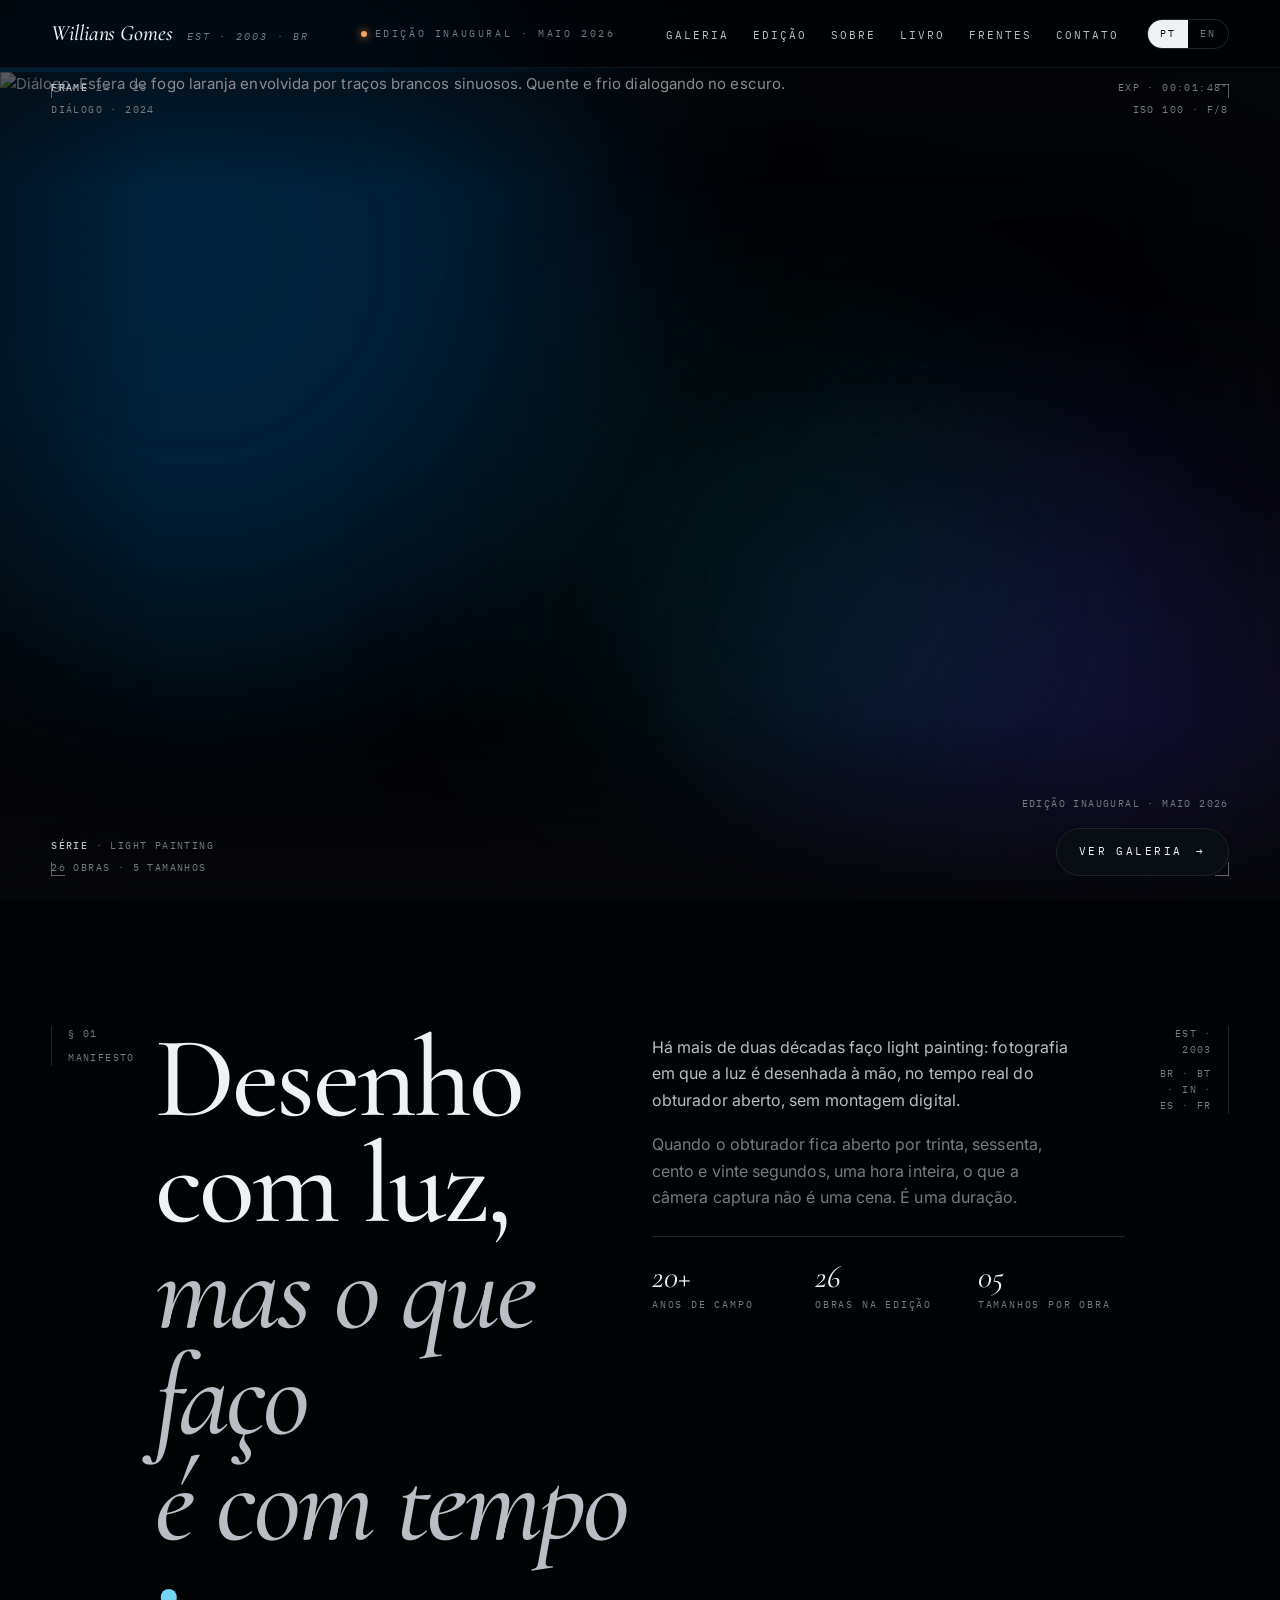
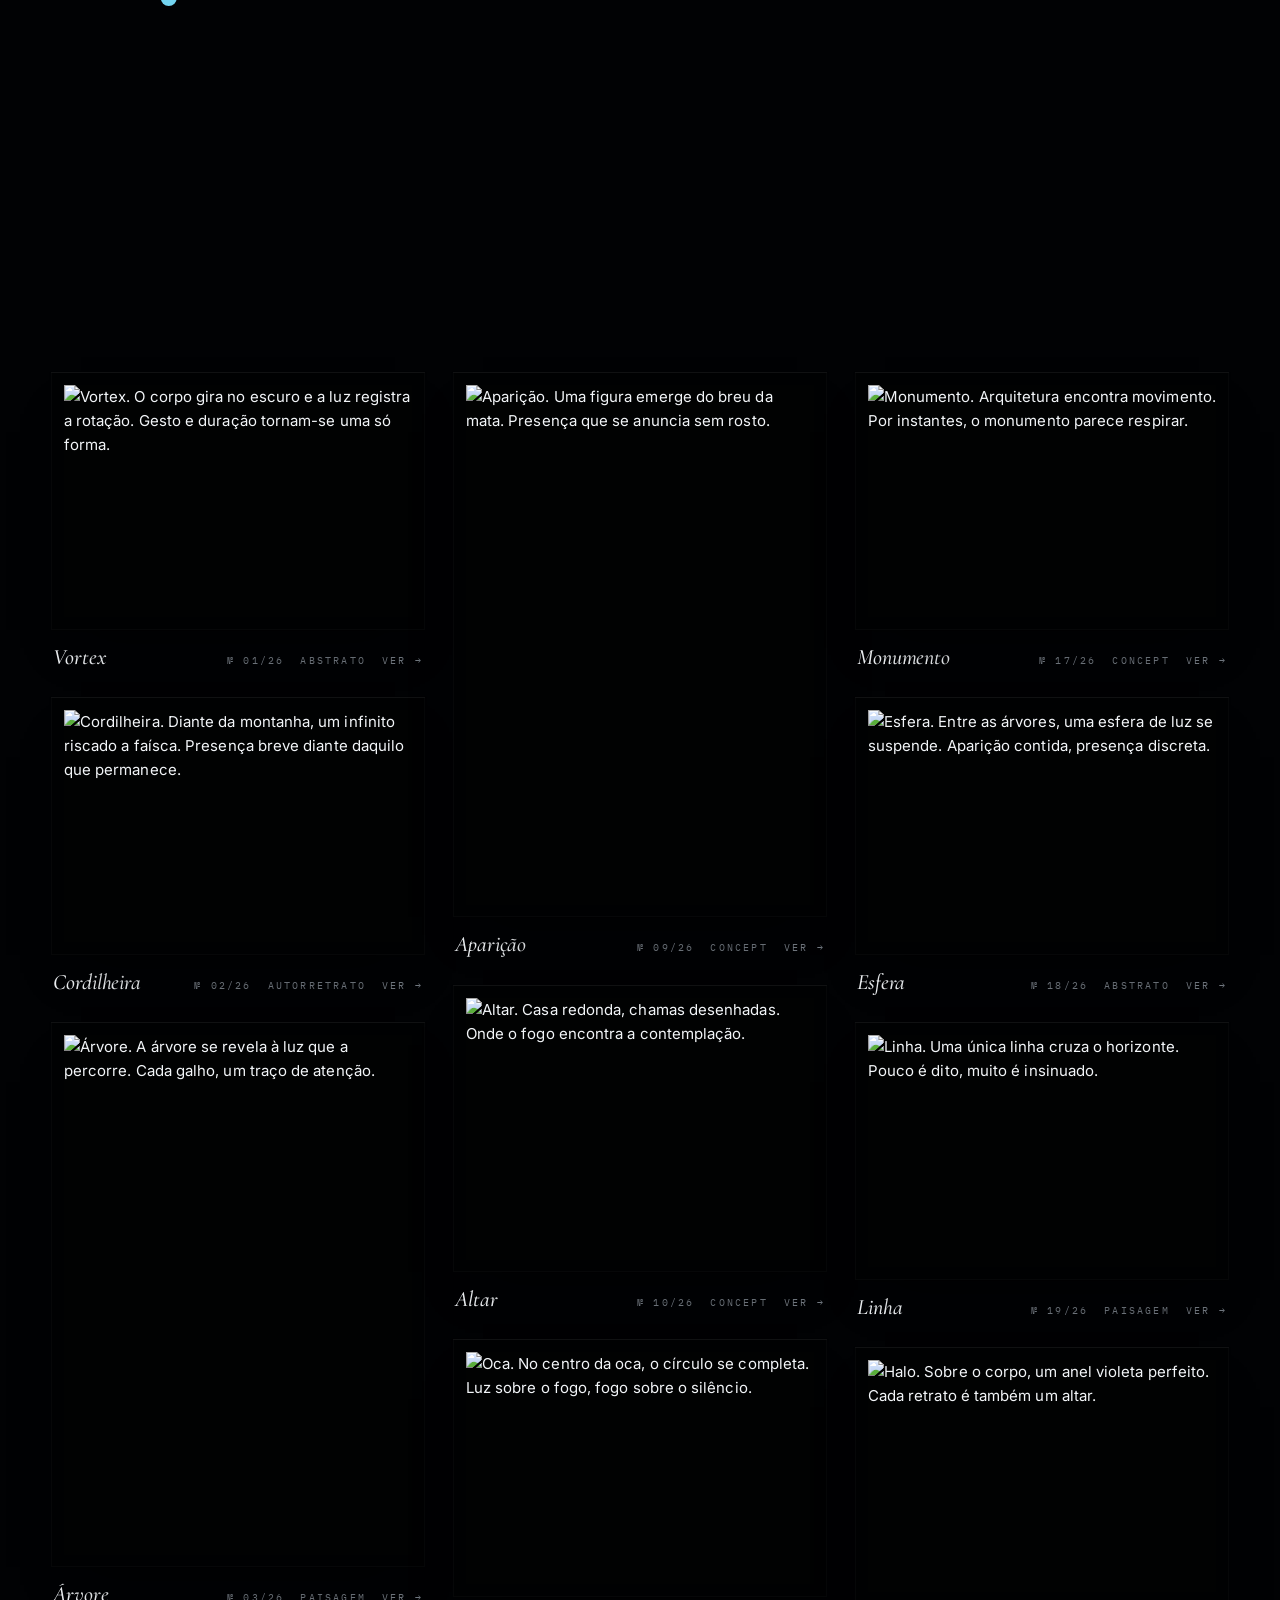
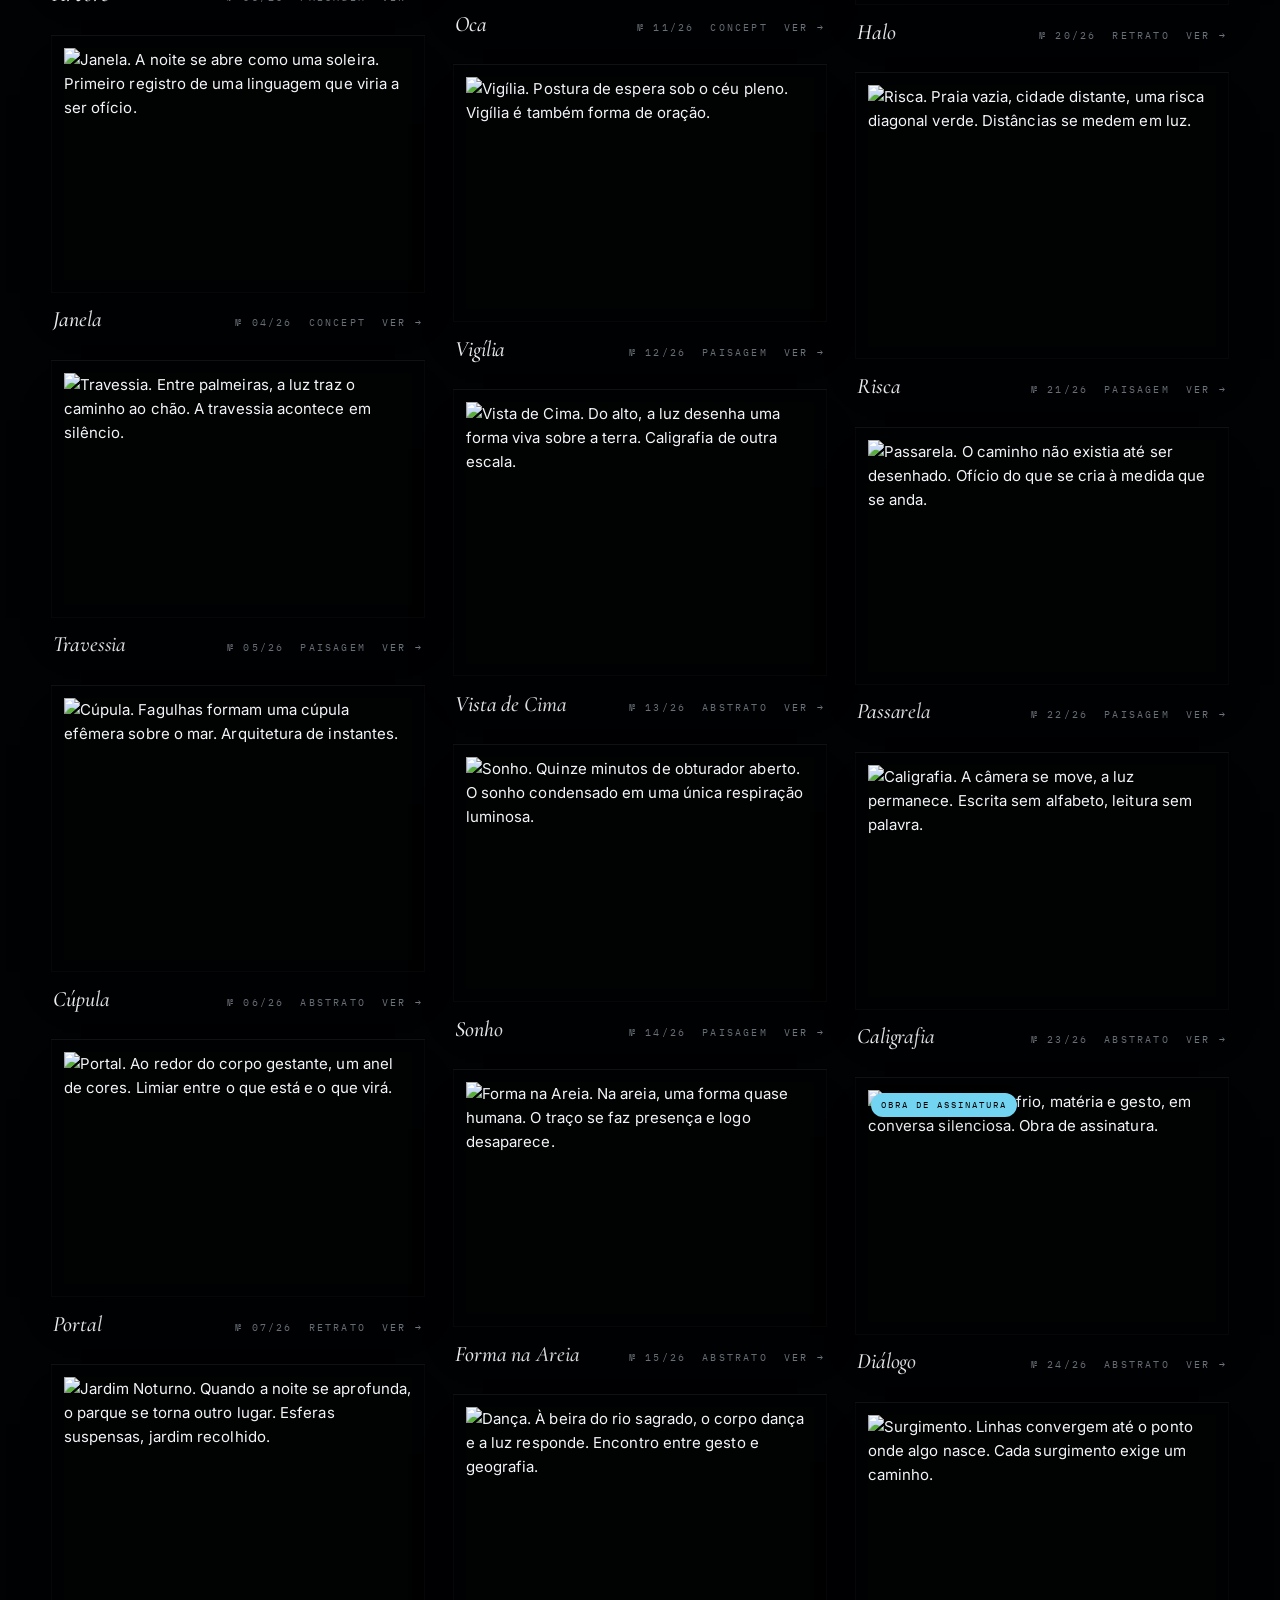
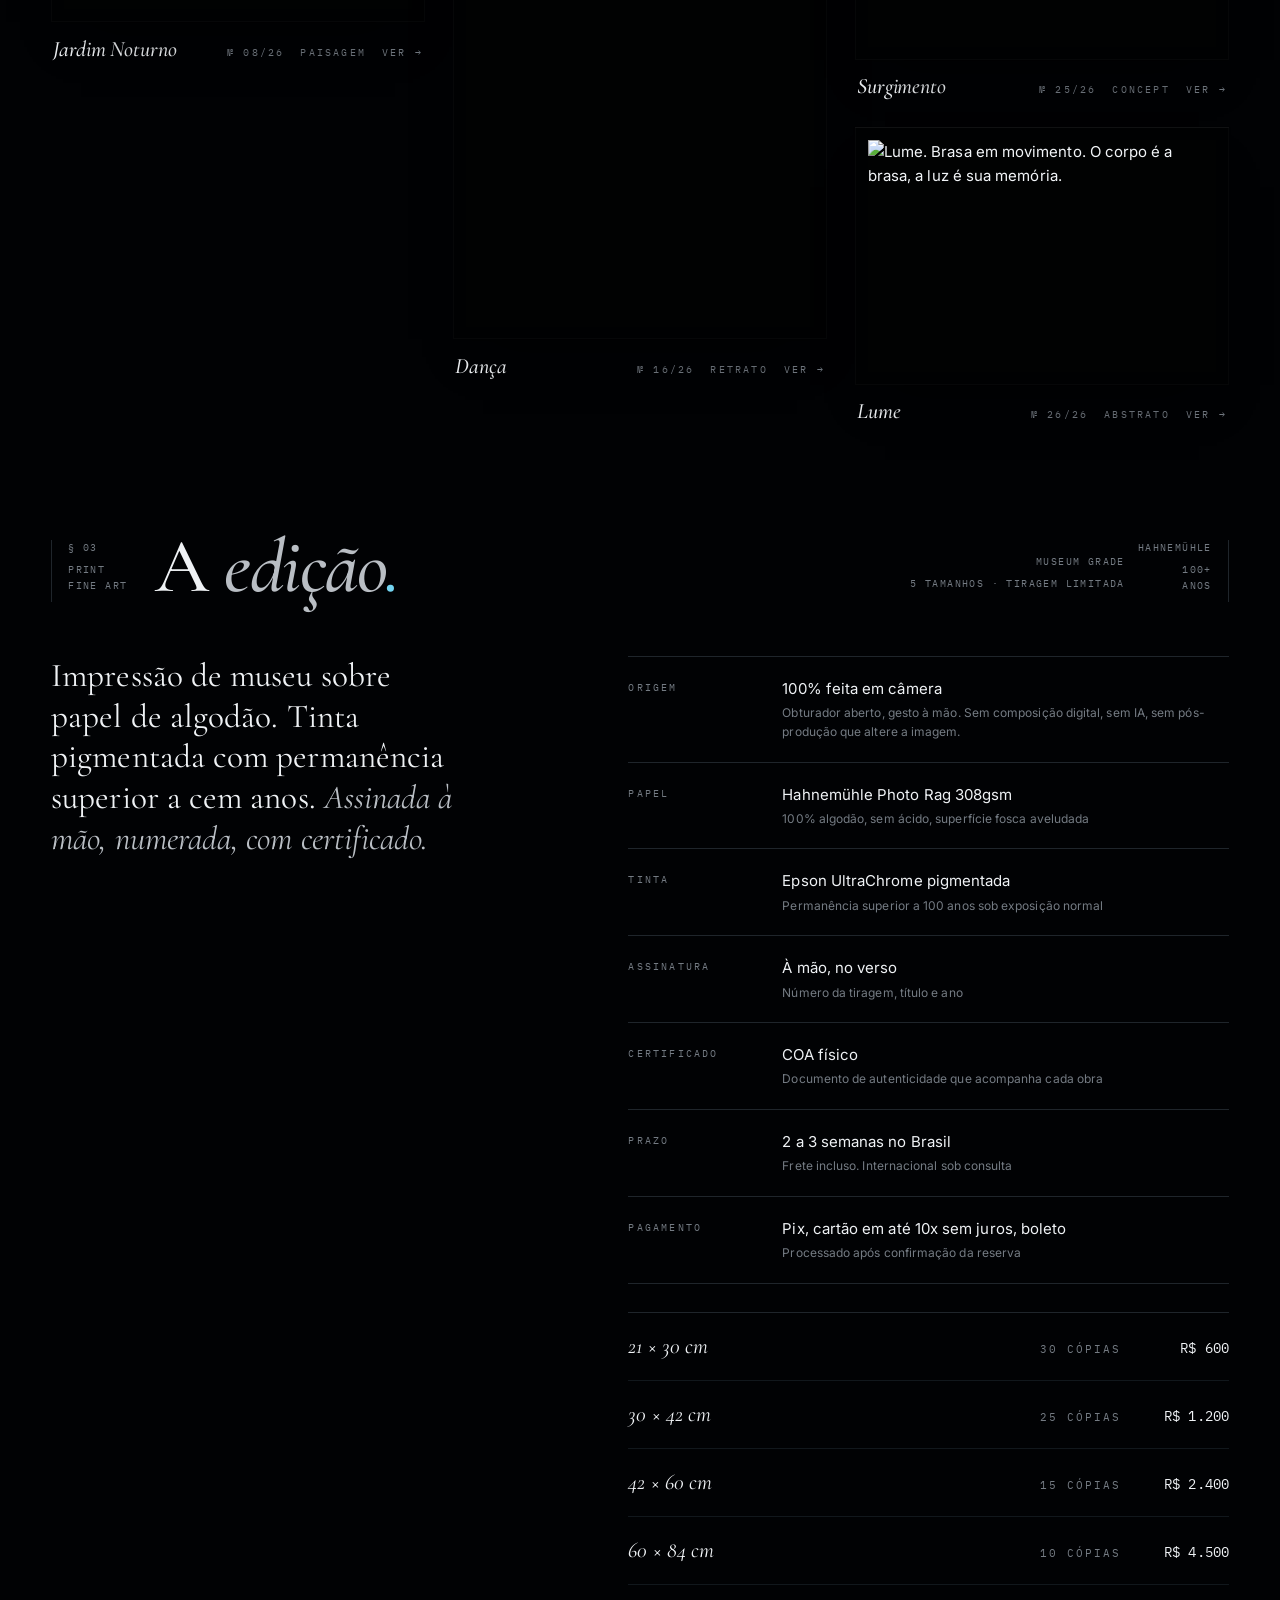
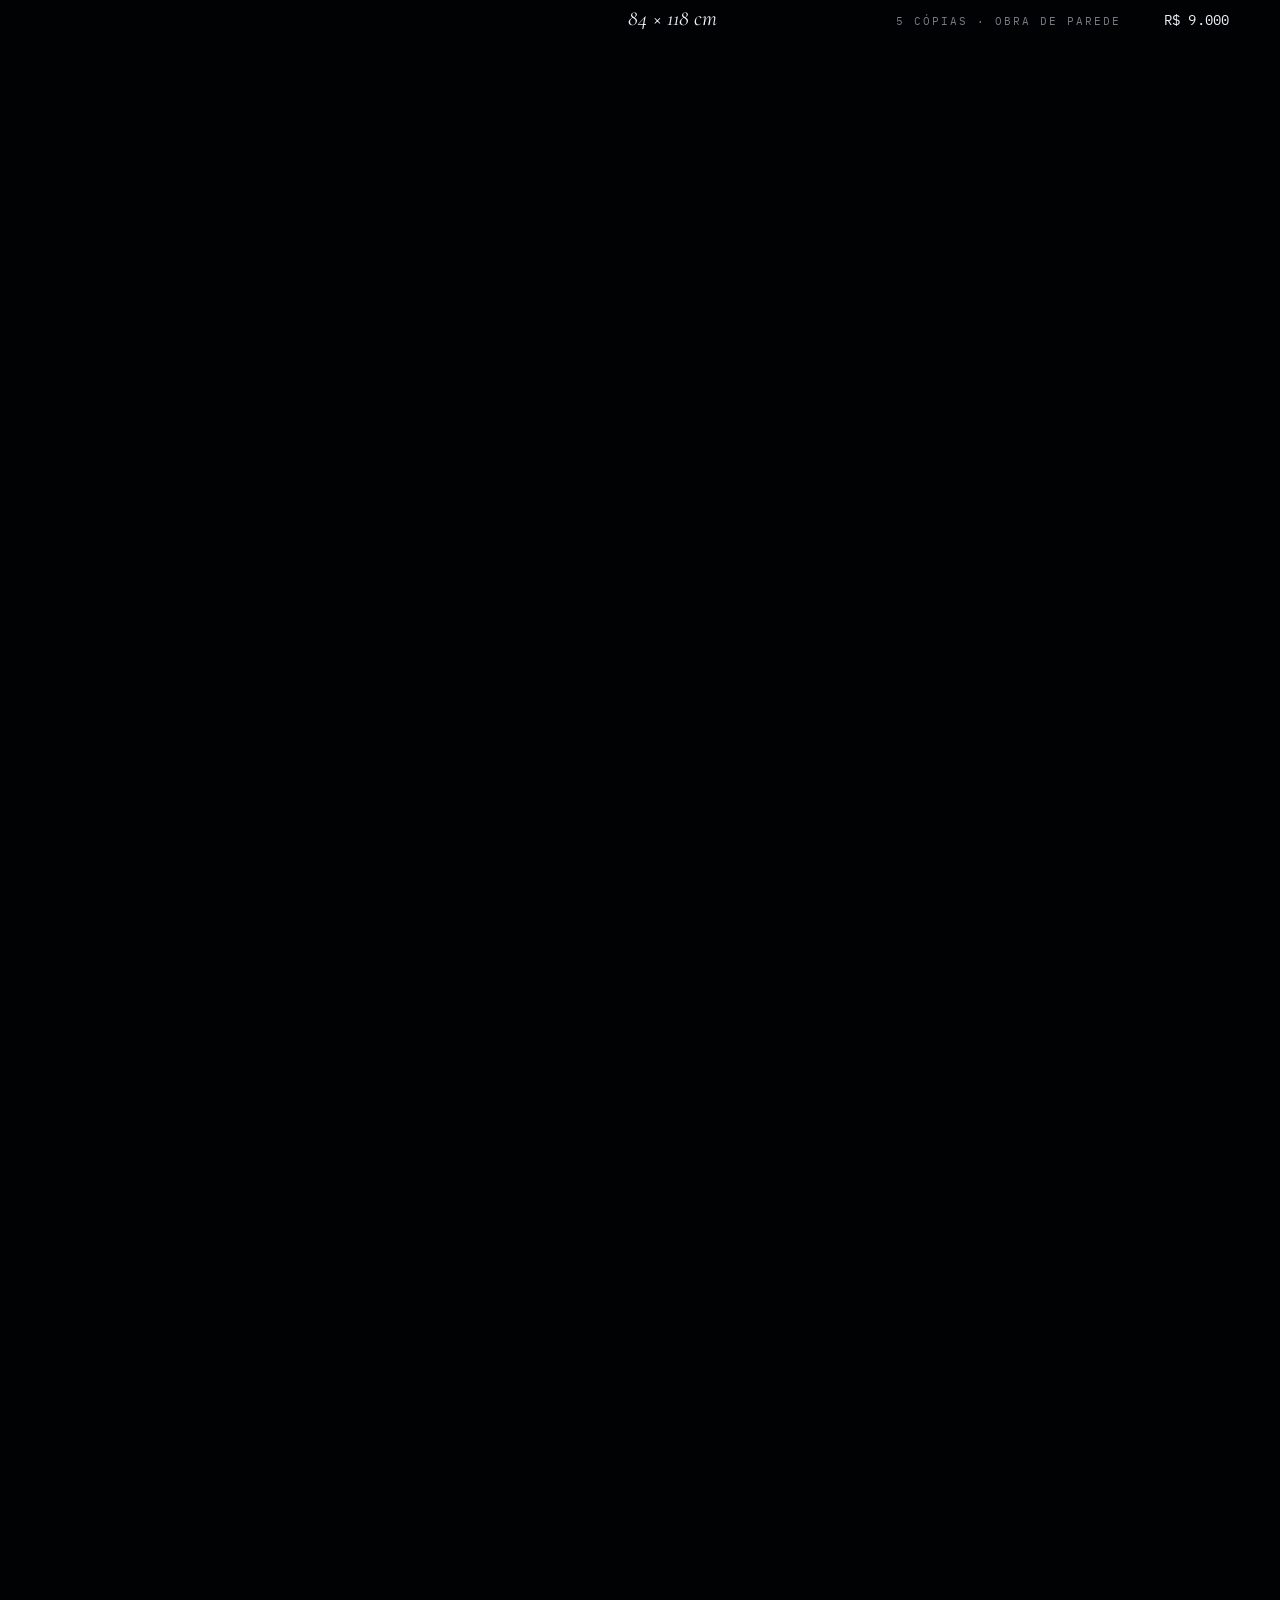
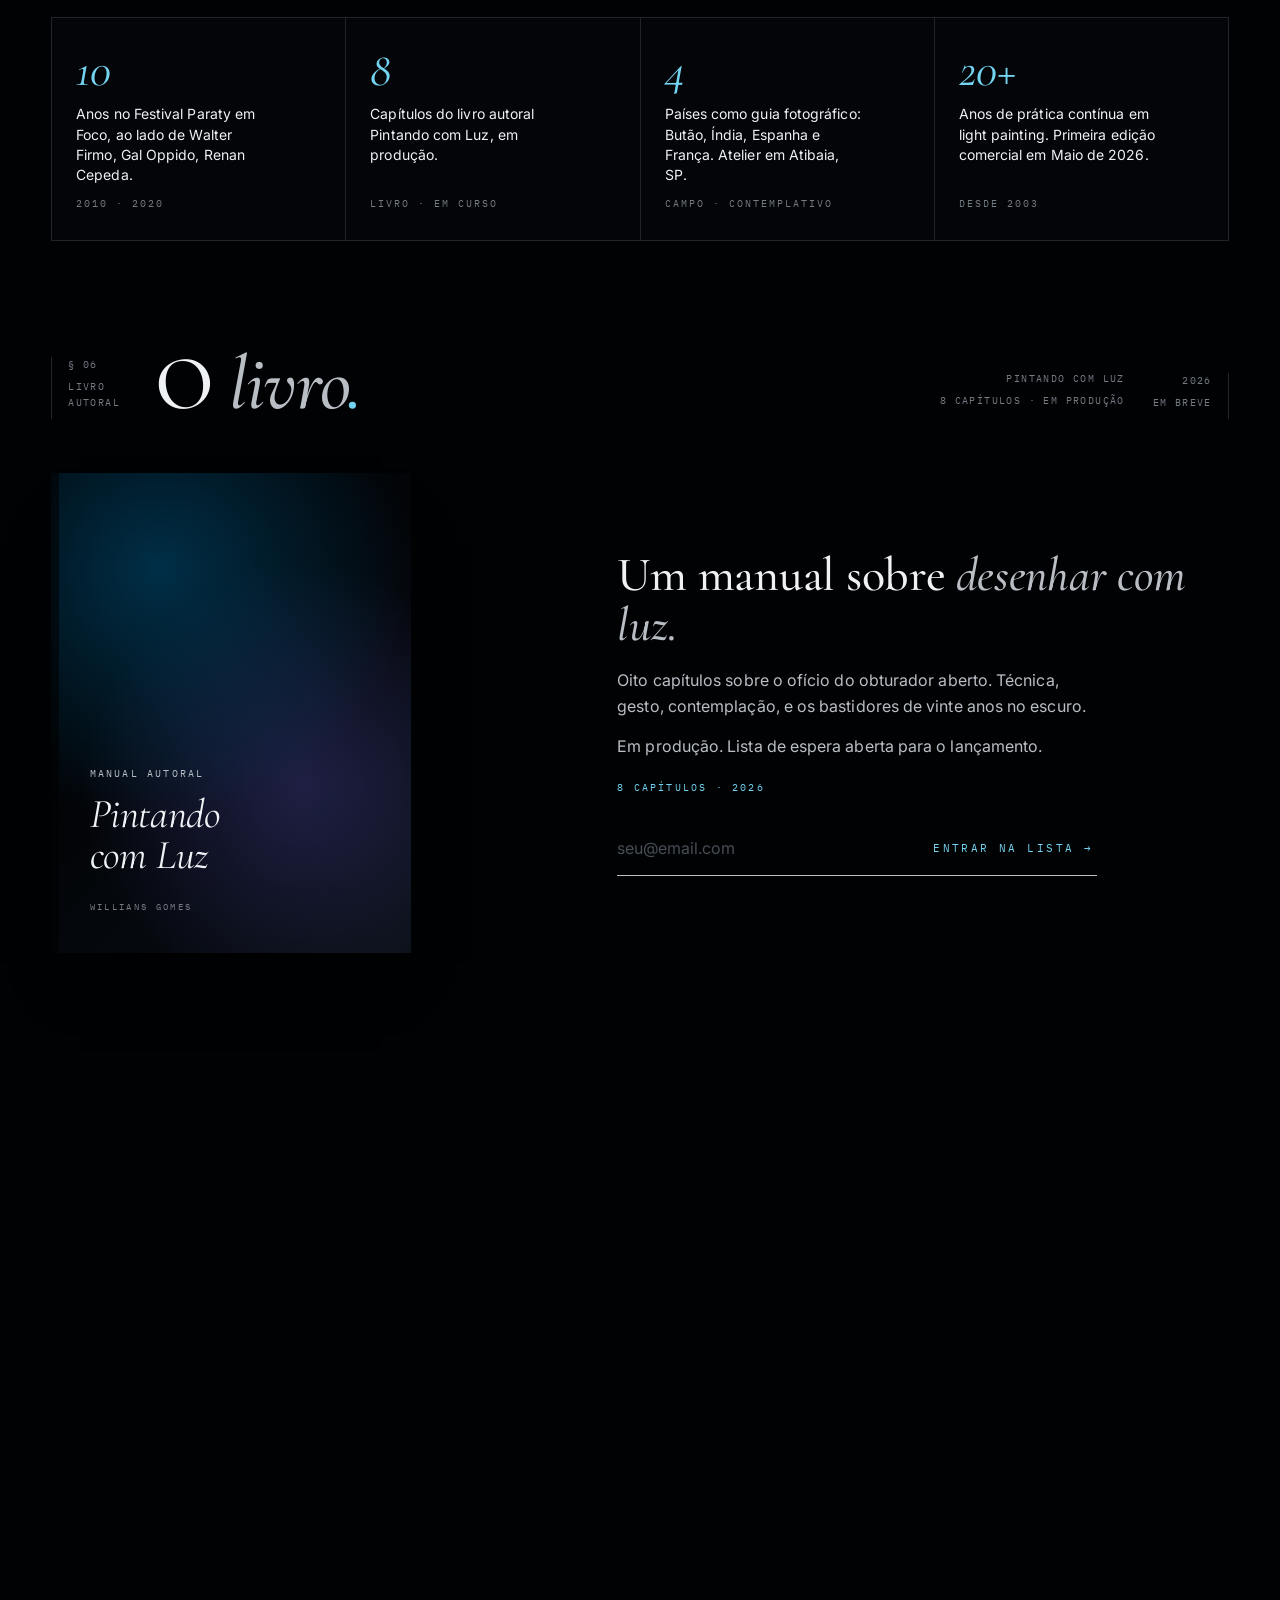
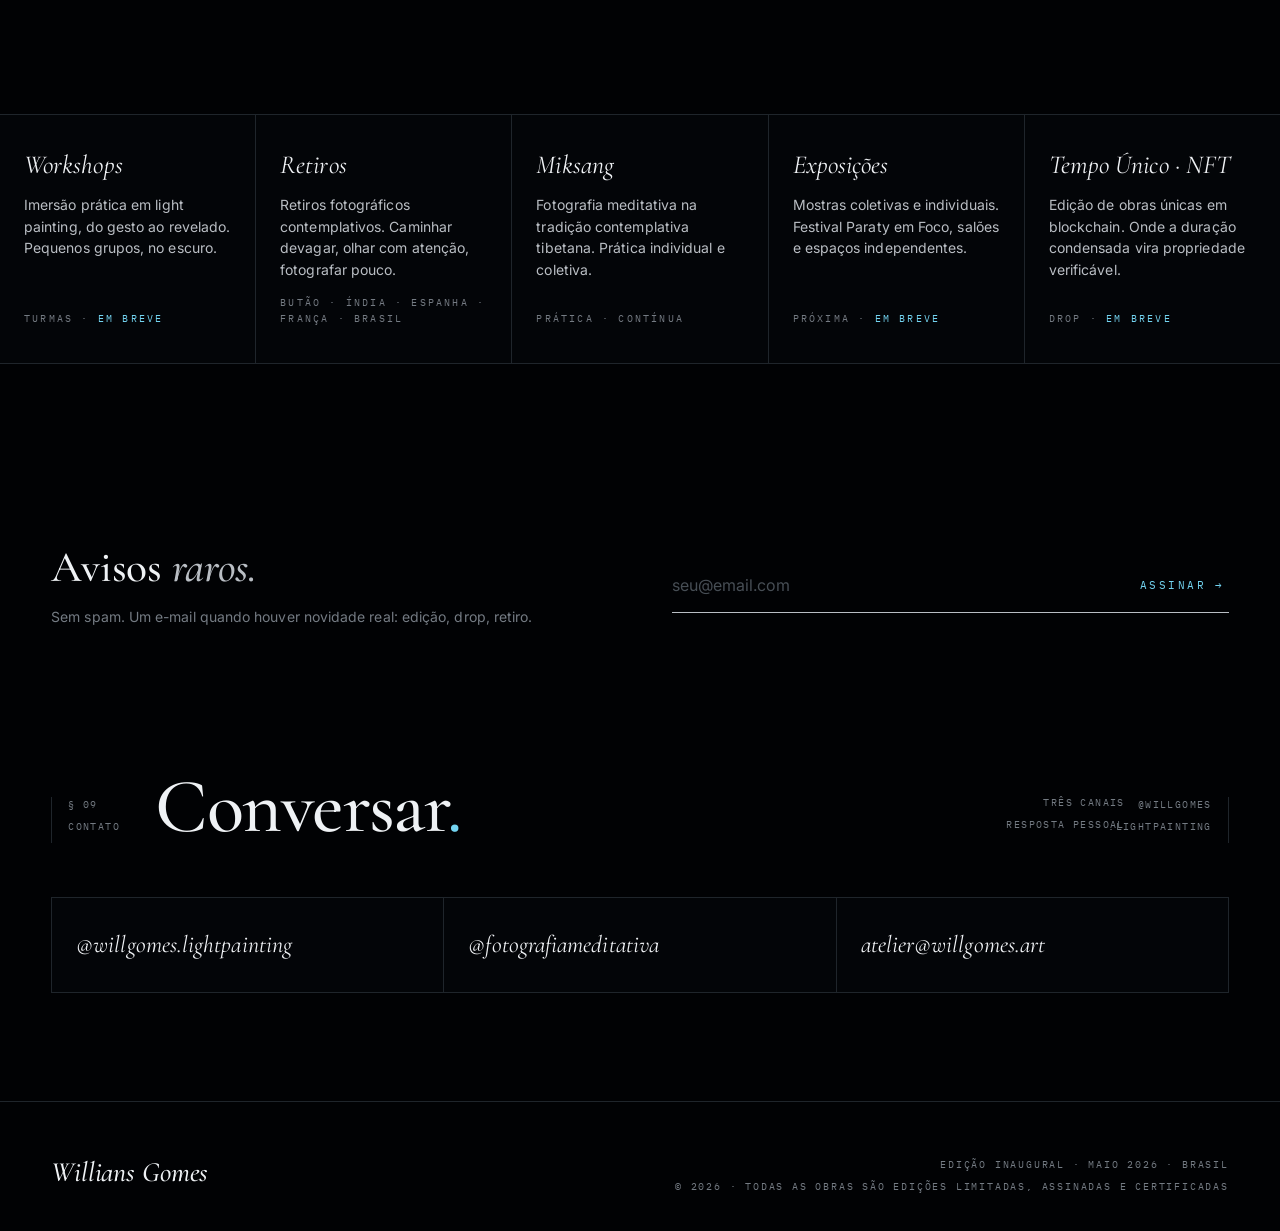
==== index.html @ 860ec1fd "seo · Schema.org Product markup + sitemap robusto - JSON-LD inline no <head> (~45kb minificado):   -" ====
<!doctype html>
<html lang="pt-BR">
<head>
<meta charset="utf-8">
<meta name="viewport" content="width=device-width, initial-scale=1, viewport-fit=cover">
<title>Willians Gomes · Light Painting · Edição Inaugural</title>
<meta name="description" content="Light painting fine art em edição limitada. 26 obras, 5 tamanhos, impressão Hahnemühle. Edição inaugural, Maio 2026.">
<meta name="author" content="Willians Gomes">
<meta name="theme-color" content="#06070a">

<meta property="og:type" content="website">
<meta property="og:title" content="Willians Gomes · Light Painting">
<meta property="og:description" content="Vinte anos de obturador aberto. 26 obras em edição limitada. Maio 2026.">
<meta property="og:image" content="https://raw.githubusercontent.com/williansdesign-bot/willgomes-portfolio-public/main/apostila/PORT_WAG_8599.jpg">
<meta property="og:locale" content="pt_BR">
<meta property="og:url" content="https://willgomes.art/">
<meta property="og:site_name" content="willgomes.art">
<meta name="twitter:card" content="summary_large_image">
<meta name="twitter:title" content="Willians Gomes · Light Painting">
<meta name="twitter:description" content="Vinte anos de obturador aberto. 26 obras em edição limitada.">
<meta name="twitter:image" content="https://raw.githubusercontent.com/williansdesign-bot/willgomes-portfolio-public/main/apostila/PORT_WAG_8599.jpg">
<link rel="canonical" href="https://willgomes.art/">

<script type="application/ld+json">
{
  "@context": "https://schema.org",
  "@type": "VisualArtist",
  "name": "Willians Gomes",
  "alternateName": "willgomes",
  "url": "https://willgomes.art",
  "email": "atelier@willgomes.art",
  "description": "Artista brasileiro. Light painting, fotografia contemplativa, retiros e workshops. 20 anos de carreira.",
  "nationality": "BR",
  "sameAs": [
    "https://instagram.com/willgomes.lightpainting",
    "https://instagram.com/fotografiameditativa"
  ]
}
</script>

<!-- Analytics: Plausible (privacy-friendly). Activate by uncommenting after you set up the domain on plausible.io
<script defer data-domain="willgomes.art" src="https://plausible.io/js/script.js"></script>
-->

<link rel="preconnect" href="https://fonts.googleapis.com">
<link rel="preconnect" href="https://fonts.gstatic.com" crossorigin>
<link href="https://fonts.googleapis.com/css2?family=Cormorant+Garamond:ital,wght@0,400;0,500;1,400;1,500&family=IBM+Plex+Mono:wght@300;400;500&family=Inter:wght@300;400;500;600&display=swap" rel="stylesheet">

<style>
/* ============================================================
   TOKENS — cool deep-field night, instrument-panel aesthetic
   ============================================================ */
:root{
  --bg:        oklch(0.13 0.012 250);
  --bg-deep:   oklch(0.08 0.014 250);
  --bg-darker: oklch(0.06 0.012 250);
  --surface:   oklch(0.17 0.014 250);
  --surface-2: oklch(0.20 0.014 250);
  --fg:        oklch(0.96 0.005 250);
  --fg-soft:   oklch(0.80 0.010 250);
  --muted:     oklch(0.58 0.014 250);
  --muted-2:   oklch(0.42 0.014 250);
  --line:      oklch(0.26 0.014 250);
  --line-2:    oklch(0.20 0.014 250);
  --accent:    oklch(0.82 0.10 220);   /* cool cyan-ish, restrained */
  --hot:       oklch(0.78 0.13 60);    /* warm signal */

  --serif: "Cormorant Garamond", "Times New Roman", serif;
  --sans:  "Inter", system-ui, sans-serif;
  --mono:  "IBM Plex Mono", ui-monospace, "SF Mono", Menlo, monospace;

  --max: 1480px;
  --gutter: clamp(20px, 4vw, 64px);

  --ease: cubic-bezier(.2,.7,.2,1);
}

*,*::before,*::after{ box-sizing: border-box; }
html,body{ margin:0; padding:0; }
html{ background: var(--bg-deep); color: var(--fg); -webkit-font-smoothing: antialiased; text-rendering: optimizeLegibility; }
body{
  font-family: var(--sans);
  font-weight: 400;
  font-size: 15px;
  line-height: 1.6;
  background: var(--bg-deep);
  color: var(--fg);
  overflow-x: hidden;
  min-height: 100vh;
  letter-spacing: 0.005em;
}

img{ display:block; max-width:100%; height:auto; }
button{ font: inherit; color: inherit; background: none; border: 0; cursor: pointer; }
a{ color: inherit; text-decoration: none; }
:focus-visible{ outline: 2px solid var(--accent); outline-offset: 3px; }
h1,h2,h3,h4{ margin:0; font-weight: 500; }
p{ margin: 0; }

/* ============================================================
   DEEP FIELD BACKGROUND — sense of depth via blurred orbs
   ============================================================ */
.deep-field{
  position: fixed; inset: 0;
  z-index: 0;
  pointer-events: none;
  overflow: hidden;
  background: var(--bg-deep);
}
.deep-field .orb{
  position: absolute;
  border-radius: 50%;
  filter: blur(120px);
  opacity: .55;
  will-change: transform;
}
.deep-field .o1{ width: 60vmax; height: 60vmax; background: oklch(0.34 0.10 240); top: -10vmax; left: -15vmax; }
.deep-field .o2{ width: 50vmax; height: 50vmax; background: oklch(0.30 0.12 280); bottom: -15vmax; right: -10vmax; opacity: .45; }
.deep-field .o3{ width: 35vmax; height: 35vmax; background: oklch(0.32 0.10 200); top: 40vh; right: 20vw; opacity: .35; }

/* Grain + scanline subtle */
.deep-field::after{
  content:""; position: absolute; inset:0;
  opacity: .045;
  mix-blend-mode: overlay;
  background-image: url("data:image/svg+xml;utf8,<svg xmlns='http://www.w3.org/2000/svg' width='180' height='180'><filter id='n'><feTurbulence type='fractalNoise' baseFrequency='0.9' numOctaves='2' stitchTiles='stitch'/><feColorMatrix values='0 0 0 0 1  0 0 0 0 1  0 0 0 0 1  0 0 0 .9 0'/></filter><rect width='100%25' height='100%25' filter='url(%23n)'/></svg>");
}
.deep-field::before{
  content:""; position: absolute; inset:0;
  background: radial-gradient(140% 90% at 50% 30%, transparent 35%, rgba(0,0,0,.55) 90%, rgba(0,0,0,.85) 100%);
}

/* Cursor spotlight */
.spotlight{
  position: fixed;
  width: 600px; height: 600px;
  border-radius: 50%;
  pointer-events: none;
  background: radial-gradient(circle, oklch(0.6 0.08 220 / 0.10) 0%, transparent 70%);
  transform: translate3d(-50%, -50%, 0);
  z-index: 1;
  mix-blend-mode: screen;
  transition: opacity .4s;
  opacity: 0;
}

.layer{ position: relative; z-index: 3; }

@media (prefers-reduced-motion: reduce){
  *,*::before,*::after{ animation-duration: .001ms !important; animation-iteration-count: 1 !important; transition-duration: .001ms !important; }
  .deep-field .orb{ animation: none !important; }
}

/* ============================================================
   TYPE HELPERS
   ============================================================ */
.mono{ font-family: var(--mono); }
.serif{ font-family: var(--serif); font-weight: 500; letter-spacing: -0.005em; }
.italic{ font-style: italic; }

.hud{
  font-family: var(--mono);
  font-size: 10px;
  letter-spacing: .14em;
  text-transform: uppercase;
  color: var(--muted);
  font-weight: 400;
}
.hud b{ color: var(--fg-soft); font-weight: 500; }
.hud .live::before{
  content:""; display: inline-block;
  width: 6px; height: 6px; border-radius: 999px;
  background: var(--hot);
  margin-right: 8px;
  animation: pulse 2.4s ease-in-out infinite;
  box-shadow: 0 0 8px var(--hot);
  vertical-align: middle;
}
@keyframes pulse{ 0%,100%{ opacity:.4 } 50%{ opacity:1 } }

.eyebrow{
  font-family: var(--mono);
  font-size: 10px;
  letter-spacing: .24em;
  text-transform: uppercase;
  color: var(--muted);
}

.wrap{ width: 100%; max-width: var(--max); margin: 0 auto; padding: 0 var(--gutter); }

/* ============================================================
   NAV
   ============================================================ */
.nav{
  position: fixed; top: 0; left: 0; right: 0;
  z-index: 50;
  padding: 16px var(--gutter);
  display: grid;
  grid-template-columns: auto 1fr auto auto;
  align-items: center;
  gap: 24px;
  backdrop-filter: blur(20px) saturate(1.2);
  -webkit-backdrop-filter: blur(20px) saturate(1.2);
  background: color-mix(in oklab, var(--bg-deep) 70%, transparent);
  border-bottom: 1px solid color-mix(in oklab, var(--line) 50%, transparent);
}
.nav .brand{
  display: flex; align-items: baseline; gap: 14px;
  font-family: var(--serif);
  font-style: italic;
  font-size: 22px;
}
.nav .brand .id{
  font-family: var(--mono); font-size: 10px; letter-spacing: .22em; text-transform: uppercase;
  color: var(--muted);
}
.nav .center{
  text-align: center;
  font-family: var(--mono); font-size: 10px; letter-spacing: .26em; text-transform: uppercase; color: var(--muted);
}
.nav .center .live::before{
  content:""; display: inline-block;
  width: 6px; height: 6px; border-radius: 999px;
  background: var(--hot);
  margin-right: 8px;
  animation: pulse 2.4s ease-in-out infinite;
  box-shadow: 0 0 8px var(--hot);
  vertical-align: middle;
}
.nav ul{ display:flex; gap: 24px; padding:0; margin:0; list-style:none; }
.nav ul a{
  font-family: var(--mono);
  font-size: 11px;
  letter-spacing: .18em;
  text-transform: uppercase;
  color: var(--fg-soft);
  padding: 6px 0;
  position: relative;
}
.nav ul a::after{
  content:""; position:absolute; left:0; right:0; bottom: 2px;
  height:1px; background: var(--accent); transform: scaleX(0); transform-origin: left;
  transition: transform .4s var(--ease);
}
.nav ul a:hover::after{ transform: scaleX(1); }
@media (max-width: 960px){
  .nav{ grid-template-columns: auto 1fr auto; }
  .nav ul, .nav .center{ display: none; }
}

/* ============================================================
   HERO — clean photo, HUD lives only at extreme edges
   ============================================================ */
.hero{
  position: relative;
  min-height: 100svh;
  padding-top: 72px;
  overflow: hidden;
  display: grid;
  grid-template-rows: 1fr;
}
.hero-stage{
  position: absolute;
  inset: 72px 0 0 0;
  z-index: 1;
  overflow: hidden;
}
.hero-img{
  width: 100%; height: 100%;
  object-fit: cover; object-position: center 45%;
  filter: saturate(.95) contrast(1.04);
  animation: kenburns 36s var(--ease) infinite alternate;
  will-change: transform;
}
@keyframes kenburns{
  from{ transform: scale(1.02) translate3d(0,0,0); }
  to  { transform: scale(1.12) translate3d(-1.2%, -1%, 0); }
}
/* very subtle edge vignette only — no overlay over the center */
.hero-stage::after{
  content:""; position:absolute; inset:0; pointer-events: none;
  background:
    linear-gradient(180deg, rgba(6,7,10,.50) 0%, transparent 14%, transparent 78%, rgba(6,7,10,.95) 100%),
    linear-gradient(90deg,  rgba(6,7,10,.35) 0%, transparent 12%, transparent 88%, rgba(6,7,10,.35) 100%);
}

/* HUD frame — corners only, monospace, never crosses the photo */
.hero-hud{
  position: absolute; inset: 80px var(--gutter) 24px var(--gutter);
  z-index: 4;
  pointer-events: none;
  display: grid;
  grid-template-columns: 1fr 1fr;
  grid-template-rows: auto 1fr auto;
}
.hero-hud > *{ pointer-events: auto; }
.hud-tl{ grid-column: 1; grid-row: 1; }
.hud-tr{ grid-column: 2; grid-row: 1; text-align: right; }
.hud-bl{ grid-column: 1; grid-row: 3; align-self: end; }
.hud-br{ grid-column: 2; grid-row: 3; align-self: end; text-align: right; }
.hud-tl, .hud-tr, .hud-bl, .hud-br{
  display: flex; flex-direction: column; gap: 6px;
}
.hud-tr{ align-items: flex-end; }
.hud-br{ align-items: flex-end; }

.hud-cta{
  display: inline-flex; align-items: center; gap: 14px;
  padding: 14px 22px;
  background: color-mix(in oklab, var(--surface) 90%, transparent);
  border: 1px solid var(--line);
  backdrop-filter: blur(10px);
  -webkit-backdrop-filter: blur(10px);
  border-radius: 999px;
  font-family: var(--mono);
  font-size: 11px;
  letter-spacing: .22em;
  text-transform: uppercase;
  color: var(--fg);
  transition: background .3s, border-color .3s, transform .3s;
  margin-top: 10px;
}
.hud-cta:hover{ background: var(--accent); color: var(--bg-deep); border-color: var(--accent); transform: translateY(-2px); }
.hud-cta .arr{ display: inline-block; transition: transform .3s; }
.hud-cta:hover .arr{ transform: translateX(4px); }

/* Corner tick marks */
.tick{ position: absolute; width: 14px; height: 14px; z-index: 4; pointer-events: none; }
.tick::before, .tick::after{ content:""; position: absolute; background: var(--fg-soft); opacity: .5; }
.tick::before{ width: 14px; height: 1px; top: 0; }
.tick::after{ width: 1px; height: 14px; left: 0; }
.tick.t-tl{ top: 84px; left: var(--gutter); }
.tick.t-tr{ top: 84px; right: var(--gutter); }
.tick.t-tr::before{ right: 0; left: auto; }
.tick.t-tr::after{ left: auto; right: 0; }
.tick.t-bl{ bottom: 24px; left: var(--gutter); }
.tick.t-bl::before{ bottom: 0; top: auto; }
.tick.t-br{ bottom: 24px; right: var(--gutter); }
.tick.t-br::before{ bottom: 0; top: auto; right: 0; left: auto; }
.tick.t-br::after{ left: auto; right: 0; }

@media (max-width: 720px){
  .hero-hud{ inset: 80px 16px 16px 16px; grid-template-columns: 1fr; grid-template-rows: auto 1fr auto auto; }
  .hud-tr, .hud-br{ grid-column: 1; text-align: left; align-items: flex-start; }
  .hud-tl{ grid-row: 1; }
  .hud-tr{ grid-row: 2; align-self: start; }
  .hud-bl{ grid-row: 3; }
  .hud-br{ grid-row: 4; }
}

/* ============================================================
   MANIFESTO — first block below hero. Big editorial title.
   ============================================================ */
.manifesto{
  padding: clamp(80px, 14vh, 160px) 0 clamp(80px, 12vh, 140px);
  position: relative;
}
.manifesto .grid{
  display: grid;
  grid-template-columns: 80px 1fr 1fr 80px;
  gap: 24px;
  align-items: start;
}
@media (max-width: 880px){ .manifesto .grid{ grid-template-columns: 1fr; gap: 16px; } }

.manifesto .gutter-l, .manifesto .gutter-r{
  display: flex; flex-direction: column; gap: 8px;
}
.manifesto .gutter-l{ border-left: 1px solid var(--line); padding-left: 16px; }
.manifesto .gutter-r{ border-right: 1px solid var(--line); padding-right: 16px; text-align: right; align-items: flex-end; }
@media (max-width: 880px){
  .manifesto .gutter-l, .manifesto .gutter-r{ border: 0; padding: 0; text-align: left; align-items: flex-start; }
}

.manifesto h1{
  font-family: var(--serif);
  font-size: clamp(54px, 9vw, 148px);
  line-height: .92;
  letter-spacing: -0.025em;
  font-weight: 500;
  max-width: 16ch;
}
.manifesto h1 em{ font-style: italic; color: var(--fg-soft); }
.manifesto h1 .dot{
  display: inline-block; width: .14em; height: .14em; border-radius: 999px;
  background: var(--accent);
  vertical-align: super; transform: translate(.05em, 0);
}
.manifesto .col-r{ padding-top: 8px; }
.manifesto .col-r p{
  color: var(--fg-soft);
  font-size: 16px;
  line-height: 1.65;
  max-width: 42ch;
  margin-bottom: 18px;
}
.manifesto .col-r .stats{
  display: grid; grid-template-columns: repeat(3, 1fr); gap: 16px;
  margin-top: 26px;
  border-top: 1px solid var(--line);
  padding-top: 24px;
}
.manifesto .col-r .stats div{ display: flex; flex-direction: column; gap: 4px; }
.manifesto .col-r .stats .v{ font-family: var(--serif); font-style: italic; font-size: 32px; color: var(--fg); line-height: 1; }
.manifesto .col-r .stats .k{ font-family: var(--mono); font-size: 10px; letter-spacing: .18em; text-transform: uppercase; color: var(--muted); }

/* ============================================================
   SECTION HEADERS
   ============================================================ */
.section{ padding: clamp(80px, 12vh, 140px) 0; position: relative; }
.section-head{
  display: grid; grid-template-columns: 80px 1fr auto 80px; gap: 24px;
  align-items: end;
  margin-bottom: clamp(40px, 6vh, 64px);
}
.section-head .gl, .section-head .gr{
  display: flex; flex-direction: column; gap: 6px;
  border-left: 1px solid var(--line);
  padding-left: 16px;
  padding-bottom: 8px;
}
.section-head .gr{ border-left: 0; border-right: 1px solid var(--line); padding-left: 0; padding-right: 16px; text-align: right; align-items: flex-end; }
.section-title{
  font-family: var(--serif);
  font-size: clamp(42px, 6vw, 88px);
  line-height: .92;
  letter-spacing: -0.02em;
  font-weight: 500;
}
.section-title em{ font-style: italic; color: var(--fg-soft); }
.section-head .meta{
  display: flex; flex-direction: column; gap: 6px;
  align-items: flex-end;
  padding-bottom: 10px;
}
@media (max-width: 880px){
  .section-head{ grid-template-columns: 1fr; }
  .section-head .gl, .section-head .gr{ display: none; }
  .section-head .meta{ align-items: flex-start; padding-bottom: 0; }
}

/* ============================================================
   LANG TOGGLE
   ============================================================ */
.lang-toggle{
  display: inline-flex; gap: 0; margin-left: 4px;
  border: 1px solid var(--line); border-radius: 999px; overflow: hidden;
}
.lang-toggle button{
  font-family: var(--mono); font-size: 10px; letter-spacing: .2em; text-transform: uppercase;
  padding: 6px 12px;
  color: var(--muted);
  background: transparent;
  border: 0;
  transition: background .25s, color .25s;
  cursor: pointer;
}
.lang-toggle button:hover{ color: var(--fg); }
.lang-toggle button[aria-pressed="true"]{ background: var(--fg); color: var(--bg-deep); }

/* ============================================================
   SOBRE — process + portrait placeholders
   ============================================================ */
.sobre-extras{
  margin-top: clamp(60px, 8vh, 100px);
  display: grid; grid-template-columns: 1fr 1fr; gap: clamp(24px, 3vw, 48px);
}
@media (max-width: 720px){ .sobre-extras{ grid-template-columns: 1fr; } }
.sobre-extras figure{ margin: 0; }
.sobre-extras .placeholder{
  position: relative;
  background: var(--bg-darker);
  padding: 14px;
  aspect-ratio: 4 / 5;
  overflow: hidden;
  display: flex; align-items: center; justify-content: center;
  box-shadow: 0 1px 0 rgba(255,255,255,.04) inset, 0 30px 50px -30px rgba(0,0,0,.7);
}
.sobre-extras .placeholder.video{ aspect-ratio: 16 / 11; }
.sobre-extras .placeholder .inner{
  position: absolute; inset: 14px;
  background-image: repeating-linear-gradient(135deg, transparent 0 14px, oklch(0.20 0.014 250) 14px 15px);
  display: flex; align-items: center; justify-content: center;
}
.sobre-extras .placeholder .lbl{
  font-family: var(--mono); font-size: 10px; letter-spacing: .22em; text-transform: uppercase;
  color: var(--muted);
  padding: 8px 14px;
  background: var(--bg-deep);
  position: relative; z-index: 2;
}
.sobre-extras .play-btn{
  position: absolute; z-index: 3;
  top: 50%; left: 50%; transform: translate(-50%, -50%);
  width: 76px; height: 76px;
  border-radius: 999px;
  background: color-mix(in oklab, var(--fg) 92%, transparent);
  color: var(--bg-deep);
  display: flex; align-items: center; justify-content: center;
  font-family: var(--mono); font-size: 11px; letter-spacing: .2em; text-transform: uppercase; font-weight: 500;
}
.sobre-extras figcaption{
  font-family: var(--mono); font-size: 10px; letter-spacing: .2em; text-transform: uppercase;
  color: var(--muted); margin-top: 14px;
}

/* ============================================================
   IMPRENSA / COMPANHIA
   ============================================================ */
.imprensa{
  display: grid; grid-template-columns: repeat(2, 1fr); gap: 1px;
  background: var(--line); border: 1px solid var(--line);
}
@media (max-width: 720px){ .imprensa{ grid-template-columns: 1fr; } }
.imprensa .item{
  background: color-mix(in oklab, var(--bg-deep) 88%, transparent);
  padding: 40px 32px;
  display: flex; flex-direction: column; gap: 18px;
  min-height: 240px;
  backdrop-filter: blur(8px);
}
.imprensa .label-tag{
  font-family: var(--mono); font-size: 10px; letter-spacing: .22em; text-transform: uppercase; color: var(--accent);
}
.imprensa .quote{
  font-family: var(--serif); font-style: italic;
  font-size: clamp(22px, 2.2vw, 30px);
  line-height: 1.3; color: var(--fg);
}
.imprensa .src{ margin-top: auto; }
.imprensa .src .name{ font-family: var(--serif); font-style: italic; font-size: 18px; color: var(--fg-soft); }
.imprensa .src .info{ font-family: var(--mono); font-size: 10px; letter-spacing: .22em; text-transform: uppercase; color: var(--muted); margin-top: 4px; }
.imprensa .pending .quote{ color: var(--muted); }

/* ============================================================
   LIVRO
   ============================================================ */
.livro{
  display: grid; grid-template-columns: 0.8fr 1fr; gap: clamp(40px, 6vw, 80px);
  align-items: center;
}
@media (max-width: 720px){ .livro{ grid-template-columns: 1fr; } }
.livro .cover-wrap{
  position: relative;
  aspect-ratio: 3 / 4;
  background: linear-gradient(135deg, var(--bg-darker) 0%, var(--surface) 100%);
  display: flex; align-items: flex-end; justify-content: flex-start;
  padding: clamp(24px, 3vw, 40px);
  box-shadow: 0 40px 60px -30px rgba(0,0,0,.85), 0 2px 4px rgba(0,0,0,.5);
  overflow: hidden;
  max-width: 360px;
  width: 100%;
}
.livro .cover-wrap::before{
  content:""; position: absolute; inset: 0;
  background:
    radial-gradient(circle at 30% 20%, oklch(0.42 0.10 240 / 0.55) 0%, transparent 55%),
    radial-gradient(circle at 70% 65%, oklch(0.40 0.12 280 / 0.45) 0%, transparent 55%);
}
.livro .cover-wrap::after{
  content:""; position: absolute; left: 0; top: 0; bottom: 0; width: 8px;
  background: rgba(0,0,0,.6);
}
.livro .cover-text{ position: relative; z-index: 2; display: flex; flex-direction: column; gap: 12px; }
.livro .cover-text .small{ font-family: var(--mono); font-size: 10px; letter-spacing: .22em; text-transform: uppercase; color: var(--fg-soft); }
.livro .cover-text .big{
  font-family: var(--serif); font-style: italic;
  font-size: clamp(28px, 3.2vw, 42px);
  line-height: 1; letter-spacing: -0.01em;
  color: var(--fg);
}
.livro .cover-text .author{ font-family: var(--mono); font-size: 9px; letter-spacing: .26em; text-transform: uppercase; color: var(--muted); margin-top: 12px; }
.livro .info h3{ font-family: var(--serif); font-size: clamp(32px, 4vw, 48px); line-height: 1.05; font-weight: 500; margin-bottom: 16px; }
.livro .info h3 em{ font-style: italic; color: var(--fg-soft); }
.livro .info p{ color: var(--fg-soft); font-size: 16px; line-height: 1.65; margin-bottom: 14px; max-width: 48ch; }
.livro .info .badge{ font-family: var(--mono); font-size: 10px; letter-spacing: .22em; text-transform: uppercase; color: var(--accent); padding: 4px 0; display: inline-block; }
.livro .waitlist-form{ display: flex; gap: 0; margin-top: 22px; border-bottom: 1px solid var(--fg-soft); max-width: 480px; }
.livro .waitlist-form input{ flex: 1; background: transparent; border: 0; color: var(--fg); padding: 14px 0; font: inherit; font-size: 16px; outline: none; }
.livro .waitlist-form input::placeholder{ color: var(--muted-2); }
.livro .waitlist-form button{ padding: 14px 4px; color: var(--accent); font-family: var(--mono); font-size: 11px; letter-spacing: .22em; text-transform: uppercase; }
.livro .waitlist-form button:hover{ color: var(--fg); }

/* GALLERY — masonry via CSS columns, photos uncropped
   ============================================================ */
.gallery-filter{
  display: flex; flex-wrap: wrap; gap: 8px;
  margin-bottom: clamp(28px, 4vh, 44px);
  align-items: center;
}
.gallery-filter .lbl{
  font-family: var(--mono); font-size: 10px; letter-spacing: .22em; text-transform: uppercase;
  color: var(--muted);
  margin-right: 8px;
}
.gallery-filter button{
  font-family: var(--mono);
  font-size: 10px;
  letter-spacing: .18em;
  text-transform: uppercase;
  color: var(--fg-soft);
  padding: 8px 14px;
  border: 1px solid var(--line);
  border-radius: 999px;
  background: transparent;
  transition: background .25s, border-color .25s, color .25s, transform .25s;
  display: inline-flex; align-items: center; gap: 8px;
}
.gallery-filter button:hover{ border-color: var(--muted-2); color: var(--fg); }
.gallery-filter button[aria-pressed="true"]{
  background: color-mix(in oklab, var(--accent) 14%, transparent);
  border-color: var(--accent);
  color: var(--accent);
}
.gallery-filter button .count{
  font-feature-settings: "tnum";
  opacity: .7;
}
.gallery-filter .spacer{ flex: 1; min-width: 0; }
.gallery-filter .mode-toggle{
  border: 1px solid var(--line);
  background: transparent;
  color: var(--muted);
  font-family: var(--mono); font-size: 10px; letter-spacing: .2em; text-transform: uppercase;
  padding: 8px 14px; border-radius: 999px;
  display: inline-flex; align-items: center; gap: 8px;
  transition: background .25s, border-color .25s, color .25s;
  cursor: pointer;
}
.gallery-filter .mode-toggle:hover{ color: var(--fg); border-color: var(--muted-2); }
.gallery-filter .mode-toggle[aria-pressed="true"]{ background: var(--fg); color: var(--bg-deep); border-color: var(--fg); }

.gallery{
  column-count: 3;
  column-gap: clamp(20px, 2.2vw, 36px);
}
.gallery.immersive{
  column-count: 1;
  max-width: 1100px;
  margin: 0 auto;
}
.gallery.immersive .card{ margin-bottom: clamp(64px, 12vh, 140px); }
.gallery.immersive .card .label{ padding-top: 22px; }
@media (max-width: 1100px){ .gallery{ column-count: 2; } }
@media (max-width: 620px){ .gallery{ column-count: 1; } }

.card{
  break-inside: avoid;
  display: block;
  margin: 0 0 clamp(28px, 3vh, 44px) 0;
  cursor: pointer;
  perspective: 1500px;
  position: relative;
}
.card.hidden{ display: none; }
.card .sig-mark{
  position: absolute;
  top: 16px; left: 16px;
  z-index: 4;
  font-family: var(--mono);
  font-size: 9px;
  letter-spacing: .22em;
  text-transform: uppercase;
  color: var(--bg-deep);
  background: var(--accent);
  padding: 5px 10px;
  border-radius: 999px;
  pointer-events: none;
  box-shadow: 0 4px 14px -4px rgba(0,0,0,.6);
}
@media (pointer: fine){
  .gallery .card{ cursor: none; }
  .cursor-plus{
    position: fixed;
    z-index: 199;
    width: 56px; height: 56px;
    border-radius: 999px;
    pointer-events: none;
    transform: translate3d(-50%, -50%, 0) scale(.6);
    opacity: 0;
    display: flex; align-items: center; justify-content: center;
    background: color-mix(in oklab, var(--fg) 92%, transparent);
    color: var(--bg-deep);
    font-family: var(--mono);
    font-size: 10px;
    letter-spacing: .22em;
    text-transform: uppercase;
    font-weight: 500;
    transition: opacity .3s var(--ease), transform .3s var(--ease);
    mix-blend-mode: difference;
  }
  .cursor-plus.on{ opacity: 1; transform: translate3d(-50%, -50%, 0) scale(1); }
}
.card .frame{
  position: relative;
  background: var(--bg-darker);
  padding: clamp(10px, 1vw, 16px);
  overflow: hidden;
  transition: transform .8s var(--ease), box-shadow .8s var(--ease);
  transform-style: preserve-3d;
  will-change: transform;
  box-shadow:
    0 1px 0 rgba(255,255,255,.04) inset,
    0 30px 50px -30px rgba(0,0,0,.85),
    0 1px 2px rgba(0,0,0,.4);
}
.card .frame::before{
  content:""; position: absolute; inset: 0; pointer-events: none;
  border: 1px solid rgba(255,255,255,.025);
}
.card .frame img{
  width: 100%; height: auto;
  display: block;
  filter: saturate(.95) contrast(1.03);
  transition: filter .6s, transform .8s var(--ease);
  background: #050606;
  /* Reserve aspect ratio via attribute width/height to avoid CLS */
}
.card:hover .frame{
  box-shadow:
    0 1px 0 rgba(255,255,255,.06) inset,
    0 50px 100px -30px rgba(0,0,0,.95),
    0 2px 4px rgba(0,0,0,.6),
    0 0 0 1px color-mix(in oklab, var(--accent) 30%, transparent);
}
.card:hover .frame img{ filter: saturate(1.05) contrast(1.06); }

.card .label{
  display: grid;
  grid-template-columns: 1fr auto;
  align-items: baseline;
  gap: 16px;
  padding: 14px 2px 0;
  border-top: 1px solid transparent;
  transition: border-color .4s;
}
.card:hover .label{ border-top-color: color-mix(in oklab, var(--accent) 50%, transparent); }
.card .label .l-num{ font-family: var(--mono); font-size: 10px; letter-spacing: .22em; color: var(--muted); text-transform: uppercase; }
.card .label .l-title{ font-family: var(--serif); font-style: italic; font-size: 22px; color: var(--fg); font-weight: 500; line-height: 1.1; }
.card .label .l-cat{ font-family: var(--mono); font-size: 10px; letter-spacing: .22em; color: var(--muted); text-transform: uppercase; }
.card .label .row1{ display: flex; justify-content: space-between; align-items: baseline; gap: 16px; }
.card .label .row2{ display: flex; justify-content: space-between; align-items: baseline; gap: 16px; margin-top: 4px; }

/* ============================================================
   EDIÇÃO / SPECS
   ============================================================ */
.edicao{
  display: grid;
  grid-template-columns: 1fr 1.2fr;
  gap: clamp(40px, 6vw, 96px);
  align-items: start;
}
@media (max-width: 880px){ .edicao{ grid-template-columns: 1fr; } }
.edicao .lede{
  font-family: var(--serif);
  font-size: clamp(24px, 2.6vw, 36px);
  line-height: 1.22;
  color: var(--fg);
  font-weight: 400;
  max-width: 26ch;
}
.edicao .lede em{ font-style: italic; color: var(--fg-soft); }

.specs{
  display: grid; gap: 0;
  border-top: 1px solid var(--line);
}
.spec{
  display: grid; grid-template-columns: 130px 1fr;
  gap: 24px;
  padding: 20px 0;
  border-bottom: 1px solid var(--line);
  align-items: start;
}
.spec .k{ font-family: var(--mono); color: var(--muted); font-size: 10px; letter-spacing: .22em; text-transform: uppercase; padding-top: 3px; }
.spec .v{ color: var(--fg); font-size: 15px; line-height: 1.55; }
.spec .v small{ display: block; color: var(--muted); font-size: 12px; margin-top: 4px; }

.sizes-strip{ margin-top: 28px; display: grid; gap: 0; border-top: 1px solid var(--line); }
.size-row{
  display: grid;
  grid-template-columns: 1fr auto auto;
  gap: 18px;
  align-items: baseline;
  padding: 16px 0;
  border-bottom: 1px solid var(--line-2);
  font-size: 14px;
}
.size-row .sz{ font-family: var(--serif); font-style: italic; font-size: 22px; color: var(--fg); }
.size-row .ed{ font-family: var(--mono); color: var(--muted); font-size: 11px; letter-spacing: .18em; text-transform: uppercase; }
.size-row .pr{ font-family: var(--mono); text-align: right; color: var(--fg); font-feature-settings: "tnum"; font-size: 14px; min-width: 90px; }

/* ============================================================
   SOBRE
   ============================================================ */
.sobre{
  display: grid; grid-template-columns: 1.1fr 1fr; gap: clamp(40px, 6vw, 96px);
  align-items: start;
}
@media (max-width: 880px){ .sobre{ grid-template-columns: 1fr; } }
.sobre .pull{
  font-family: var(--serif); font-style: italic;
  font-size: clamp(30px, 3.6vw, 52px);
  line-height: 1.12;
  color: var(--fg); font-weight: 400;
  text-wrap: pretty;
}
.sobre .pull span{ color: var(--accent); }
.sobre .body p{ color: var(--fg-soft); font-size: 16px; line-height: 1.7; margin-bottom: 1em; max-width: 48ch; }
.sobre .body p:last-child{ margin-bottom: 0; }

/* ============================================================
   CREDS
   ============================================================ */
.creds{
  display: grid;
  grid-template-columns: repeat(4, 1fr);
  gap: 1px;
  background: var(--line);
  border: 1px solid var(--line);
}
@media (max-width: 880px){ .creds{ grid-template-columns: repeat(2, 1fr); } }
@media (max-width: 480px){ .creds{ grid-template-columns: 1fr; } }
.creds .cred{
  background: color-mix(in oklab, var(--bg-deep) 88%, transparent);
  padding: 28px 24px;
  display: flex; flex-direction: column; gap: 10px;
  min-height: 180px;
  backdrop-filter: blur(8px);
}
.creds .num{ font-family: var(--serif); font-style: italic; font-size: 48px; color: var(--accent); line-height: 1; }
.creds .lbl{ color: var(--fg); font-size: 14px; line-height: 1.45; max-width: 22ch; }
.creds .sub{ font-family: var(--mono); color: var(--muted); font-size: 10px; letter-spacing: .2em; text-transform: uppercase; margin-top: auto; }

/* ============================================================
   FRENTES
   ============================================================ */
.frentes{
  display: grid;
  grid-template-columns: repeat(5, 1fr);
  gap: 1px;
  background: var(--line);
  border-top: 1px solid var(--line);
  border-bottom: 1px solid var(--line);
}
@media (max-width: 880px){ .frentes{ grid-template-columns: repeat(2,1fr); } }
@media (max-width: 480px){ .frentes{ grid-template-columns: 1fr; } }
.frente{
  background: color-mix(in oklab, var(--bg-deep) 88%, transparent);
  padding: 36px 24px;
  display: flex; flex-direction: column; gap: 14px;
  min-height: 220px;
  transition: background .4s;
  backdrop-filter: blur(8px);
}
.frente:hover{ background: var(--surface); }
.frente .tt{ font-family: var(--serif); font-style: italic; font-size: 26px; color: var(--fg); line-height: 1.1; }
.frente .dc{ color: var(--fg-soft); font-size: 14px; line-height: 1.55; }
.frente .st{ margin-top: auto; font-family: var(--mono); color: var(--muted); font-size: 10px; letter-spacing: .22em; text-transform: uppercase; }
.frente .st b{ color: var(--accent); font-weight: 400; }

/* ============================================================
   NEWSLETTER
   ============================================================ */
.news{
  display: grid; grid-template-columns: 1fr 1fr; gap: clamp(30px, 5vw, 72px);
  align-items: center;
  padding: clamp(50px, 8vh, 96px) 0;
}
@media (max-width: 720px){ .news{ grid-template-columns: 1fr; } }
.news h3{ font-family: var(--serif); font-size: clamp(28px, 3.4vw, 44px); line-height: 1.1; font-weight: 500; }
.news h3 em{ font-style: italic; color: var(--fg-soft); }
.news p{ color: var(--muted); margin-top: 14px; font-size: 14px; }
.news form{ display: flex; gap: 0; border-bottom: 1px solid var(--fg-soft); }
.news input{
  flex: 1; background: transparent; border: 0; color: var(--fg);
  padding: 14px 0; font: inherit; font-size: 16px; outline: none;
}
.news input::placeholder{ color: var(--muted-2); }
.news button{
  padding: 14px 4px; color: var(--accent);
  font-family: var(--mono); font-size: 11px; letter-spacing: .22em; text-transform: uppercase;
}
.news button:hover{ color: var(--fg); }

/* ============================================================
   CONTATO + FOOTER
   ============================================================ */
.contato{
  display: grid; grid-template-columns: 1fr 1fr 1fr; gap: 1px;
  background: var(--line); border: 1px solid var(--line);
}
@media (max-width: 720px){ .contato{ grid-template-columns: 1fr; } }
.contato a{
  background: color-mix(in oklab, var(--bg-deep) 88%, transparent);
  padding: 28px 24px;
  display: flex; flex-direction: column; gap: 8px;
  transition: background .3s;
  backdrop-filter: blur(8px);
}
.contato a:hover{ background: var(--surface); }
.contato .ch{ font-family: var(--serif); font-style: italic; font-size: 24px; }
.contato .lb{ font-family: var(--mono); color: var(--muted); font-size: 10px; letter-spacing: .22em; text-transform: uppercase; }

footer{
  padding: 48px var(--gutter) 36px;
  border-top: 1px solid var(--line);
  display: grid; grid-template-columns: 1fr auto; gap: 24px;
  align-items: end;
}
footer .sig{ font-family: var(--serif); font-style: italic; font-size: 28px; color: var(--fg); }
footer .right{ display: flex; flex-direction: column; gap: 6px; text-align: right; font-family: var(--mono); color: var(--muted); font-size: 10px; letter-spacing: .18em; text-transform: uppercase; }
@media (max-width: 560px){ footer{ grid-template-columns: 1fr; } footer .right{ text-align: left; } }

/* ============================================================
   LIGHTBOX
   ============================================================ */
.lb{
  position: fixed; inset: 0;
  background: rgba(4,6,10,.94);
  backdrop-filter: blur(24px);
  -webkit-backdrop-filter: blur(24px);
  z-index: 200;
  display: none;
  opacity: 0;
  transition: opacity .35s var(--ease);
  overflow-y: auto;
}
.lb[data-open="true"]{ display: block; }
.lb.visible{ opacity: 1; }
.lb-inner{
  display: grid;
  grid-template-columns: 1.6fr 1fr;
  min-height: 100vh;
  max-width: 1700px;
  margin: 0 auto;
  gap: 0;
}
@media (max-width: 980px){ .lb-inner{ grid-template-columns: 1fr; min-height: auto; } }
.lb-stage{
  position: relative;
  display: flex; align-items: center; justify-content: center;
  padding: clamp(64px, 8vh, 96px) clamp(20px, 4vw, 48px);
  min-height: 100vh;
}
@media (max-width: 980px){ .lb-stage{ min-height: 60vh; padding: 70px 16px 24px; } }
.lb-frame{
  position: relative;
  background: var(--bg-darker);
  padding: clamp(12px, 1.4vw, 20px);
  max-width: 100%;
  display: flex;
  box-shadow: 0 1px 0 rgba(255,255,255,.04) inset, 0 50px 100px -20px rgba(0,0,0,.9);
}
.lb-frame img{
  max-width: 100%;
  max-height: calc(88vh - 40px);
  width: auto; height: auto;
  object-fit: contain;
}

.lb-info{
  background: color-mix(in oklab, var(--bg-deep) 92%, transparent);
  backdrop-filter: blur(14px);
  padding: clamp(48px, 6vh, 80px) clamp(28px, 3vw, 56px);
  display: flex; flex-direction: column; gap: 22px;
  border-left: 1px solid var(--line);
}
@media (max-width: 980px){ .lb-info{ border-left: 0; border-top: 1px solid var(--line); } }

.lb-cat{ font-family: var(--mono); color: var(--muted); font-size: 10px; letter-spacing: .24em; text-transform: uppercase; }
.lb-title{ font-family: var(--serif); font-style: italic; font-weight: 500; font-size: clamp(40px, 4.4vw, 64px); line-height: 1.0; letter-spacing: -0.015em; }
.lb-num{ font-family: var(--mono); font-size: 11px; letter-spacing: .22em; color: var(--muted); text-transform: uppercase; }
.lb-desc{ color: var(--fg-soft); font-size: 16px; line-height: 1.6; max-width: 44ch; }
.lb-pills{ display: flex; flex-wrap: wrap; gap: 8px; }
.pill{
  font-family: var(--mono);
  font-size: 10px; letter-spacing: .14em; text-transform: uppercase;
  padding: 6px 12px; border: 1px solid var(--line);
  border-radius: 999px; color: var(--muted);
}

.lb-edition{ margin-top: 8px; padding-top: 24px; border-top: 1px solid var(--line); }
.lb-edition h4{
  font-family: var(--mono); font-size: 10px; letter-spacing: .22em; text-transform: uppercase;
  color: var(--muted); margin-bottom: 16px; font-weight: 400;
}
.size-opts{ display: grid; gap: 6px; }
.size-opt{
  display: grid; grid-template-columns: 1fr auto auto; align-items: baseline; gap: 18px;
  padding: 14px 16px;
  background: transparent;
  border: 1px solid var(--line);
  border-radius: 2px;
  text-align: left;
  width: 100%;
  transition: background .25s, border-color .25s, transform .25s;
}
.size-opt:hover{ background: color-mix(in oklab, var(--surface) 70%, transparent); border-color: var(--muted-2); }
.size-opt[aria-pressed="true"]{
  background: color-mix(in oklab, var(--accent) 12%, transparent);
  border-color: var(--accent);
}
.size-opt .so-sz{ font-family: var(--serif); font-style: italic; font-size: 20px; color: var(--fg); }
.size-opt .so-ed{ font-family: var(--mono); font-size: 10px; letter-spacing: .14em; text-transform: uppercase; color: var(--muted); }
.size-opt .so-pr{ font-family: var(--mono); font-feature-settings: "tnum"; font-size: 14px; color: var(--fg); }
.size-opt .so-stock{
  grid-column: 1 / -1;
  font-family: var(--mono); font-size: 9px; letter-spacing: .18em; text-transform: uppercase;
  color: var(--muted); margin-top: 4px;
}
.size-opt .so-stock b{ color: var(--accent); font-weight: 400; }
.size-opt[aria-pressed="true"] .so-stock{ color: var(--fg-soft); }

.lb-buy{
  margin-top: 18px;
  display: inline-flex; align-items: center; justify-content: space-between;
  gap: 16px; padding: 18px 24px;
  background: var(--fg); color: var(--bg-deep);
  border-radius: 999px;
  font-family: var(--mono);
  font-weight: 500; font-size: 11px; letter-spacing: .18em; text-transform: uppercase;
  transition: background .25s, transform .25s, opacity .25s;
  width: 100%;
}
.lb-buy:hover:not(:disabled){ background: var(--accent); transform: translateY(-2px); }
.lb-buy:disabled{ opacity: .4; cursor: not-allowed; background: color-mix(in oklab, var(--fg) 35%, var(--bg-deep)); color: var(--fg); }
.lb-buy .arr{ transition: transform .3s; }
.lb-buy:hover:not(:disabled) .arr{ transform: translateX(4px); }

.lb-buy-btc{
  margin-top: 10px;
  display: inline-flex; align-items: center; justify-content: center;
  gap: 6px; padding: 10px 14px;
  background: transparent; color: var(--fg-soft);
  border: 1px solid color-mix(in oklab, var(--fg) 18%, var(--bg-deep));
  border-radius: 999px;
  font-family: var(--mono);
  font-weight: 400; font-size: 10px; letter-spacing: .18em; text-transform: uppercase;
  transition: color .25s, border-color .25s, background .25s, opacity .25s;
  width: 100%;
  cursor: pointer;
}
.lb-buy-btc:hover:not(:disabled){
  color: #f7931a;
  border-color: color-mix(in oklab, #f7931a 50%, transparent);
  background: color-mix(in oklab, #f7931a 4%, transparent);
}
.lb-buy-btc:disabled{ opacity: .35; cursor: not-allowed; }
.lb-buy-btc.loading{ opacity: .6; cursor: wait; }

.lb-fineprint{ font-size: 12px; color: var(--muted); line-height: 1.6; border-top: 1px solid var(--line); padding-top: 18px; margin-top: 10px; }
.lb-fineprint b{ color: var(--fg-soft); font-weight: 500; }

.lb-next-preview{
  margin-top: 22px;
  padding-top: 22px;
  border-top: 1px solid var(--line);
  display: grid; grid-template-columns: 96px 1fr auto; gap: 18px; align-items: center;
  cursor: pointer;
  background: transparent;
  border-radius: 0;
  text-align: left;
  width: 100%;
  transition: opacity .25s;
}
.lb-next-preview .nx-img{
  width: 96px; aspect-ratio: 4/3;
  background: var(--bg-darker);
  padding: 4px;
  flex: none;
}
.lb-next-preview .nx-img img{ width: 100%; height: 100%; object-fit: cover; display: block; }
.lb-next-preview .nx-info{ display: flex; flex-direction: column; gap: 4px; }
.lb-next-preview .nx-lbl{ font-family: var(--mono); font-size: 10px; letter-spacing: .22em; text-transform: uppercase; color: var(--muted); }
.lb-next-preview .nx-tt{ font-family: var(--serif); font-style: italic; font-size: 22px; color: var(--fg); line-height: 1.1; }
.lb-next-preview .nx-arr{ font-size: 24px; color: var(--muted); transition: color .3s, transform .3s; }
.lb-next-preview:hover .nx-arr{ color: var(--accent); transform: translateX(4px); }

.lb-close{
  position: fixed; top: 20px; right: 20px;
  width: 44px; height: 44px; border-radius: 999px;
  background: color-mix(in oklab, var(--surface) 70%, transparent);
  border: 1px solid color-mix(in oklab, var(--line) 70%, transparent);
  color: var(--fg-soft);
  display: flex; align-items: center; justify-content: center;
  font-size: 14px; z-index: 220;
  backdrop-filter: blur(10px);
  transition: background .3s, color .3s, border-color .3s, transform .3s;
}
.lb-close:hover{ background: var(--accent); color: var(--bg-deep); border-color: var(--accent); transform: scale(1.05); }

.lb-prev, .lb-next{
  position: absolute;
  top: 50%;
  transform: translateY(-50%);
  width: 40px; height: 40px;
  border-radius: 999px;
  background: color-mix(in oklab, var(--bg-deep) 55%, transparent);
  border: 1px solid color-mix(in oklab, var(--fg-soft) 22%, transparent);
  color: var(--fg-soft);
  display: flex; align-items: center; justify-content: center;
  font-size: 18px; z-index: 215;
  backdrop-filter: blur(10px);
  opacity: .5;
  transition: opacity .35s var(--ease), background .3s, color .3s, border-color .3s, transform .3s;
}
.lb-prev{ left: clamp(14px, 1.6vw, 26px); }
.lb-next{ right: clamp(14px, 1.6vw, 26px); }
.lb-stage:hover .lb-prev,
.lb-stage:hover .lb-next{ opacity: 1; }
.lb-prev:hover, .lb-next:hover{
  background: var(--accent); color: var(--bg-deep); border-color: var(--accent); opacity: 1;
}
.lb-prev:hover{ transform: translateY(-50%) translateX(-2px); }
.lb-next:hover{ transform: translateY(-50%) translateX(2px); }
@media (max-width: 980px){
  .lb-prev, .lb-next{ opacity: 1; }
}
@media (max-width: 720px){
  .lb-prev, .lb-next{ width: 38px; height: 38px; }
  .lb-prev:hover, .lb-next:hover{ transform: translateY(-50%); }
}

body.locked{ overflow: hidden; }

/* ============================================================
   REVEAL ON SCROLL
   ============================================================ */
.reveal{ opacity: 0; transform: translateY(24px); transition: opacity 1s var(--ease), transform 1s var(--ease); }
.reveal.in{ opacity: 1; transform: none; }
.reveal-stagger > *{ opacity: 0; transform: translateY(16px); transition: opacity .8s var(--ease), transform .8s var(--ease); }
.reveal-stagger.in > *{ opacity: 1; transform: none; }
</style>
<script type="application/ld+json" id="WillGomesArtSchema">[{"@context":"https://schema.org","@type":"ItemList","name":"Edição Inaugural · Willians Gomes Light Painting","description":"26 obras de light painting em edição limitada · prints fine art numerados, assinados, com certificado de autenticidade.","url":"https://willgomes.art","numberOfItems":26,"itemListElement":[{"@type":"ListItem","position":1,"item":{"@type":"Product","name":"Vortex","image":"https://raw.githubusercontent.com/williansdesign-bot/willgomes-portfolio-public/main/apostila/PORT_WAG_5373.jpg","description":"O corpo gira no escuro e a luz registra a rotação. Gesto e duração tornam-se uma só forma.","category":"abstrato","brand":{"@type":"Brand","name":"Willians Gomes"},"manufacturer":{"@type":"Person","name":"Willians Gomes"},"offers":{"@type":"AggregateOffer","priceCurrency":"BRL","lowPrice":"600","highPrice":"9000","offerCount":5,"offers":[{"@type":"Offer","name":"21x30 cm","price":"600","priceCurrency":"BRL","availability":"https://schema.org/InStock","itemCondition":"https://schema.org/NewCondition","inventoryLevel":{"@type":"QuantitativeValue","value":30}},{"@type":"Offer","name":"30x42 cm","price":"1200","priceCurrency":"BRL","availability":"https://schema.org/InStock","itemCondition":"https://schema.org/NewCondition","inventoryLevel":{"@type":"QuantitativeValue","value":25}},{"@type":"Offer","name":"42x60 cm","price":"2400","priceCurrency":"BRL","availability":"https://schema.org/InStock","itemCondition":"https://schema.org/NewCondition","inventoryLevel":{"@type":"QuantitativeValue","value":15}},{"@type":"Offer","name":"60x84 cm","price":"4500","priceCurrency":"BRL","availability":"https://schema.org/InStock","itemCondition":"https://schema.org/NewCondition","inventoryLevel":{"@type":"QuantitativeValue","value":10}},{"@type":"Offer","name":"84x118 cm","price":"9000","priceCurrency":"BRL","availability":"https://schema.org/InStock","itemCondition":"https://schema.org/NewCondition","inventoryLevel":{"@type":"QuantitativeValue","value":5}}]},"url":"https://willgomes.art/#obra-01"}},{"@type":"ListItem","position":2,"item":{"@type":"Product","name":"Cordilheira","image":"https://raw.githubusercontent.com/williansdesign-bot/willgomes-portfolio-public/main/apostila/PORT_IMG_4684.jpg","description":"Diante da montanha, um infinito riscado a faísca. Presença breve diante daquilo que permanece.","category":"autorretrato","brand":{"@type":"Brand","name":"Willians Gomes"},"manufacturer":{"@type":"Person","name":"Willians Gomes"},"offers":{"@type":"AggregateOffer","priceCurrency":"BRL","lowPrice":"600","highPrice":"9000","offerCount":5,"offers":[{"@type":"Offer","name":"21x30 cm","price":"600","priceCurrency":"BRL","availability":"https://schema.org/InStock","itemCondition":"https://schema.org/NewCondition","inventoryLevel":{"@type":"QuantitativeValue","value":30}},{"@type":"Offer","name":"30x42 cm","price":"1200","priceCurrency":"BRL","availability":"https://schema.org/InStock","itemCondition":"https://schema.org/NewCondition","inventoryLevel":{"@type":"QuantitativeValue","value":25}},{"@type":"Offer","name":"42x60 cm","price":"2400","priceCurrency":"BRL","availability":"https://schema.org/InStock","itemCondition":"https://schema.org/NewCondition","inventoryLevel":{"@type":"QuantitativeValue","value":15}},{"@type":"Offer","name":"60x84 cm","price":"4500","priceCurrency":"BRL","availability":"https://schema.org/InStock","itemCondition":"https://schema.org/NewCondition","inventoryLevel":{"@type":"QuantitativeValue","value":10}},{"@type":"Offer","name":"84x118 cm","price":"9000","priceCurrency":"BRL","availability":"https://schema.org/InStock","itemCondition":"https://schema.org/NewCondition","inventoryLevel":{"@type":"QuantitativeValue","value":5}}]},"url":"https://willgomes.art/#obra-02"}},{"@type":"ListItem","position":3,"item":{"@type":"Product","name":"Árvore","image":"https://raw.githubusercontent.com/williansdesign-bot/willgomes-portfolio-public/main/apostila/PORT_DSC_4239.jpg","description":"A árvore se revela à luz que a percorre. Cada galho, um traço de atenção.","category":"paisagem","brand":{"@type":"Brand","name":"Willians Gomes"},"manufacturer":{"@type":"Person","name":"Willians Gomes"},"offers":{"@type":"AggregateOffer","priceCurrency":"BRL","lowPrice":"600","highPrice":"9000","offerCount":5,"offers":[{"@type":"Offer","name":"21x30 cm","price":"600","priceCurrency":"BRL","availability":"https://schema.org/InStock","itemCondition":"https://schema.org/NewCondition","inventoryLevel":{"@type":"QuantitativeValue","value":30}},{"@type":"Offer","name":"30x42 cm","price":"1200","priceCurrency":"BRL","availability":"https://schema.org/InStock","itemCondition":"https://schema.org/NewCondition","inventoryLevel":{"@type":"QuantitativeValue","value":25}},{"@type":"Offer","name":"42x60 cm","price":"2400","priceCurrency":"BRL","availability":"https://schema.org/InStock","itemCondition":"https://schema.org/NewCondition","inventoryLevel":{"@type":"QuantitativeValue","value":15}},{"@type":"Offer","name":"60x84 cm","price":"4500","priceCurrency":"BRL","availability":"https://schema.org/InStock","itemCondition":"https://schema.org/NewCondition","inventoryLevel":{"@type":"QuantitativeValue","value":10}},{"@type":"Offer","name":"84x118 cm","price":"9000","priceCurrency":"BRL","availability":"https://schema.org/InStock","itemCondition":"https://schema.org/NewCondition","inventoryLevel":{"@type":"QuantitativeValue","value":5}}]},"url":"https://willgomes.art/#obra-03"}},{"@type":"ListItem","position":4,"item":{"@type":"Product","name":"Janela","image":"https://raw.githubusercontent.com/williansdesign-bot/willgomes-portfolio-public/main/apostila/PORT_WAG_2335.jpg","description":"A noite se abre como uma soleira. Primeiro registro de uma linguagem que viria a ser ofício.","category":"concept","brand":{"@type":"Brand","name":"Willians Gomes"},"manufacturer":{"@type":"Person","name":"Willians Gomes"},"offers":{"@type":"AggregateOffer","priceCurrency":"BRL","lowPrice":"600","highPrice":"9000","offerCount":5,"offers":[{"@type":"Offer","name":"21x30 cm","price":"600","priceCurrency":"BRL","availability":"https://schema.org/InStock","itemCondition":"https://schema.org/NewCondition","inventoryLevel":{"@type":"QuantitativeValue","value":30}},{"@type":"Offer","name":"30x42 cm","price":"1200","priceCurrency":"BRL","availability":"https://schema.org/InStock","itemCondition":"https://schema.org/NewCondition","inventoryLevel":{"@type":"QuantitativeValue","value":25}},{"@type":"Offer","name":"42x60 cm","price":"2400","priceCurrency":"BRL","availability":"https://schema.org/InStock","itemCondition":"https://schema.org/NewCondition","inventoryLevel":{"@type":"QuantitativeValue","value":15}},{"@type":"Offer","name":"60x84 cm","price":"4500","priceCurrency":"BRL","availability":"https://schema.org/InStock","itemCondition":"https://schema.org/NewCondition","inventoryLevel":{"@type":"QuantitativeValue","value":10}},{"@type":"Offer","name":"84x118 cm","price":"9000","priceCurrency":"BRL","availability":"https://schema.org/InStock","itemCondition":"https://schema.org/NewCondition","inventoryLevel":{"@type":"QuantitativeValue","value":5}}]},"url":"https://willgomes.art/#obra-04"}},{"@type":"ListItem","position":5,"item":{"@type":"Product","name":"Travessia","image":"https://raw.githubusercontent.com/williansdesign-bot/willgomes-portfolio-public/main/apostila/PORT_PHE_7476.jpg","description":"Entre palmeiras, a luz traz o caminho ao chão. A travessia acontece em silêncio.","category":"paisagem","brand":{"@type":"Brand","name":"Willians Gomes"},"manufacturer":{"@type":"Person","name":"Willians Gomes"},"offers":{"@type":"AggregateOffer","priceCurrency":"BRL","lowPrice":"600","highPrice":"9000","offerCount":5,"offers":[{"@type":"Offer","name":"21x30 cm","price":"600","priceCurrency":"BRL","availability":"https://schema.org/InStock","itemCondition":"https://schema.org/NewCondition","inventoryLevel":{"@type":"QuantitativeValue","value":30}},{"@type":"Offer","name":"30x42 cm","price":"1200","priceCurrency":"BRL","availability":"https://schema.org/InStock","itemCondition":"https://schema.org/NewCondition","inventoryLevel":{"@type":"QuantitativeValue","value":25}},{"@type":"Offer","name":"42x60 cm","price":"2400","priceCurrency":"BRL","availability":"https://schema.org/InStock","itemCondition":"https://schema.org/NewCondition","inventoryLevel":{"@type":"QuantitativeValue","value":15}},{"@type":"Offer","name":"60x84 cm","price":"4500","priceCurrency":"BRL","availability":"https://schema.org/InStock","itemCondition":"https://schema.org/NewCondition","inventoryLevel":{"@type":"QuantitativeValue","value":10}},{"@type":"Offer","name":"84x118 cm","price":"9000","priceCurrency":"BRL","availability":"https://schema.org/InStock","itemCondition":"https://schema.org/NewCondition","inventoryLevel":{"@type":"QuantitativeValue","value":5}}]},"url":"https://willgomes.art/#obra-05"}},{"@type":"ListItem","position":6,"item":{"@type":"Product","name":"Cúpula","image":"https://raw.githubusercontent.com/williansdesign-bot/willgomes-portfolio-public/main/apostila/PORT_GOPR5643.jpg","description":"Fagulhas formam uma cúpula efêmera sobre o mar. Arquitetura de instantes.","category":"abstrato","brand":{"@type":"Brand","name":"Willians Gomes"},"manufacturer":{"@type":"Person","name":"Willians Gomes"},"offers":{"@type":"AggregateOffer","priceCurrency":"BRL","lowPrice":"600","highPrice":"9000","offerCount":5,"offers":[{"@type":"Offer","name":"21x30 cm","price":"600","priceCurrency":"BRL","availability":"https://schema.org/InStock","itemCondition":"https://schema.org/NewCondition","inventoryLevel":{"@type":"QuantitativeValue","value":30}},{"@type":"Offer","name":"30x42 cm","price":"1200","priceCurrency":"BRL","availability":"https://schema.org/InStock","itemCondition":"https://schema.org/NewCondition","inventoryLevel":{"@type":"QuantitativeValue","value":25}},{"@type":"Offer","name":"42x60 cm","price":"2400","priceCurrency":"BRL","availability":"https://schema.org/InStock","itemCondition":"https://schema.org/NewCondition","inventoryLevel":{"@type":"QuantitativeValue","value":15}},{"@type":"Offer","name":"60x84 cm","price":"4500","priceCurrency":"BRL","availability":"https://schema.org/InStock","itemCondition":"https://schema.org/NewCondition","inventoryLevel":{"@type":"QuantitativeValue","value":10}},{"@type":"Offer","name":"84x118 cm","price":"9000","priceCurrency":"BRL","availability":"https://schema.org/InStock","itemCondition":"https://schema.org/NewCondition","inventoryLevel":{"@type":"QuantitativeValue","value":5}}]},"url":"https://willgomes.art/#obra-06"}},{"@type":"ListItem","position":7,"item":{"@type":"Product","name":"Portal","image":"https://raw.githubusercontent.com/williansdesign-bot/willgomes-portfolio-public/main/apostila/PORT_WAG_8672.jpg","description":"Ao redor do corpo gestante, um anel de cores. Limiar entre o que está e o que virá.","category":"retrato","brand":{"@type":"Brand","name":"Willians Gomes"},"manufacturer":{"@type":"Person","name":"Willians Gomes"},"offers":{"@type":"AggregateOffer","priceCurrency":"BRL","lowPrice":"600","highPrice":"9000","offerCount":5,"offers":[{"@type":"Offer","name":"21x30 cm","price":"600","priceCurrency":"BRL","availability":"https://schema.org/InStock","itemCondition":"https://schema.org/NewCondition","inventoryLevel":{"@type":"QuantitativeValue","value":30}},{"@type":"Offer","name":"30x42 cm","price":"1200","priceCurrency":"BRL","availability":"https://schema.org/InStock","itemCondition":"https://schema.org/NewCondition","inventoryLevel":{"@type":"QuantitativeValue","value":25}},{"@type":"Offer","name":"42x60 cm","price":"2400","priceCurrency":"BRL","availability":"https://schema.org/InStock","itemCondition":"https://schema.org/NewCondition","inventoryLevel":{"@type":"QuantitativeValue","value":15}},{"@type":"Offer","name":"60x84 cm","price":"4500","priceCurrency":"BRL","availability":"https://schema.org/InStock","itemCondition":"https://schema.org/NewCondition","inventoryLevel":{"@type":"QuantitativeValue","value":10}},{"@type":"Offer","name":"84x118 cm","price":"9000","priceCurrency":"BRL","availability":"https://schema.org/InStock","itemCondition":"https://schema.org/NewCondition","inventoryLevel":{"@type":"QuantitativeValue","value":5}}]},"url":"https://willgomes.art/#obra-07"}},{"@type":"ListItem","position":8,"item":{"@type":"Product","name":"Jardim Noturno","image":"https://raw.githubusercontent.com/williansdesign-bot/willgomes-portfolio-public/main/apostila/PORT_DSC_1218.jpg","description":"Quando a noite se aprofunda, o parque se torna outro lugar. Esferas suspensas, jardim recolhido.","category":"paisagem","brand":{"@type":"Brand","name":"Willians Gomes"},"manufacturer":{"@type":"Person","name":"Willians Gomes"},"offers":{"@type":"AggregateOffer","priceCurrency":"BRL","lowPrice":"600","highPrice":"9000","offerCount":5,"offers":[{"@type":"Offer","name":"21x30 cm","price":"600","priceCurrency":"BRL","availability":"https://schema.org/InStock","itemCondition":"https://schema.org/NewCondition","inventoryLevel":{"@type":"QuantitativeValue","value":30}},{"@type":"Offer","name":"30x42 cm","price":"1200","priceCurrency":"BRL","availability":"https://schema.org/InStock","itemCondition":"https://schema.org/NewCondition","inventoryLevel":{"@type":"QuantitativeValue","value":25}},{"@type":"Offer","name":"42x60 cm","price":"2400","priceCurrency":"BRL","availability":"https://schema.org/InStock","itemCondition":"https://schema.org/NewCondition","inventoryLevel":{"@type":"QuantitativeValue","value":15}},{"@type":"Offer","name":"60x84 cm","price":"4500","priceCurrency":"BRL","availability":"https://schema.org/InStock","itemCondition":"https://schema.org/NewCondition","inventoryLevel":{"@type":"QuantitativeValue","value":10}},{"@type":"Offer","name":"84x118 cm","price":"9000","priceCurrency":"BRL","availability":"https://schema.org/InStock","itemCondition":"https://schema.org/NewCondition","inventoryLevel":{"@type":"QuantitativeValue","value":5}}]},"url":"https://willgomes.art/#obra-08"}},{"@type":"ListItem","position":9,"item":{"@type":"Product","name":"Aparição","image":"https://raw.githubusercontent.com/williansdesign-bot/willgomes-portfolio-public/main/apostila/PORT_DSC_4184.jpg","description":"Uma figura emerge do breu da mata. Presença que se anuncia sem rosto.","category":"concept","brand":{"@type":"Brand","name":"Willians Gomes"},"manufacturer":{"@type":"Person","name":"Willians Gomes"},"offers":{"@type":"AggregateOffer","priceCurrency":"BRL","lowPrice":"600","highPrice":"9000","offerCount":5,"offers":[{"@type":"Offer","name":"21x30 cm","price":"600","priceCurrency":"BRL","availability":"https://schema.org/InStock","itemCondition":"https://schema.org/NewCondition","inventoryLevel":{"@type":"QuantitativeValue","value":30}},{"@type":"Offer","name":"30x42 cm","price":"1200","priceCurrency":"BRL","availability":"https://schema.org/InStock","itemCondition":"https://schema.org/NewCondition","inventoryLevel":{"@type":"QuantitativeValue","value":25}},{"@type":"Offer","name":"42x60 cm","price":"2400","priceCurrency":"BRL","availability":"https://schema.org/InStock","itemCondition":"https://schema.org/NewCondition","inventoryLevel":{"@type":"QuantitativeValue","value":15}},{"@type":"Offer","name":"60x84 cm","price":"4500","priceCurrency":"BRL","availability":"https://schema.org/InStock","itemCondition":"https://schema.org/NewCondition","inventoryLevel":{"@type":"QuantitativeValue","value":10}},{"@type":"Offer","name":"84x118 cm","price":"9000","priceCurrency":"BRL","availability":"https://schema.org/InStock","itemCondition":"https://schema.org/NewCondition","inventoryLevel":{"@type":"QuantitativeValue","value":5}}]},"url":"https://willgomes.art/#obra-09"}},{"@type":"ListItem","position":10,"item":{"@type":"Product","name":"Altar","image":"https://raw.githubusercontent.com/williansdesign-bot/willgomes-portfolio-public/main/apostila/PORT_GOPR5836.jpg","description":"Casa redonda, chamas desenhadas. Onde o fogo encontra a contemplação.","category":"concept","brand":{"@type":"Brand","name":"Willians Gomes"},"manufacturer":{"@type":"Person","name":"Willians Gomes"},"offers":{"@type":"AggregateOffer","priceCurrency":"BRL","lowPrice":"600","highPrice":"9000","offerCount":5,"offers":[{"@type":"Offer","name":"21x30 cm","price":"600","priceCurrency":"BRL","availability":"https://schema.org/InStock","itemCondition":"https://schema.org/NewCondition","inventoryLevel":{"@type":"QuantitativeValue","value":30}},{"@type":"Offer","name":"30x42 cm","price":"1200","priceCurrency":"BRL","availability":"https://schema.org/InStock","itemCondition":"https://schema.org/NewCondition","inventoryLevel":{"@type":"QuantitativeValue","value":25}},{"@type":"Offer","name":"42x60 cm","price":"2400","priceCurrency":"BRL","availability":"https://schema.org/InStock","itemCondition":"https://schema.org/NewCondition","inventoryLevel":{"@type":"QuantitativeValue","value":15}},{"@type":"Offer","name":"60x84 cm","price":"4500","priceCurrency":"BRL","availability":"https://schema.org/InStock","itemCondition":"https://schema.org/NewCondition","inventoryLevel":{"@type":"QuantitativeValue","value":10}},{"@type":"Offer","name":"84x118 cm","price":"9000","priceCurrency":"BRL","availability":"https://schema.org/InStock","itemCondition":"https://schema.org/NewCondition","inventoryLevel":{"@type":"QuantitativeValue","value":5}}]},"url":"https://willgomes.art/#obra-10"}},{"@type":"ListItem","position":11,"item":{"@type":"Product","name":"Oca","image":"https://raw.githubusercontent.com/williansdesign-bot/willgomes-portfolio-public/main/apostila/PORT_WAG_5229.jpg","description":"No centro da oca, o círculo se completa. Luz sobre o fogo, fogo sobre o silêncio.","category":"concept","brand":{"@type":"Brand","name":"Willians Gomes"},"manufacturer":{"@type":"Person","name":"Willians Gomes"},"offers":{"@type":"AggregateOffer","priceCurrency":"BRL","lowPrice":"600","highPrice":"9000","offerCount":5,"offers":[{"@type":"Offer","name":"21x30 cm","price":"600","priceCurrency":"BRL","availability":"https://schema.org/InStock","itemCondition":"https://schema.org/NewCondition","inventoryLevel":{"@type":"QuantitativeValue","value":30}},{"@type":"Offer","name":"30x42 cm","price":"1200","priceCurrency":"BRL","availability":"https://schema.org/InStock","itemCondition":"https://schema.org/NewCondition","inventoryLevel":{"@type":"QuantitativeValue","value":25}},{"@type":"Offer","name":"42x60 cm","price":"2400","priceCurrency":"BRL","availability":"https://schema.org/InStock","itemCondition":"https://schema.org/NewCondition","inventoryLevel":{"@type":"QuantitativeValue","value":15}},{"@type":"Offer","name":"60x84 cm","price":"4500","priceCurrency":"BRL","availability":"https://schema.org/InStock","itemCondition":"https://schema.org/NewCondition","inventoryLevel":{"@type":"QuantitativeValue","value":10}},{"@type":"Offer","name":"84x118 cm","price":"9000","priceCurrency":"BRL","availability":"https://schema.org/InStock","itemCondition":"https://schema.org/NewCondition","inventoryLevel":{"@type":"QuantitativeValue","value":5}}]},"url":"https://willgomes.art/#obra-11"}},{"@type":"ListItem","position":12,"item":{"@type":"Product","name":"Vigília","image":"https://raw.githubusercontent.com/williansdesign-bot/willgomes-portfolio-public/main/apostila/PORT__WAG0466.jpg","description":"Postura de espera sob o céu pleno. Vigília é também forma de oração.","category":"paisagem","brand":{"@type":"Brand","name":"Willians Gomes"},"manufacturer":{"@type":"Person","name":"Willians Gomes"},"offers":{"@type":"AggregateOffer","priceCurrency":"BRL","lowPrice":"600","highPrice":"9000","offerCount":5,"offers":[{"@type":"Offer","name":"21x30 cm","price":"600","priceCurrency":"BRL","availability":"https://schema.org/InStock","itemCondition":"https://schema.org/NewCondition","inventoryLevel":{"@type":"QuantitativeValue","value":30}},{"@type":"Offer","name":"30x42 cm","price":"1200","priceCurrency":"BRL","availability":"https://schema.org/InStock","itemCondition":"https://schema.org/NewCondition","inventoryLevel":{"@type":"QuantitativeValue","value":25}},{"@type":"Offer","name":"42x60 cm","price":"2400","priceCurrency":"BRL","availability":"https://schema.org/InStock","itemCondition":"https://schema.org/NewCondition","inventoryLevel":{"@type":"QuantitativeValue","value":15}},{"@type":"Offer","name":"60x84 cm","price":"4500","priceCurrency":"BRL","availability":"https://schema.org/InStock","itemCondition":"https://schema.org/NewCondition","inventoryLevel":{"@type":"QuantitativeValue","value":10}},{"@type":"Offer","name":"84x118 cm","price":"9000","priceCurrency":"BRL","availability":"https://schema.org/InStock","itemCondition":"https://schema.org/NewCondition","inventoryLevel":{"@type":"QuantitativeValue","value":5}}]},"url":"https://willgomes.art/#obra-12"}},{"@type":"ListItem","position":13,"item":{"@type":"Product","name":"Vista de Cima","image":"https://raw.githubusercontent.com/williansdesign-bot/willgomes-portfolio-public/main/apostila/PORT_DJI_0144.jpg","description":"Do alto, a luz desenha uma forma viva sobre a terra. Caligrafia de outra escala.","category":"abstrato","brand":{"@type":"Brand","name":"Willians Gomes"},"manufacturer":{"@type":"Person","name":"Willians Gomes"},"offers":{"@type":"AggregateOffer","priceCurrency":"BRL","lowPrice":"600","highPrice":"9000","offerCount":5,"offers":[{"@type":"Offer","name":"21x30 cm","price":"600","priceCurrency":"BRL","availability":"https://schema.org/InStock","itemCondition":"https://schema.org/NewCondition","inventoryLevel":{"@type":"QuantitativeValue","value":30}},{"@type":"Offer","name":"30x42 cm","price":"1200","priceCurrency":"BRL","availability":"https://schema.org/InStock","itemCondition":"https://schema.org/NewCondition","inventoryLevel":{"@type":"QuantitativeValue","value":25}},{"@type":"Offer","name":"42x60 cm","price":"2400","priceCurrency":"BRL","availability":"https://schema.org/InStock","itemCondition":"https://schema.org/NewCondition","inventoryLevel":{"@type":"QuantitativeValue","value":15}},{"@type":"Offer","name":"60x84 cm","price":"4500","priceCurrency":"BRL","availability":"https://schema.org/InStock","itemCondition":"https://schema.org/NewCondition","inventoryLevel":{"@type":"QuantitativeValue","value":10}},{"@type":"Offer","name":"84x118 cm","price":"9000","priceCurrency":"BRL","availability":"https://schema.org/InStock","itemCondition":"https://schema.org/NewCondition","inventoryLevel":{"@type":"QuantitativeValue","value":5}}]},"url":"https://willgomes.art/#obra-13"}},{"@type":"ListItem","position":14,"item":{"@type":"Product","name":"Sonho","image":"https://raw.githubusercontent.com/williansdesign-bot/willgomes-portfolio-public/main/apostila/PORT__WAG0931.jpg","description":"Quinze minutos de obturador aberto. O sonho condensado em uma única respiração luminosa.","category":"paisagem","brand":{"@type":"Brand","name":"Willians Gomes"},"manufacturer":{"@type":"Person","name":"Willians Gomes"},"offers":{"@type":"AggregateOffer","priceCurrency":"BRL","lowPrice":"600","highPrice":"9000","offerCount":5,"offers":[{"@type":"Offer","name":"21x30 cm","price":"600","priceCurrency":"BRL","availability":"https://schema.org/InStock","itemCondition":"https://schema.org/NewCondition","inventoryLevel":{"@type":"QuantitativeValue","value":30}},{"@type":"Offer","name":"30x42 cm","price":"1200","priceCurrency":"BRL","availability":"https://schema.org/InStock","itemCondition":"https://schema.org/NewCondition","inventoryLevel":{"@type":"QuantitativeValue","value":25}},{"@type":"Offer","name":"42x60 cm","price":"2400","priceCurrency":"BRL","availability":"https://schema.org/InStock","itemCondition":"https://schema.org/NewCondition","inventoryLevel":{"@type":"QuantitativeValue","value":15}},{"@type":"Offer","name":"60x84 cm","price":"4500","priceCurrency":"BRL","availability":"https://schema.org/InStock","itemCondition":"https://schema.org/NewCondition","inventoryLevel":{"@type":"QuantitativeValue","value":10}},{"@type":"Offer","name":"84x118 cm","price":"9000","priceCurrency":"BRL","availability":"https://schema.org/InStock","itemCondition":"https://schema.org/NewCondition","inventoryLevel":{"@type":"QuantitativeValue","value":5}}]},"url":"https://willgomes.art/#obra-14"}},{"@type":"ListItem","position":15,"item":{"@type":"Product","name":"Forma na Areia","image":"https://raw.githubusercontent.com/williansdesign-bot/willgomes-portfolio-public/main/apostila/PORT__WAG0495.jpg","description":"Na areia, uma forma quase humana. O traço se faz presença e logo desaparece.","category":"abstrato","brand":{"@type":"Brand","name":"Willians Gomes"},"manufacturer":{"@type":"Person","name":"Willians Gomes"},"offers":{"@type":"AggregateOffer","priceCurrency":"BRL","lowPrice":"600","highPrice":"9000","offerCount":5,"offers":[{"@type":"Offer","name":"21x30 cm","price":"600","priceCurrency":"BRL","availability":"https://schema.org/InStock","itemCondition":"https://schema.org/NewCondition","inventoryLevel":{"@type":"QuantitativeValue","value":30}},{"@type":"Offer","name":"30x42 cm","price":"1200","priceCurrency":"BRL","availability":"https://schema.org/InStock","itemCondition":"https://schema.org/NewCondition","inventoryLevel":{"@type":"QuantitativeValue","value":25}},{"@type":"Offer","name":"42x60 cm","price":"2400","priceCurrency":"BRL","availability":"https://schema.org/InStock","itemCondition":"https://schema.org/NewCondition","inventoryLevel":{"@type":"QuantitativeValue","value":15}},{"@type":"Offer","name":"60x84 cm","price":"4500","priceCurrency":"BRL","availability":"https://schema.org/InStock","itemCondition":"https://schema.org/NewCondition","inventoryLevel":{"@type":"QuantitativeValue","value":10}},{"@type":"Offer","name":"84x118 cm","price":"9000","priceCurrency":"BRL","availability":"https://schema.org/InStock","itemCondition":"https://schema.org/NewCondition","inventoryLevel":{"@type":"QuantitativeValue","value":5}}]},"url":"https://willgomes.art/#obra-15"}},{"@type":"ListItem","position":16,"item":{"@type":"Product","name":"Dança","image":"https://raw.githubusercontent.com/williansdesign-bot/willgomes-portfolio-public/main/apostila/PORT_DSC_5460.jpg","description":"À beira do rio sagrado, o corpo dança e a luz responde. Encontro entre gesto e geografia.","category":"retrato","brand":{"@type":"Brand","name":"Willians Gomes"},"manufacturer":{"@type":"Person","name":"Willians Gomes"},"offers":{"@type":"AggregateOffer","priceCurrency":"BRL","lowPrice":"600","highPrice":"9000","offerCount":5,"offers":[{"@type":"Offer","name":"21x30 cm","price":"600","priceCurrency":"BRL","availability":"https://schema.org/InStock","itemCondition":"https://schema.org/NewCondition","inventoryLevel":{"@type":"QuantitativeValue","value":30}},{"@type":"Offer","name":"30x42 cm","price":"1200","priceCurrency":"BRL","availability":"https://schema.org/InStock","itemCondition":"https://schema.org/NewCondition","inventoryLevel":{"@type":"QuantitativeValue","value":25}},{"@type":"Offer","name":"42x60 cm","price":"2400","priceCurrency":"BRL","availability":"https://schema.org/InStock","itemCondition":"https://schema.org/NewCondition","inventoryLevel":{"@type":"QuantitativeValue","value":15}},{"@type":"Offer","name":"60x84 cm","price":"4500","priceCurrency":"BRL","availability":"https://schema.org/InStock","itemCondition":"https://schema.org/NewCondition","inventoryLevel":{"@type":"QuantitativeValue","value":10}},{"@type":"Offer","name":"84x118 cm","price":"9000","priceCurrency":"BRL","availability":"https://schema.org/InStock","itemCondition":"https://schema.org/NewCondition","inventoryLevel":{"@type":"QuantitativeValue","value":5}}]},"url":"https://willgomes.art/#obra-16"}},{"@type":"ListItem","position":17,"item":{"@type":"Product","name":"Monumento","image":"https://raw.githubusercontent.com/williansdesign-bot/willgomes-portfolio-public/main/apostila/PORT_DSC_1229.jpg","description":"Arquitetura encontra movimento. Por instantes, o monumento parece respirar.","category":"concept","brand":{"@type":"Brand","name":"Willians Gomes"},"manufacturer":{"@type":"Person","name":"Willians Gomes"},"offers":{"@type":"AggregateOffer","priceCurrency":"BRL","lowPrice":"600","highPrice":"9000","offerCount":5,"offers":[{"@type":"Offer","name":"21x30 cm","price":"600","priceCurrency":"BRL","availability":"https://schema.org/InStock","itemCondition":"https://schema.org/NewCondition","inventoryLevel":{"@type":"QuantitativeValue","value":30}},{"@type":"Offer","name":"30x42 cm","price":"1200","priceCurrency":"BRL","availability":"https://schema.org/InStock","itemCondition":"https://schema.org/NewCondition","inventoryLevel":{"@type":"QuantitativeValue","value":25}},{"@type":"Offer","name":"42x60 cm","price":"2400","priceCurrency":"BRL","availability":"https://schema.org/InStock","itemCondition":"https://schema.org/NewCondition","inventoryLevel":{"@type":"QuantitativeValue","value":15}},{"@type":"Offer","name":"60x84 cm","price":"4500","priceCurrency":"BRL","availability":"https://schema.org/InStock","itemCondition":"https://schema.org/NewCondition","inventoryLevel":{"@type":"QuantitativeValue","value":10}},{"@type":"Offer","name":"84x118 cm","price":"9000","priceCurrency":"BRL","availability":"https://schema.org/InStock","itemCondition":"https://schema.org/NewCondition","inventoryLevel":{"@type":"QuantitativeValue","value":5}}]},"url":"https://willgomes.art/#obra-17"}},{"@type":"ListItem","position":18,"item":{"@type":"Product","name":"Esfera","image":"https://raw.githubusercontent.com/williansdesign-bot/willgomes-portfolio-public/main/apostila/PORT_DSC_3077.jpg","description":"Entre as árvores, uma esfera de luz se suspende. Aparição contida, presença discreta.","category":"abstrato","brand":{"@type":"Brand","name":"Willians Gomes"},"manufacturer":{"@type":"Person","name":"Willians Gomes"},"offers":{"@type":"AggregateOffer","priceCurrency":"BRL","lowPrice":"600","highPrice":"9000","offerCount":5,"offers":[{"@type":"Offer","name":"21x30 cm","price":"600","priceCurrency":"BRL","availability":"https://schema.org/InStock","itemCondition":"https://schema.org/NewCondition","inventoryLevel":{"@type":"QuantitativeValue","value":30}},{"@type":"Offer","name":"30x42 cm","price":"1200","priceCurrency":"BRL","availability":"https://schema.org/InStock","itemCondition":"https://schema.org/NewCondition","inventoryLevel":{"@type":"QuantitativeValue","value":25}},{"@type":"Offer","name":"42x60 cm","price":"2400","priceCurrency":"BRL","availability":"https://schema.org/InStock","itemCondition":"https://schema.org/NewCondition","inventoryLevel":{"@type":"QuantitativeValue","value":15}},{"@type":"Offer","name":"60x84 cm","price":"4500","priceCurrency":"BRL","availability":"https://schema.org/InStock","itemCondition":"https://schema.org/NewCondition","inventoryLevel":{"@type":"QuantitativeValue","value":10}},{"@type":"Offer","name":"84x118 cm","price":"9000","priceCurrency":"BRL","availability":"https://schema.org/InStock","itemCondition":"https://schema.org/NewCondition","inventoryLevel":{"@type":"QuantitativeValue","value":5}}]},"url":"https://willgomes.art/#obra-18"}},{"@type":"ListItem","position":19,"item":{"@type":"Product","name":"Linha","image":"https://raw.githubusercontent.com/williansdesign-bot/willgomes-portfolio-public/main/apostila/PORT_WAG_9237.jpg","description":"Uma única linha cruza o horizonte. Pouco é dito, muito é insinuado.","category":"paisagem","brand":{"@type":"Brand","name":"Willians Gomes"},"manufacturer":{"@type":"Person","name":"Willians Gomes"},"offers":{"@type":"AggregateOffer","priceCurrency":"BRL","lowPrice":"600","highPrice":"9000","offerCount":5,"offers":[{"@type":"Offer","name":"21x30 cm","price":"600","priceCurrency":"BRL","availability":"https://schema.org/InStock","itemCondition":"https://schema.org/NewCondition","inventoryLevel":{"@type":"QuantitativeValue","value":30}},{"@type":"Offer","name":"30x42 cm","price":"1200","priceCurrency":"BRL","availability":"https://schema.org/InStock","itemCondition":"https://schema.org/NewCondition","inventoryLevel":{"@type":"QuantitativeValue","value":25}},{"@type":"Offer","name":"42x60 cm","price":"2400","priceCurrency":"BRL","availability":"https://schema.org/InStock","itemCondition":"https://schema.org/NewCondition","inventoryLevel":{"@type":"QuantitativeValue","value":15}},{"@type":"Offer","name":"60x84 cm","price":"4500","priceCurrency":"BRL","availability":"https://schema.org/InStock","itemCondition":"https://schema.org/NewCondition","inventoryLevel":{"@type":"QuantitativeValue","value":10}},{"@type":"Offer","name":"84x118 cm","price":"9000","priceCurrency":"BRL","availability":"https://schema.org/InStock","itemCondition":"https://schema.org/NewCondition","inventoryLevel":{"@type":"QuantitativeValue","value":5}}]},"url":"https://willgomes.art/#obra-19"}},{"@type":"ListItem","position":20,"item":{"@type":"Product","name":"Halo","image":"https://raw.githubusercontent.com/williansdesign-bot/willgomes-portfolio-public/main/apostila/PORT_WAG_8657.jpg","description":"Sobre o corpo, um anel violeta perfeito. Cada retrato é também um altar.","category":"retrato","brand":{"@type":"Brand","name":"Willians Gomes"},"manufacturer":{"@type":"Person","name":"Willians Gomes"},"offers":{"@type":"AggregateOffer","priceCurrency":"BRL","lowPrice":"600","highPrice":"9000","offerCount":5,"offers":[{"@type":"Offer","name":"21x30 cm","price":"600","priceCurrency":"BRL","availability":"https://schema.org/InStock","itemCondition":"https://schema.org/NewCondition","inventoryLevel":{"@type":"QuantitativeValue","value":30}},{"@type":"Offer","name":"30x42 cm","price":"1200","priceCurrency":"BRL","availability":"https://schema.org/InStock","itemCondition":"https://schema.org/NewCondition","inventoryLevel":{"@type":"QuantitativeValue","value":25}},{"@type":"Offer","name":"42x60 cm","price":"2400","priceCurrency":"BRL","availability":"https://schema.org/InStock","itemCondition":"https://schema.org/NewCondition","inventoryLevel":{"@type":"QuantitativeValue","value":15}},{"@type":"Offer","name":"60x84 cm","price":"4500","priceCurrency":"BRL","availability":"https://schema.org/InStock","itemCondition":"https://schema.org/NewCondition","inventoryLevel":{"@type":"QuantitativeValue","value":10}},{"@type":"Offer","name":"84x118 cm","price":"9000","priceCurrency":"BRL","availability":"https://schema.org/InStock","itemCondition":"https://schema.org/NewCondition","inventoryLevel":{"@type":"QuantitativeValue","value":5}}]},"url":"https://willgomes.art/#obra-20"}},{"@type":"ListItem","position":21,"item":{"@type":"Product","name":"Risca","image":"https://raw.githubusercontent.com/williansdesign-bot/willgomes-portfolio-public/main/apostila/PORT_GOPR8420.jpg","description":"Praia vazia, cidade distante, uma risca diagonal verde. Distâncias se medem em luz.","category":"paisagem","brand":{"@type":"Brand","name":"Willians Gomes"},"manufacturer":{"@type":"Person","name":"Willians Gomes"},"offers":{"@type":"AggregateOffer","priceCurrency":"BRL","lowPrice":"600","highPrice":"9000","offerCount":5,"offers":[{"@type":"Offer","name":"21x30 cm","price":"600","priceCurrency":"BRL","availability":"https://schema.org/InStock","itemCondition":"https://schema.org/NewCondition","inventoryLevel":{"@type":"QuantitativeValue","value":30}},{"@type":"Offer","name":"30x42 cm","price":"1200","priceCurrency":"BRL","availability":"https://schema.org/InStock","itemCondition":"https://schema.org/NewCondition","inventoryLevel":{"@type":"QuantitativeValue","value":25}},{"@type":"Offer","name":"42x60 cm","price":"2400","priceCurrency":"BRL","availability":"https://schema.org/InStock","itemCondition":"https://schema.org/NewCondition","inventoryLevel":{"@type":"QuantitativeValue","value":15}},{"@type":"Offer","name":"60x84 cm","price":"4500","priceCurrency":"BRL","availability":"https://schema.org/InStock","itemCondition":"https://schema.org/NewCondition","inventoryLevel":{"@type":"QuantitativeValue","value":10}},{"@type":"Offer","name":"84x118 cm","price":"9000","priceCurrency":"BRL","availability":"https://schema.org/InStock","itemCondition":"https://schema.org/NewCondition","inventoryLevel":{"@type":"QuantitativeValue","value":5}}]},"url":"https://willgomes.art/#obra-21"}},{"@type":"ListItem","position":22,"item":{"@type":"Product","name":"Passarela","image":"https://raw.githubusercontent.com/williansdesign-bot/willgomes-portfolio-public/main/apostila/PORT_WAG_2448.jpg","description":"O caminho não existia até ser desenhado. Ofício do que se cria à medida que se anda.","category":"paisagem","brand":{"@type":"Brand","name":"Willians Gomes"},"manufacturer":{"@type":"Person","name":"Willians Gomes"},"offers":{"@type":"AggregateOffer","priceCurrency":"BRL","lowPrice":"600","highPrice":"9000","offerCount":5,"offers":[{"@type":"Offer","name":"21x30 cm","price":"600","priceCurrency":"BRL","availability":"https://schema.org/InStock","itemCondition":"https://schema.org/NewCondition","inventoryLevel":{"@type":"QuantitativeValue","value":30}},{"@type":"Offer","name":"30x42 cm","price":"1200","priceCurrency":"BRL","availability":"https://schema.org/InStock","itemCondition":"https://schema.org/NewCondition","inventoryLevel":{"@type":"QuantitativeValue","value":25}},{"@type":"Offer","name":"42x60 cm","price":"2400","priceCurrency":"BRL","availability":"https://schema.org/InStock","itemCondition":"https://schema.org/NewCondition","inventoryLevel":{"@type":"QuantitativeValue","value":15}},{"@type":"Offer","name":"60x84 cm","price":"4500","priceCurrency":"BRL","availability":"https://schema.org/InStock","itemCondition":"https://schema.org/NewCondition","inventoryLevel":{"@type":"QuantitativeValue","value":10}},{"@type":"Offer","name":"84x118 cm","price":"9000","priceCurrency":"BRL","availability":"https://schema.org/InStock","itemCondition":"https://schema.org/NewCondition","inventoryLevel":{"@type":"QuantitativeValue","value":5}}]},"url":"https://willgomes.art/#obra-22"}},{"@type":"ListItem","position":23,"item":{"@type":"Product","name":"Caligrafia","image":"https://raw.githubusercontent.com/williansdesign-bot/willgomes-portfolio-public/main/apostila/PORT_WAG_5255.jpg","description":"A câmera se move, a luz permanece. Escrita sem alfabeto, leitura sem palavra.","category":"abstrato","brand":{"@type":"Brand","name":"Willians Gomes"},"manufacturer":{"@type":"Person","name":"Willians Gomes"},"offers":{"@type":"AggregateOffer","priceCurrency":"BRL","lowPrice":"600","highPrice":"9000","offerCount":5,"offers":[{"@type":"Offer","name":"21x30 cm","price":"600","priceCurrency":"BRL","availability":"https://schema.org/InStock","itemCondition":"https://schema.org/NewCondition","inventoryLevel":{"@type":"QuantitativeValue","value":30}},{"@type":"Offer","name":"30x42 cm","price":"1200","priceCurrency":"BRL","availability":"https://schema.org/InStock","itemCondition":"https://schema.org/NewCondition","inventoryLevel":{"@type":"QuantitativeValue","value":25}},{"@type":"Offer","name":"42x60 cm","price":"2400","priceCurrency":"BRL","availability":"https://schema.org/InStock","itemCondition":"https://schema.org/NewCondition","inventoryLevel":{"@type":"QuantitativeValue","value":15}},{"@type":"Offer","name":"60x84 cm","price":"4500","priceCurrency":"BRL","availability":"https://schema.org/InStock","itemCondition":"https://schema.org/NewCondition","inventoryLevel":{"@type":"QuantitativeValue","value":10}},{"@type":"Offer","name":"84x118 cm","price":"9000","priceCurrency":"BRL","availability":"https://schema.org/InStock","itemCondition":"https://schema.org/NewCondition","inventoryLevel":{"@type":"QuantitativeValue","value":5}}]},"url":"https://willgomes.art/#obra-23"}},{"@type":"ListItem","position":24,"item":{"@type":"Product","name":"Diálogo","image":"https://raw.githubusercontent.com/williansdesign-bot/willgomes-portfolio-public/main/apostila/PORT_WAG_8599.jpg","description":"Quente e frio, matéria e gesto, em conversa silenciosa. Obra de assinatura.","category":"abstrato","brand":{"@type":"Brand","name":"Willians Gomes"},"manufacturer":{"@type":"Person","name":"Willians Gomes"},"offers":{"@type":"AggregateOffer","priceCurrency":"BRL","lowPrice":"600","highPrice":"9000","offerCount":5,"offers":[{"@type":"Offer","name":"21x30 cm","price":"600","priceCurrency":"BRL","availability":"https://schema.org/InStock","itemCondition":"https://schema.org/NewCondition","inventoryLevel":{"@type":"QuantitativeValue","value":30}},{"@type":"Offer","name":"30x42 cm","price":"1200","priceCurrency":"BRL","availability":"https://schema.org/InStock","itemCondition":"https://schema.org/NewCondition","inventoryLevel":{"@type":"QuantitativeValue","value":25}},{"@type":"Offer","name":"42x60 cm","price":"2400","priceCurrency":"BRL","availability":"https://schema.org/InStock","itemCondition":"https://schema.org/NewCondition","inventoryLevel":{"@type":"QuantitativeValue","value":15}},{"@type":"Offer","name":"60x84 cm","price":"4500","priceCurrency":"BRL","availability":"https://schema.org/InStock","itemCondition":"https://schema.org/NewCondition","inventoryLevel":{"@type":"QuantitativeValue","value":10}},{"@type":"Offer","name":"84x118 cm","price":"9000","priceCurrency":"BRL","availability":"https://schema.org/InStock","itemCondition":"https://schema.org/NewCondition","inventoryLevel":{"@type":"QuantitativeValue","value":5}}]},"url":"https://willgomes.art/#obra-24"}},{"@type":"ListItem","position":25,"item":{"@type":"Product","name":"Surgimento","image":"https://raw.githubusercontent.com/williansdesign-bot/willgomes-portfolio-public/main/apostila/PORT_WAG_2333-2.jpg","description":"Linhas convergem até o ponto onde algo nasce. Cada surgimento exige um caminho.","category":"concept","brand":{"@type":"Brand","name":"Willians Gomes"},"manufacturer":{"@type":"Person","name":"Willians Gomes"},"offers":{"@type":"AggregateOffer","priceCurrency":"BRL","lowPrice":"600","highPrice":"9000","offerCount":5,"offers":[{"@type":"Offer","name":"21x30 cm","price":"600","priceCurrency":"BRL","availability":"https://schema.org/InStock","itemCondition":"https://schema.org/NewCondition","inventoryLevel":{"@type":"QuantitativeValue","value":30}},{"@type":"Offer","name":"30x42 cm","price":"1200","priceCurrency":"BRL","availability":"https://schema.org/InStock","itemCondition":"https://schema.org/NewCondition","inventoryLevel":{"@type":"QuantitativeValue","value":25}},{"@type":"Offer","name":"42x60 cm","price":"2400","priceCurrency":"BRL","availability":"https://schema.org/InStock","itemCondition":"https://schema.org/NewCondition","inventoryLevel":{"@type":"QuantitativeValue","value":15}},{"@type":"Offer","name":"60x84 cm","price":"4500","priceCurrency":"BRL","availability":"https://schema.org/InStock","itemCondition":"https://schema.org/NewCondition","inventoryLevel":{"@type":"QuantitativeValue","value":10}},{"@type":"Offer","name":"84x118 cm","price":"9000","priceCurrency":"BRL","availability":"https://schema.org/InStock","itemCondition":"https://schema.org/NewCondition","inventoryLevel":{"@type":"QuantitativeValue","value":5}}]},"url":"https://willgomes.art/#obra-25"}},{"@type":"ListItem","position":26,"item":{"@type":"Product","name":"Lume","image":"https://raw.githubusercontent.com/williansdesign-bot/willgomes-portfolio-public/main/apostila/PORT_DSC_3083.jpg","description":"Brasa em movimento. O corpo é a brasa, a luz é sua memória.","category":"abstrato","brand":{"@type":"Brand","name":"Willians Gomes"},"manufacturer":{"@type":"Person","name":"Willians Gomes"},"offers":{"@type":"AggregateOffer","priceCurrency":"BRL","lowPrice":"600","highPrice":"9000","offerCount":5,"offers":[{"@type":"Offer","name":"21x30 cm","price":"600","priceCurrency":"BRL","availability":"https://schema.org/InStock","itemCondition":"https://schema.org/NewCondition","inventoryLevel":{"@type":"QuantitativeValue","value":30}},{"@type":"Offer","name":"30x42 cm","price":"1200","priceCurrency":"BRL","availability":"https://schema.org/InStock","itemCondition":"https://schema.org/NewCondition","inventoryLevel":{"@type":"QuantitativeValue","value":25}},{"@type":"Offer","name":"42x60 cm","price":"2400","priceCurrency":"BRL","availability":"https://schema.org/InStock","itemCondition":"https://schema.org/NewCondition","inventoryLevel":{"@type":"QuantitativeValue","value":15}},{"@type":"Offer","name":"60x84 cm","price":"4500","priceCurrency":"BRL","availability":"https://schema.org/InStock","itemCondition":"https://schema.org/NewCondition","inventoryLevel":{"@type":"QuantitativeValue","value":10}},{"@type":"Offer","name":"84x118 cm","price":"9000","priceCurrency":"BRL","availability":"https://schema.org/InStock","itemCondition":"https://schema.org/NewCondition","inventoryLevel":{"@type":"QuantitativeValue","value":5}}]},"url":"https://willgomes.art/#obra-26"}}]},{"@context":"https://schema.org","@type":"VisualArtwork","name":"Light Painting · 26 obras","artist":{"@type":"Person","name":"Willians Gomes","url":"https://willgomes.art","image":"https://raw.githubusercontent.com/williansdesign-bot/willgomes-portfolio-public/main/apostila/PORT_WAG_8599.jpg","sameAs":["https://instagram.com/willgomes.lightpainting","https://instagram.com/fotografiameditativa"],"jobTitle":"Light painting artist","knowsAbout":["Light painting","Long exposure photography","Fine art photography"],"address":{"@type":"PostalAddress","addressLocality":"Atibaia","addressRegion":"SP","addressCountry":"BR"}},"artMedium":"Long-exposure photography, hand-drawn light","artworkSurface":"Fine art print on Hahnemühle Photo Rag 308gsm"},{"@context":"https://schema.org","@type":"WebSite","name":"willgomes.art","url":"https://willgomes.art","potentialAction":{"@type":"SearchAction","target":"https://willgomes.art/#galeria?q={search_term_string}","query-input":"required name=search_term_string"}}]</script>
</head>
<body>

<div class="deep-field" aria-hidden="true">
  <span class="orb o1"></span>
  <span class="orb o2"></span>
  <span class="orb o3"></span>
</div>
<div class="spotlight" id="spotlight" aria-hidden="true"></div>
<div class="cursor-plus" id="cursor-plus" aria-hidden="true">Ver</div>

<!-- ============================================================
     NAV
     ============================================================ -->
<nav class="nav layer" aria-label="Navegação principal">
  <a class="brand" href="#top" aria-label="Willians Gomes, início">
    <span class="serif italic">Willians Gomes</span>
    <span class="id">EST · 2003 · BR</span>
  </a>
  <div class="center"><span class="live" data-i18n="nav.status">Edição inaugural · Maio 2026</span></div>
  <ul>
    <li><a href="#galeria" data-i18n="nav.gallery">Galeria</a></li>
    <li><a href="#edicao" data-i18n="nav.edition">Edição</a></li>
    <li><a href="#sobre" data-i18n="nav.about">Sobre</a></li>
    <li><a href="#livro" data-i18n="nav.book">Livro</a></li>
    <li><a href="#frentes" data-i18n="nav.practice">Frentes</a></li>
    <li><a href="#contato" data-i18n="nav.contact">Contato</a></li>
  </ul>
  <div class="lang-toggle" role="group" aria-label="Idioma">
    <button type="button" data-lang="pt" aria-pressed="true">PT</button>
    <button type="button" data-lang="en" aria-pressed="false">EN</button>
  </div>
</nav>

<!-- ============================================================
     HERO — clean photo, HUD only at edges
     ============================================================ -->
<header class="hero" id="top">
  <div class="hero-stage">
    <img class="hero-img"
         src="https://raw.githubusercontent.com/williansdesign-bot/willgomes-portfolio-public/main/apostila/PORT_WAG_8599.jpg"
         alt="Diálogo. Esfera de fogo laranja envolvida por traços brancos sinuosos. Quente e frio dialogando no escuro."
         width="2400" height="1600" fetchpriority="high" decoding="async">
  </div>

  <span class="tick t-tl" aria-hidden="true"></span>
  <span class="tick t-tr" aria-hidden="true"></span>
  <span class="tick t-bl" aria-hidden="true"></span>
  <span class="tick t-br" aria-hidden="true"></span>

  <div class="hero-hud layer">
    <div class="hud-tl">
      <span class="hud"><b>FRAME</b> 24 · 26</span>
      <span class="hud">DIÁLOGO · 2024</span>
    </div>
    <div class="hud-tr">
      <span class="hud">EXP · 00:01:48"</span>
      <span class="hud">ISO 100 · F/8</span>
    </div>
    <div class="hud-bl">
      <span class="hud"><b>SÉRIE</b> · Light Painting</span>
      <span class="hud">26 obras · 5 tamanhos</span>
    </div>
    <div class="hud-br">
      <span class="hud">Edição inaugural · Maio 2026</span>
      <a href="#galeria" class="hud-cta"><span data-i18n="hero.cta">Ver galeria</span> <span class="arr">→</span></a>
    </div>
  </div>
</header>

<!-- ============================================================
     MANIFESTO
     ============================================================ -->
<section class="manifesto layer">
  <div class="wrap">
    <div class="grid">
      <div class="gutter-l">
        <span class="hud">§ 01</span>
        <span class="hud" data-i18n="mfst.label">Manifesto</span>
      </div>

      <div class="col-l reveal">
        <h1 class="serif" data-i18n-html="mfst.h1">Desenho com luz, <em>mas o que faço<br>é com tempo<span class="dot"></span></em></h1>
      </div>

      <div class="col-r reveal">
        <p data-i18n="mfst.p1">Há mais de duas décadas faço light painting: fotografia em que a luz é desenhada à mão, no tempo real do obturador aberto, sem montagem digital.</p>
        <p style="color: var(--muted);" data-i18n="mfst.p2">Quando o obturador fica aberto por trinta, sessenta, cento e vinte segundos, uma hora inteira, o que a câmera captura não é uma cena. É uma duração.</p>
        <div class="stats">
          <div><span class="v">20+</span><span class="k" data-i18n="mfst.stat1">Anos de campo</span></div>
          <div><span class="v">26</span><span class="k" data-i18n="mfst.stat2">Obras na edição</span></div>
          <div><span class="v">05</span><span class="k" data-i18n="mfst.stat3">Tamanhos por obra</span></div>
        </div>
      </div>

      <div class="gutter-r">
        <span class="hud">EST · 2003</span>
        <span class="hud">BR · BT · IN · ES · FR</span>
      </div>
    </div>
  </div>
</section>

<!-- ============================================================
     GALERIA
     ============================================================ -->
<section class="section layer" id="galeria" style="padding-top: 0;">
  <div class="wrap">
    <div class="section-head reveal">
      <div class="gl"><span class="hud">§ 02</span><span class="hud" data-i18n="sec.gallery.tag">Coleção</span></div>
      <h2 class="section-title serif" data-i18n-html="sec.gallery">A coleção <em>completa<span style="color:var(--accent)">.</span></em></h2>
      <div class="meta">
        <span class="hud"><span class="live" data-i18n="gallery.meta1">26 obras disponíveis</span></span>
        <span class="hud" data-i18n="gallery.meta2">Clique para adquirir</span>
      </div>
      <div class="gr"><span class="hud">2024 · 2026</span><span class="hud">Maio · BR</span></div>
    </div>

    <div class="gallery-filter reveal" id="gallery-filter" role="group" aria-label="Filtrar por categoria">
      <span class="lbl" data-i18n="gallery.filter">Filtrar:</span>
      <span class="spacer"></span>
      <button type="button" class="mode-toggle" id="immersive-toggle" aria-pressed="false" data-i18n="gallery.immersive">Modo imersivo</button>
    </div>

    <div class="gallery" id="gallery" role="list"></div>
  </div>
</section>

<!-- ============================================================
     EDIÇÃO
     ============================================================ -->
<section class="section layer" id="edicao" style="padding-top: 0;">
  <div class="wrap">
    <div class="section-head reveal">
      <div class="gl"><span class="hud">§ 03</span><span class="hud" data-i18n="sec.edition.tag">Print Fine Art</span></div>
      <h2 class="section-title serif" data-i18n-html="sec.edition">A <em>edição<span style="color:var(--accent)">.</span></em></h2>
      <div class="meta">
        <span class="hud" data-i18n="edition.meta1">Museum grade</span>
        <span class="hud" data-i18n="edition.meta2">5 tamanhos · tiragem limitada</span>
      </div>
      <div class="gr"><span class="hud">Hahnemühle</span><span class="hud" data-i18n="edition.meta3">100+ anos</span></div>
    </div>

    <div class="edicao reveal">
      <div>
        <p class="lede" data-i18n-html="edition.lede">Impressão de museu sobre papel de algodão. Tinta pigmentada com permanência superior a cem anos. <em>Assinada à mão, numerada, com certificado.</em></p>
      </div>
      <div>
        <div class="specs">
          <div class="spec"><span class="k" data-i18n="spec.origin.k">Origem</span><span class="v" data-i18n-html="spec.origin.v">100% feita em câmera<small data-i18n="spec.origin.s">Obturador aberto, gesto à mão. Sem composição digital, sem IA, sem pós-produção que altere a imagem.</small></span></div>
          <div class="spec"><span class="k" data-i18n="spec.paper.k">Papel</span><span class="v" data-i18n-html="spec.paper.v">Hahnemühle Photo Rag 308gsm<small data-i18n="spec.paper.s">100% algodão, sem ácido, superfície fosca aveludada</small></span></div>
          <div class="spec"><span class="k" data-i18n="spec.ink.k">Tinta</span><span class="v" data-i18n-html="spec.ink.v">Epson UltraChrome pigmentada<small data-i18n="spec.ink.s">Permanência superior a 100 anos sob exposição normal</small></span></div>
          <div class="spec"><span class="k" data-i18n="spec.sig.k">Assinatura</span><span class="v" data-i18n-html="spec.sig.v">À mão, no verso<small data-i18n="spec.sig.s">Número da tiragem, título e ano</small></span></div>
          <div class="spec"><span class="k" data-i18n="spec.coa.k">Certificado</span><span class="v" data-i18n-html="spec.coa.v">COA físico<small data-i18n="spec.coa.s">Documento de autenticidade que acompanha cada obra</small></span></div>
          <div class="spec"><span class="k" data-i18n="spec.time.k">Prazo</span><span class="v" data-i18n-html="spec.time.v">2 a 3 semanas no Brasil<small data-i18n="spec.time.s">Frete incluso. Internacional sob consulta</small></span></div>
          <div class="spec"><span class="k" data-i18n="spec.pay.k">Pagamento</span><span class="v" data-i18n-html="spec.pay.v">Pix, cartão em até 10x sem juros, boleto<small data-i18n="spec.pay.s">Processado após confirmação da reserva</small></span></div>
        </div>

        <div class="sizes-strip">
          <div class="size-row"><span class="sz">21 × 30 cm</span><span class="ed">30 cópias</span><span class="pr">R$ 600</span></div>
          <div class="size-row"><span class="sz">30 × 42 cm</span><span class="ed">25 cópias</span><span class="pr">R$ 1.200</span></div>
          <div class="size-row"><span class="sz">42 × 60 cm</span><span class="ed">15 cópias</span><span class="pr">R$ 2.400</span></div>
          <div class="size-row"><span class="sz">60 × 84 cm</span><span class="ed">10 cópias</span><span class="pr">R$ 4.500</span></div>
          <div class="size-row" style="border-bottom: 0;"><span class="sz">84 × 118 cm</span><span class="ed">5 cópias · obra de parede</span><span class="pr">R$ 9.000</span></div>
        </div>
      </div>
    </div>
  </div>
</section>

<!-- ============================================================
     SOBRE
     ============================================================ -->
<section class="section layer" id="sobre" style="padding-top: 0;">
  <div class="wrap">
    <div class="section-head reveal">
      <div class="gl"><span class="hud">§ 04</span><span class="hud">Artista</span></div>
      <h2 class="section-title serif" data-i18n-html="sec.about">Sobre <em>o trabalho<span style="color:var(--accent)">.</span></em></h2>
      <div class="meta">
        <span class="hud">Willians Gomes</span>
        <span class="hud">20 anos de campo</span>
      </div>
      <div class="gr"><span class="hud">Atibaia · SP</span><span class="hud">Brasil</span></div>
    </div>

    <div class="sobre reveal">
      <p class="pull" data-i18n-html="about.pull">Cada imagem que sai da câmera nunca existiu pra mais ninguém, <span>em nenhum momento</span>, exceto pra mim no escuro.</p>
      <div class="body">
        <p data-i18n="about.p1">Há mais de duas décadas faço light painting: fotografia em que a luz é desenhada à mão, no tempo real do obturador aberto, sem montagem digital. Quando a câmera fica aberta por trinta, sessenta, cento e vinte segundos, uma hora inteira, o que ela captura não é uma cena. É uma duração.</p>
        <p data-i18n="about.p2">Por isso edição limitada não é estratégia comercial. É descrição do que essas fotos são: irrepetíveis.</p>
        <p data-i18n="about.p3" style="color: var(--accent); font-family: var(--mono); font-size: 12px; letter-spacing: .14em; text-transform: uppercase; margin-top: 18px; line-height: 1.7;">Nada disso é feito com IA. Cada imagem é desenhada na câmera, no escuro, em tempo real.</p>
      </div>
    </div>

    <div class="sobre-extras reveal">
      <figure>
        <div class="placeholder">
          <div class="inner"></div>
          <span class="lbl" data-i18n="about.photo.lbl">Retrato do artista · placeholder</span>
        </div>
        <figcaption data-i18n="about.photo.cap">Willians Gomes, Piracanga, 2024</figcaption>
      </figure>
      <figure>
        <div class="placeholder video">
          <div class="inner"></div>
          <span class="play-btn" aria-hidden="true">Play</span>
          <span class="lbl" style="position:absolute; bottom: 20px; left: 20px;" data-i18n="about.process.placeholder">Vídeo de processo · em breve</span>
        </div>
        <figcaption data-i18n="about.process.cap">O ofício no escuro, sessenta segundos de obturador aberto</figcaption>
      </figure>
    </div>
  </div>
</section>

<!-- ============================================================
     CREDS
     ============================================================ -->
<section class="section layer" style="padding-top: 0;">
  <div class="wrap">
    <div class="section-head reveal">
      <div class="gl"><span class="hud">§ 05</span><span class="hud" data-i18n="sec.career.tag">Trajetória</span></div>
      <h2 class="section-title serif" data-i18n-html="sec.career">Vinte anos <em>de campo<span style="color:var(--accent)">.</span></em></h2>
      <div class="meta">
        <span class="hud">Brasil · Butão · Índia · Espanha · França</span>
        <span class="hud">Festivais · Livro · Retiros</span>
      </div>
      <div class="gr"><span class="hud">2003 · 2026</span><span class="hud">Em curso</span></div>
    </div>
    <div class="creds reveal">
      <div class="cred">
        <span class="num">10</span>
        <p class="lbl">Anos no Festival Paraty em Foco, ao lado de Walter Firmo, Gal Oppido, Renan Cepeda.</p>
        <span class="sub">2010 · 2020</span>
      </div>
      <div class="cred">
        <span class="num">8</span>
        <p class="lbl">Capítulos do livro autoral Pintando com Luz, em produção.</p>
        <span class="sub">Livro · em curso</span>
      </div>
      <div class="cred">
        <span class="num">4</span>
        <p class="lbl">Países como guia fotográfico: Butão, Índia, Espanha e França. Atelier em Atibaia, SP.</p>
        <span class="sub">Campo · contemplativo</span>
      </div>
      <div class="cred">
        <span class="num">20+</span>
        <p class="lbl">Anos de prática contínua em light painting. Primeira edição comercial em Maio de 2026.</p>
        <span class="sub">Desde 2003</span>
      </div>
    </div>
  </div>
</section>

<!-- ============================================================
     LIVRO
     ============================================================ -->
<section class="section layer" id="livro" style="padding-top: 0;">
  <div class="wrap">
    <div class="section-head reveal">
      <div class="gl"><span class="hud">§ 06</span><span class="hud" data-i18n="sec.book.tag">Livro autoral</span></div>
      <h2 class="section-title serif" data-i18n-html="sec.book">O <em>livro<span style="color:var(--accent)">.</span></em></h2>
      <div class="meta">
        <span class="hud" data-i18n="book.meta1">Pintando com Luz</span>
        <span class="hud" data-i18n="book.meta2">8 capítulos · em produção</span>
      </div>
      <div class="gr"><span class="hud">2026</span><span class="hud">Em breve</span></div>
    </div>

    <div class="livro reveal">
      <div class="cover-wrap">
        <div class="cover-text">
          <span class="small" data-i18n="book.small">Manual autoral</span>
          <span class="big" data-i18n-html="book.title">Pintando<br>com Luz</span>
          <span class="author">Willians Gomes</span>
        </div>
      </div>
      <div class="info">
        <h3 class="serif" data-i18n-html="book.h">Um manual sobre <em>desenhar com luz.</em></h3>
        <p data-i18n="book.p1">Oito capítulos sobre o ofício do obturador aberto. Técnica, gesto, contemplação, e os bastidores de vinte anos no escuro.</p>
        <p data-i18n="book.p2">Em produção. Lista de espera aberta para o lançamento.</p>
        <span class="badge" data-i18n="book.chapters">8 capítulos · 2026</span>
        <form class="waitlist-form" data-subscribe-list="livro">
          <input type="email" required placeholder="seu@email.com" data-i18n-attr="placeholder:book.placeholder" aria-label="E-mail">
          <input type="text" name="website" tabindex="-1" autocomplete="off" style="position:absolute;left:-9999px;opacity:0;" aria-hidden="true">
          <button type="submit" data-i18n="book.cta">Entrar na lista →</button>
        </form>
      </div>
    </div>
  </div>
</section>

<!-- ============================================================
     IMPRENSA / COMPANHIA
     ============================================================ -->
<section class="section layer" id="imprensa" style="padding-top: 0;">
  <div class="wrap">
    <div class="section-head reveal">
      <div class="gl"><span class="hud">§ 07</span><span class="hud" data-i18n="sec.press.tag">Prova social</span></div>
      <h2 class="section-title serif" data-i18n-html="sec.press">Companhia <em>& imprensa<span style="color:var(--accent)">.</span></em></h2>
      <div class="meta">
        <span class="hud" data-i18n="press.meta1">Trajetória editorial</span>
        <span class="hud" data-i18n="press.meta2">Em curso de publicação</span>
      </div>
      <div class="gr"><span class="hud">2010 · 2026</span><span class="hud">BR · BT · IN · ES · FR</span></div>
    </div>

    <div class="imprensa reveal">
      <div class="item">
        <span class="label-tag" data-i18n="press.companhia.tag">Companhia</span>
        <p class="quote" data-i18n="press.companhia.txt">Festival Paraty em Foco, edições compartilhadas com Walter Firmo, Gal Oppido, Renan Cepeda e demais fotógrafos brasileiros de referência.</p>
        <div class="src">
          <span class="name">Festival Paraty em Foco</span>
          <span class="info">10 edições · 2010—2020</span>
        </div>
      </div>
      <div class="item pending">
        <span class="label-tag" data-i18n="press.pending.tag">Imprensa</span>
        <p class="quote" data-i18n="press.pending.txt">Crítica e cobertura da edição inaugural em curso de publicação. Veículos selecionados ainda serão anunciados.</p>
        <div class="src">
          <span class="name" data-i18n="press.pending.name">Em breve</span>
          <span class="info" data-i18n="press.pending.info">Maio · 2026</span>
        </div>
      </div>
    </div>
  </div>
</section>

<!-- ============================================================
     FRENTES
     ============================================================ -->
<section class="section layer" id="frentes" style="padding-top: 0;">
  <div class="wrap">
    <div class="section-head reveal">
      <div class="gl"><span class="hud">§ 08</span><span class="hud" data-i18n="sec.practice.tag">Atividades</span></div>
      <h2 class="section-title serif" data-i18n-html="sec.practice">Outras <em>frentes<span style="color:var(--accent)">.</span></em></h2>
      <div class="meta">
        <span class="hud">Workshops · Retiros · NFT</span>
        <span class="hud">Brasil · Butão · Índia · Espanha · França</span>
      </div>
      <div class="gr"><span class="hud">Em curso</span><span class="hud">Em breve</span></div>
    </div>
  </div>
  <div class="frentes reveal">
    <div class="frente">
      <span class="tt" data-i18n="practice.workshops.tt">Workshops</span>
      <p class="dc" data-i18n="practice.workshops.dc">Imersão prática em light painting, do gesto ao revelado. Pequenos grupos, no escuro.</p>
      <span class="st" data-i18n-html="practice.workshops.st">Turmas · <b>em breve</b></span>
    </div>
    <div class="frente">
      <span class="tt" data-i18n="practice.retreats.tt">Retiros</span>
      <p class="dc" data-i18n="practice.retreats.dc">Retiros fotográficos contemplativos. Caminhar devagar, olhar com atenção, fotografar pouco.</p>
      <span class="st" data-i18n="practice.retreats.st">Butão · Índia · Espanha · França · Brasil</span>
    </div>
    <div class="frente">
      <span class="tt" data-i18n="practice.miksang.tt">Miksang</span>
      <p class="dc" data-i18n="practice.miksang.dc">Fotografia meditativa na tradição contemplativa tibetana. Prática individual e coletiva.</p>
      <span class="st" data-i18n="practice.miksang.st">Prática · contínua</span>
    </div>
    <div class="frente">
      <span class="tt" data-i18n="practice.shows.tt">Exposições</span>
      <p class="dc" data-i18n="practice.shows.dc">Mostras coletivas e individuais. Festival Paraty em Foco, salões e espaços independentes.</p>
      <span class="st" data-i18n-html="practice.shows.st">Próxima · <b>em breve</b></span>
    </div>
    <div class="frente">
      <span class="tt" data-i18n="practice.nft.tt">Tempo Único · NFT</span>
      <p class="dc" data-i18n="practice.nft.dc">Edição de obras únicas em blockchain. Onde a duração condensada vira propriedade verificável.</p>
      <span class="st" data-i18n-html="practice.nft.st">Drop · <b>em breve</b></span>
    </div>
  </div>
</section>

<!-- ============================================================
     NEWSLETTER
     ============================================================ -->
<section class="section layer" style="padding-top: 0; padding-bottom: 0;">
  <div class="wrap">
    <div class="news reveal">
      <div>
        <h3 class="serif" data-i18n-html="news.h">Avisos <em>raros.</em></h3>
        <p data-i18n="news.sub">Sem spam. Um e-mail quando houver novidade real: edição, drop, retiro.</p>
      </div>
      <form data-subscribe-list="newsletter">
        <input type="email" required placeholder="seu@email.com" data-i18n-attr="placeholder:news.placeholder" aria-label="Seu e-mail">
        <input type="text" name="website" tabindex="-1" autocomplete="off" style="position:absolute;left:-9999px;opacity:0;" aria-hidden="true">
        <button type="submit" data-i18n="news.cta">Assinar →</button>
      </form>
    </div>
  </div>
</section>

<!-- ============================================================
     CONTATO
     ============================================================ -->
<section class="section layer" id="contato" style="padding-top: clamp(60px, 8vh, 100px);">
  <div class="wrap">
    <div class="section-head reveal">
      <div class="gl"><span class="hud">§ 09</span><span class="hud" data-i18n="sec.contact.tag">Contato</span></div>
      <h2 class="section-title serif" data-i18n-html="sec.contact">Conversar<span style="color:var(--accent)">.</span></h2>
      <div class="meta">
        <span class="hud">Três canais</span>
        <span class="hud">Resposta pessoal</span>
      </div>
      <div class="gr"><span class="hud">@willgomes</span><span class="hud">.lightpainting</span></div>
    </div>
    <div class="contato reveal">
      <a href="https://instagram.com/willgomes.lightpainting" target="_blank" rel="noopener">
        <span class="lb" data-i18n="contact.ig1.lb">Portfolio autoral</span>
        <span class="ch">@willgomes.lightpainting</span>
      </a>
      <a href="https://instagram.com/fotografiameditativa" target="_blank" rel="noopener">
        <span class="lb" data-i18n="contact.ig2.lb">Curadoria contemplativa</span>
        <span class="ch">@fotografiameditativa</span>
      </a>
      <a href="mailto:atelier@willgomes.art">
        <span class="lb" data-i18n="contact.email.lb">E-mail do ateliê</span>
        <span class="ch">atelier@willgomes.art</span>
      </a>
    </div>
  </div>
</section>

<footer class="layer">
  <div class="sig serif italic">Willians Gomes</div>
  <div class="right">
    <span data-i18n="foot.editions">Edição inaugural · Maio 2026 · Brasil</span>
    <span data-i18n="foot.copy">© 2026 · Todas as obras são edições limitadas, assinadas e certificadas</span>
  </div>
</footer>

<!-- ============================================================
     LIGHTBOX
     ============================================================ -->
<div class="lb" id="lightbox" role="dialog" aria-modal="true" aria-labelledby="lb-title" aria-hidden="true">
  <button class="lb-close" id="lb-close" aria-label="Fechar">✕</button>

  <div class="lb-inner">
    <div class="lb-stage">
      <button class="lb-prev" id="lb-prev" aria-label="Obra anterior">‹</button>
      <button class="lb-next" id="lb-next" aria-label="Próxima obra">›</button>
      <div class="lb-frame">
        <img id="lb-img" alt="" width="2000" height="1500">
      </div>
    </div>
    <aside class="lb-info">
      <span class="lb-cat" id="lb-cat"></span>
      <h3 class="lb-title serif italic" id="lb-title"></h3>
      <span class="lb-num" id="lb-num"></span>
      <p class="lb-desc" id="lb-desc"></p>
      <div class="lb-pills" id="lb-pills"></div>

      <div class="lb-edition">
        <h4 data-i18n="lb.edition">Edição limitada · escolha o tamanho</h4>
        <div class="size-opts" id="lb-sizes"></div>
        <button class="lb-buy" id="lb-buy" disabled>
          <span id="lb-buy-text" data-i18n="lb.select">Selecione um tamanho</span>
          <span class="arr">→</span>
        </button>
        <button class="lb-buy-btc" id="lb-buy-btc" disabled type="button" aria-label="Pagar com Bitcoin">
          <svg width="14" height="14" viewBox="0 0 16 16" fill="currentColor" aria-hidden="true" style="margin-right:6px;vertical-align:-2px;"><path d="M11.768 7.116c.93-.464 1.567-1.413 1.567-2.498 0-1.422-1.107-2.617-2.575-2.79V0H9.262v1.811H8.135V0H6.772v1.811H3.5v1.444h1.097c.426 0 .773.346.773.773v6.943c0 .426-.347.773-.773.773H3.5v1.444h3.272V15h1.363v-1.812h1.127V15h1.498v-1.838c2.072-.117 3.49-1.226 3.49-3.022 0-1.327-.804-2.41-1.972-2.84zm-4.45-3.612h2.388c.93 0 1.567.566 1.567 1.366 0 .8-.637 1.366-1.567 1.366H7.318v-2.732zm2.726 7.628H7.318V8.358h2.726c1.07 0 1.81.612 1.81 1.387 0 .775-.74 1.387-1.81 1.387z"/></svg>
          <span id="lb-buy-btc-text" data-i18n="lb.btc">ou pague com Bitcoin</span>
        </button>
        <p class="lb-fineprint" data-i18n-html="lb.fineprint">
          <b>Papel</b> Hahnemühle Photo Rag 308gsm 100% algodão.
          <b>Tinta</b> Epson UltraChrome pigmentada, permanência 100+ anos.
          <b>Assinatura</b> à mão no verso, número da tiragem.
          <b>Certificado</b> de autenticidade físico (COA).
          <b>Prazo</b> 2 a 3 semanas, frete incluso no Brasil.
          <b>Pagamento</b> Pix, cartão em até 10x sem juros, ou boleto.
        </p>

        <button class="lb-next-preview" id="lb-next-preview" aria-label="Próxima obra">
          <div class="nx-img"><img id="nx-img" alt="" width="200" height="150"></div>
          <div class="nx-info">
            <span class="nx-lbl" data-i18n="lb.next">Próxima obra</span>
            <span class="nx-tt serif italic" id="nx-tt"></span>
          </div>
          <span class="nx-arr">→</span>
        </button>
      </div>
    </aside>
  </div>
</div>

<script>
(function(){
  'use strict';

  // ============================================================
  // CONFIG — Stripe Payment Links (one URL per size, all 26 works share)
  // Replace the placeholders below with the real Stripe Payment Link URLs.
  // We'll append `?client_reference_id=obra-NN_Title` so each purchase is
  // identifiable in the Stripe dashboard.
  // ============================================================
  // Stripe Payment Links · TEST MODE · acct_1TWNpePVC4Xcjrux
  // Migrar pra LIVE quando conta estiver aprovada (mesma estrutura, 5 produtos)
  const STRIPE_LINKS = {
    s1: 'https://buy.stripe.com/test_7sY4gB5KXePh1oD891abK27',
    s2: 'https://buy.stripe.com/test_dRm14pa1dfTld7lah9abK28',
    s3: 'https://buy.stripe.com/test_eVqdRbgpB22v1oD74XabK29',
    s4: 'https://buy.stripe.com/test_8x27sN8X99uX0kzexpabK2a',
    s5: 'https://buy.stripe.com/test_14A3cxgpBbD52sHgFxabK2b'
  };

  // ============================================================
  // I18N — UI strings (PT default; EN translations applied via data-i18n)
  // ============================================================
  const I18N = {
    pt: {},  // default; PT lives in the markup
    en: {
      'nav.gallery':'Gallery','nav.edition':'Edition','nav.about':'About','nav.practice':'Practice','nav.book':'Book','nav.contact':'Contact',
      'nav.status':'Inaugural edition · May 2026',
      'hero.cta':'View gallery',
      'mfst.label':'Manifesto',
      'mfst.h1':'I draw with light, <em>but what I make<br>is with time<span class="dot"></span></em>',
      'mfst.p1':'For more than two decades I have practiced light painting: photographs in which light is drawn by hand, in the real time of the open shutter, with no digital compositing.',
      'mfst.p2':'When the shutter stays open for thirty, sixty, one hundred and twenty seconds, a full hour, what the camera captures is not a scene. It is a duration.',
      'mfst.stat1':'Years in the field','mfst.stat2':'Works in the edition','mfst.stat3':'Sizes per work',
      'sec.gallery':'The complete <em>collection<span style="color:var(--accent)">.</span></em>',
      'sec.gallery.tag':'Collection',
      'gallery.meta1':'26 works available','gallery.meta2':'Click to acquire',
      'gallery.filter':'Filter:','gallery.immersive':'Immersive mode',
      'sec.edition':'The <em>edition<span style="color:var(--accent)">.</span></em>',
      'sec.edition.tag':'Fine art print',
      'edition.meta1':'Museum grade','edition.meta2':'5 sizes · limited run','edition.meta3':'100+ years',
      'edition.lede':'Museum-grade printing on cotton paper. Pigment ink with permanence exceeding one hundred years. <em>Hand-signed, numbered, certified.</em>',
      'spec.paper.k':'Paper','spec.paper.v':'Hahnemühle Photo Rag 308gsm','spec.paper.s':'100% cotton, acid-free, matte velvety surface',
      'spec.origin.k':'Origin','spec.origin.v':'100% in-camera','spec.origin.s':'Open shutter, hand gesture. No digital compositing, no AI, no post-production that alters the image.',
      'spec.ink.k':'Ink','spec.ink.v':'Epson UltraChrome pigment','spec.ink.s':'Permanence exceeding 100 years under normal display',
      'spec.sig.k':'Signature','spec.sig.v':'Hand-signed, verso','spec.sig.s':'Edition number, title and year',
      'spec.coa.k':'Certificate','spec.coa.v':'Physical COA','spec.coa.s':'Document of authenticity accompanies each work',
      'spec.time.k':'Lead time','spec.time.v':'2 to 3 weeks within Brazil','spec.time.s':'Shipping included. International on request',
      'spec.pay.k':'Payment','spec.pay.v':'Pix, credit card in up to 10x interest-free, boleto','spec.pay.s':'Processed after reservation confirmed',
      'sec.about':'About <em>the work<span style="color:var(--accent)">.</span></em>',
      'sec.about.tag':'Artist','about.meta':'20 years in the field',
      'about.pull':'Each image that comes out of the camera never existed for anyone else, <span>at any moment</span>, except for me in the dark.',
      'about.p1':'For more than two decades I have practiced light painting: photographs in which light is drawn by hand, in the real time of the open shutter, with no digital compositing. When the camera stays open for thirty, sixty, one hundred and twenty seconds, a full hour, what it captures is not a scene. It is a duration.',
      'about.p2':'That is why limited edition is not a commercial strategy here. It is a description of what these photographs are: unrepeatable.',
      'about.p3':'None of this is made with AI. Every image is drawn in-camera, in the dark, in real time.',
      'about.photo.lbl':'Artist portrait · placeholder','about.photo.cap':'Willians Gomes, Piracanga, 2024',
      'about.process.placeholder':'Process video · coming soon','about.process.cap':'The practice in the dark, sixty seconds of open shutter',
      'sec.career':'Twenty years <em>in the field<span style="color:var(--accent)">.</span></em>','sec.career.tag':'Career',
      'sec.book':'The <em>book<span style="color:var(--accent)">.</span></em>','sec.book.tag':'Author manual',
      'book.meta1':'Pintando com Luz','book.meta2':'8 chapters · in production',
      'book.small':'Author manual','book.title':'Pintando<br>com Luz',
      'book.h':'A manual on <em>drawing with light.</em>',
      'book.p1':'Eight chapters on the craft of the open shutter. Technique, gesture, contemplation, and the backstage of twenty years in the dark.',
      'book.p2':'In production. Waiting list open for the launch.',
      'book.chapters':'8 chapters · 2026','book.placeholder':'your@email.com','book.cta':'Join the list →',
      'sec.press':'Company <em>& press<span style="color:var(--accent)">.</span></em>','sec.press.tag':'Social proof',
      'press.meta1':'Editorial trajectory','press.meta2':'Coverage in publication',
      'press.companhia.tag':'Company',
      'press.companhia.txt':'Festival Paraty em Foco, editions shared with Walter Firmo, Gal Oppido, Renan Cepeda and other leading Brazilian photographers.',
      'press.pending.tag':'Press',
      'press.pending.txt':'Criticism and coverage of the inaugural edition currently in publication. Selected outlets to be announced.',
      'press.pending.name':'Coming soon','press.pending.info':'May · 2026',
      'sec.practice':'Other <em>fronts<span style="color:var(--accent)">.</span></em>','sec.practice.tag':'Activities',
      'practice.workshops.tt':'Workshops','practice.workshops.dc':'Hands-on light painting immersion, from gesture to print. Small groups, in the dark.','practice.workshops.st':'Classes · <b>coming soon</b>',
      'practice.retreats.tt':'Retreats','practice.retreats.dc':'Contemplative photographic retreats. Walk slowly, look closely, photograph little.','practice.retreats.st':'Bhutan · India · Spain · France · Brazil',
      'practice.miksang.tt':'Miksang','practice.miksang.dc':'Meditative photography in the Tibetan contemplative tradition. Individual and collective practice.','practice.miksang.st':'Practice · ongoing',
      'practice.shows.tt':'Exhibitions','practice.shows.dc':'Group and solo shows. Festival Paraty em Foco, salons and independent spaces.','practice.shows.st':'Next · <b>coming soon</b>',
      'practice.nft.tt':'Single Time · NFT','practice.nft.dc':'Unique works on blockchain. Where condensed duration becomes verifiable property.','practice.nft.st':'Drop · <b>coming soon</b>',
      'news.h':'Rare <em>news.</em>','news.sub':'No spam. One email when something real happens: edition, drop, retreat.',
      'news.placeholder':'your@email.com','news.cta':'Subscribe →',
      'sec.contact':'Talk<span style="color:var(--accent)">.</span>','sec.contact.tag':'Contact',
      'contact.ig1.lb':'Author portfolio','contact.ig2.lb':'Contemplative curation','contact.email.lb':'Atelier email',
      'foot.editions':'Inaugural edition · May 2026 · Brazil','foot.copy':'© 2026 · All works are limited editions, signed and certified',
      'lb.edition':'Limited edition · choose a size','lb.select':'Select a size','lb.next':'Next work','lb.btc':'or pay with Bitcoin',
      'lb.fineprint':'<b>Paper</b> Hahnemühle Photo Rag 308gsm 100% cotton. <b>Ink</b> Epson UltraChrome pigment, permanence 100+ years. <b>Signature</b> hand-signed verso, edition number. <b>Certificate</b> physical authenticity certificate (COA). <b>Lead time</b> 2 to 3 weeks, shipping included within Brazil. <b>Payment</b> Pix, credit card in up to 10x interest-free, or boleto.',
      'lb.buy':'Buy','lb.stock':'available','lb.signature':'Signature work'
    }
  };

  let LANG = (localStorage.getItem('wg_lang') === 'en') ? 'en' : 'pt';
  let __ptSnapshot = null;

  function snapshotPT(){
    if(__ptSnapshot) return;
    __ptSnapshot = { text: {}, html: {}, attr: {} };
    document.querySelectorAll('[data-i18n]').forEach(el => {
      __ptSnapshot.text[el.dataset.i18n] = el.textContent;
    });
    document.querySelectorAll('[data-i18n-html]').forEach(el => {
      __ptSnapshot.html[el.dataset.i18nHtml] = el.innerHTML;
    });
    document.querySelectorAll('[data-i18n-attr]').forEach(el => {
      const [attr, key] = (el.dataset.i18nAttr || '').split(':');
      if(attr) __ptSnapshot.attr[key] = el.getAttribute(attr);
    });
  }

  function applyLang(lang){
    snapshotPT();
    LANG = lang;
    localStorage.setItem('wg_lang', lang);
    document.documentElement.lang = (lang === 'en') ? 'en' : 'pt-BR';
    const dict = I18N[lang] || {};
    // text content
    document.querySelectorAll('[data-i18n]').forEach(el => {
      const key = el.dataset.i18n;
      const val = (dict[key] !== undefined) ? dict[key] : __ptSnapshot.text[key];
      if(val !== undefined) el.textContent = val;
    });
    // html content
    document.querySelectorAll('[data-i18n-html]').forEach(el => {
      const key = el.dataset.i18nHtml;
      const val = (dict[key] !== undefined) ? dict[key] : __ptSnapshot.html[key];
      if(val !== undefined) el.innerHTML = val;
    });
    // attribute translations (format: "attr:key")
    document.querySelectorAll('[data-i18n-attr]').forEach(el => {
      const [attr, key] = (el.dataset.i18nAttr || '').split(':');
      if(!attr) return;
      const val = (dict[key] !== undefined) ? dict[key] : __ptSnapshot.attr[key];
      if(val !== undefined) el.setAttribute(attr, val);
    });
    // lang toggle pressed state
    document.querySelectorAll('.lang-toggle button').forEach(b => {
      b.setAttribute('aria-pressed', b.dataset.lang === lang);
    });
    // sig mark + sizes need re-render to reflect new language
    document.querySelectorAll('.sig-mark').forEach(el => {
      el.textContent = (lang === 'en') ? 'Signature work' : 'Obra de assinatura';
    });
    // update filter "todas/all" label
    const allBtn = document.querySelector('.gallery-filter button[data-cat="todas"] .cat-label');
    if(allBtn) allBtn.textContent = (lang === 'en') ? 'all' : 'todas';
    // re-render size opts if lightbox is open
    if(typeof window.__wgRerender === 'function') window.__wgRerender();
    // update document title
    if(typeof window.__wgUpdateTitle === 'function') window.__wgUpdateTitle();
  }

  // Bind lang toggle buttons
  document.querySelectorAll('.lang-toggle button').forEach(b => {
    b.addEventListener('click', () => applyLang(b.dataset.lang));
  });

  const BASE = "https://raw.githubusercontent.com/williansdesign-bot/willgomes-portfolio-public/main/apostila/";

  // ratio = w/h. Approximations chosen for a coherent masonry; refined client-side once images load.
  const WORKS = [
    { n:"01", t:"Vortex",         c:"abstrato",     f:"PORT_WAG_5373.jpg",   r:1.50, d:"O corpo gira no escuro e a luz registra a rotação. Gesto e duração tornam-se uma só forma.", tags:["espiral","violeta","gesto"] },
    { n:"02", t:"Cordilheira",    c:"autorretrato", f:"PORT_IMG_4684.jpg",   r:1.50, d:"Diante da montanha, um infinito riscado a faísca. Presença breve diante daquilo que permanece.", tags:["montanha","autorretrato","infinito"] },
    { n:"03", t:"Árvore",         c:"paisagem",     f:"PORT_DSC_4239.jpg",   r:0.67, d:"A árvore se revela à luz que a percorre. Cada galho, um traço de atenção.", tags:["árvore","drone","dourado"] },
    { n:"04", t:"Janela",         c:"concept",      f:"PORT_WAG_2335.jpg",   r:1.50, d:"A noite se abre como uma soleira. Primeiro registro de uma linguagem que viria a ser ofício.", tags:["LED bambu","primeira","soleira"] },
    { n:"05", t:"Travessia",      c:"paisagem",     f:"PORT_PHE_7476.jpg",   r:1.50, d:"Entre palmeiras, a luz traz o caminho ao chão. A travessia acontece em silêncio.", tags:["lua","caminho","palmeiras"] },
    { n:"06", t:"Cúpula",         c:"abstrato",     f:"PORT_GOPR5643.jpg",   r:1.33, d:"Fagulhas formam uma cúpula efêmera sobre o mar. Arquitetura de instantes.", tags:["lã de aço","fagulhas","praia"] },
    { n:"07", t:"Portal",         c:"retrato",      f:"PORT_WAG_8672.jpg",   r:1.50, d:"Ao redor do corpo gestante, um anel de cores. Limiar entre o que está e o que virá.", tags:["retrato","gravidez","portal"] },
    { n:"08", t:"Jardim Noturno", c:"paisagem",     f:"PORT_DSC_1218.jpg",   r:1.50, d:"Quando a noite se aprofunda, o parque se torna outro lugar. Esferas suspensas, jardim recolhido.", tags:["Ibirapuera","orbes","palmeiras"] },
    { n:"09", t:"Aparição",       c:"concept",      f:"PORT_DSC_4184.jpg",   r:0.67, d:"Uma figura emerge do breu da mata. Presença que se anuncia sem rosto.", tags:["figura","ciano","floresta"] },
    { n:"10", t:"Altar",          c:"concept",      f:"PORT_GOPR5836.jpg",   r:1.33, d:"Casa redonda, chamas desenhadas. Onde o fogo encontra a contemplação.", tags:["oca","Bahia","cerimônia"] },
    { n:"11", t:"Oca",            c:"concept",      f:"PORT_WAG_5229.jpg",   r:1.50, d:"No centro da oca, o círculo se completa. Luz sobre o fogo, fogo sobre o silêncio.", tags:["interior","fogueira","ritual"] },
    { n:"12", t:"Vigília",        c:"paisagem",     f:"PORT__WAG0466.jpg",   r:1.50, d:"Postura de espera sob o céu pleno. Vigília é também forma de oração.", tags:["yoga","estrelas","vigília"] },
    { n:"13", t:"Vista de Cima",  c:"abstrato",     f:"PORT_DJI_0144.jpg",   r:1.33, d:"Do alto, a luz desenha uma forma viva sobre a terra. Caligrafia de outra escala.", tags:["drone","aérea","ouro"] },
    { n:"14", t:"Sonho",          c:"paisagem",     f:"PORT__WAG0931.jpg",   r:1.50, d:"Quinze minutos de obturador aberto. O sonho condensado em uma única respiração luminosa.", tags:["espirais","longa exposição","gramado"] },
    { n:"15", t:"Forma na Areia", c:"abstrato",     f:"PORT__WAG0495.jpg",   r:1.50, d:"Na areia, uma forma quase humana. O traço se faz presença e logo desaparece.", tags:["areia","escultura","branco"] },
    { n:"16", t:"Dança",          c:"retrato",      f:"PORT_DSC_5460.jpg",   r:0.67, d:"À beira do rio sagrado, o corpo dança e a luz responde. Encontro entre gesto e geografia.", tags:["Índia","Ganges","dança"] },
    { n:"17", t:"Monumento",      c:"concept",      f:"PORT_DSC_1229.jpg",   r:1.50, d:"Arquitetura encontra movimento. Por instantes, o monumento parece respirar.", tags:["Ibirapuera","monumento","ouro"] },
    { n:"18", t:"Esfera",         c:"abstrato",     f:"PORT_DSC_3077.jpg",   r:1.50, d:"Entre as árvores, uma esfera de luz se suspende. Aparição contida, presença discreta.", tags:["esfera","entardecer","orbe"] },
    { n:"19", t:"Linha",          c:"paisagem",     f:"PORT_WAG_9237.jpg",   r:1.50, d:"Uma única linha cruza o horizonte. Pouco é dito, muito é insinuado.", tags:["Atibaia","traço","horizonte"] },
    { n:"20", t:"Halo",           c:"retrato",      f:"PORT_WAG_8657.jpg",   r:1.50, d:"Sobre o corpo, um anel violeta perfeito. Cada retrato é também um altar.", tags:["retrato","auréola","roxo"] },
    { n:"21", t:"Risca",          c:"paisagem",     f:"PORT_GOPR8420.jpg",   r:1.33, d:"Praia vazia, cidade distante, uma risca diagonal verde. Distâncias se medem em luz.", tags:["praia","verde","distância"] },
    { n:"22", t:"Passarela",      c:"paisagem",     f:"PORT_WAG_2448.jpg",   r:1.50, d:"O caminho não existia até ser desenhado. Ofício do que se cria à medida que se anda.", tags:["estrada","caminho","LED 12V"] },
    { n:"23", t:"Caligrafia",     c:"abstrato",     f:"PORT_WAG_5255.jpg",   r:1.50, d:"A câmera se move, a luz permanece. Escrita sem alfabeto, leitura sem palavra.", tags:["caligrafia","câmera em movimento","ouro"] },
    { n:"24", t:"Diálogo",        c:"abstrato",     f:"PORT_WAG_8599.jpg",   r:1.50, d:"Quente e frio, matéria e gesto, em conversa silenciosa. Obra de assinatura.", tags:["fogo","obra de assinatura","diálogo"], sig:true },
    { n:"25", t:"Surgimento",     c:"concept",      f:"PORT_WAG_2333-2.jpg", r:1.50, d:"Linhas convergem até o ponto onde algo nasce. Cada surgimento exige um caminho.", tags:["caminho","portal","surgimento"] },
    { n:"26", t:"Lume",           c:"abstrato",     f:"PORT_DSC_3083.jpg",   r:1.50, d:"Brasa em movimento. O corpo é a brasa, a luz é sua memória.", tags:["LED quente","dança","loops"] }
  ];

  const SIZES = [
    { id:"s1", label:"21 × 30 cm",  edition:"30 cópias", editionEn:"30 prints", price:"R$ 600",   priceShort:"R$ 600",   stock:30, total:30 },
    { id:"s2", label:"30 × 42 cm",  edition:"25 cópias", editionEn:"25 prints", price:"R$ 1.200", priceShort:"R$ 1.200", stock:25, total:25 },
    { id:"s3", label:"42 × 60 cm",  edition:"15 cópias", editionEn:"15 prints", price:"R$ 2.400", priceShort:"R$ 2.400", stock:15, total:15 },
    { id:"s4", label:"60 × 84 cm",  edition:"10 cópias", editionEn:"10 prints", price:"R$ 4.500", priceShort:"R$ 4.500", stock:10, total:10 },
    { id:"s5", label:"84 × 118 cm", edition:"5 cópias",  editionEn:"5 prints",  price:"R$ 9.000", priceShort:"R$ 9.000", stock:5,  total:5  }
  ];

  // -- Render gallery --
  const gallery = document.getElementById('gallery');
  const cardHTML = (w, i) => {
    const h = Math.round(1000 / w.r);
    return `
    <article class="card" role="listitem" data-idx="${i}" data-cat="${w.c}" tabindex="0" aria-label="Abrir obra ${w.t}">
      ${w.sig ? '<span class="sig-mark">Obra de assinatura</span>' : ''}
      <div class="frame">
        <img src="${BASE}${w.f}" alt="${w.t}. ${w.d}" loading="lazy" decoding="async" width="1000" height="${h}">
      </div>
      <div class="label">
        <div class="row1">
          <span class="l-title serif italic">${w.t}</span>
          <span class="l-num">№ ${w.n}/26</span>
        </div>
        <div class="row2">
          <span class="l-cat">${w.c}</span>
          <span class="l-num">ver →</span>
        </div>
      </div>
    </article>`;
  };
  gallery.innerHTML = WORKS.map(cardHTML).join('');

  // -- Build category filter --
  const filterEl = document.getElementById('gallery-filter');
  const filterSpacer = filterEl.querySelector('.spacer');
  const cats = WORKS.reduce((acc, w) => {
    acc[w.c] = (acc[w.c] || 0) + 1; return acc;
  }, {});
  const catKeys = ['todas', ...Object.keys(cats).sort()];
  const counts = { todas: WORKS.length, ...cats };
  let activeCat = 'todas';
  catKeys.forEach(c => {
    const btn = document.createElement('button');
    btn.setAttribute('aria-pressed', c === activeCat);
    btn.dataset.cat = c;
    const label = (c === 'todas' && LANG === 'en') ? 'all' : c;
    btn.innerHTML = `<span class="cat-label">${label}</span><span class="count">${counts[c]}</span>`;
    btn.addEventListener('click', () => {
      activeCat = c;
      filterEl.querySelectorAll('button[data-cat]').forEach(b => b.setAttribute('aria-pressed', b.dataset.cat === c));
      gallery.querySelectorAll('.card').forEach(card => {
        const show = (c === 'todas') || (card.dataset.cat === c);
        card.classList.toggle('hidden', !show);
      });
    });
    filterEl.insertBefore(btn, filterSpacer);
  });

  // Update "todas" label on language change
  const updateFilterLabel = () => {
    const todasBtn = filterEl.querySelector('button[data-cat="todas"] .cat-label');
    if(todasBtn) todasBtn.textContent = (LANG === 'en') ? 'all' : 'todas';
  };

  // Wire immersive toggle
  const immBtn = document.getElementById('immersive-toggle');
  if(immBtn){
    immBtn.addEventListener('click', () => {
      const on = immBtn.getAttribute('aria-pressed') !== 'true';
      immBtn.setAttribute('aria-pressed', on);
      gallery.classList.toggle('immersive', on);
    });
  }

  // -- Once each image loads, fix exact aspect ratio so masonry settles correctly --
  gallery.querySelectorAll('img').forEach(img => {
    img.addEventListener('load', () => {
      if(img.naturalWidth && img.naturalHeight){
        img.setAttribute('width',  img.naturalWidth);
        img.setAttribute('height', img.naturalHeight);
      }
    }, { once: true });
  });

  // -- 3D tilt on card hover (sense of depth) --
  const reduce = window.matchMedia('(prefers-reduced-motion: reduce)').matches;
  if(!reduce){
    gallery.querySelectorAll('.card').forEach(card => {
      const frame = card.querySelector('.frame');
      card.addEventListener('mousemove', (e) => {
        const r = card.getBoundingClientRect();
        const x = (e.clientX - r.left) / r.width - 0.5;
        const y = (e.clientY - r.top)  / r.height - 0.5;
        frame.style.transform = `perspective(1500px) rotateX(${(-y * 4).toFixed(2)}deg) rotateY(${(x * 5).toFixed(2)}deg) translateZ(20px)`;
      });
      card.addEventListener('mouseleave', () => {
        frame.style.transform = '';
      });
    });
  }

  // -- Lightbox --
  const lb       = document.getElementById('lightbox');
  const lbImg    = document.getElementById('lb-img');
  const lbCat    = document.getElementById('lb-cat');
  const lbTitle  = document.getElementById('lb-title');
  const lbNum    = document.getElementById('lb-num');
  const lbDesc   = document.getElementById('lb-desc');
  const lbPills  = document.getElementById('lb-pills');
  const lbSizes  = document.getElementById('lb-sizes');
  const lbBuy    = document.getElementById('lb-buy');
  const lbBuyTxt = document.getElementById('lb-buy-text');
  const nxImg    = document.getElementById('nx-img');
  const nxTt     = document.getElementById('nx-tt');
  const nxBtn    = document.getElementById('lb-next-preview');

  let current = 0;
  let selectedSize = null;

  function renderSizeOpts(){
    lbSizes.innerHTML = SIZES.map(s => {
      const ed = (LANG === 'en' ? s.editionEn : s.edition);
      const stockLabel = (I18N[LANG] && I18N[LANG]['lb.stock']) || 'disponível';
      const stockTxt = (LANG === 'en')
        ? `<b>${s.stock}</b> of ${s.total} ${stockLabel}`
        : `<b>${s.stock}</b> de ${s.total} disponíve${s.stock===1?'l':'is'}`;
      return `
      <button class="size-opt" data-id="${s.id}" aria-pressed="${selectedSize===s.id}"${s.stock<=0?' disabled':''}>
        <span class="so-sz">${s.label}</span>
        <span class="so-ed">${ed}</span>
        <span class="so-pr">${s.price}</span>
        <span class="so-stock">${stockTxt}</span>
      </button>`;
    }).join('');
    lbSizes.querySelectorAll('.size-opt').forEach(btn => {
      btn.addEventListener('click', () => {
        if(btn.disabled) return;
        selectedSize = btn.dataset.id;
        renderSizeOpts();
        updateBuy();
      });
    });
  }
  function updateBuy(){
    const sz = SIZES.find(s => s.id === selectedSize);
    const btcBtn = document.getElementById('lb-buy-btc');
    if(sz){
      lbBuy.disabled = false;
      const verb = (LANG === 'en' ? 'Buy' : 'Comprar');
      lbBuyTxt.textContent = `${verb} ${sz.label} · ${sz.priceShort}`;
      if(btcBtn) btcBtn.disabled = false;
    } else {
      lbBuy.disabled = true;
      lbBuyTxt.textContent = (LANG === 'en') ? 'Select a size' : 'Selecione um tamanho';
      if(btcBtn) btcBtn.disabled = true;
    }
  }
  // Allow applyLang to re-render size opts + buy state
  window.__wgRerender = function(){ if(lb.dataset.open === 'true'){ renderSizeOpts(); updateBuy(); } };
  // Document title updater
  window.__wgUpdateTitle = function(){
    if(lb.dataset.open === 'true'){
      const w = WORKS[current];
      const suffix = (LANG === 'en') ? 'Willians Gomes · Light Painting' : 'Willians Gomes · Light Painting';
      document.title = `${w.t} · ${suffix}`;
    } else {
      document.title = (LANG === 'en')
        ? 'Willians Gomes · Light Painting · Inaugural Edition'
        : 'Willians Gomes · Light Painting · Edição Inaugural';
    }
  };

  // Wire Stripe checkout
  lbBuy.addEventListener('click', () => {
    if(!selectedSize || lbBuy.disabled) return;
    const w = WORKS[current];
    const url = STRIPE_LINKS[selectedSize] + '?client_reference_id=' + encodeURIComponent(`obra-${w.n}_${w.t}`);
    window.open(url, '_blank', 'noopener');
  });

  // Wire BTCPay checkout (Bitcoin)
  const lbBuyBtc    = document.getElementById('lb-buy-btc');
  const lbBuyBtcTxt = document.getElementById('lb-buy-btc-text');
  if (lbBuyBtc) {
    // Habilita/desabilita junto com size selection
    const origUpdateBuy = updateBuy;
    window.updateBuyBtc = function(){
      lbBuyBtc.disabled = !selectedSize;
    };
    lbBuyBtc.addEventListener('click', async () => {
      if(!selectedSize || lbBuyBtc.disabled || lbBuyBtc.classList.contains('loading')) return;
      const w = WORKS[current];
      const originalText = lbBuyBtcTxt.textContent;
      lbBuyBtc.classList.add('loading');
      lbBuyBtcTxt.textContent = (LANG === 'en') ? 'Creating invoice...' : 'Gerando fatura...';
      try {
        const resp = await fetch('/api/btc-invoice', {
          method: 'POST',
          headers: { 'Content-Type': 'application/json' },
          body: JSON.stringify({
            worksId: `obra-${w.n}`,
            size: selectedSize,
            work_title: w.t
          })
        });
        const data = await resp.json();
        if (resp.ok && data.checkout_url) {
          window.open(data.checkout_url, '_blank', 'noopener');
          lbBuyBtcTxt.textContent = originalText;
        } else if (resp.status === 503) {
          lbBuyBtcTxt.textContent = (LANG === 'en') ? 'BTC unavailable, use card' : 'BTC indisponivel, use cartao';
          setTimeout(() => { lbBuyBtcTxt.textContent = originalText; }, 4000);
        } else {
          lbBuyBtcTxt.textContent = (LANG === 'en') ? 'Try again' : 'Tente novamente';
          setTimeout(() => { lbBuyBtcTxt.textContent = originalText; }, 3000);
        }
      } catch (err) {
        lbBuyBtcTxt.textContent = (LANG === 'en') ? 'Network error' : 'Erro de rede';
        setTimeout(() => { lbBuyBtcTxt.textContent = originalText; }, 3000);
      } finally {
        lbBuyBtc.classList.remove('loading');
      }
    });
  }

  function show(idx){
    current = (idx + WORKS.length) % WORKS.length;
    const w = WORKS[current];
    const next = WORKS[(current + 1) % WORKS.length];
    lbImg.src = BASE + w.f;
    lbImg.alt = `${w.t}. ${w.d}`;
    lbCat.textContent = w.c;
    lbTitle.textContent = w.t;
    lbNum.textContent = `№ ${w.n} · de 26 obras`;
    lbDesc.textContent = w.d;
    lbPills.innerHTML = (w.tags || []).map(t => `<span class="pill">${t}</span>`).join('');
    nxImg.src = BASE + next.f;
    nxImg.alt = next.t;
    nxTt.textContent = next.t;
    selectedSize = null;
    renderSizeOpts();
    updateBuy();
    // update hash silently
    try{ history.replaceState(null, '', `#obra-${w.n}`); }catch(_){}
    // update document.title
    if(typeof window.__wgUpdateTitle === 'function') window.__wgUpdateTitle();
  }
  function open(idx){
    show(idx);
    lb.dataset.open = "true";
    lb.setAttribute('aria-hidden','false');
    document.body.classList.add('locked');
    requestAnimationFrame(() => lb.classList.add('visible'));
  }
  function close(){
    lb.classList.remove('visible');
    lb.setAttribute('aria-hidden','true');
    document.body.classList.remove('locked');
    setTimeout(() => { lb.dataset.open = "false"; }, 350);
    try{ history.replaceState(null, '', window.location.pathname); }catch(_){}
    if(typeof window.__wgUpdateTitle === 'function') window.__wgUpdateTitle();
  }

  document.querySelectorAll('.card').forEach(c => {
    c.addEventListener('click', () => open(+c.dataset.idx));
    c.addEventListener('keydown', e => { if(e.key==='Enter' || e.key===' '){ e.preventDefault(); open(+c.dataset.idx); } });
  });
  document.getElementById('lb-close').addEventListener('click', close);
  document.getElementById('lb-prev' ).addEventListener('click', () => show(current - 1));
  document.getElementById('lb-next' ).addEventListener('click', () => show(current + 1));
  nxBtn.addEventListener('click', () => show(current + 1));
  lb.addEventListener('click', e => { if(e.target === lb) close(); });
  document.addEventListener('keydown', e => {
    if(lb.dataset.open !== "true") return;
    if(e.key === 'Escape') close();
    if(e.key === 'ArrowLeft')  show(current - 1);
    if(e.key === 'ArrowRight') show(current + 1);
  });

  // -- Reveal on scroll --
  const io = new IntersectionObserver(entries => {
    entries.forEach(en => {
      if(en.isIntersecting){
        en.target.classList.add('in');
        io.unobserve(en.target);
      }
    });
  }, { rootMargin: '0px 0px -80px 0px', threshold: 0.05 });
  document.querySelectorAll('.reveal').forEach(el => io.observe(el));

  // -- Open from hash --
  function openFromHash(){
    const m = (window.location.hash || '').match(/^#obra-(\d{2})$/);
    if(!m) return;
    const idx = WORKS.findIndex(w => w.n === m[1]);
    if(idx >= 0) open(idx);
  }
  openFromHash();
  window.addEventListener('hashchange', openFromHash);

  // -- Apply saved language (does the initial PT/EN swap) --
  applyLang(LANG);

  // -- Custom cursor over cards --
  if(window.matchMedia('(pointer:fine)').matches && !reduce){
    const cur = document.getElementById('cursor-plus');
    let cx = 0, cy = 0, tx = 0, ty = 0, raf = 0;
    function loop(){
      cx += (tx - cx) * 0.22; cy += (ty - cy) * 0.22;
      cur.style.left = cx + 'px';
      cur.style.top  = cy + 'px';
      raf = (Math.abs(tx-cx) > 0.4 || Math.abs(ty-cy) > 0.4) ? requestAnimationFrame(loop) : 0;
    }
    document.addEventListener('mousemove', (e) => {
      tx = e.clientX; ty = e.clientY;
      if(!raf) raf = requestAnimationFrame(loop);
    });
    gallery.addEventListener('mouseover', e => {
      if(e.target.closest('.card')) cur.classList.add('on');
    });
    gallery.addEventListener('mouseout', e => {
      if(!e.relatedTarget || !e.relatedTarget.closest('.card')) cur.classList.remove('on');
    });
  }

  // -- Spotlight follow (desktop only) --
  if(!reduce && window.matchMedia('(pointer:fine)').matches){
    const spot = document.getElementById('spotlight');
    let raf = 0, tx = 0, ty = 0, cx = 0, cy = 0;
    window.addEventListener('mousemove', (e) => {
      tx = e.clientX; ty = e.clientY;
      spot.style.opacity = '1';
      if(!raf) raf = requestAnimationFrame(loop);
    });
    window.addEventListener('mouseleave', () => { spot.style.opacity = '0'; });
    function loop(){
      cx += (tx - cx) * 0.12; cy += (ty - cy) * 0.12;
      spot.style.left = cx + 'px';
      spot.style.top  = cy + 'px';
      raf = (Math.abs(tx-cx) > 0.4 || Math.abs(ty-cy) > 0.4) ? requestAnimationFrame(loop) : 0;
    }
  }

  // -- Parallax for deep-field orbs --
  if(!reduce){
    const orbs = document.querySelectorAll('.deep-field .orb');
    let lastY = 0, ticking = false;
    window.addEventListener('scroll', () => {
      lastY = window.scrollY;
      if(!ticking){
        ticking = true;
        requestAnimationFrame(() => {
          orbs.forEach((o, i) => {
            const speed = (i + 1) * 0.04;
            o.style.transform = `translate3d(0, ${(-lastY * speed).toFixed(1)}px, 0)`;
          });
          ticking = false;
        });
      }
    }, { passive: true });
  }

})();
</script>

<!-- ============================================================
     SUBSCRIBE HANDLER · POST /api/subscribe (Cloudflare Pages Function)
     Liga forms com [data-subscribe-list] à API Brevo via CF Worker.
     ============================================================ -->
<script>
(function(){
  const forms = document.querySelectorAll('form[data-subscribe-list]');
  if (!forms.length) return;

  forms.forEach(form => {
    const list = form.dataset.subscribeList;
    const button = form.querySelector('button[type="submit"]');
    const input = form.querySelector('input[type="email"]');
    const honeypot = form.querySelector('input[name="website"]');
    const labelOK = (document.documentElement.lang === 'en') ? 'Subscribed ✓' : 'Inscrito ✓';
    const labelERR = (document.documentElement.lang === 'en') ? 'Try again' : 'Tente de novo';
    const originalText = button.textContent;

    form.addEventListener('submit', async (e) => {
      e.preventDefault();
      const email = (input.value || '').trim();
      if (!email) return;

      button.disabled = true;
      button.textContent = '...';

      try {
        const resp = await fetch('/api/subscribe', {
          method: 'POST',
          headers: { 'Content-Type': 'application/json' },
          body: JSON.stringify({
            email,
            list,
            lang: document.documentElement.lang || 'pt',
            website: honeypot ? honeypot.value : ''
          })
        });
        if (resp.ok) {
          button.textContent = labelOK;
          input.value = '';
          setTimeout(() => { button.textContent = originalText; button.disabled = false; }, 4000);
        } else {
          button.textContent = labelERR;
          setTimeout(() => { button.textContent = originalText; button.disabled = false; }, 3000);
        }
      } catch (err) {
        button.textContent = labelERR;
        setTimeout(() => { button.textContent = originalText; button.disabled = false; }, 3000);
      }
    });
  });
})();
</script>

</body>
</html>
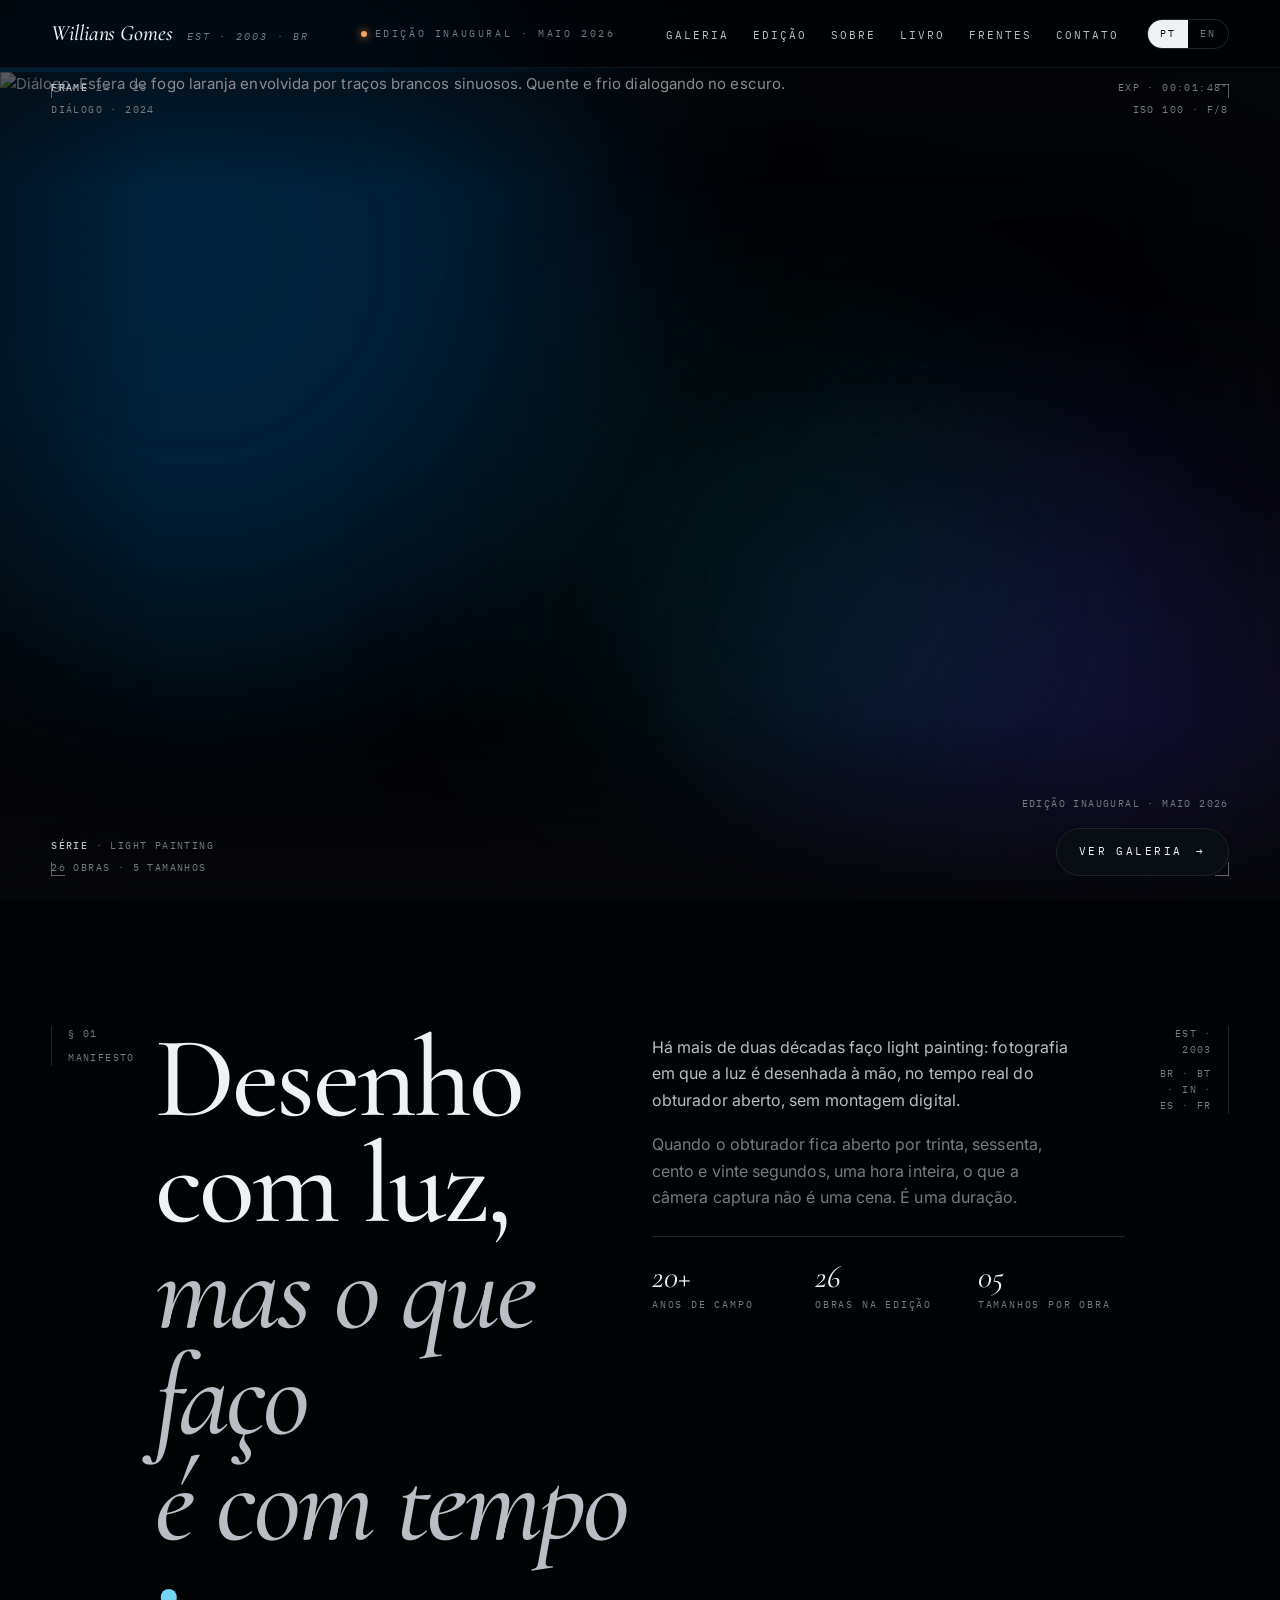
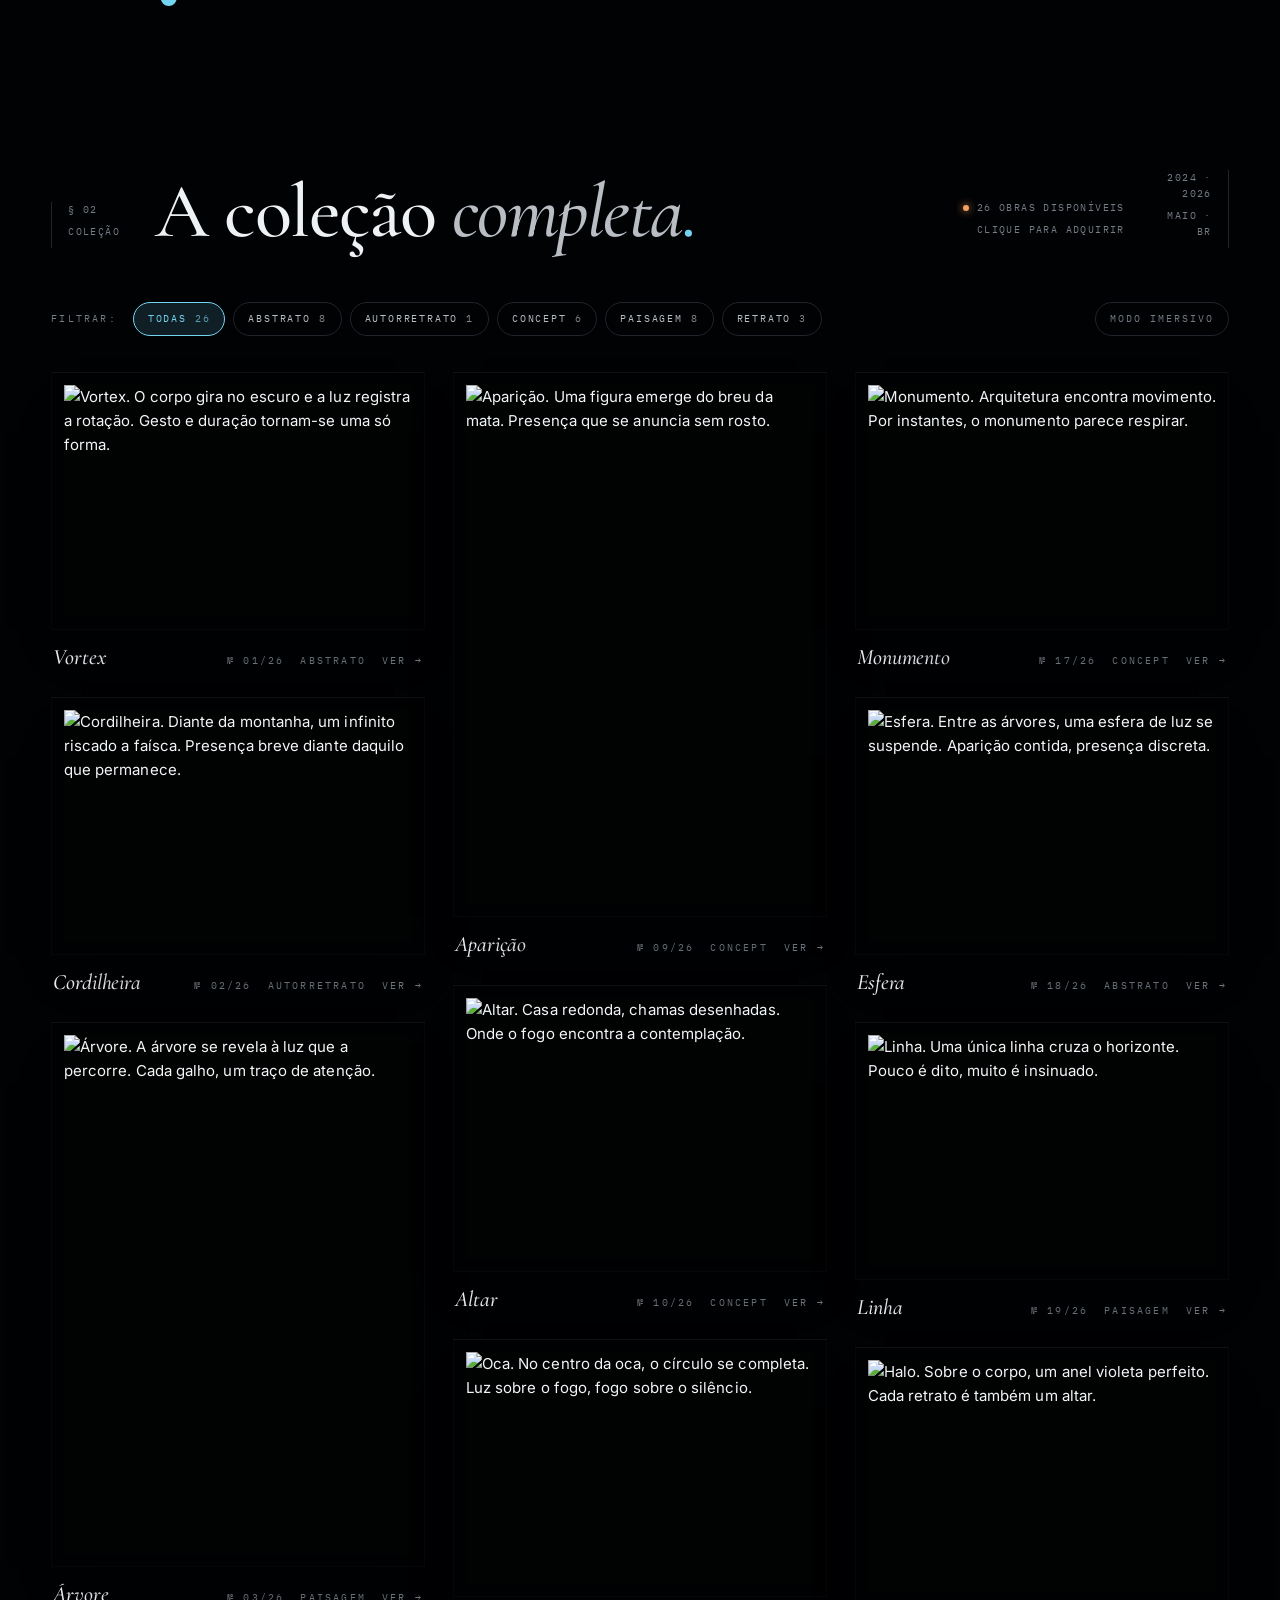
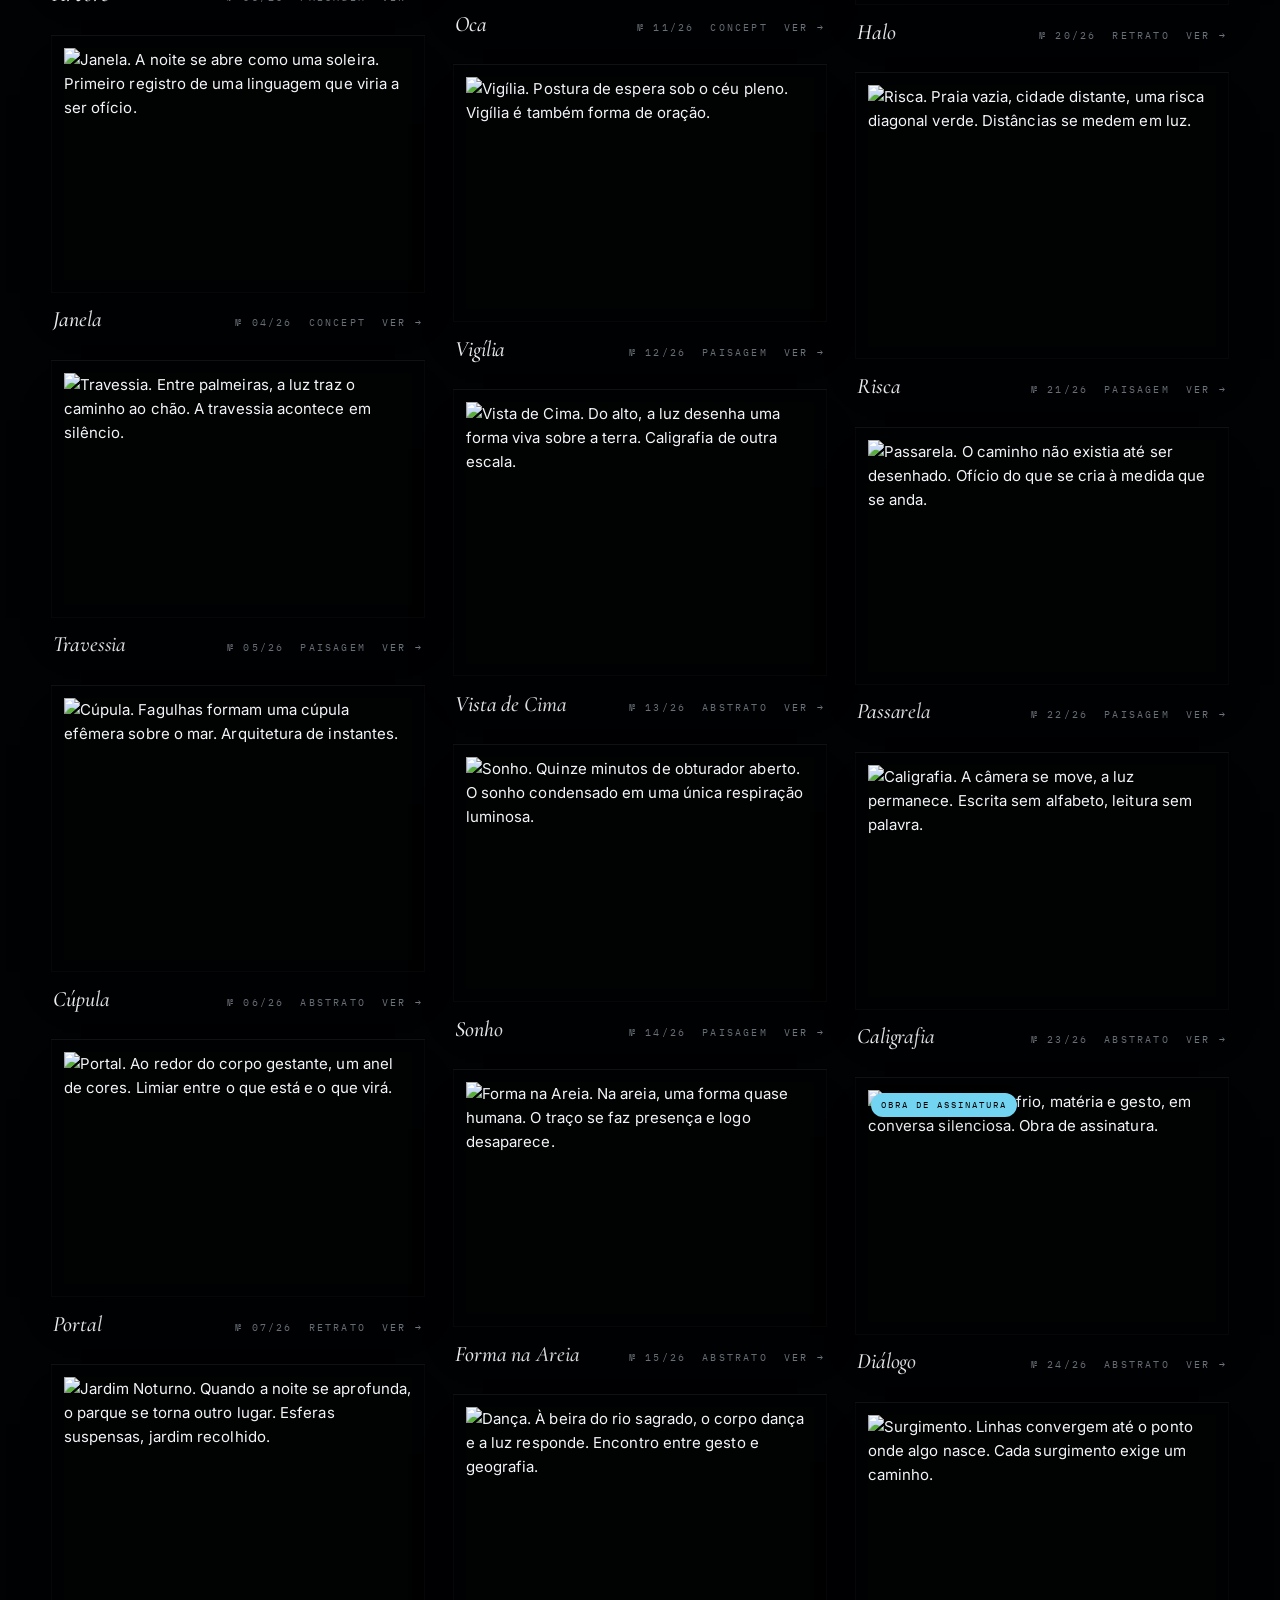
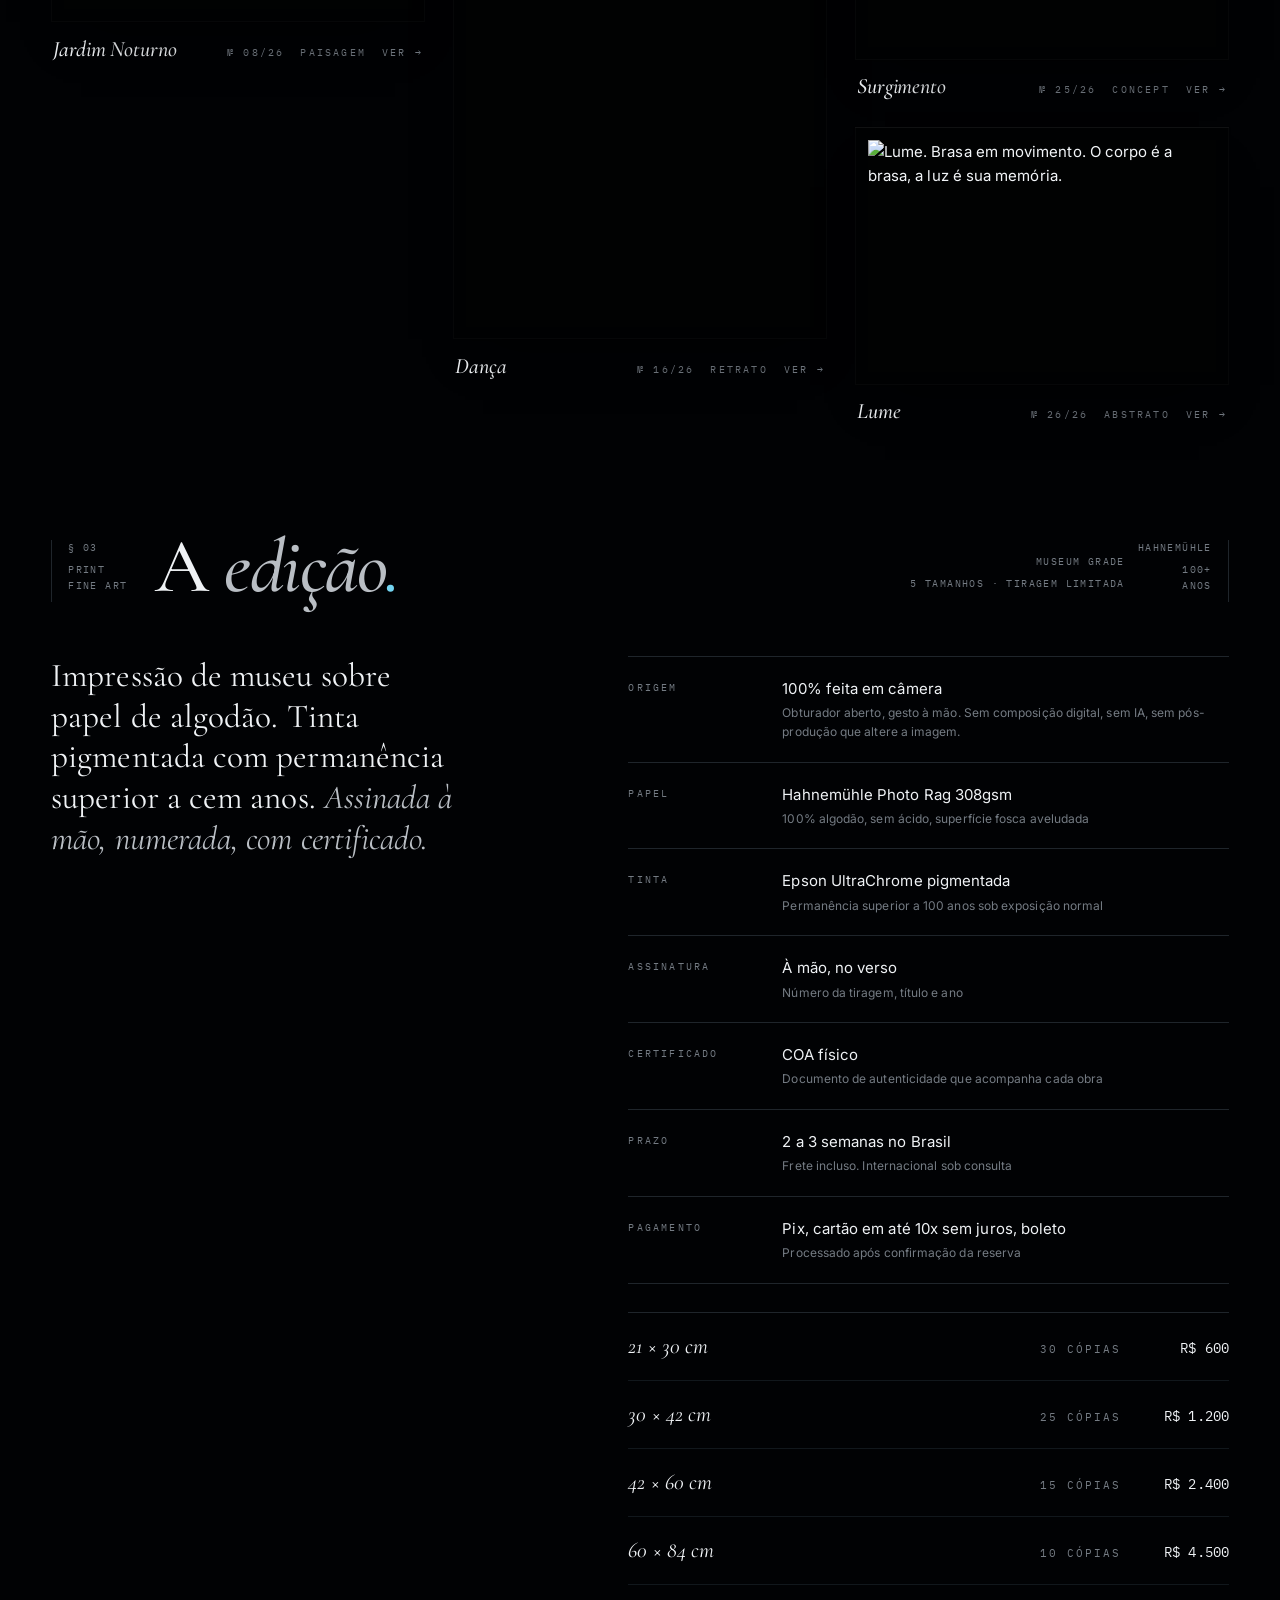
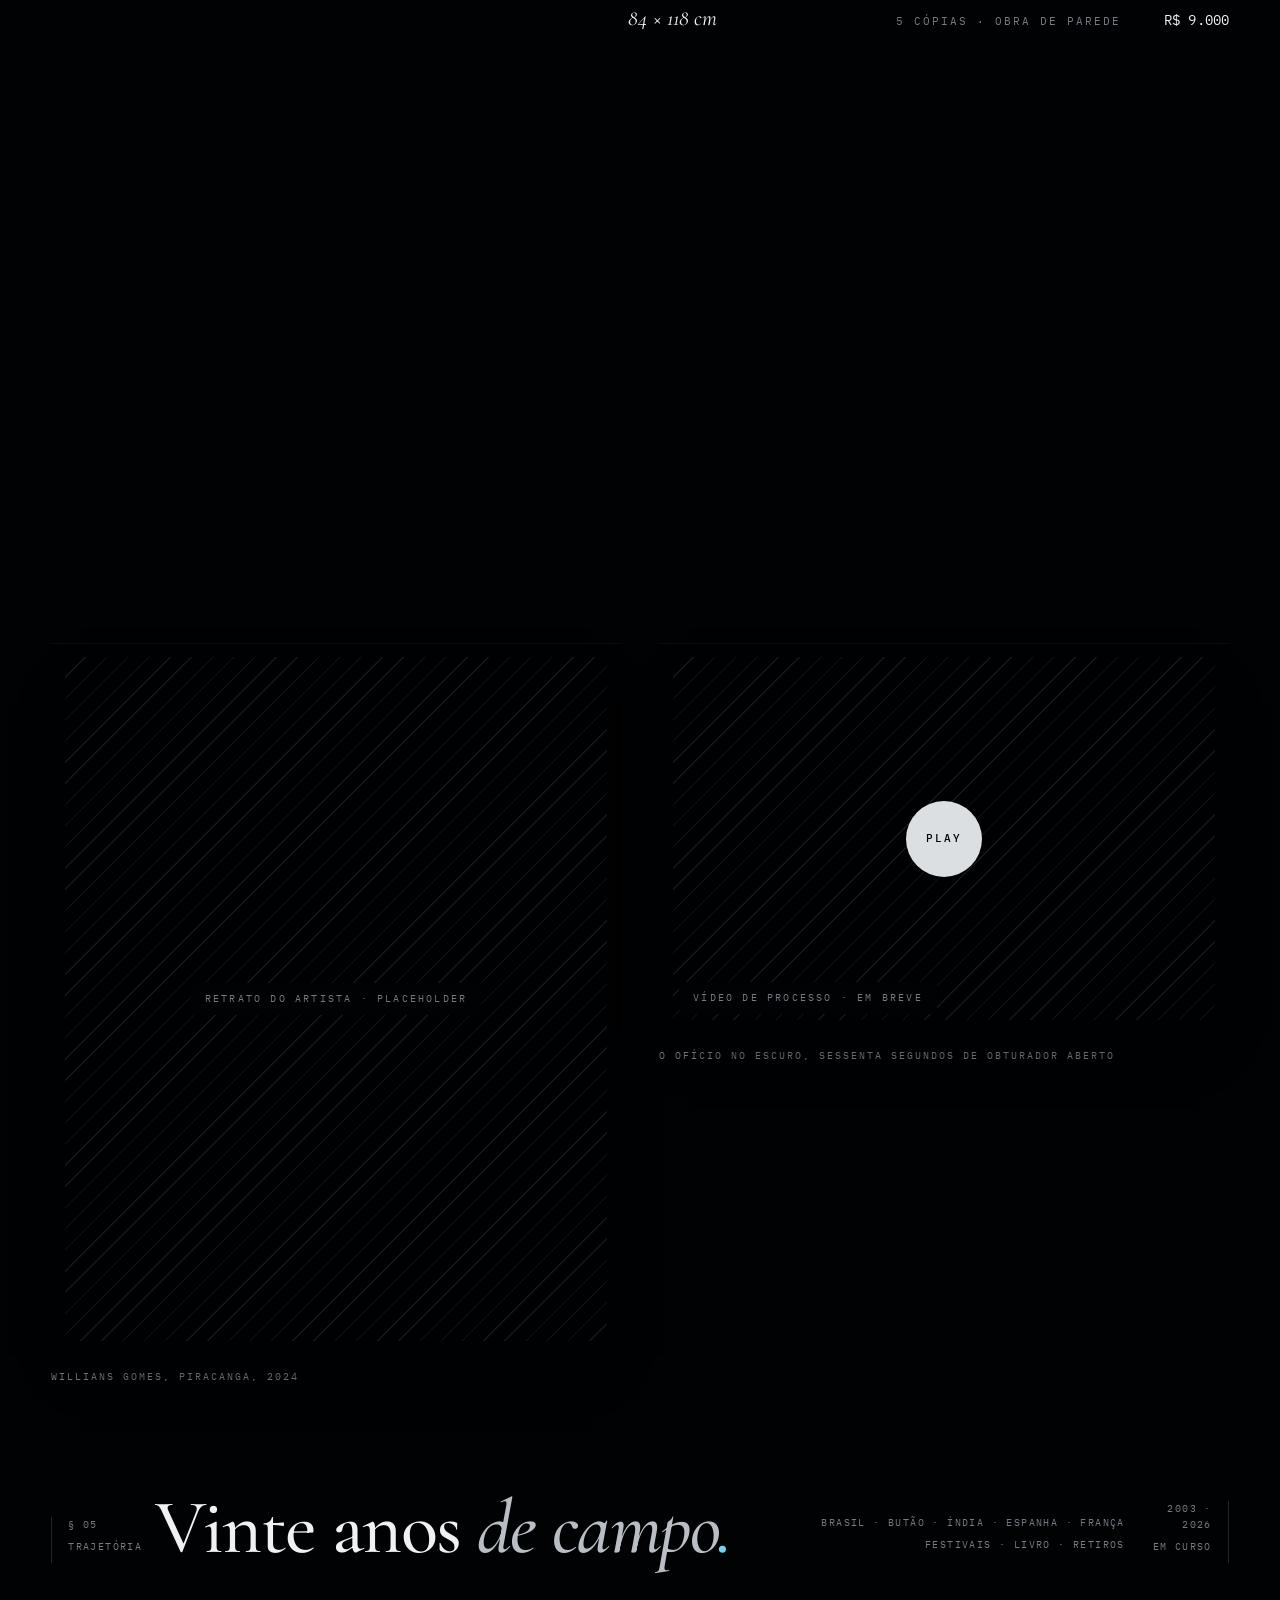
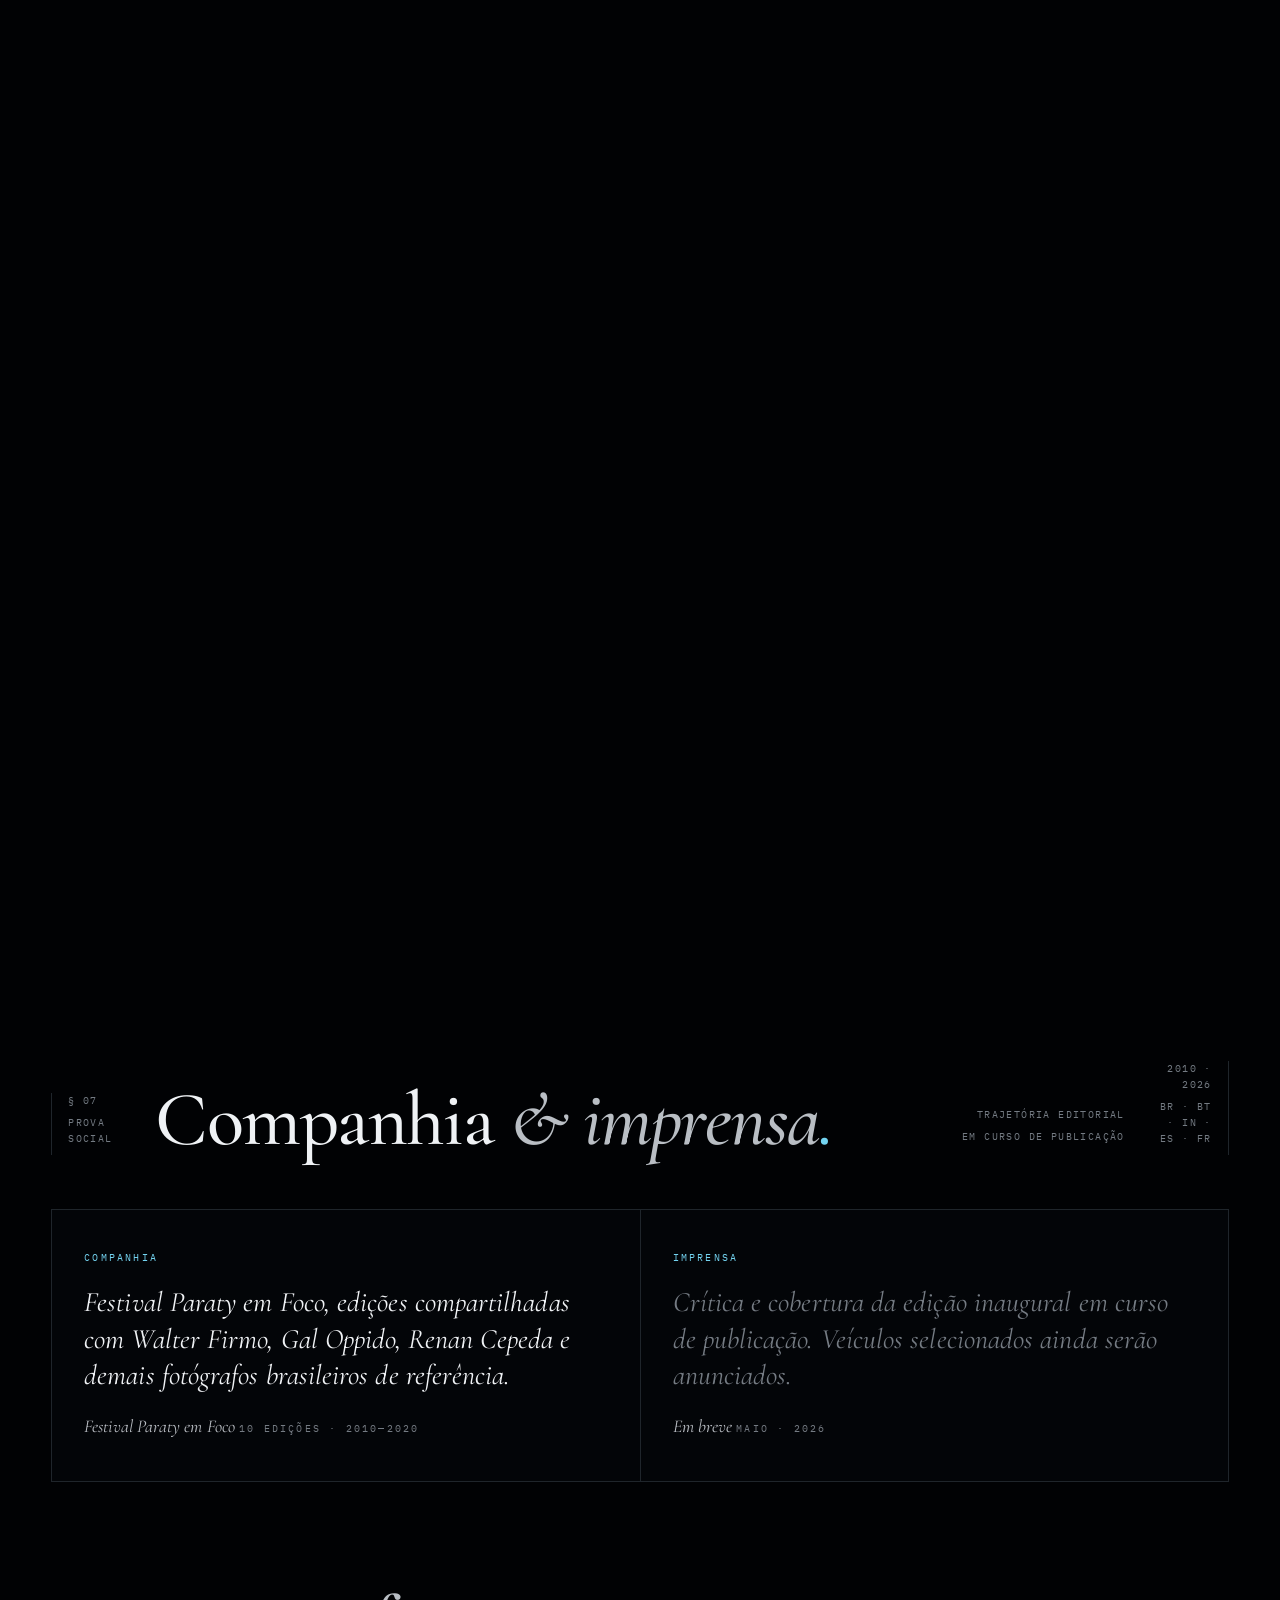
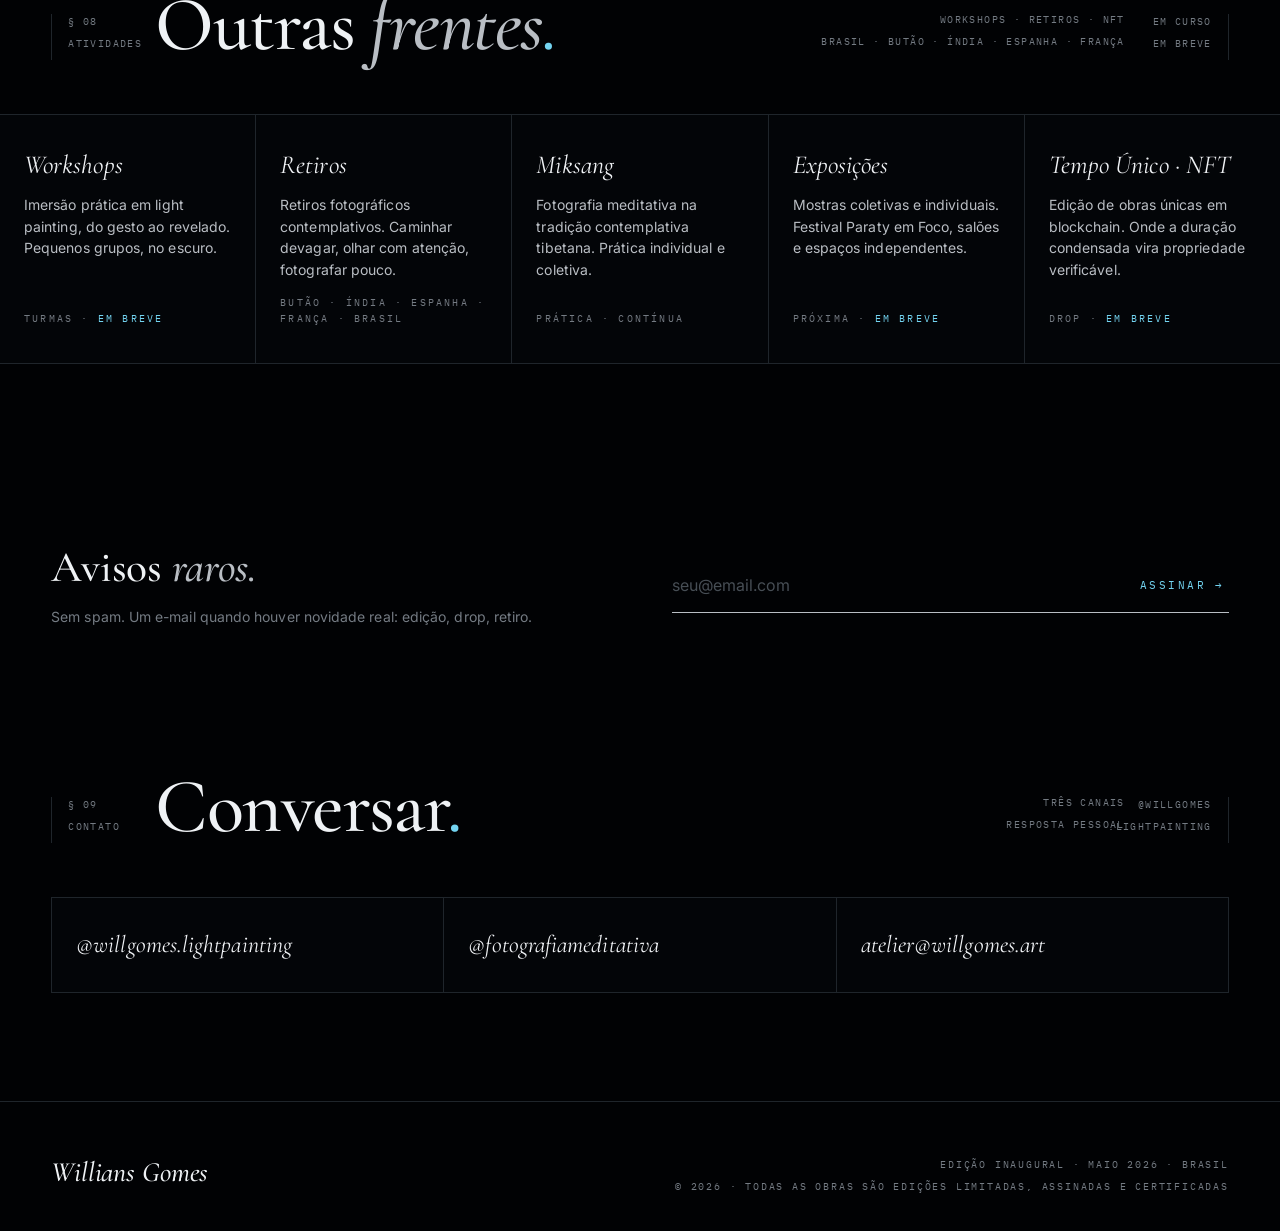
==== commit 134e684f: "seo · bing webmaster verification meta tag Co-Authored-By: Claude Opus 4.7 <noreply@anthropic.com>" ====
--- a/index.html
+++ b/index.html
@@ -1132,6 +1132,7 @@
 .reveal-stagger.in > *{ opacity: 1; transform: none; }
 </style>
 <script type="application/ld+json" id="WillGomesArtSchema">[{"@context":"https://schema.org","@type":"ItemList","name":"Edição Inaugural · Willians Gomes Light Painting","description":"26 obras de light painting em edição limitada · prints fine art numerados, assinados, com certificado de autenticidade.","url":"https://willgomes.art","numberOfItems":26,"itemListElement":[{"@type":"ListItem","position":1,"item":{"@type":"Product","name":"Vortex","image":"https://raw.githubusercontent.com/williansdesign-bot/willgomes-portfolio-public/main/apostila/PORT_WAG_5373.jpg","description":"O corpo gira no escuro e a luz registra a rotação. Gesto e duração tornam-se uma só forma.","category":"abstrato","brand":{"@type":"Brand","name":"Willians Gomes"},"manufacturer":{"@type":"Person","name":"Willians Gomes"},"offers":{"@type":"AggregateOffer","priceCurrency":"BRL","lowPrice":"600","highPrice":"9000","offerCount":5,"offers":[{"@type":"Offer","name":"21x30 cm","price":"600","priceCurrency":"BRL","availability":"https://schema.org/InStock","itemCondition":"https://schema.org/NewCondition","inventoryLevel":{"@type":"QuantitativeValue","value":30}},{"@type":"Offer","name":"30x42 cm","price":"1200","priceCurrency":"BRL","availability":"https://schema.org/InStock","itemCondition":"https://schema.org/NewCondition","inventoryLevel":{"@type":"QuantitativeValue","value":25}},{"@type":"Offer","name":"42x60 cm","price":"2400","priceCurrency":"BRL","availability":"https://schema.org/InStock","itemCondition":"https://schema.org/NewCondition","inventoryLevel":{"@type":"QuantitativeValue","value":15}},{"@type":"Offer","name":"60x84 cm","price":"4500","priceCurrency":"BRL","availability":"https://schema.org/InStock","itemCondition":"https://schema.org/NewCondition","inventoryLevel":{"@type":"QuantitativeValue","value":10}},{"@type":"Offer","name":"84x118 cm","price":"9000","priceCurrency":"BRL","availability":"https://schema.org/InStock","itemCondition":"https://schema.org/NewCondition","inventoryLevel":{"@type":"QuantitativeValue","value":5}}]},"url":"https://willgomes.art/#obra-01"}},{"@type":"ListItem","position":2,"item":{"@type":"Product","name":"Cordilheira","image":"https://raw.githubusercontent.com/williansdesign-bot/willgomes-portfolio-public/main/apostila/PORT_IMG_4684.jpg","description":"Diante da montanha, um infinito riscado a faísca. Presença breve diante daquilo que permanece.","category":"autorretrato","brand":{"@type":"Brand","name":"Willians Gomes"},"manufacturer":{"@type":"Person","name":"Willians Gomes"},"offers":{"@type":"AggregateOffer","priceCurrency":"BRL","lowPrice":"600","highPrice":"9000","offerCount":5,"offers":[{"@type":"Offer","name":"21x30 cm","price":"600","priceCurrency":"BRL","availability":"https://schema.org/InStock","itemCondition":"https://schema.org/NewCondition","inventoryLevel":{"@type":"QuantitativeValue","value":30}},{"@type":"Offer","name":"30x42 cm","price":"1200","priceCurrency":"BRL","availability":"https://schema.org/InStock","itemCondition":"https://schema.org/NewCondition","inventoryLevel":{"@type":"QuantitativeValue","value":25}},{"@type":"Offer","name":"42x60 cm","price":"2400","priceCurrency":"BRL","availability":"https://schema.org/InStock","itemCondition":"https://schema.org/NewCondition","inventoryLevel":{"@type":"QuantitativeValue","value":15}},{"@type":"Offer","name":"60x84 cm","price":"4500","priceCurrency":"BRL","availability":"https://schema.org/InStock","itemCondition":"https://schema.org/NewCondition","inventoryLevel":{"@type":"QuantitativeValue","value":10}},{"@type":"Offer","name":"84x118 cm","price":"9000","priceCurrency":"BRL","availability":"https://schema.org/InStock","itemCondition":"https://schema.org/NewCondition","inventoryLevel":{"@type":"QuantitativeValue","value":5}}]},"url":"https://willgomes.art/#obra-02"}},{"@type":"ListItem","position":3,"item":{"@type":"Product","name":"Árvore","image":"https://raw.githubusercontent.com/williansdesign-bot/willgomes-portfolio-public/main/apostila/PORT_DSC_4239.jpg","description":"A árvore se revela à luz que a percorre. Cada galho, um traço de atenção.","category":"paisagem","brand":{"@type":"Brand","name":"Willians Gomes"},"manufacturer":{"@type":"Person","name":"Willians Gomes"},"offers":{"@type":"AggregateOffer","priceCurrency":"BRL","lowPrice":"600","highPrice":"9000","offerCount":5,"offers":[{"@type":"Offer","name":"21x30 cm","price":"600","priceCurrency":"BRL","availability":"https://schema.org/InStock","itemCondition":"https://schema.org/NewCondition","inventoryLevel":{"@type":"QuantitativeValue","value":30}},{"@type":"Offer","name":"30x42 cm","price":"1200","priceCurrency":"BRL","availability":"https://schema.org/InStock","itemCondition":"https://schema.org/NewCondition","inventoryLevel":{"@type":"QuantitativeValue","value":25}},{"@type":"Offer","name":"42x60 cm","price":"2400","priceCurrency":"BRL","availability":"https://schema.org/InStock","itemCondition":"https://schema.org/NewCondition","inventoryLevel":{"@type":"QuantitativeValue","value":15}},{"@type":"Offer","name":"60x84 cm","price":"4500","priceCurrency":"BRL","availability":"https://schema.org/InStock","itemCondition":"https://schema.org/NewCondition","inventoryLevel":{"@type":"QuantitativeValue","value":10}},{"@type":"Offer","name":"84x118 cm","price":"9000","priceCurrency":"BRL","availability":"https://schema.org/InStock","itemCondition":"https://schema.org/NewCondition","inventoryLevel":{"@type":"QuantitativeValue","value":5}}]},"url":"https://willgomes.art/#obra-03"}},{"@type":"ListItem","position":4,"item":{"@type":"Product","name":"Janela","image":"https://raw.githubusercontent.com/williansdesign-bot/willgomes-portfolio-public/main/apostila/PORT_WAG_2335.jpg","description":"A noite se abre como uma soleira. Primeiro registro de uma linguagem que viria a ser ofício.","category":"concept","brand":{"@type":"Brand","name":"Willians Gomes"},"manufacturer":{"@type":"Person","name":"Willians Gomes"},"offers":{"@type":"AggregateOffer","priceCurrency":"BRL","lowPrice":"600","highPrice":"9000","offerCount":5,"offers":[{"@type":"Offer","name":"21x30 cm","price":"600","priceCurrency":"BRL","availability":"https://schema.org/InStock","itemCondition":"https://schema.org/NewCondition","inventoryLevel":{"@type":"QuantitativeValue","value":30}},{"@type":"Offer","name":"30x42 cm","price":"1200","priceCurrency":"BRL","availability":"https://schema.org/InStock","itemCondition":"https://schema.org/NewCondition","inventoryLevel":{"@type":"QuantitativeValue","value":25}},{"@type":"Offer","name":"42x60 cm","price":"2400","priceCurrency":"BRL","availability":"https://schema.org/InStock","itemCondition":"https://schema.org/NewCondition","inventoryLevel":{"@type":"QuantitativeValue","value":15}},{"@type":"Offer","name":"60x84 cm","price":"4500","priceCurrency":"BRL","availability":"https://schema.org/InStock","itemCondition":"https://schema.org/NewCondition","inventoryLevel":{"@type":"QuantitativeValue","value":10}},{"@type":"Offer","name":"84x118 cm","price":"9000","priceCurrency":"BRL","availability":"https://schema.org/InStock","itemCondition":"https://schema.org/NewCondition","inventoryLevel":{"@type":"QuantitativeValue","value":5}}]},"url":"https://willgomes.art/#obra-04"}},{"@type":"ListItem","position":5,"item":{"@type":"Product","name":"Travessia","image":"https://raw.githubusercontent.com/williansdesign-bot/willgomes-portfolio-public/main/apostila/PORT_PHE_7476.jpg","description":"Entre palmeiras, a luz traz o caminho ao chão. A travessia acontece em silêncio.","category":"paisagem","brand":{"@type":"Brand","name":"Willians Gomes"},"manufacturer":{"@type":"Person","name":"Willians Gomes"},"offers":{"@type":"AggregateOffer","priceCurrency":"BRL","lowPrice":"600","highPrice":"9000","offerCount":5,"offers":[{"@type":"Offer","name":"21x30 cm","price":"600","priceCurrency":"BRL","availability":"https://schema.org/InStock","itemCondition":"https://schema.org/NewCondition","inventoryLevel":{"@type":"QuantitativeValue","value":30}},{"@type":"Offer","name":"30x42 cm","price":"1200","priceCurrency":"BRL","availability":"https://schema.org/InStock","itemCondition":"https://schema.org/NewCondition","inventoryLevel":{"@type":"QuantitativeValue","value":25}},{"@type":"Offer","name":"42x60 cm","price":"2400","priceCurrency":"BRL","availability":"https://schema.org/InStock","itemCondition":"https://schema.org/NewCondition","inventoryLevel":{"@type":"QuantitativeValue","value":15}},{"@type":"Offer","name":"60x84 cm","price":"4500","priceCurrency":"BRL","availability":"https://schema.org/InStock","itemCondition":"https://schema.org/NewCondition","inventoryLevel":{"@type":"QuantitativeValue","value":10}},{"@type":"Offer","name":"84x118 cm","price":"9000","priceCurrency":"BRL","availability":"https://schema.org/InStock","itemCondition":"https://schema.org/NewCondition","inventoryLevel":{"@type":"QuantitativeValue","value":5}}]},"url":"https://willgomes.art/#obra-05"}},{"@type":"ListItem","position":6,"item":{"@type":"Product","name":"Cúpula","image":"https://raw.githubusercontent.com/williansdesign-bot/willgomes-portfolio-public/main/apostila/PORT_GOPR5643.jpg","description":"Fagulhas formam uma cúpula efêmera sobre o mar. Arquitetura de instantes.","category":"abstrato","brand":{"@type":"Brand","name":"Willians Gomes"},"manufacturer":{"@type":"Person","name":"Willians Gomes"},"offers":{"@type":"AggregateOffer","priceCurrency":"BRL","lowPrice":"600","highPrice":"9000","offerCount":5,"offers":[{"@type":"Offer","name":"21x30 cm","price":"600","priceCurrency":"BRL","availability":"https://schema.org/InStock","itemCondition":"https://schema.org/NewCondition","inventoryLevel":{"@type":"QuantitativeValue","value":30}},{"@type":"Offer","name":"30x42 cm","price":"1200","priceCurrency":"BRL","availability":"https://schema.org/InStock","itemCondition":"https://schema.org/NewCondition","inventoryLevel":{"@type":"QuantitativeValue","value":25}},{"@type":"Offer","name":"42x60 cm","price":"2400","priceCurrency":"BRL","availability":"https://schema.org/InStock","itemCondition":"https://schema.org/NewCondition","inventoryLevel":{"@type":"QuantitativeValue","value":15}},{"@type":"Offer","name":"60x84 cm","price":"4500","priceCurrency":"BRL","availability":"https://schema.org/InStock","itemCondition":"https://schema.org/NewCondition","inventoryLevel":{"@type":"QuantitativeValue","value":10}},{"@type":"Offer","name":"84x118 cm","price":"9000","priceCurrency":"BRL","availability":"https://schema.org/InStock","itemCondition":"https://schema.org/NewCondition","inventoryLevel":{"@type":"QuantitativeValue","value":5}}]},"url":"https://willgomes.art/#obra-06"}},{"@type":"ListItem","position":7,"item":{"@type":"Product","name":"Portal","image":"https://raw.githubusercontent.com/williansdesign-bot/willgomes-portfolio-public/main/apostila/PORT_WAG_8672.jpg","description":"Ao redor do corpo gestante, um anel de cores. Limiar entre o que está e o que virá.","category":"retrato","brand":{"@type":"Brand","name":"Willians Gomes"},"manufacturer":{"@type":"Person","name":"Willians Gomes"},"offers":{"@type":"AggregateOffer","priceCurrency":"BRL","lowPrice":"600","highPrice":"9000","offerCount":5,"offers":[{"@type":"Offer","name":"21x30 cm","price":"600","priceCurrency":"BRL","availability":"https://schema.org/InStock","itemCondition":"https://schema.org/NewCondition","inventoryLevel":{"@type":"QuantitativeValue","value":30}},{"@type":"Offer","name":"30x42 cm","price":"1200","priceCurrency":"BRL","availability":"https://schema.org/InStock","itemCondition":"https://schema.org/NewCondition","inventoryLevel":{"@type":"QuantitativeValue","value":25}},{"@type":"Offer","name":"42x60 cm","price":"2400","priceCurrency":"BRL","availability":"https://schema.org/InStock","itemCondition":"https://schema.org/NewCondition","inventoryLevel":{"@type":"QuantitativeValue","value":15}},{"@type":"Offer","name":"60x84 cm","price":"4500","priceCurrency":"BRL","availability":"https://schema.org/InStock","itemCondition":"https://schema.org/NewCondition","inventoryLevel":{"@type":"QuantitativeValue","value":10}},{"@type":"Offer","name":"84x118 cm","price":"9000","priceCurrency":"BRL","availability":"https://schema.org/InStock","itemCondition":"https://schema.org/NewCondition","inventoryLevel":{"@type":"QuantitativeValue","value":5}}]},"url":"https://willgomes.art/#obra-07"}},{"@type":"ListItem","position":8,"item":{"@type":"Product","name":"Jardim Noturno","image":"https://raw.githubusercontent.com/williansdesign-bot/willgomes-portfolio-public/main/apostila/PORT_DSC_1218.jpg","description":"Quando a noite se aprofunda, o parque se torna outro lugar. Esferas suspensas, jardim recolhido.","category":"paisagem","brand":{"@type":"Brand","name":"Willians Gomes"},"manufacturer":{"@type":"Person","name":"Willians Gomes"},"offers":{"@type":"AggregateOffer","priceCurrency":"BRL","lowPrice":"600","highPrice":"9000","offerCount":5,"offers":[{"@type":"Offer","name":"21x30 cm","price":"600","priceCurrency":"BRL","availability":"https://schema.org/InStock","itemCondition":"https://schema.org/NewCondition","inventoryLevel":{"@type":"QuantitativeValue","value":30}},{"@type":"Offer","name":"30x42 cm","price":"1200","priceCurrency":"BRL","availability":"https://schema.org/InStock","itemCondition":"https://schema.org/NewCondition","inventoryLevel":{"@type":"QuantitativeValue","value":25}},{"@type":"Offer","name":"42x60 cm","price":"2400","priceCurrency":"BRL","availability":"https://schema.org/InStock","itemCondition":"https://schema.org/NewCondition","inventoryLevel":{"@type":"QuantitativeValue","value":15}},{"@type":"Offer","name":"60x84 cm","price":"4500","priceCurrency":"BRL","availability":"https://schema.org/InStock","itemCondition":"https://schema.org/NewCondition","inventoryLevel":{"@type":"QuantitativeValue","value":10}},{"@type":"Offer","name":"84x118 cm","price":"9000","priceCurrency":"BRL","availability":"https://schema.org/InStock","itemCondition":"https://schema.org/NewCondition","inventoryLevel":{"@type":"QuantitativeValue","value":5}}]},"url":"https://willgomes.art/#obra-08"}},{"@type":"ListItem","position":9,"item":{"@type":"Product","name":"Aparição","image":"https://raw.githubusercontent.com/williansdesign-bot/willgomes-portfolio-public/main/apostila/PORT_DSC_4184.jpg","description":"Uma figura emerge do breu da mata. Presença que se anuncia sem rosto.","category":"concept","brand":{"@type":"Brand","name":"Willians Gomes"},"manufacturer":{"@type":"Person","name":"Willians Gomes"},"offers":{"@type":"AggregateOffer","priceCurrency":"BRL","lowPrice":"600","highPrice":"9000","offerCount":5,"offers":[{"@type":"Offer","name":"21x30 cm","price":"600","priceCurrency":"BRL","availability":"https://schema.org/InStock","itemCondition":"https://schema.org/NewCondition","inventoryLevel":{"@type":"QuantitativeValue","value":30}},{"@type":"Offer","name":"30x42 cm","price":"1200","priceCurrency":"BRL","availability":"https://schema.org/InStock","itemCondition":"https://schema.org/NewCondition","inventoryLevel":{"@type":"QuantitativeValue","value":25}},{"@type":"Offer","name":"42x60 cm","price":"2400","priceCurrency":"BRL","availability":"https://schema.org/InStock","itemCondition":"https://schema.org/NewCondition","inventoryLevel":{"@type":"QuantitativeValue","value":15}},{"@type":"Offer","name":"60x84 cm","price":"4500","priceCurrency":"BRL","availability":"https://schema.org/InStock","itemCondition":"https://schema.org/NewCondition","inventoryLevel":{"@type":"QuantitativeValue","value":10}},{"@type":"Offer","name":"84x118 cm","price":"9000","priceCurrency":"BRL","availability":"https://schema.org/InStock","itemCondition":"https://schema.org/NewCondition","inventoryLevel":{"@type":"QuantitativeValue","value":5}}]},"url":"https://willgomes.art/#obra-09"}},{"@type":"ListItem","position":10,"item":{"@type":"Product","name":"Altar","image":"https://raw.githubusercontent.com/williansdesign-bot/willgomes-portfolio-public/main/apostila/PORT_GOPR5836.jpg","description":"Casa redonda, chamas desenhadas. Onde o fogo encontra a contemplação.","category":"concept","brand":{"@type":"Brand","name":"Willians Gomes"},"manufacturer":{"@type":"Person","name":"Willians Gomes"},"offers":{"@type":"AggregateOffer","priceCurrency":"BRL","lowPrice":"600","highPrice":"9000","offerCount":5,"offers":[{"@type":"Offer","name":"21x30 cm","price":"600","priceCurrency":"BRL","availability":"https://schema.org/InStock","itemCondition":"https://schema.org/NewCondition","inventoryLevel":{"@type":"QuantitativeValue","value":30}},{"@type":"Offer","name":"30x42 cm","price":"1200","priceCurrency":"BRL","availability":"https://schema.org/InStock","itemCondition":"https://schema.org/NewCondition","inventoryLevel":{"@type":"QuantitativeValue","value":25}},{"@type":"Offer","name":"42x60 cm","price":"2400","priceCurrency":"BRL","availability":"https://schema.org/InStock","itemCondition":"https://schema.org/NewCondition","inventoryLevel":{"@type":"QuantitativeValue","value":15}},{"@type":"Offer","name":"60x84 cm","price":"4500","priceCurrency":"BRL","availability":"https://schema.org/InStock","itemCondition":"https://schema.org/NewCondition","inventoryLevel":{"@type":"QuantitativeValue","value":10}},{"@type":"Offer","name":"84x118 cm","price":"9000","priceCurrency":"BRL","availability":"https://schema.org/InStock","itemCondition":"https://schema.org/NewCondition","inventoryLevel":{"@type":"QuantitativeValue","value":5}}]},"url":"https://willgomes.art/#obra-10"}},{"@type":"ListItem","position":11,"item":{"@type":"Product","name":"Oca","image":"https://raw.githubusercontent.com/williansdesign-bot/willgomes-portfolio-public/main/apostila/PORT_WAG_5229.jpg","description":"No centro da oca, o círculo se completa. Luz sobre o fogo, fogo sobre o silêncio.","category":"concept","brand":{"@type":"Brand","name":"Willians Gomes"},"manufacturer":{"@type":"Person","name":"Willians Gomes"},"offers":{"@type":"AggregateOffer","priceCurrency":"BRL","lowPrice":"600","highPrice":"9000","offerCount":5,"offers":[{"@type":"Offer","name":"21x30 cm","price":"600","priceCurrency":"BRL","availability":"https://schema.org/InStock","itemCondition":"https://schema.org/NewCondition","inventoryLevel":{"@type":"QuantitativeValue","value":30}},{"@type":"Offer","name":"30x42 cm","price":"1200","priceCurrency":"BRL","availability":"https://schema.org/InStock","itemCondition":"https://schema.org/NewCondition","inventoryLevel":{"@type":"QuantitativeValue","value":25}},{"@type":"Offer","name":"42x60 cm","price":"2400","priceCurrency":"BRL","availability":"https://schema.org/InStock","itemCondition":"https://schema.org/NewCondition","inventoryLevel":{"@type":"QuantitativeValue","value":15}},{"@type":"Offer","name":"60x84 cm","price":"4500","priceCurrency":"BRL","availability":"https://schema.org/InStock","itemCondition":"https://schema.org/NewCondition","inventoryLevel":{"@type":"QuantitativeValue","value":10}},{"@type":"Offer","name":"84x118 cm","price":"9000","priceCurrency":"BRL","availability":"https://schema.org/InStock","itemCondition":"https://schema.org/NewCondition","inventoryLevel":{"@type":"QuantitativeValue","value":5}}]},"url":"https://willgomes.art/#obra-11"}},{"@type":"ListItem","position":12,"item":{"@type":"Product","name":"Vigília","image":"https://raw.githubusercontent.com/williansdesign-bot/willgomes-portfolio-public/main/apostila/PORT__WAG0466.jpg","description":"Postura de espera sob o céu pleno. Vigília é também forma de oração.","category":"paisagem","brand":{"@type":"Brand","name":"Willians Gomes"},"manufacturer":{"@type":"Person","name":"Willians Gomes"},"offers":{"@type":"AggregateOffer","priceCurrency":"BRL","lowPrice":"600","highPrice":"9000","offerCount":5,"offers":[{"@type":"Offer","name":"21x30 cm","price":"600","priceCurrency":"BRL","availability":"https://schema.org/InStock","itemCondition":"https://schema.org/NewCondition","inventoryLevel":{"@type":"QuantitativeValue","value":30}},{"@type":"Offer","name":"30x42 cm","price":"1200","priceCurrency":"BRL","availability":"https://schema.org/InStock","itemCondition":"https://schema.org/NewCondition","inventoryLevel":{"@type":"QuantitativeValue","value":25}},{"@type":"Offer","name":"42x60 cm","price":"2400","priceCurrency":"BRL","availability":"https://schema.org/InStock","itemCondition":"https://schema.org/NewCondition","inventoryLevel":{"@type":"QuantitativeValue","value":15}},{"@type":"Offer","name":"60x84 cm","price":"4500","priceCurrency":"BRL","availability":"https://schema.org/InStock","itemCondition":"https://schema.org/NewCondition","inventoryLevel":{"@type":"QuantitativeValue","value":10}},{"@type":"Offer","name":"84x118 cm","price":"9000","priceCurrency":"BRL","availability":"https://schema.org/InStock","itemCondition":"https://schema.org/NewCondition","inventoryLevel":{"@type":"QuantitativeValue","value":5}}]},"url":"https://willgomes.art/#obra-12"}},{"@type":"ListItem","position":13,"item":{"@type":"Product","name":"Vista de Cima","image":"https://raw.githubusercontent.com/williansdesign-bot/willgomes-portfolio-public/main/apostila/PORT_DJI_0144.jpg","description":"Do alto, a luz desenha uma forma viva sobre a terra. Caligrafia de outra escala.","category":"abstrato","brand":{"@type":"Brand","name":"Willians Gomes"},"manufacturer":{"@type":"Person","name":"Willians Gomes"},"offers":{"@type":"AggregateOffer","priceCurrency":"BRL","lowPrice":"600","highPrice":"9000","offerCount":5,"offers":[{"@type":"Offer","name":"21x30 cm","price":"600","priceCurrency":"BRL","availability":"https://schema.org/InStock","itemCondition":"https://schema.org/NewCondition","inventoryLevel":{"@type":"QuantitativeValue","value":30}},{"@type":"Offer","name":"30x42 cm","price":"1200","priceCurrency":"BRL","availability":"https://schema.org/InStock","itemCondition":"https://schema.org/NewCondition","inventoryLevel":{"@type":"QuantitativeValue","value":25}},{"@type":"Offer","name":"42x60 cm","price":"2400","priceCurrency":"BRL","availability":"https://schema.org/InStock","itemCondition":"https://schema.org/NewCondition","inventoryLevel":{"@type":"QuantitativeValue","value":15}},{"@type":"Offer","name":"60x84 cm","price":"4500","priceCurrency":"BRL","availability":"https://schema.org/InStock","itemCondition":"https://schema.org/NewCondition","inventoryLevel":{"@type":"QuantitativeValue","value":10}},{"@type":"Offer","name":"84x118 cm","price":"9000","priceCurrency":"BRL","availability":"https://schema.org/InStock","itemCondition":"https://schema.org/NewCondition","inventoryLevel":{"@type":"QuantitativeValue","value":5}}]},"url":"https://willgomes.art/#obra-13"}},{"@type":"ListItem","position":14,"item":{"@type":"Product","name":"Sonho","image":"https://raw.githubusercontent.com/williansdesign-bot/willgomes-portfolio-public/main/apostila/PORT__WAG0931.jpg","description":"Quinze minutos de obturador aberto. O sonho condensado em uma única respiração luminosa.","category":"paisagem","brand":{"@type":"Brand","name":"Willians Gomes"},"manufacturer":{"@type":"Person","name":"Willians Gomes"},"offers":{"@type":"AggregateOffer","priceCurrency":"BRL","lowPrice":"600","highPrice":"9000","offerCount":5,"offers":[{"@type":"Offer","name":"21x30 cm","price":"600","priceCurrency":"BRL","availability":"https://schema.org/InStock","itemCondition":"https://schema.org/NewCondition","inventoryLevel":{"@type":"QuantitativeValue","value":30}},{"@type":"Offer","name":"30x42 cm","price":"1200","priceCurrency":"BRL","availability":"https://schema.org/InStock","itemCondition":"https://schema.org/NewCondition","inventoryLevel":{"@type":"QuantitativeValue","value":25}},{"@type":"Offer","name":"42x60 cm","price":"2400","priceCurrency":"BRL","availability":"https://schema.org/InStock","itemCondition":"https://schema.org/NewCondition","inventoryLevel":{"@type":"QuantitativeValue","value":15}},{"@type":"Offer","name":"60x84 cm","price":"4500","priceCurrency":"BRL","availability":"https://schema.org/InStock","itemCondition":"https://schema.org/NewCondition","inventoryLevel":{"@type":"QuantitativeValue","value":10}},{"@type":"Offer","name":"84x118 cm","price":"9000","priceCurrency":"BRL","availability":"https://schema.org/InStock","itemCondition":"https://schema.org/NewCondition","inventoryLevel":{"@type":"QuantitativeValue","value":5}}]},"url":"https://willgomes.art/#obra-14"}},{"@type":"ListItem","position":15,"item":{"@type":"Product","name":"Forma na Areia","image":"https://raw.githubusercontent.com/williansdesign-bot/willgomes-portfolio-public/main/apostila/PORT__WAG0495.jpg","description":"Na areia, uma forma quase humana. O traço se faz presença e logo desaparece.","category":"abstrato","brand":{"@type":"Brand","name":"Willians Gomes"},"manufacturer":{"@type":"Person","name":"Willians Gomes"},"offers":{"@type":"AggregateOffer","priceCurrency":"BRL","lowPrice":"600","highPrice":"9000","offerCount":5,"offers":[{"@type":"Offer","name":"21x30 cm","price":"600","priceCurrency":"BRL","availability":"https://schema.org/InStock","itemCondition":"https://schema.org/NewCondition","inventoryLevel":{"@type":"QuantitativeValue","value":30}},{"@type":"Offer","name":"30x42 cm","price":"1200","priceCurrency":"BRL","availability":"https://schema.org/InStock","itemCondition":"https://schema.org/NewCondition","inventoryLevel":{"@type":"QuantitativeValue","value":25}},{"@type":"Offer","name":"42x60 cm","price":"2400","priceCurrency":"BRL","availability":"https://schema.org/InStock","itemCondition":"https://schema.org/NewCondition","inventoryLevel":{"@type":"QuantitativeValue","value":15}},{"@type":"Offer","name":"60x84 cm","price":"4500","priceCurrency":"BRL","availability":"https://schema.org/InStock","itemCondition":"https://schema.org/NewCondition","inventoryLevel":{"@type":"QuantitativeValue","value":10}},{"@type":"Offer","name":"84x118 cm","price":"9000","priceCurrency":"BRL","availability":"https://schema.org/InStock","itemCondition":"https://schema.org/NewCondition","inventoryLevel":{"@type":"QuantitativeValue","value":5}}]},"url":"https://willgomes.art/#obra-15"}},{"@type":"ListItem","position":16,"item":{"@type":"Product","name":"Dança","image":"https://raw.githubusercontent.com/williansdesign-bot/willgomes-portfolio-public/main/apostila/PORT_DSC_5460.jpg","description":"À beira do rio sagrado, o corpo dança e a luz responde. Encontro entre gesto e geografia.","category":"retrato","brand":{"@type":"Brand","name":"Willians Gomes"},"manufacturer":{"@type":"Person","name":"Willians Gomes"},"offers":{"@type":"AggregateOffer","priceCurrency":"BRL","lowPrice":"600","highPrice":"9000","offerCount":5,"offers":[{"@type":"Offer","name":"21x30 cm","price":"600","priceCurrency":"BRL","availability":"https://schema.org/InStock","itemCondition":"https://schema.org/NewCondition","inventoryLevel":{"@type":"QuantitativeValue","value":30}},{"@type":"Offer","name":"30x42 cm","price":"1200","priceCurrency":"BRL","availability":"https://schema.org/InStock","itemCondition":"https://schema.org/NewCondition","inventoryLevel":{"@type":"QuantitativeValue","value":25}},{"@type":"Offer","name":"42x60 cm","price":"2400","priceCurrency":"BRL","availability":"https://schema.org/InStock","itemCondition":"https://schema.org/NewCondition","inventoryLevel":{"@type":"QuantitativeValue","value":15}},{"@type":"Offer","name":"60x84 cm","price":"4500","priceCurrency":"BRL","availability":"https://schema.org/InStock","itemCondition":"https://schema.org/NewCondition","inventoryLevel":{"@type":"QuantitativeValue","value":10}},{"@type":"Offer","name":"84x118 cm","price":"9000","priceCurrency":"BRL","availability":"https://schema.org/InStock","itemCondition":"https://schema.org/NewCondition","inventoryLevel":{"@type":"QuantitativeValue","value":5}}]},"url":"https://willgomes.art/#obra-16"}},{"@type":"ListItem","position":17,"item":{"@type":"Product","name":"Monumento","image":"https://raw.githubusercontent.com/williansdesign-bot/willgomes-portfolio-public/main/apostila/PORT_DSC_1229.jpg","description":"Arquitetura encontra movimento. Por instantes, o monumento parece respirar.","category":"concept","brand":{"@type":"Brand","name":"Willians Gomes"},"manufacturer":{"@type":"Person","name":"Willians Gomes"},"offers":{"@type":"AggregateOffer","priceCurrency":"BRL","lowPrice":"600","highPrice":"9000","offerCount":5,"offers":[{"@type":"Offer","name":"21x30 cm","price":"600","priceCurrency":"BRL","availability":"https://schema.org/InStock","itemCondition":"https://schema.org/NewCondition","inventoryLevel":{"@type":"QuantitativeValue","value":30}},{"@type":"Offer","name":"30x42 cm","price":"1200","priceCurrency":"BRL","availability":"https://schema.org/InStock","itemCondition":"https://schema.org/NewCondition","inventoryLevel":{"@type":"QuantitativeValue","value":25}},{"@type":"Offer","name":"42x60 cm","price":"2400","priceCurrency":"BRL","availability":"https://schema.org/InStock","itemCondition":"https://schema.org/NewCondition","inventoryLevel":{"@type":"QuantitativeValue","value":15}},{"@type":"Offer","name":"60x84 cm","price":"4500","priceCurrency":"BRL","availability":"https://schema.org/InStock","itemCondition":"https://schema.org/NewCondition","inventoryLevel":{"@type":"QuantitativeValue","value":10}},{"@type":"Offer","name":"84x118 cm","price":"9000","priceCurrency":"BRL","availability":"https://schema.org/InStock","itemCondition":"https://schema.org/NewCondition","inventoryLevel":{"@type":"QuantitativeValue","value":5}}]},"url":"https://willgomes.art/#obra-17"}},{"@type":"ListItem","position":18,"item":{"@type":"Product","name":"Esfera","image":"https://raw.githubusercontent.com/williansdesign-bot/willgomes-portfolio-public/main/apostila/PORT_DSC_3077.jpg","description":"Entre as árvores, uma esfera de luz se suspende. Aparição contida, presença discreta.","category":"abstrato","brand":{"@type":"Brand","name":"Willians Gomes"},"manufacturer":{"@type":"Person","name":"Willians Gomes"},"offers":{"@type":"AggregateOffer","priceCurrency":"BRL","lowPrice":"600","highPrice":"9000","offerCount":5,"offers":[{"@type":"Offer","name":"21x30 cm","price":"600","priceCurrency":"BRL","availability":"https://schema.org/InStock","itemCondition":"https://schema.org/NewCondition","inventoryLevel":{"@type":"QuantitativeValue","value":30}},{"@type":"Offer","name":"30x42 cm","price":"1200","priceCurrency":"BRL","availability":"https://schema.org/InStock","itemCondition":"https://schema.org/NewCondition","inventoryLevel":{"@type":"QuantitativeValue","value":25}},{"@type":"Offer","name":"42x60 cm","price":"2400","priceCurrency":"BRL","availability":"https://schema.org/InStock","itemCondition":"https://schema.org/NewCondition","inventoryLevel":{"@type":"QuantitativeValue","value":15}},{"@type":"Offer","name":"60x84 cm","price":"4500","priceCurrency":"BRL","availability":"https://schema.org/InStock","itemCondition":"https://schema.org/NewCondition","inventoryLevel":{"@type":"QuantitativeValue","value":10}},{"@type":"Offer","name":"84x118 cm","price":"9000","priceCurrency":"BRL","availability":"https://schema.org/InStock","itemCondition":"https://schema.org/NewCondition","inventoryLevel":{"@type":"QuantitativeValue","value":5}}]},"url":"https://willgomes.art/#obra-18"}},{"@type":"ListItem","position":19,"item":{"@type":"Product","name":"Linha","image":"https://raw.githubusercontent.com/williansdesign-bot/willgomes-portfolio-public/main/apostila/PORT_WAG_9237.jpg","description":"Uma única linha cruza o horizonte. Pouco é dito, muito é insinuado.","category":"paisagem","brand":{"@type":"Brand","name":"Willians Gomes"},"manufacturer":{"@type":"Person","name":"Willians Gomes"},"offers":{"@type":"AggregateOffer","priceCurrency":"BRL","lowPrice":"600","highPrice":"9000","offerCount":5,"offers":[{"@type":"Offer","name":"21x30 cm","price":"600","priceCurrency":"BRL","availability":"https://schema.org/InStock","itemCondition":"https://schema.org/NewCondition","inventoryLevel":{"@type":"QuantitativeValue","value":30}},{"@type":"Offer","name":"30x42 cm","price":"1200","priceCurrency":"BRL","availability":"https://schema.org/InStock","itemCondition":"https://schema.org/NewCondition","inventoryLevel":{"@type":"QuantitativeValue","value":25}},{"@type":"Offer","name":"42x60 cm","price":"2400","priceCurrency":"BRL","availability":"https://schema.org/InStock","itemCondition":"https://schema.org/NewCondition","inventoryLevel":{"@type":"QuantitativeValue","value":15}},{"@type":"Offer","name":"60x84 cm","price":"4500","priceCurrency":"BRL","availability":"https://schema.org/InStock","itemCondition":"https://schema.org/NewCondition","inventoryLevel":{"@type":"QuantitativeValue","value":10}},{"@type":"Offer","name":"84x118 cm","price":"9000","priceCurrency":"BRL","availability":"https://schema.org/InStock","itemCondition":"https://schema.org/NewCondition","inventoryLevel":{"@type":"QuantitativeValue","value":5}}]},"url":"https://willgomes.art/#obra-19"}},{"@type":"ListItem","position":20,"item":{"@type":"Product","name":"Halo","image":"https://raw.githubusercontent.com/williansdesign-bot/willgomes-portfolio-public/main/apostila/PORT_WAG_8657.jpg","description":"Sobre o corpo, um anel violeta perfeito. Cada retrato é também um altar.","category":"retrato","brand":{"@type":"Brand","name":"Willians Gomes"},"manufacturer":{"@type":"Person","name":"Willians Gomes"},"offers":{"@type":"AggregateOffer","priceCurrency":"BRL","lowPrice":"600","highPrice":"9000","offerCount":5,"offers":[{"@type":"Offer","name":"21x30 cm","price":"600","priceCurrency":"BRL","availability":"https://schema.org/InStock","itemCondition":"https://schema.org/NewCondition","inventoryLevel":{"@type":"QuantitativeValue","value":30}},{"@type":"Offer","name":"30x42 cm","price":"1200","priceCurrency":"BRL","availability":"https://schema.org/InStock","itemCondition":"https://schema.org/NewCondition","inventoryLevel":{"@type":"QuantitativeValue","value":25}},{"@type":"Offer","name":"42x60 cm","price":"2400","priceCurrency":"BRL","availability":"https://schema.org/InStock","itemCondition":"https://schema.org/NewCondition","inventoryLevel":{"@type":"QuantitativeValue","value":15}},{"@type":"Offer","name":"60x84 cm","price":"4500","priceCurrency":"BRL","availability":"https://schema.org/InStock","itemCondition":"https://schema.org/NewCondition","inventoryLevel":{"@type":"QuantitativeValue","value":10}},{"@type":"Offer","name":"84x118 cm","price":"9000","priceCurrency":"BRL","availability":"https://schema.org/InStock","itemCondition":"https://schema.org/NewCondition","inventoryLevel":{"@type":"QuantitativeValue","value":5}}]},"url":"https://willgomes.art/#obra-20"}},{"@type":"ListItem","position":21,"item":{"@type":"Product","name":"Risca","image":"https://raw.githubusercontent.com/williansdesign-bot/willgomes-portfolio-public/main/apostila/PORT_GOPR8420.jpg","description":"Praia vazia, cidade distante, uma risca diagonal verde. Distâncias se medem em luz.","category":"paisagem","brand":{"@type":"Brand","name":"Willians Gomes"},"manufacturer":{"@type":"Person","name":"Willians Gomes"},"offers":{"@type":"AggregateOffer","priceCurrency":"BRL","lowPrice":"600","highPrice":"9000","offerCount":5,"offers":[{"@type":"Offer","name":"21x30 cm","price":"600","priceCurrency":"BRL","availability":"https://schema.org/InStock","itemCondition":"https://schema.org/NewCondition","inventoryLevel":{"@type":"QuantitativeValue","value":30}},{"@type":"Offer","name":"30x42 cm","price":"1200","priceCurrency":"BRL","availability":"https://schema.org/InStock","itemCondition":"https://schema.org/NewCondition","inventoryLevel":{"@type":"QuantitativeValue","value":25}},{"@type":"Offer","name":"42x60 cm","price":"2400","priceCurrency":"BRL","availability":"https://schema.org/InStock","itemCondition":"https://schema.org/NewCondition","inventoryLevel":{"@type":"QuantitativeValue","value":15}},{"@type":"Offer","name":"60x84 cm","price":"4500","priceCurrency":"BRL","availability":"https://schema.org/InStock","itemCondition":"https://schema.org/NewCondition","inventoryLevel":{"@type":"QuantitativeValue","value":10}},{"@type":"Offer","name":"84x118 cm","price":"9000","priceCurrency":"BRL","availability":"https://schema.org/InStock","itemCondition":"https://schema.org/NewCondition","inventoryLevel":{"@type":"QuantitativeValue","value":5}}]},"url":"https://willgomes.art/#obra-21"}},{"@type":"ListItem","position":22,"item":{"@type":"Product","name":"Passarela","image":"https://raw.githubusercontent.com/williansdesign-bot/willgomes-portfolio-public/main/apostila/PORT_WAG_2448.jpg","description":"O caminho não existia até ser desenhado. Ofício do que se cria à medida que se anda.","category":"paisagem","brand":{"@type":"Brand","name":"Willians Gomes"},"manufacturer":{"@type":"Person","name":"Willians Gomes"},"offers":{"@type":"AggregateOffer","priceCurrency":"BRL","lowPrice":"600","highPrice":"9000","offerCount":5,"offers":[{"@type":"Offer","name":"21x30 cm","price":"600","priceCurrency":"BRL","availability":"https://schema.org/InStock","itemCondition":"https://schema.org/NewCondition","inventoryLevel":{"@type":"QuantitativeValue","value":30}},{"@type":"Offer","name":"30x42 cm","price":"1200","priceCurrency":"BRL","availability":"https://schema.org/InStock","itemCondition":"https://schema.org/NewCondition","inventoryLevel":{"@type":"QuantitativeValue","value":25}},{"@type":"Offer","name":"42x60 cm","price":"2400","priceCurrency":"BRL","availability":"https://schema.org/InStock","itemCondition":"https://schema.org/NewCondition","inventoryLevel":{"@type":"QuantitativeValue","value":15}},{"@type":"Offer","name":"60x84 cm","price":"4500","priceCurrency":"BRL","availability":"https://schema.org/InStock","itemCondition":"https://schema.org/NewCondition","inventoryLevel":{"@type":"QuantitativeValue","value":10}},{"@type":"Offer","name":"84x118 cm","price":"9000","priceCurrency":"BRL","availability":"https://schema.org/InStock","itemCondition":"https://schema.org/NewCondition","inventoryLevel":{"@type":"QuantitativeValue","value":5}}]},"url":"https://willgomes.art/#obra-22"}},{"@type":"ListItem","position":23,"item":{"@type":"Product","name":"Caligrafia","image":"https://raw.githubusercontent.com/williansdesign-bot/willgomes-portfolio-public/main/apostila/PORT_WAG_5255.jpg","description":"A câmera se move, a luz permanece. Escrita sem alfabeto, leitura sem palavra.","category":"abstrato","brand":{"@type":"Brand","name":"Willians Gomes"},"manufacturer":{"@type":"Person","name":"Willians Gomes"},"offers":{"@type":"AggregateOffer","priceCurrency":"BRL","lowPrice":"600","highPrice":"9000","offerCount":5,"offers":[{"@type":"Offer","name":"21x30 cm","price":"600","priceCurrency":"BRL","availability":"https://schema.org/InStock","itemCondition":"https://schema.org/NewCondition","inventoryLevel":{"@type":"QuantitativeValue","value":30}},{"@type":"Offer","name":"30x42 cm","price":"1200","priceCurrency":"BRL","availability":"https://schema.org/InStock","itemCondition":"https://schema.org/NewCondition","inventoryLevel":{"@type":"QuantitativeValue","value":25}},{"@type":"Offer","name":"42x60 cm","price":"2400","priceCurrency":"BRL","availability":"https://schema.org/InStock","itemCondition":"https://schema.org/NewCondition","inventoryLevel":{"@type":"QuantitativeValue","value":15}},{"@type":"Offer","name":"60x84 cm","price":"4500","priceCurrency":"BRL","availability":"https://schema.org/InStock","itemCondition":"https://schema.org/NewCondition","inventoryLevel":{"@type":"QuantitativeValue","value":10}},{"@type":"Offer","name":"84x118 cm","price":"9000","priceCurrency":"BRL","availability":"https://schema.org/InStock","itemCondition":"https://schema.org/NewCondition","inventoryLevel":{"@type":"QuantitativeValue","value":5}}]},"url":"https://willgomes.art/#obra-23"}},{"@type":"ListItem","position":24,"item":{"@type":"Product","name":"Diálogo","image":"https://raw.githubusercontent.com/williansdesign-bot/willgomes-portfolio-public/main/apostila/PORT_WAG_8599.jpg","description":"Quente e frio, matéria e gesto, em conversa silenciosa. Obra de assinatura.","category":"abstrato","brand":{"@type":"Brand","name":"Willians Gomes"},"manufacturer":{"@type":"Person","name":"Willians Gomes"},"offers":{"@type":"AggregateOffer","priceCurrency":"BRL","lowPrice":"600","highPrice":"9000","offerCount":5,"offers":[{"@type":"Offer","name":"21x30 cm","price":"600","priceCurrency":"BRL","availability":"https://schema.org/InStock","itemCondition":"https://schema.org/NewCondition","inventoryLevel":{"@type":"QuantitativeValue","value":30}},{"@type":"Offer","name":"30x42 cm","price":"1200","priceCurrency":"BRL","availability":"https://schema.org/InStock","itemCondition":"https://schema.org/NewCondition","inventoryLevel":{"@type":"QuantitativeValue","value":25}},{"@type":"Offer","name":"42x60 cm","price":"2400","priceCurrency":"BRL","availability":"https://schema.org/InStock","itemCondition":"https://schema.org/NewCondition","inventoryLevel":{"@type":"QuantitativeValue","value":15}},{"@type":"Offer","name":"60x84 cm","price":"4500","priceCurrency":"BRL","availability":"https://schema.org/InStock","itemCondition":"https://schema.org/NewCondition","inventoryLevel":{"@type":"QuantitativeValue","value":10}},{"@type":"Offer","name":"84x118 cm","price":"9000","priceCurrency":"BRL","availability":"https://schema.org/InStock","itemCondition":"https://schema.org/NewCondition","inventoryLevel":{"@type":"QuantitativeValue","value":5}}]},"url":"https://willgomes.art/#obra-24"}},{"@type":"ListItem","position":25,"item":{"@type":"Product","name":"Surgimento","image":"https://raw.githubusercontent.com/williansdesign-bot/willgomes-portfolio-public/main/apostila/PORT_WAG_2333-2.jpg","description":"Linhas convergem até o ponto onde algo nasce. Cada surgimento exige um caminho.","category":"concept","brand":{"@type":"Brand","name":"Willians Gomes"},"manufacturer":{"@type":"Person","name":"Willians Gomes"},"offers":{"@type":"AggregateOffer","priceCurrency":"BRL","lowPrice":"600","highPrice":"9000","offerCount":5,"offers":[{"@type":"Offer","name":"21x30 cm","price":"600","priceCurrency":"BRL","availability":"https://schema.org/InStock","itemCondition":"https://schema.org/NewCondition","inventoryLevel":{"@type":"QuantitativeValue","value":30}},{"@type":"Offer","name":"30x42 cm","price":"1200","priceCurrency":"BRL","availability":"https://schema.org/InStock","itemCondition":"https://schema.org/NewCondition","inventoryLevel":{"@type":"QuantitativeValue","value":25}},{"@type":"Offer","name":"42x60 cm","price":"2400","priceCurrency":"BRL","availability":"https://schema.org/InStock","itemCondition":"https://schema.org/NewCondition","inventoryLevel":{"@type":"QuantitativeValue","value":15}},{"@type":"Offer","name":"60x84 cm","price":"4500","priceCurrency":"BRL","availability":"https://schema.org/InStock","itemCondition":"https://schema.org/NewCondition","inventoryLevel":{"@type":"QuantitativeValue","value":10}},{"@type":"Offer","name":"84x118 cm","price":"9000","priceCurrency":"BRL","availability":"https://schema.org/InStock","itemCondition":"https://schema.org/NewCondition","inventoryLevel":{"@type":"QuantitativeValue","value":5}}]},"url":"https://willgomes.art/#obra-25"}},{"@type":"ListItem","position":26,"item":{"@type":"Product","name":"Lume","image":"https://raw.githubusercontent.com/williansdesign-bot/willgomes-portfolio-public/main/apostila/PORT_DSC_3083.jpg","description":"Brasa em movimento. O corpo é a brasa, a luz é sua memória.","category":"abstrato","brand":{"@type":"Brand","name":"Willians Gomes"},"manufacturer":{"@type":"Person","name":"Willians Gomes"},"offers":{"@type":"AggregateOffer","priceCurrency":"BRL","lowPrice":"600","highPrice":"9000","offerCount":5,"offers":[{"@type":"Offer","name":"21x30 cm","price":"600","priceCurrency":"BRL","availability":"https://schema.org/InStock","itemCondition":"https://schema.org/NewCondition","inventoryLevel":{"@type":"QuantitativeValue","value":30}},{"@type":"Offer","name":"30x42 cm","price":"1200","priceCurrency":"BRL","availability":"https://schema.org/InStock","itemCondition":"https://schema.org/NewCondition","inventoryLevel":{"@type":"QuantitativeValue","value":25}},{"@type":"Offer","name":"42x60 cm","price":"2400","priceCurrency":"BRL","availability":"https://schema.org/InStock","itemCondition":"https://schema.org/NewCondition","inventoryLevel":{"@type":"QuantitativeValue","value":15}},{"@type":"Offer","name":"60x84 cm","price":"4500","priceCurrency":"BRL","availability":"https://schema.org/InStock","itemCondition":"https://schema.org/NewCondition","inventoryLevel":{"@type":"QuantitativeValue","value":10}},{"@type":"Offer","name":"84x118 cm","price":"9000","priceCurrency":"BRL","availability":"https://schema.org/InStock","itemCondition":"https://schema.org/NewCondition","inventoryLevel":{"@type":"QuantitativeValue","value":5}}]},"url":"https://willgomes.art/#obra-26"}}]},{"@context":"https://schema.org","@type":"VisualArtwork","name":"Light Painting · 26 obras","artist":{"@type":"Person","name":"Willians Gomes","url":"https://willgomes.art","image":"https://raw.githubusercontent.com/williansdesign-bot/willgomes-portfolio-public/main/apostila/PORT_WAG_8599.jpg","sameAs":["https://instagram.com/willgomes.lightpainting","https://instagram.com/fotografiameditativa"],"jobTitle":"Light painting artist","knowsAbout":["Light painting","Long exposure photography","Fine art photography"],"address":{"@type":"PostalAddress","addressLocality":"Atibaia","addressRegion":"SP","addressCountry":"BR"}},"artMedium":"Long-exposure photography, hand-drawn light","artworkSurface":"Fine art print on Hahnemühle Photo Rag 308gsm"},{"@context":"https://schema.org","@type":"WebSite","name":"willgomes.art","url":"https://willgomes.art","potentialAction":{"@type":"SearchAction","target":"https://willgomes.art/#galeria?q={search_term_string}","query-input":"required name=search_term_string"}}]</script>
+<meta name="msvalidate.01" content="2AD4B24D03CFCB9B0C84F236E742A749" />
 </head>
 <body>
 
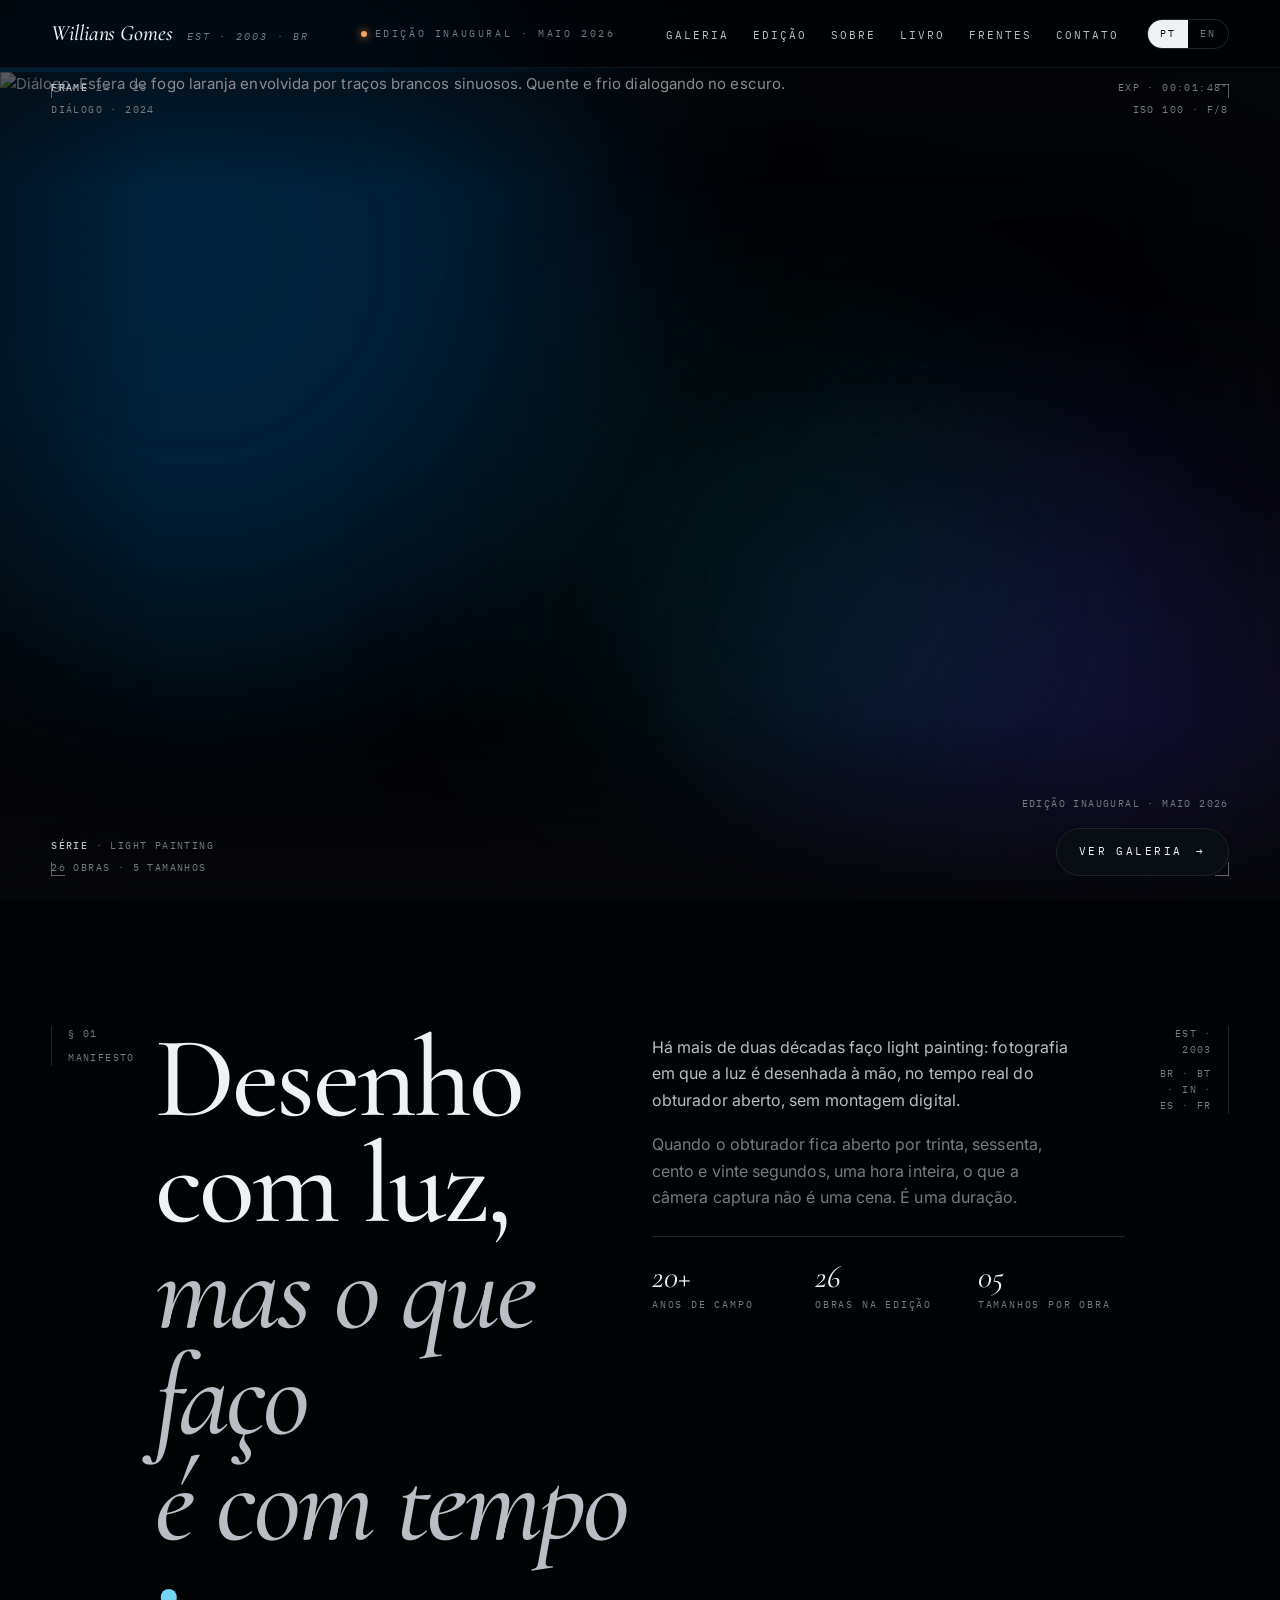
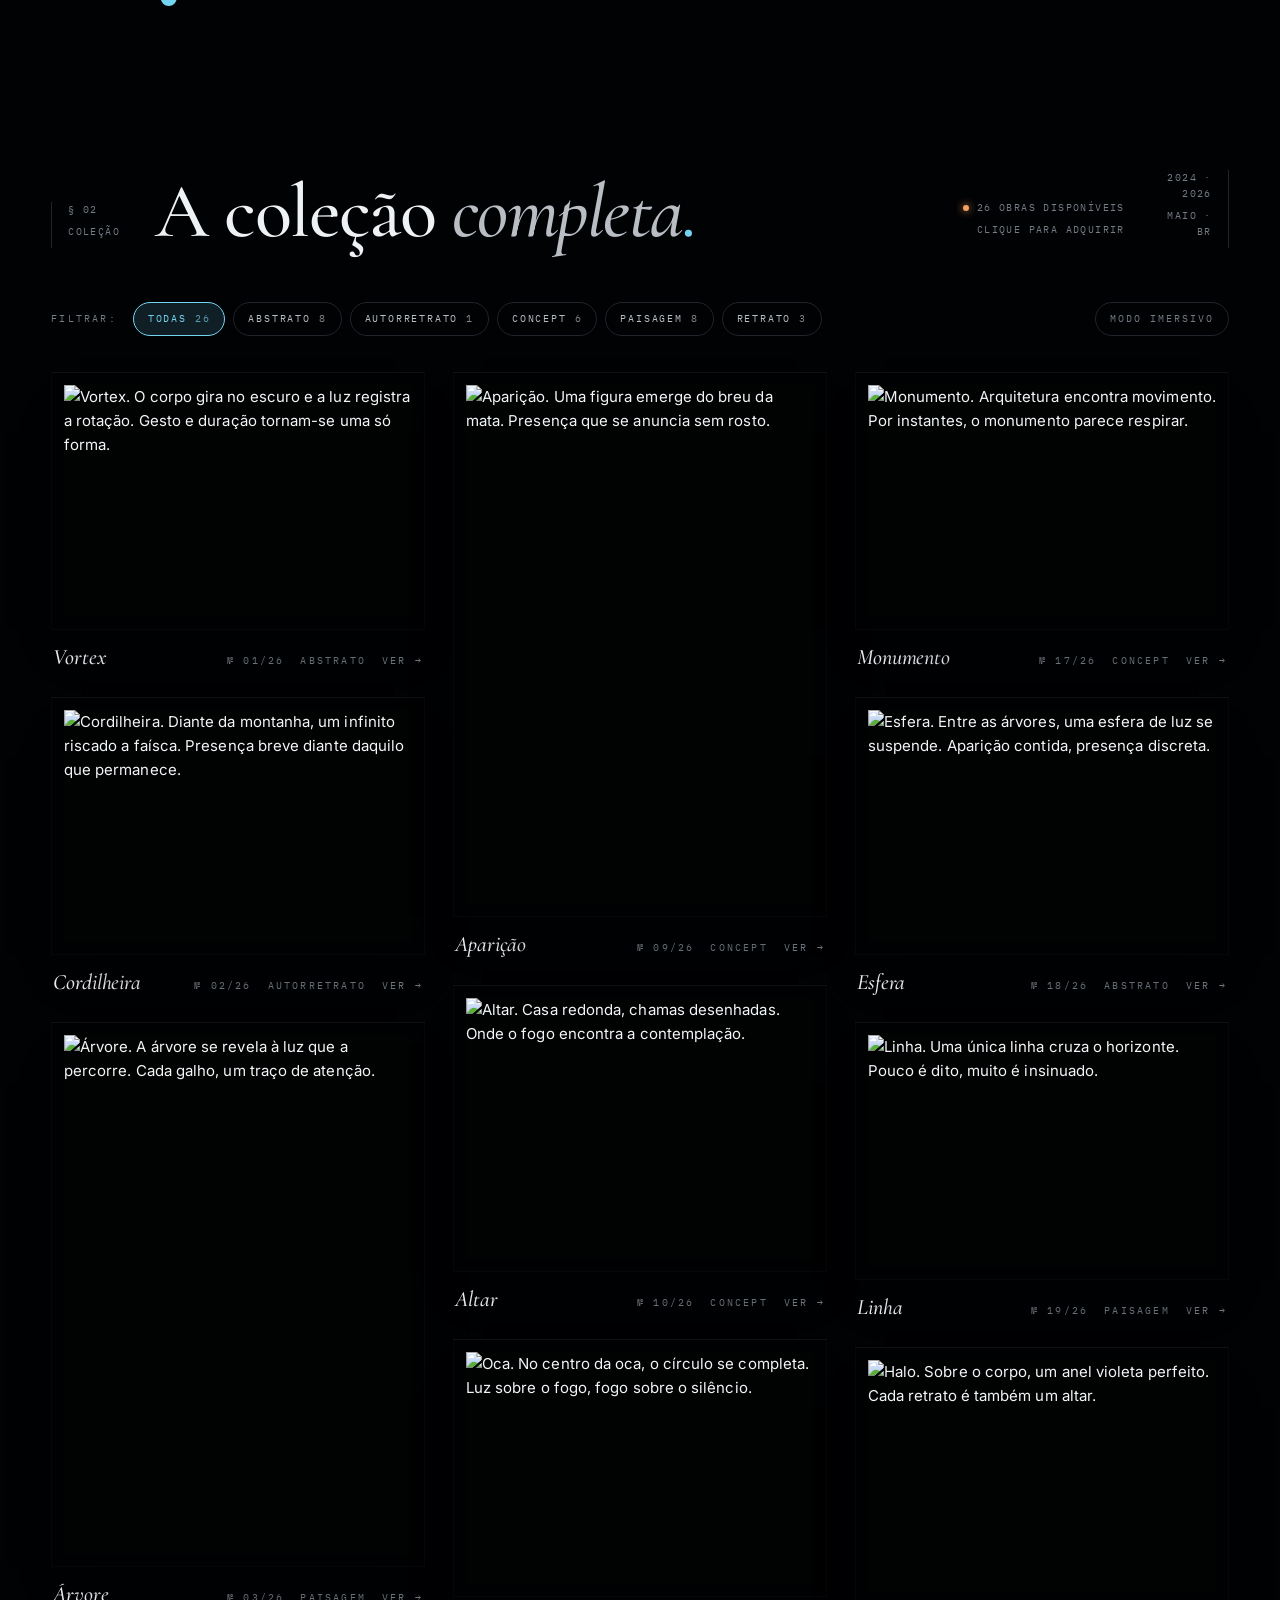
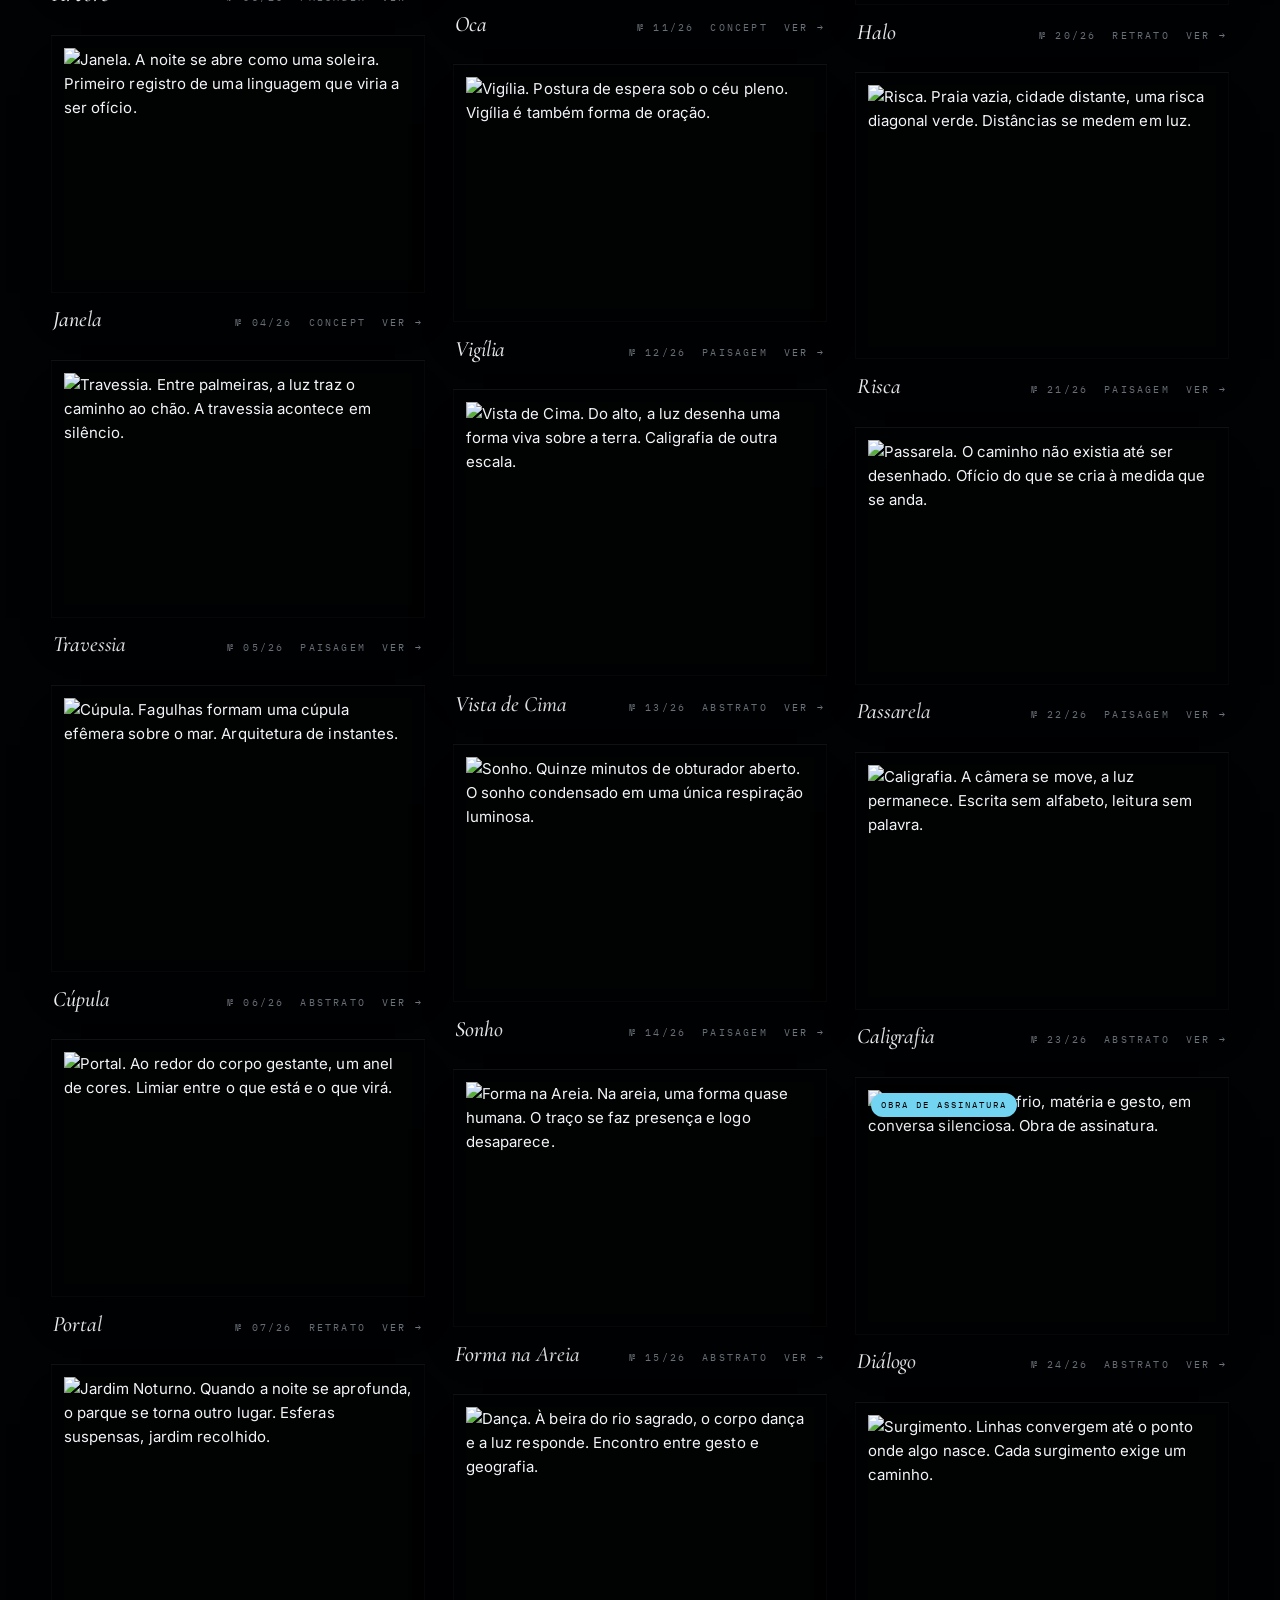
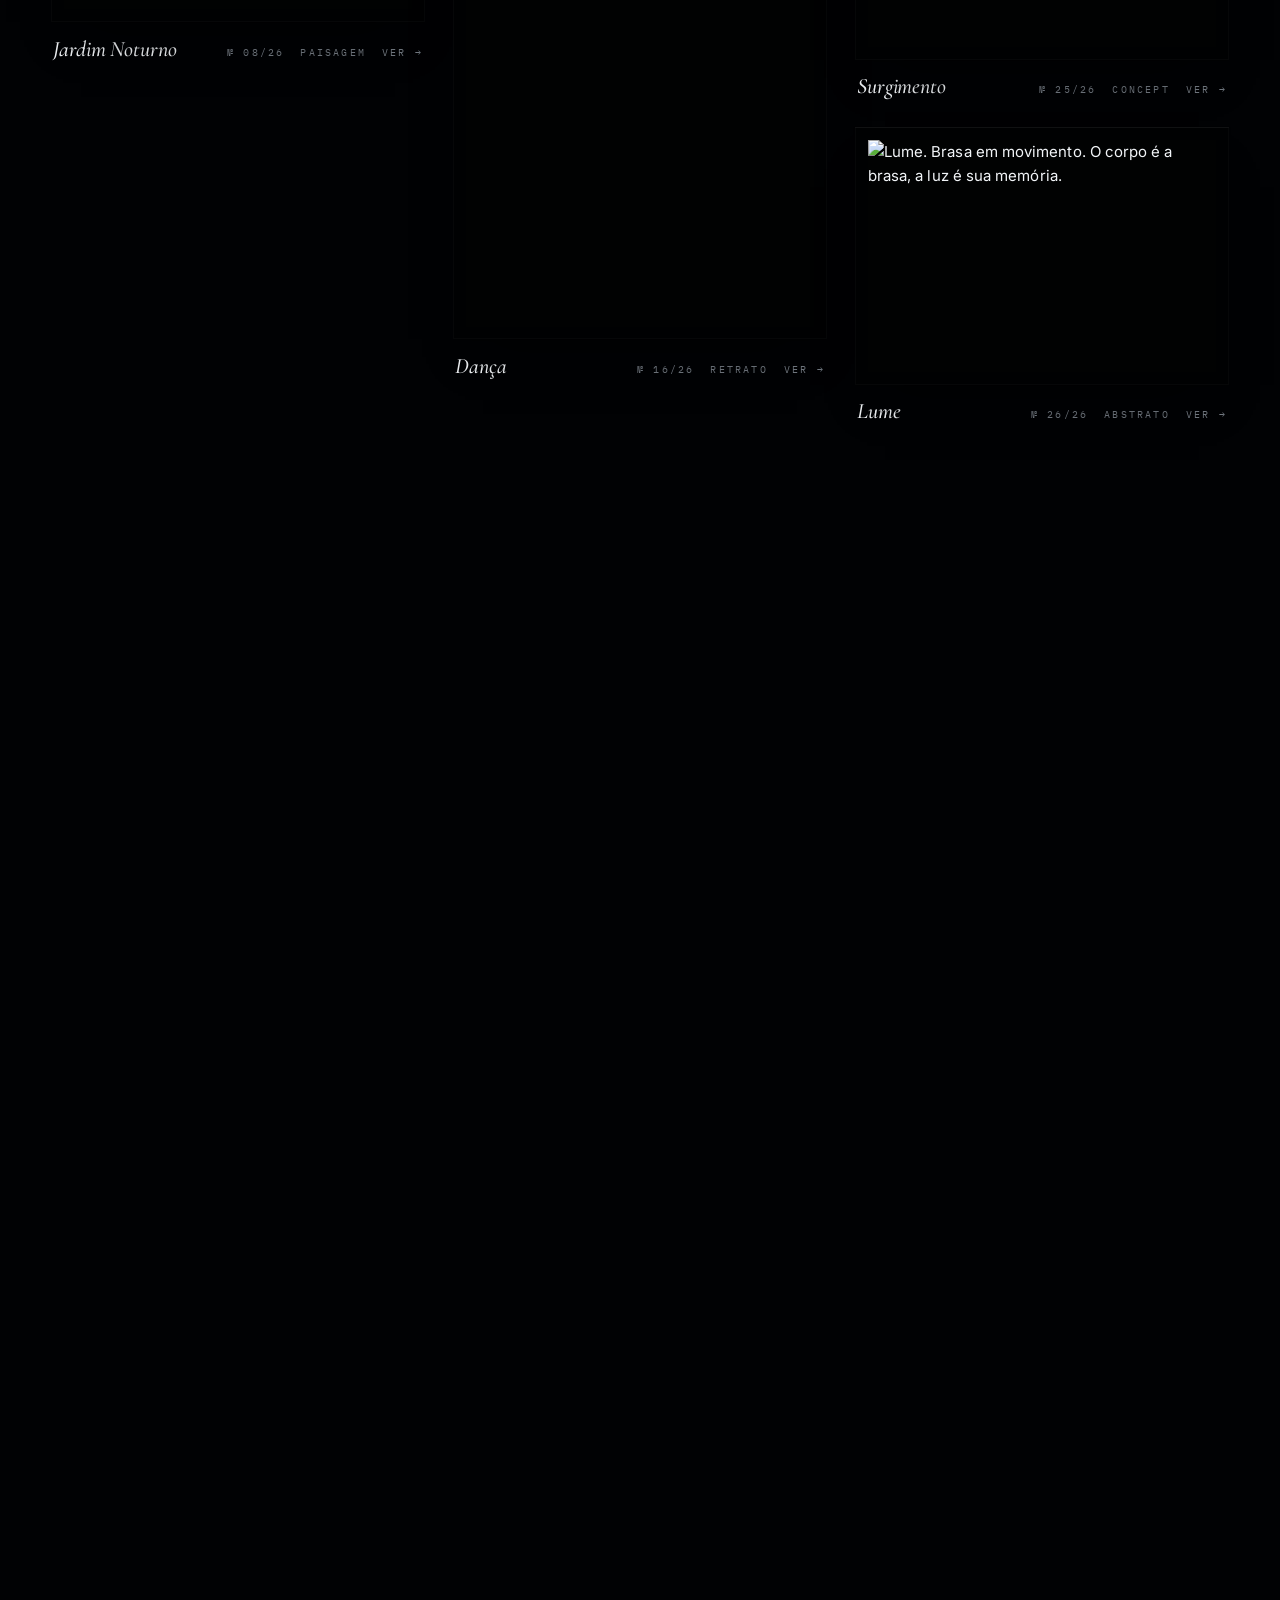
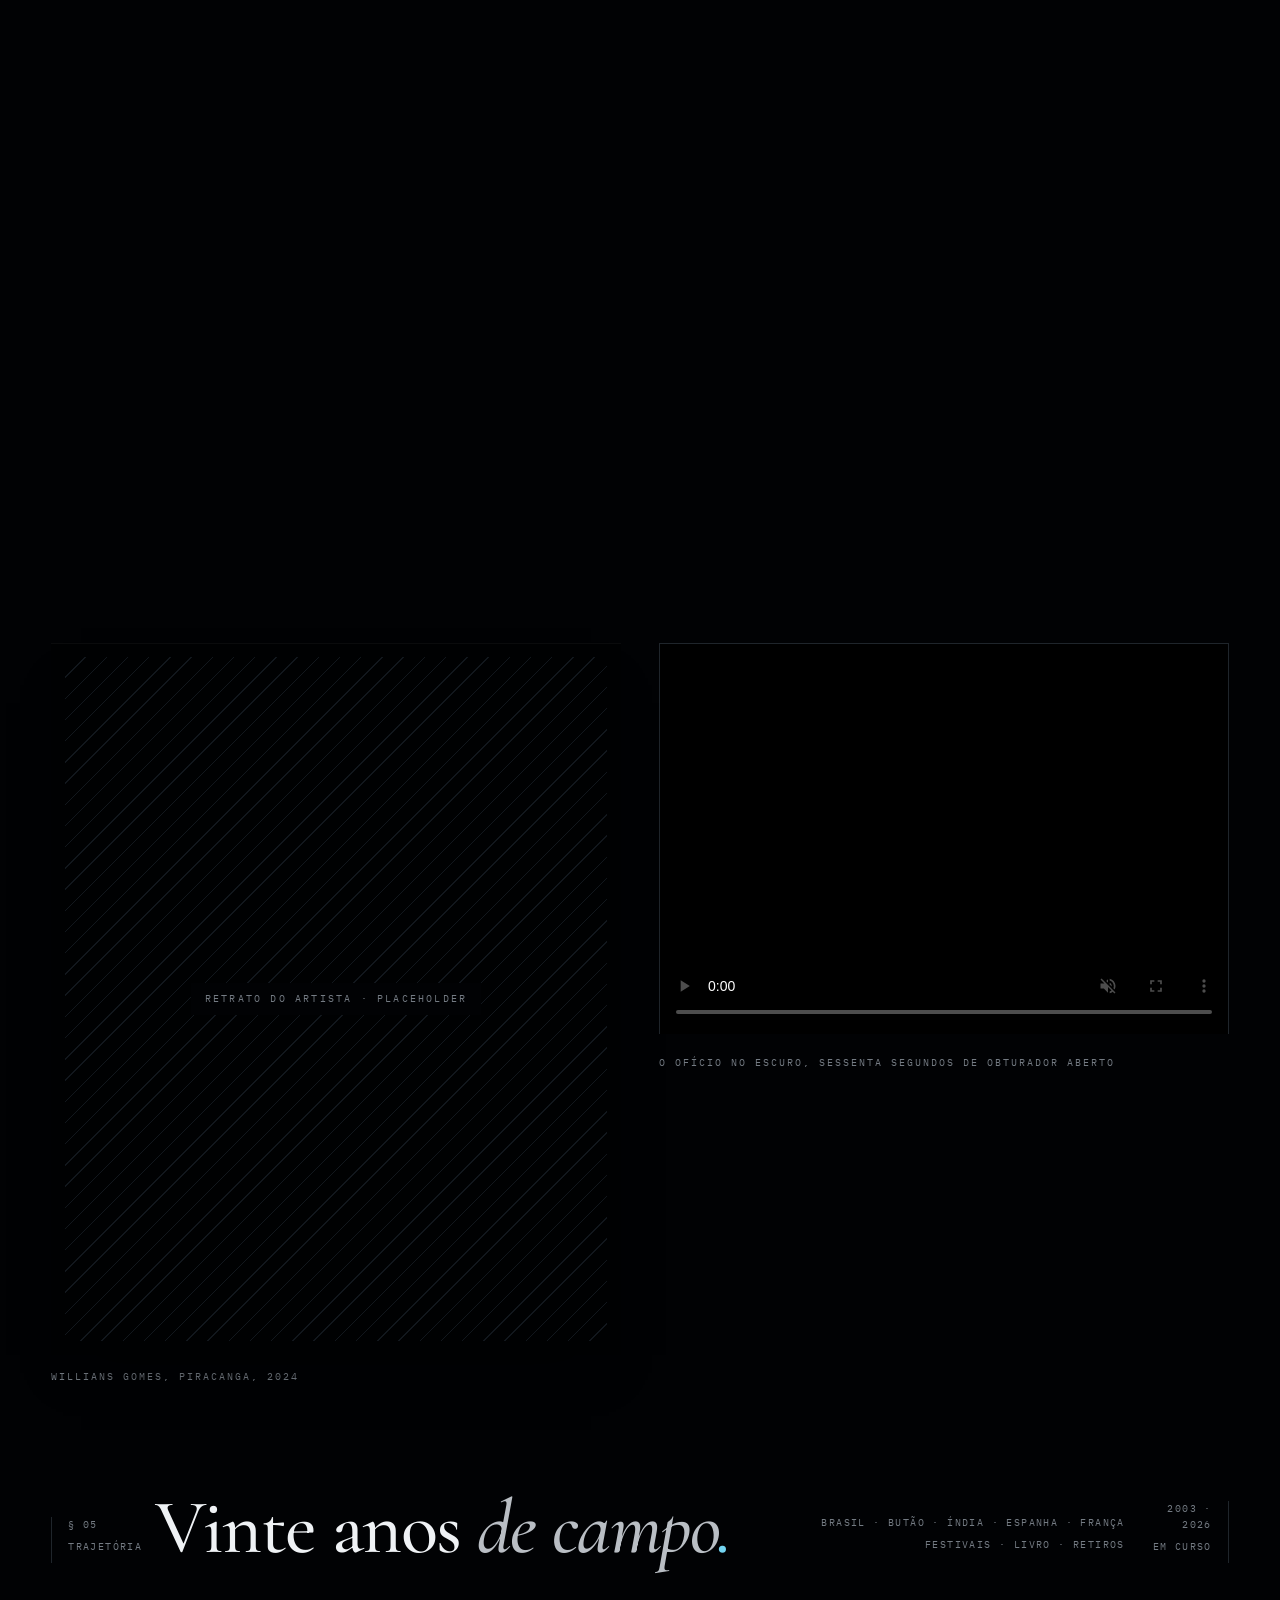
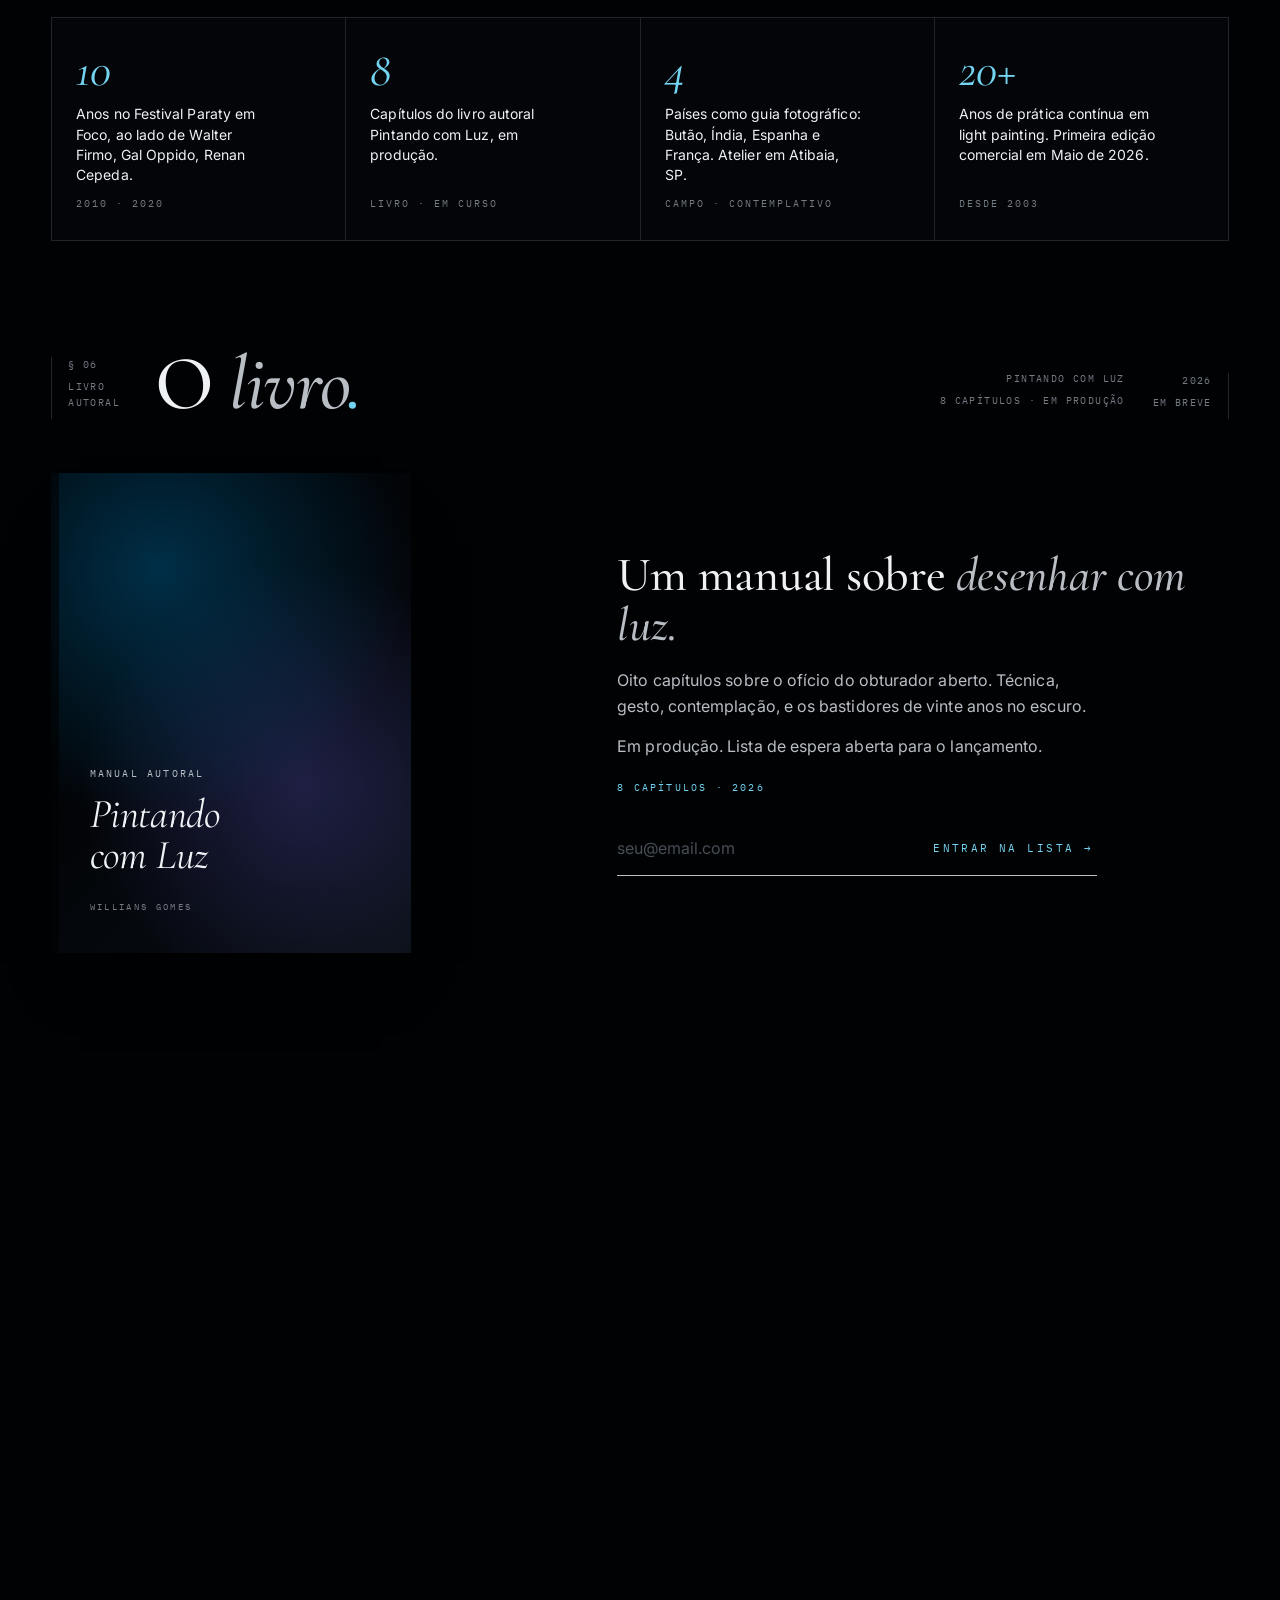
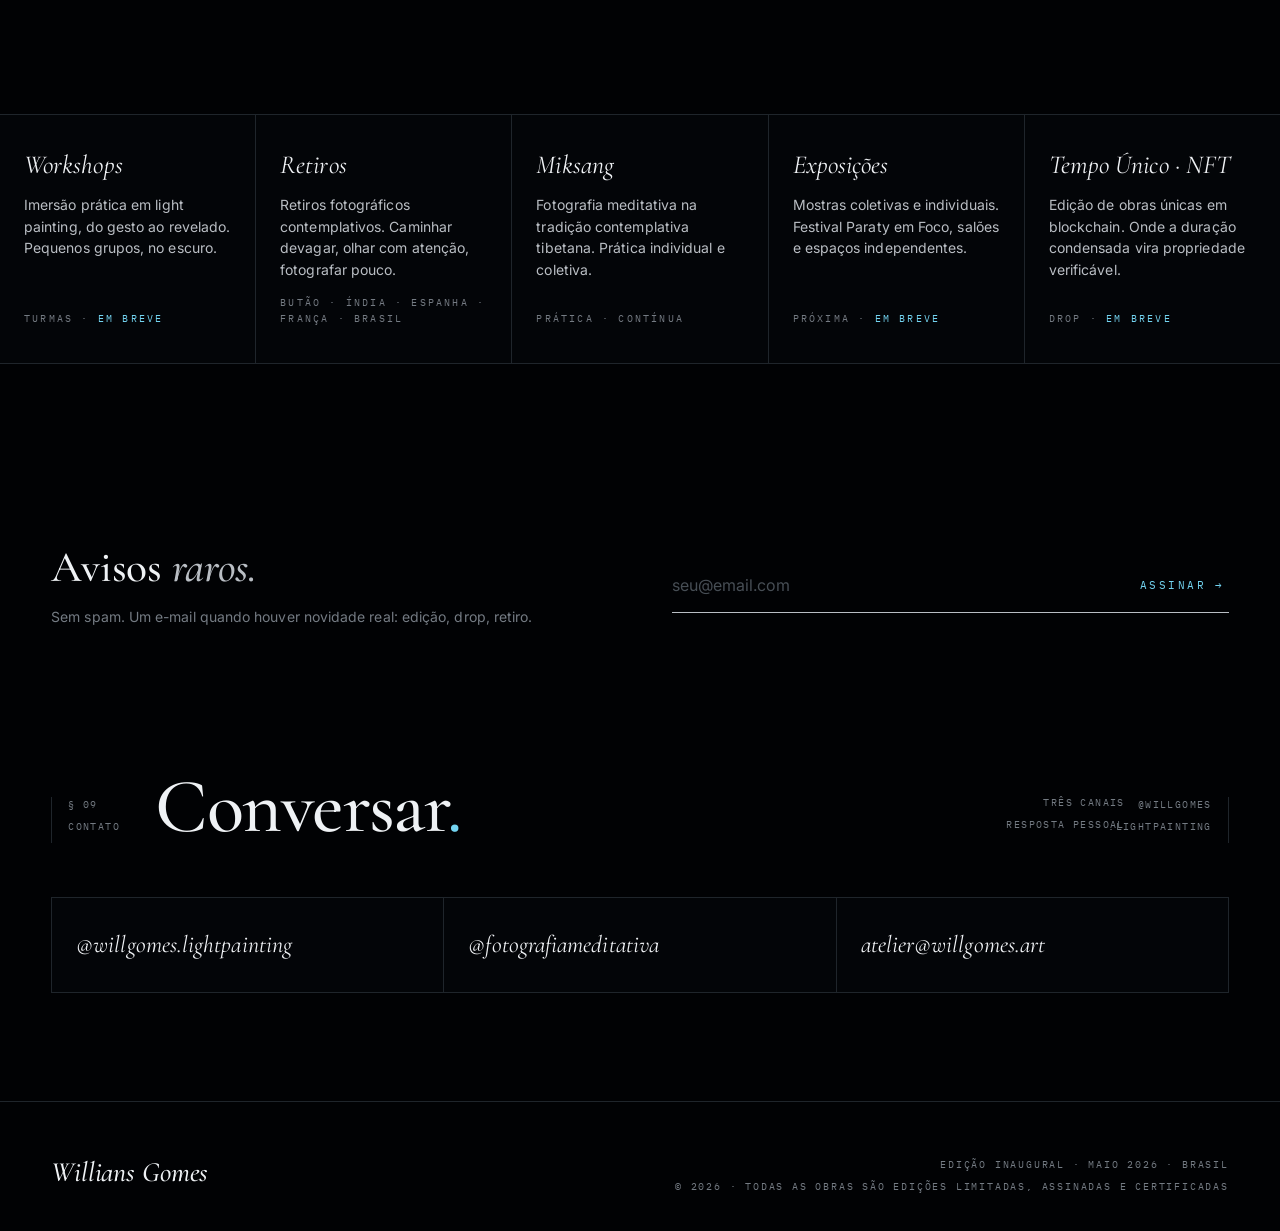
==== commit 98cbec78: "sobre · video de processo (longa exposicao 15s) substituindo placeholder - Substitui o placeholder '" ====
--- a/index.html
+++ b/index.html
@@ -477,6 +477,16 @@
   box-shadow: 0 1px 0 rgba(255,255,255,.04) inset, 0 30px 50px -30px rgba(0,0,0,.7);
 }
 .sobre-extras .placeholder.video{ aspect-ratio: 16 / 11; }
+.sobre-extras .process-video{
+  width:100%;
+  aspect-ratio:16/11;
+  object-fit:cover;
+  background:#000;
+  border:1px solid var(--line);
+  cursor:pointer;
+}
+.sobre-extras .process-video:focus-visible{ outline:2px solid var(--accent); outline-offset:2px; }
+
 .sobre-extras .placeholder .inner{
   position: absolute; inset: 14px;
   background-image: repeating-linear-gradient(135deg, transparent 0 14px, oklch(0.20 0.014 250) 14px 15px);
@@ -1336,11 +1346,17 @@
         <figcaption data-i18n="about.photo.cap">Willians Gomes, Piracanga, 2024</figcaption>
       </figure>
       <figure>
-        <div class="placeholder video">
-          <div class="inner"></div>
-          <span class="play-btn" aria-hidden="true">Play</span>
-          <span class="lbl" style="position:absolute; bottom: 20px; left: 20px;" data-i18n="about.process.placeholder">Vídeo de processo · em breve</span>
-        </div>
+        <video
+          class="process-video"
+          src="https://raw.githubusercontent.com/williansdesign-bot/willgomes-portfolio-public/main/video/longa-exposicao.mov"
+          controls
+          preload="metadata"
+          playsinline
+          muted
+          loop
+          poster="https://raw.githubusercontent.com/williansdesign-bot/willgomes-portfolio-public/main/apostila/PORT_WAG_8599.jpg"
+          aria-label="Vídeo de processo: longa exposição">
+        </video>
         <figcaption data-i18n="about.process.cap">O ofício no escuro, sessenta segundos de obturador aberto</figcaption>
       </figure>
     </div>
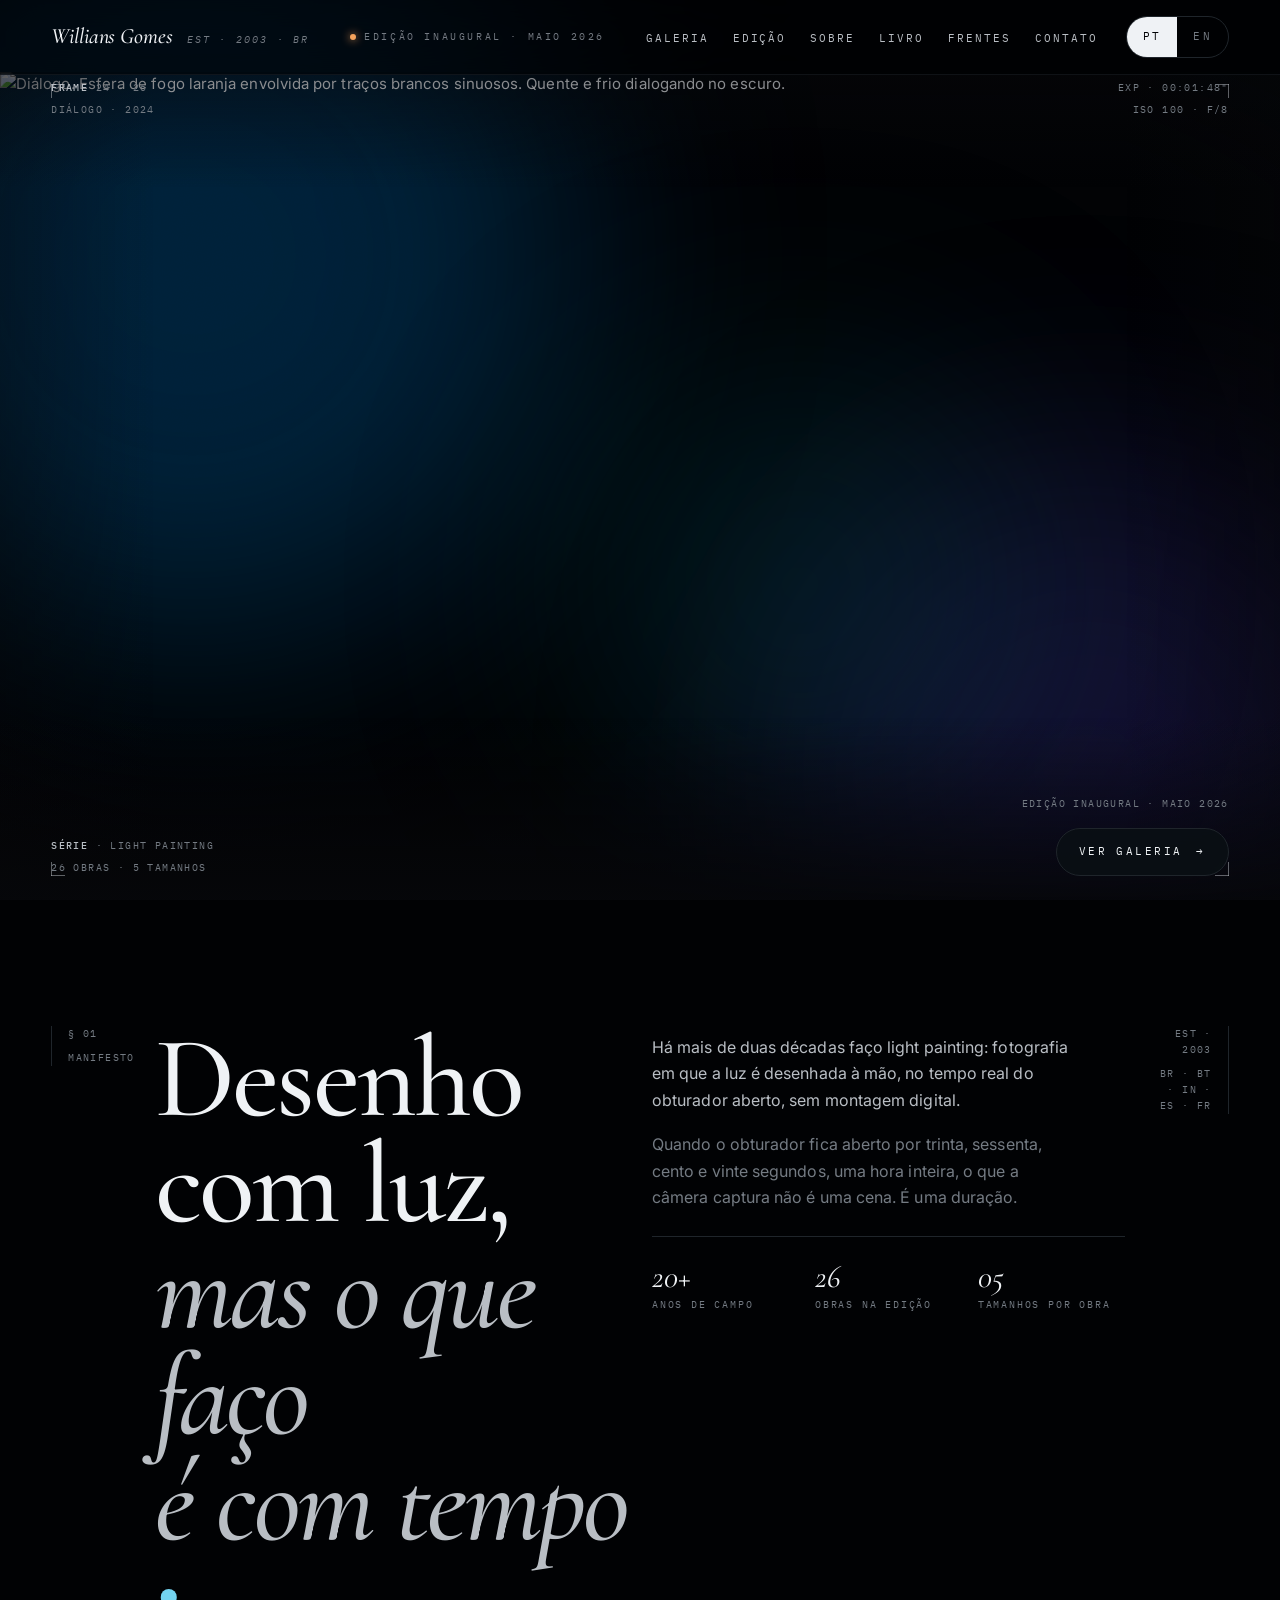
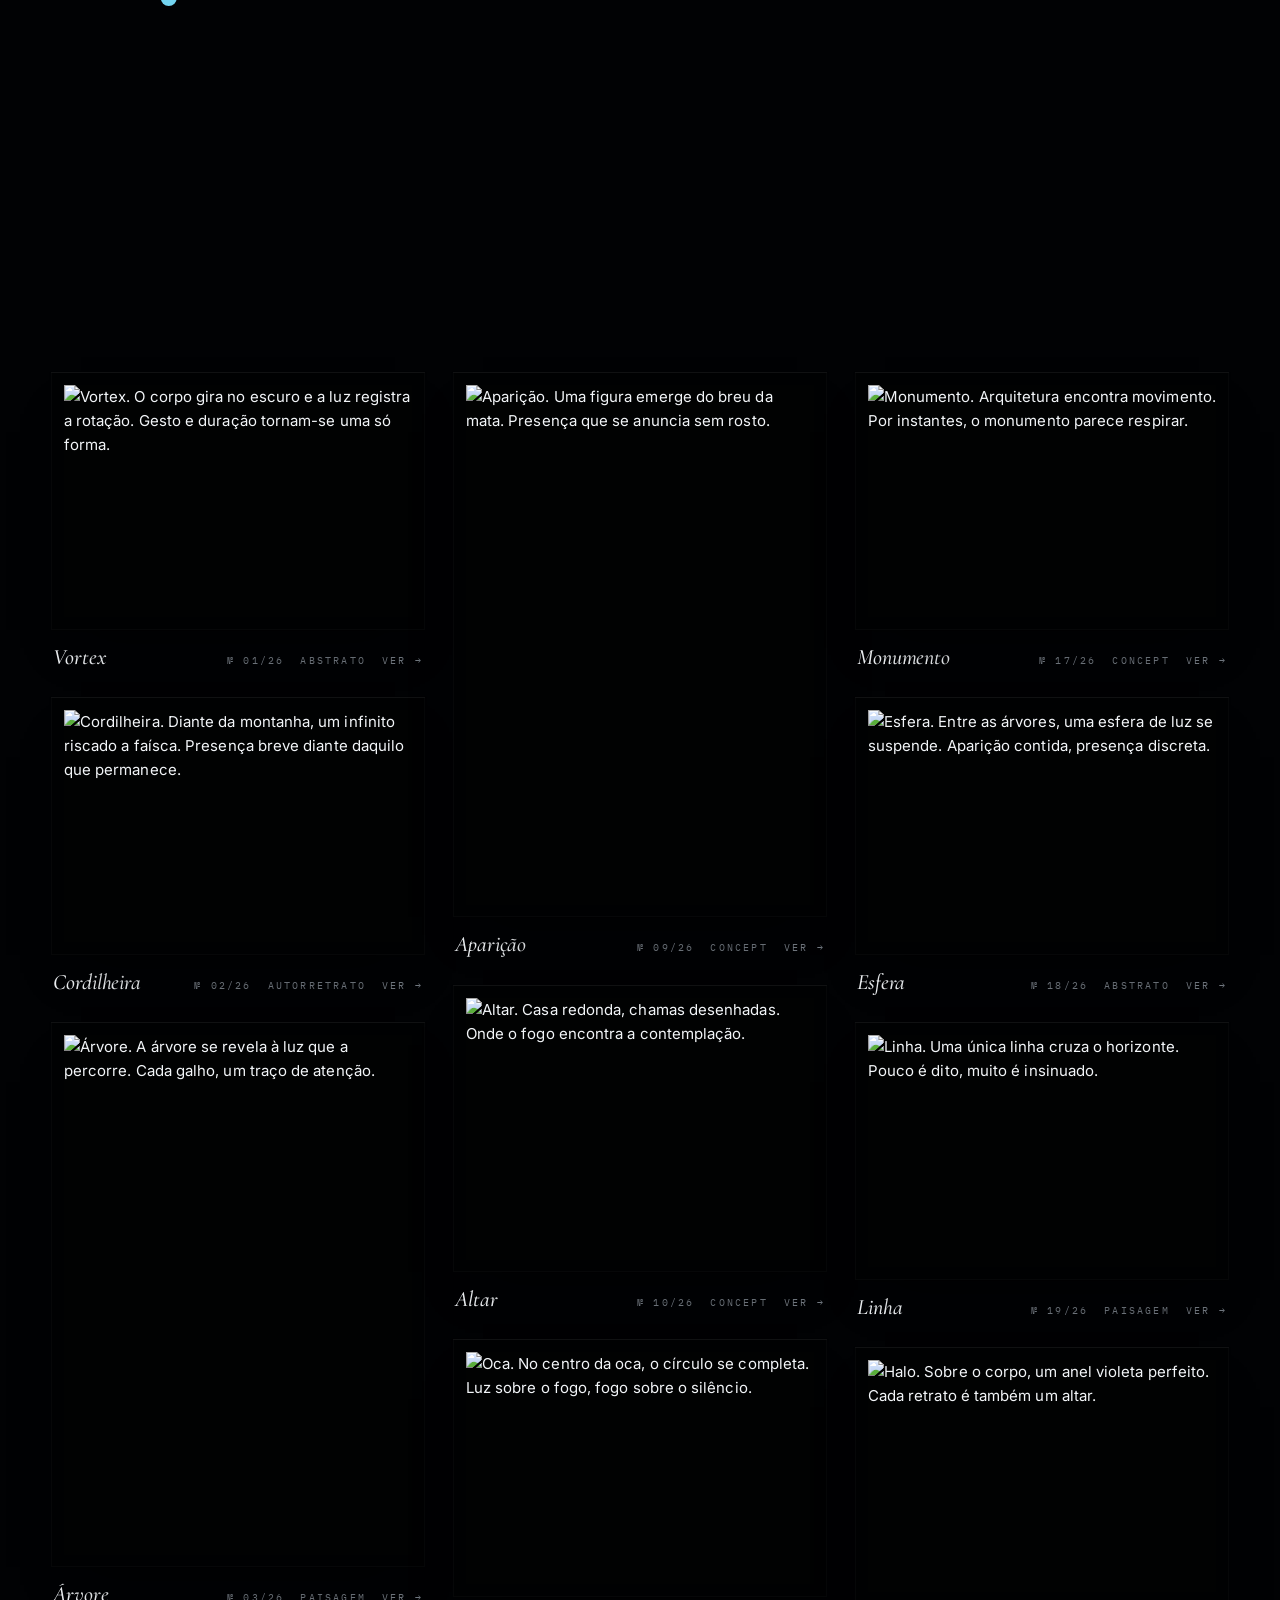
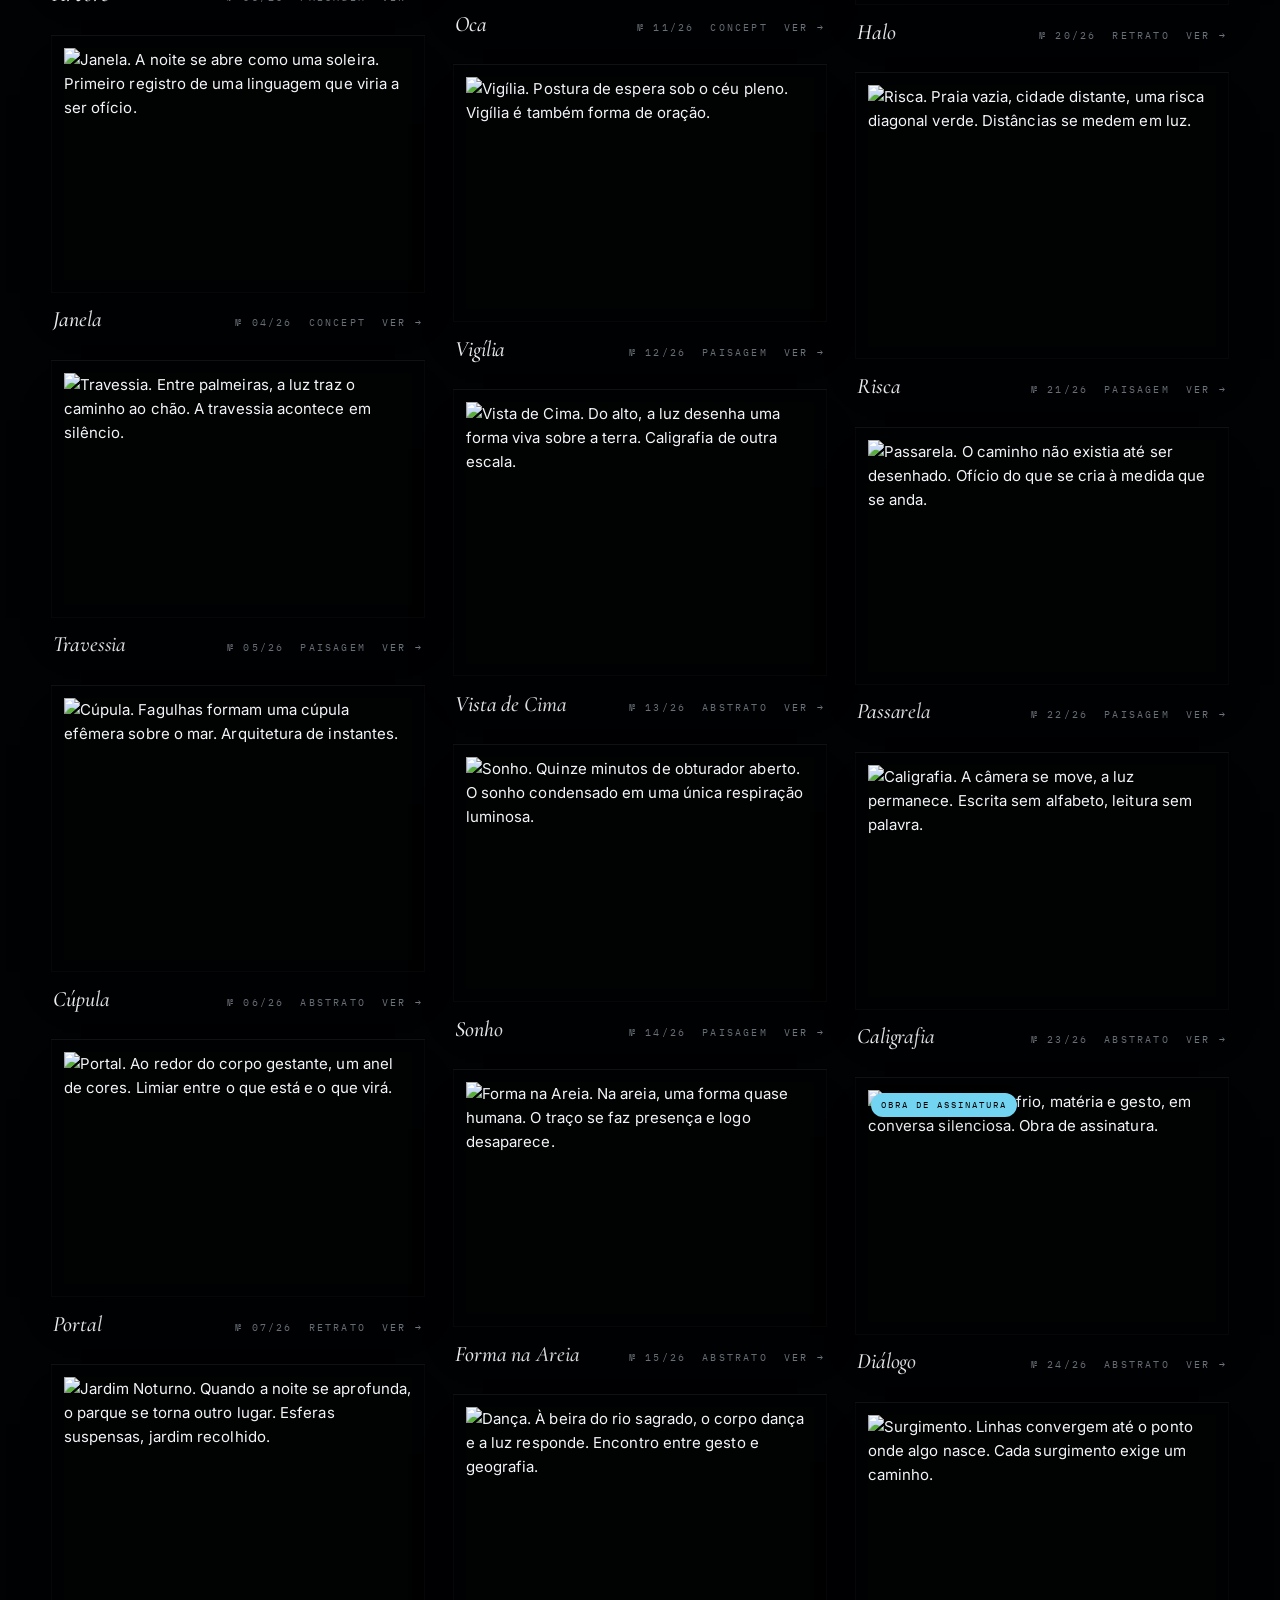
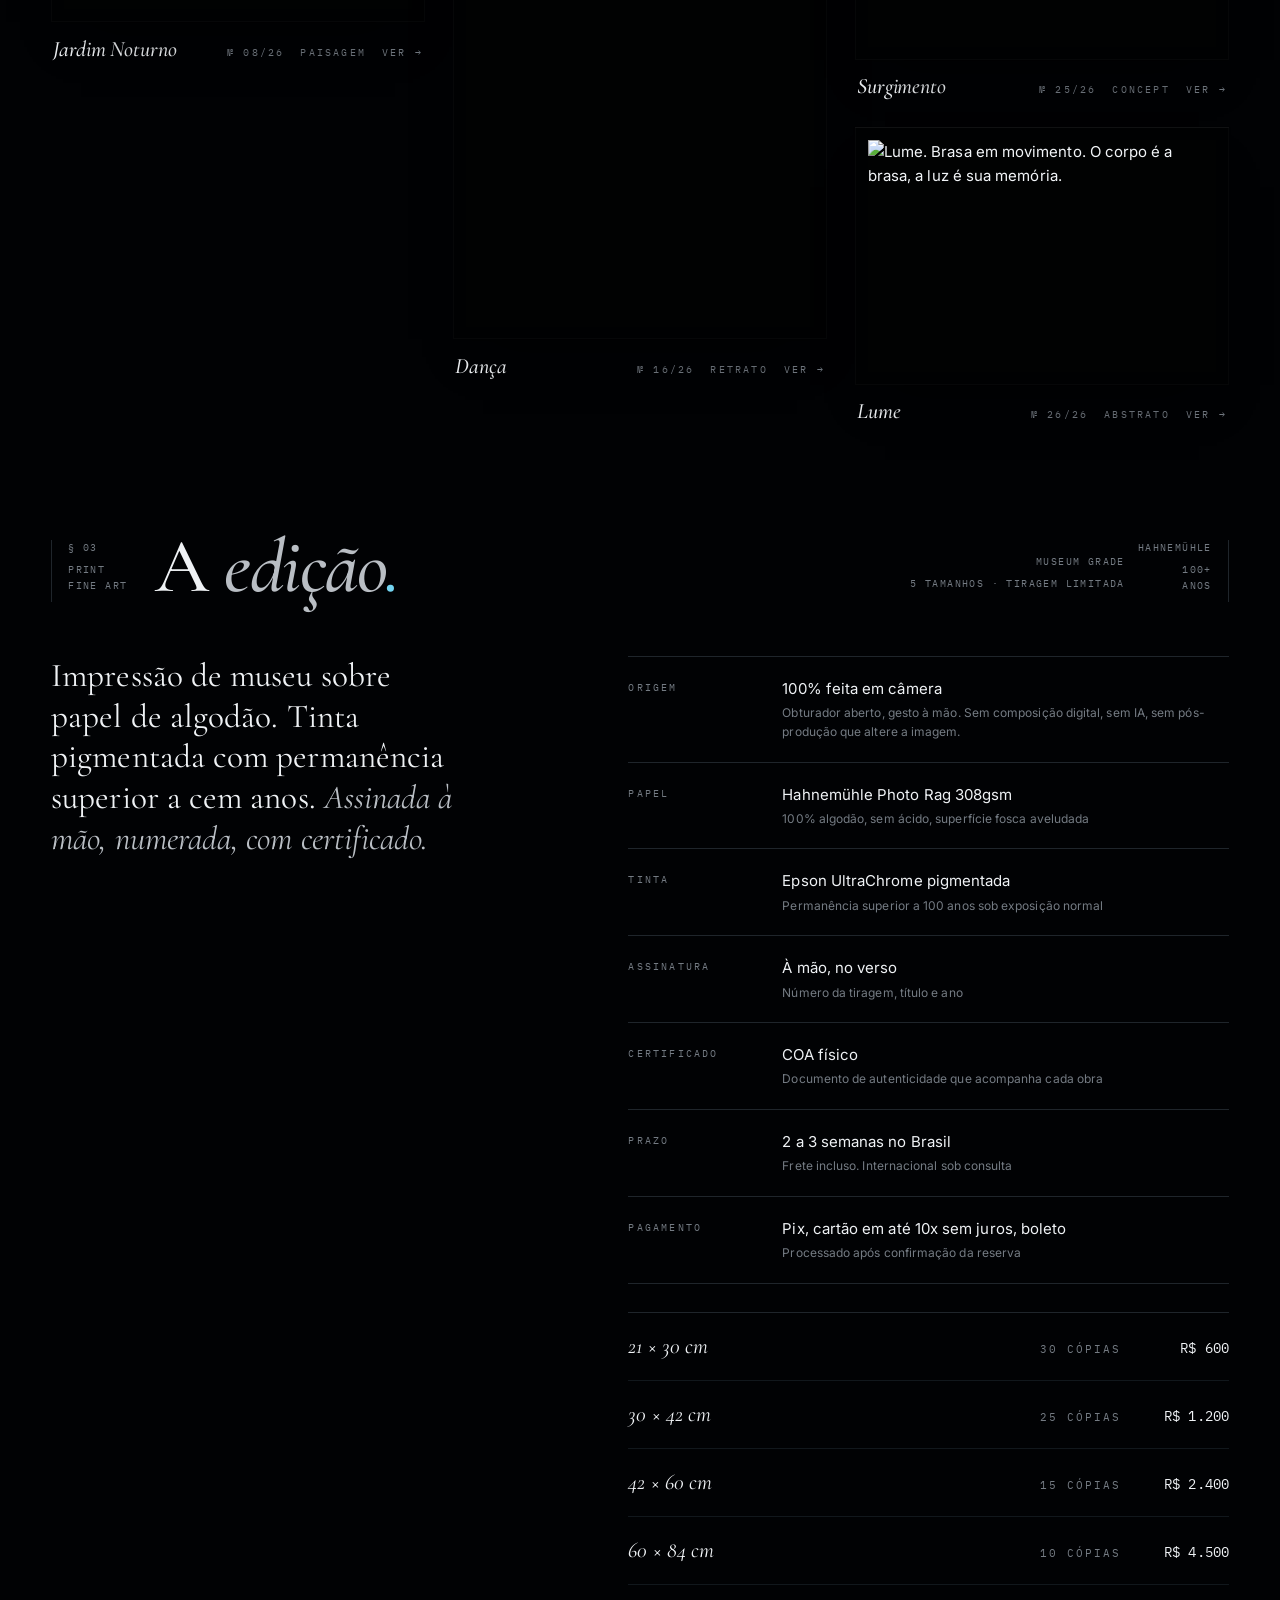
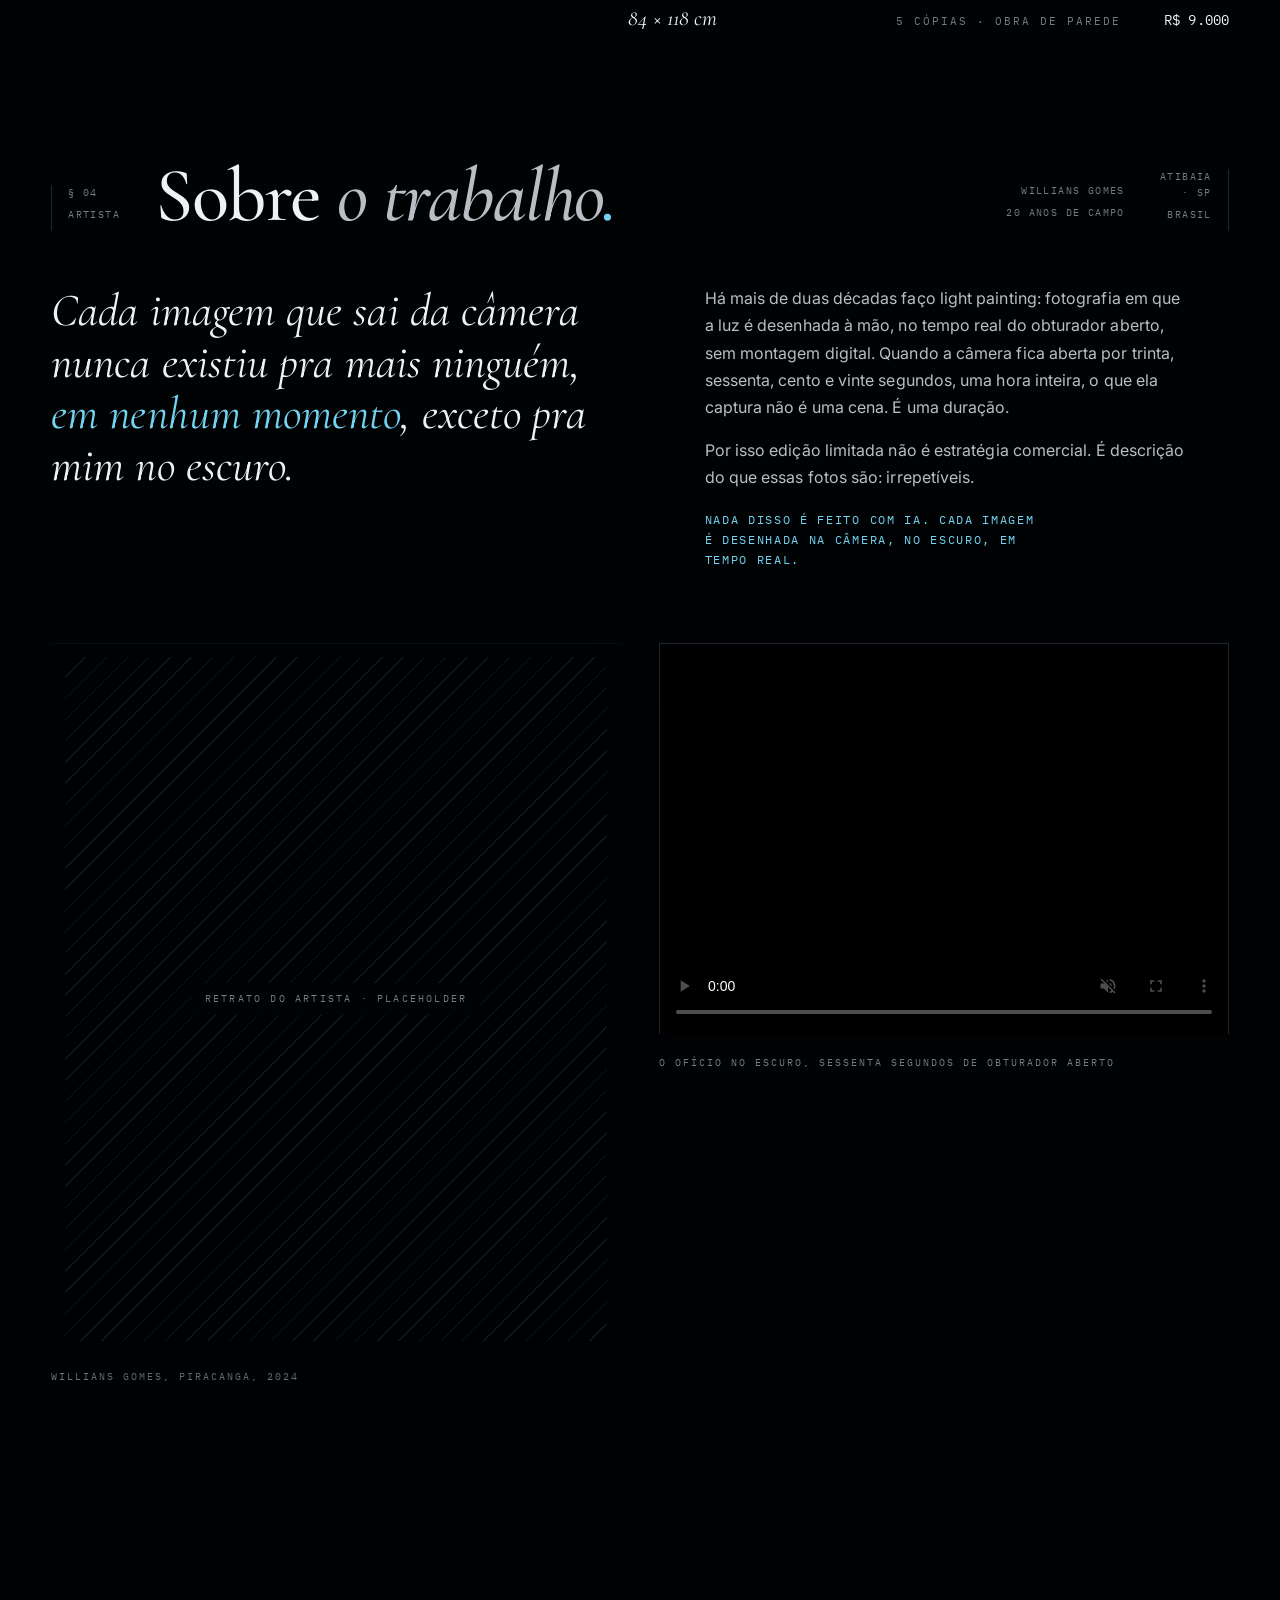
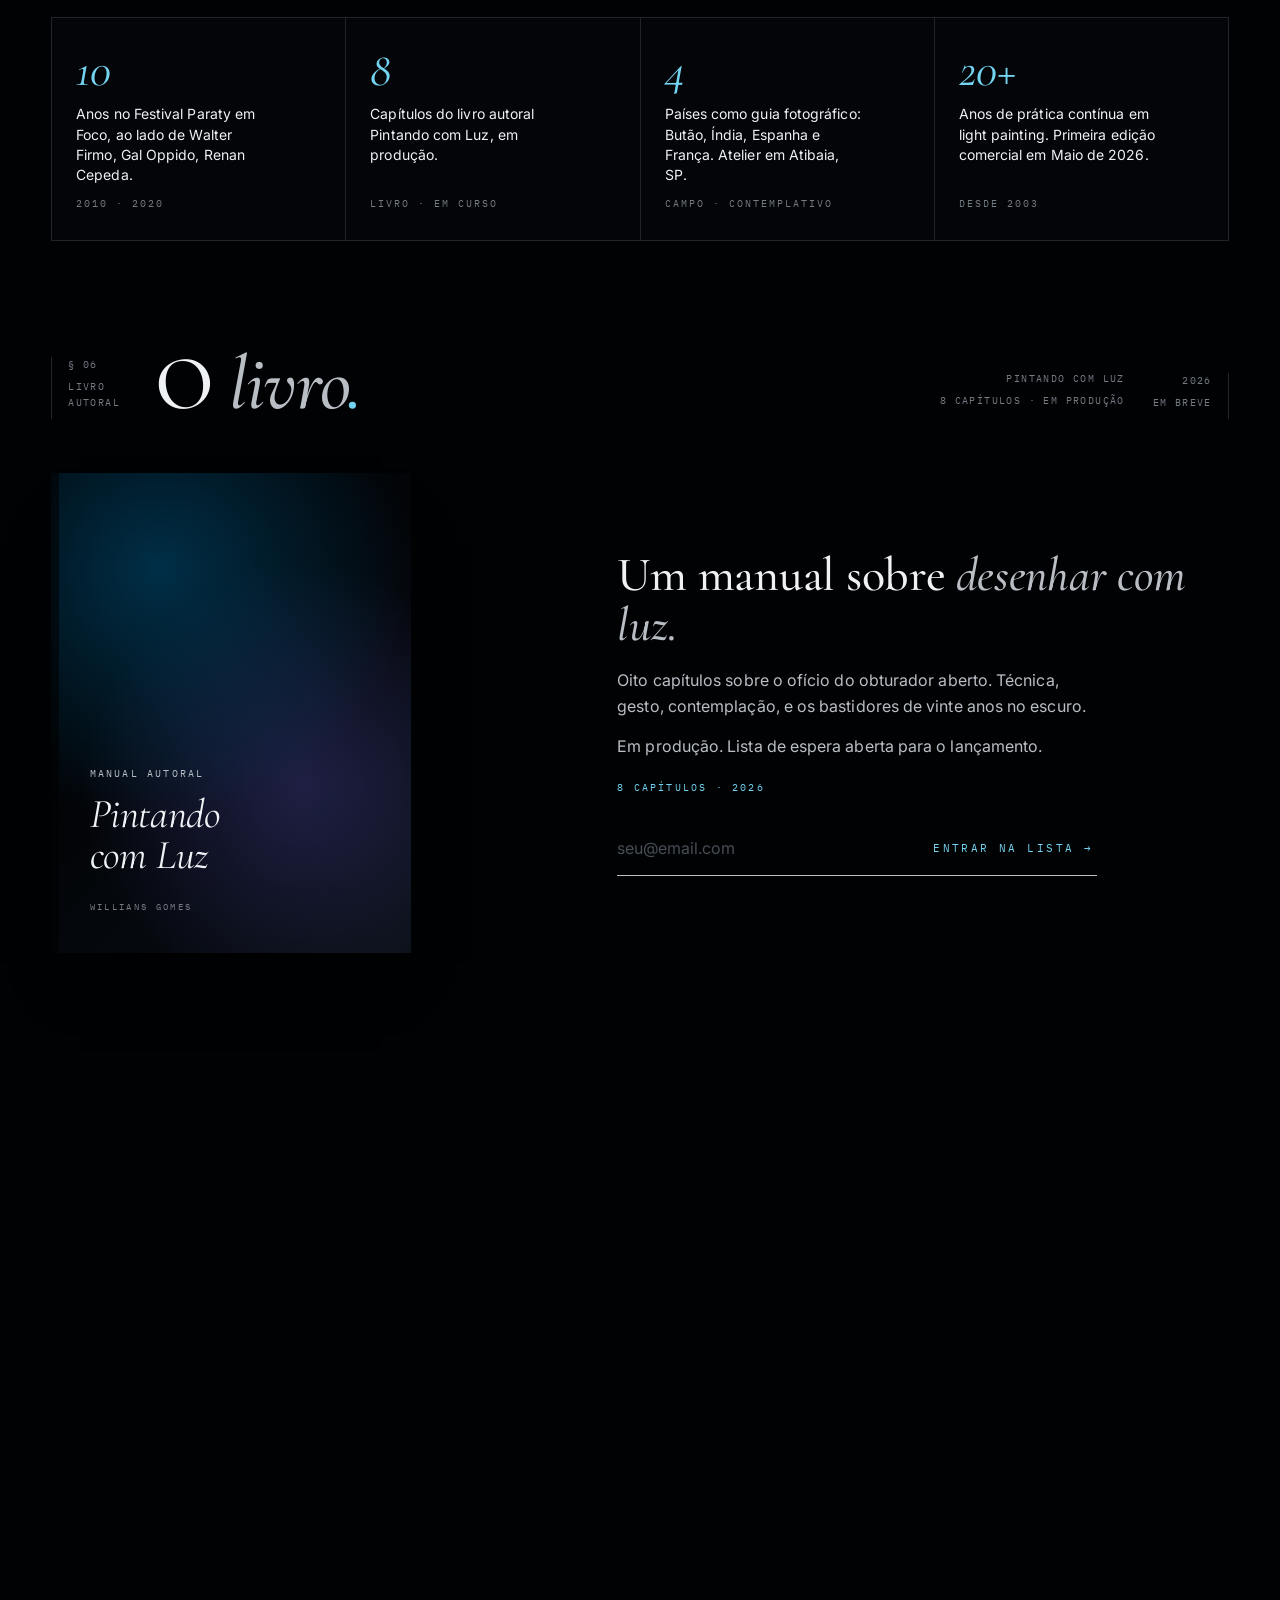
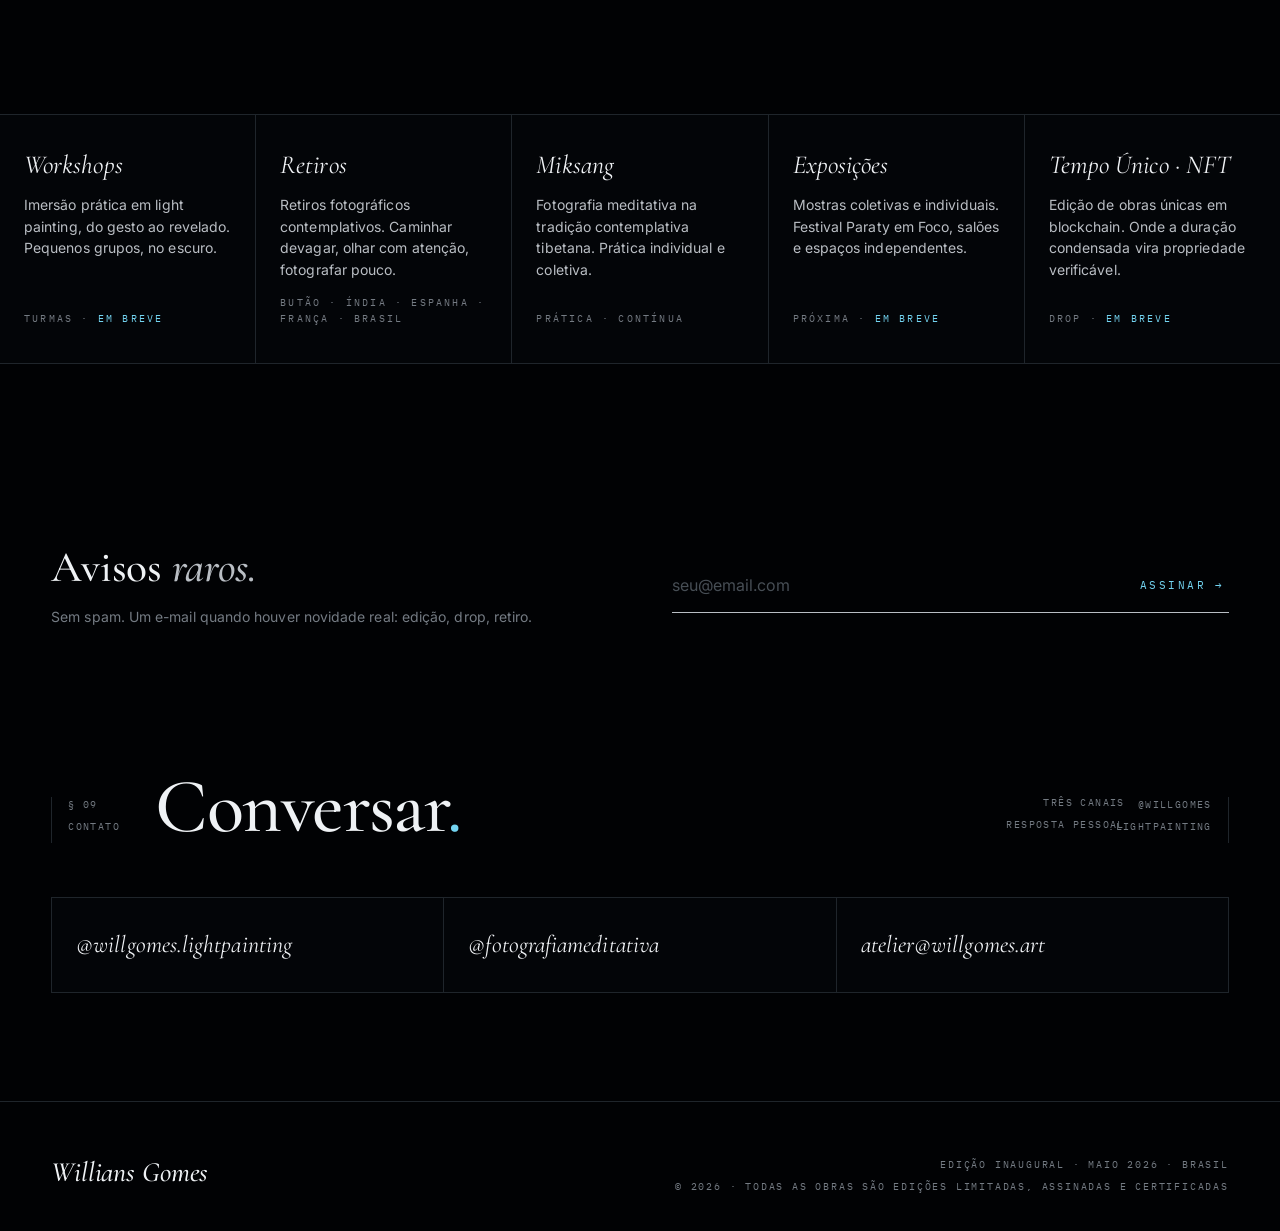
==== commit 2431f080: "fix · toggle PT/EN mobile (area de toque + event delegation) - Botoes do lang-toggle: min-height 40p" ====
--- a/index.html
+++ b/index.html
@@ -445,15 +445,21 @@
 .lang-toggle{
   display: inline-flex; gap: 0; margin-left: 4px;
   border: 1px solid var(--line); border-radius: 999px; overflow: hidden;
+  position: relative; z-index: 60;
 }
 .lang-toggle button{
-  font-family: var(--mono); font-size: 10px; letter-spacing: .2em; text-transform: uppercase;
-  padding: 6px 12px;
+  font-family: var(--mono); font-size: 11px; letter-spacing: .2em; text-transform: uppercase;
+  padding: 10px 16px;
+  min-height: 40px;
+  min-width: 48px;
   color: var(--muted);
   background: transparent;
   border: 0;
   transition: background .25s, color .25s;
   cursor: pointer;
+  touch-action: manipulation;
+  -webkit-tap-highlight-color: transparent;
+  user-select: none;
 }
 .lang-toggle button:hover{ color: var(--fg); }
 .lang-toggle button[aria-pressed="true"]{ background: var(--fg); color: var(--bg-deep); }
@@ -1781,9 +1787,12 @@
     if(typeof window.__wgUpdateTitle === 'function') window.__wgUpdateTitle();
   }
 
-  // Bind lang toggle buttons
-  document.querySelectorAll('.lang-toggle button').forEach(b => {
-    b.addEventListener('click', () => applyLang(b.dataset.lang));
+  // Bind lang toggle buttons via event delegation (robusto pra mobile)
+  document.addEventListener('click', (e) => {
+    const btn = e.target.closest('.lang-toggle button[data-lang]');
+    if(!btn) return;
+    e.preventDefault();
+    applyLang(btn.dataset.lang);
   });
 
   const BASE = "https://raw.githubusercontent.com/williansdesign-bot/willgomes-portfolio-public/main/apostila/";
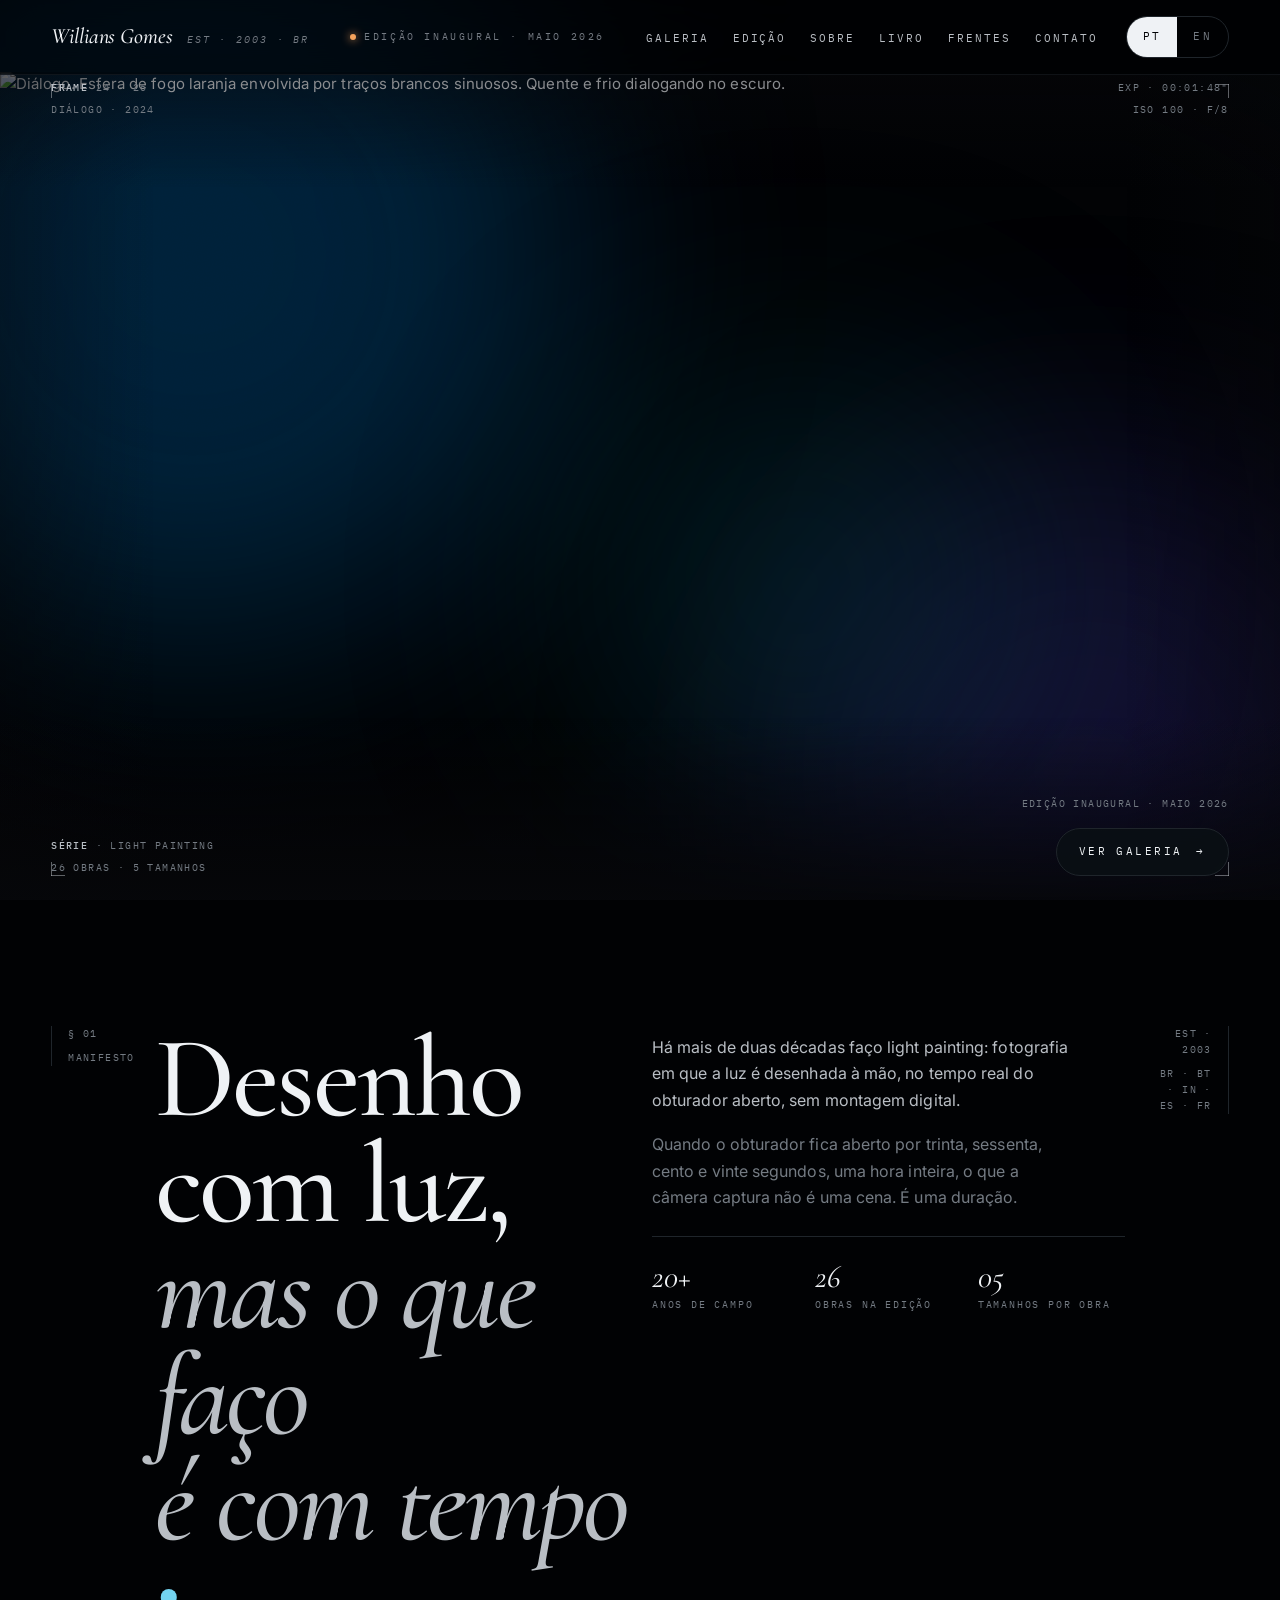
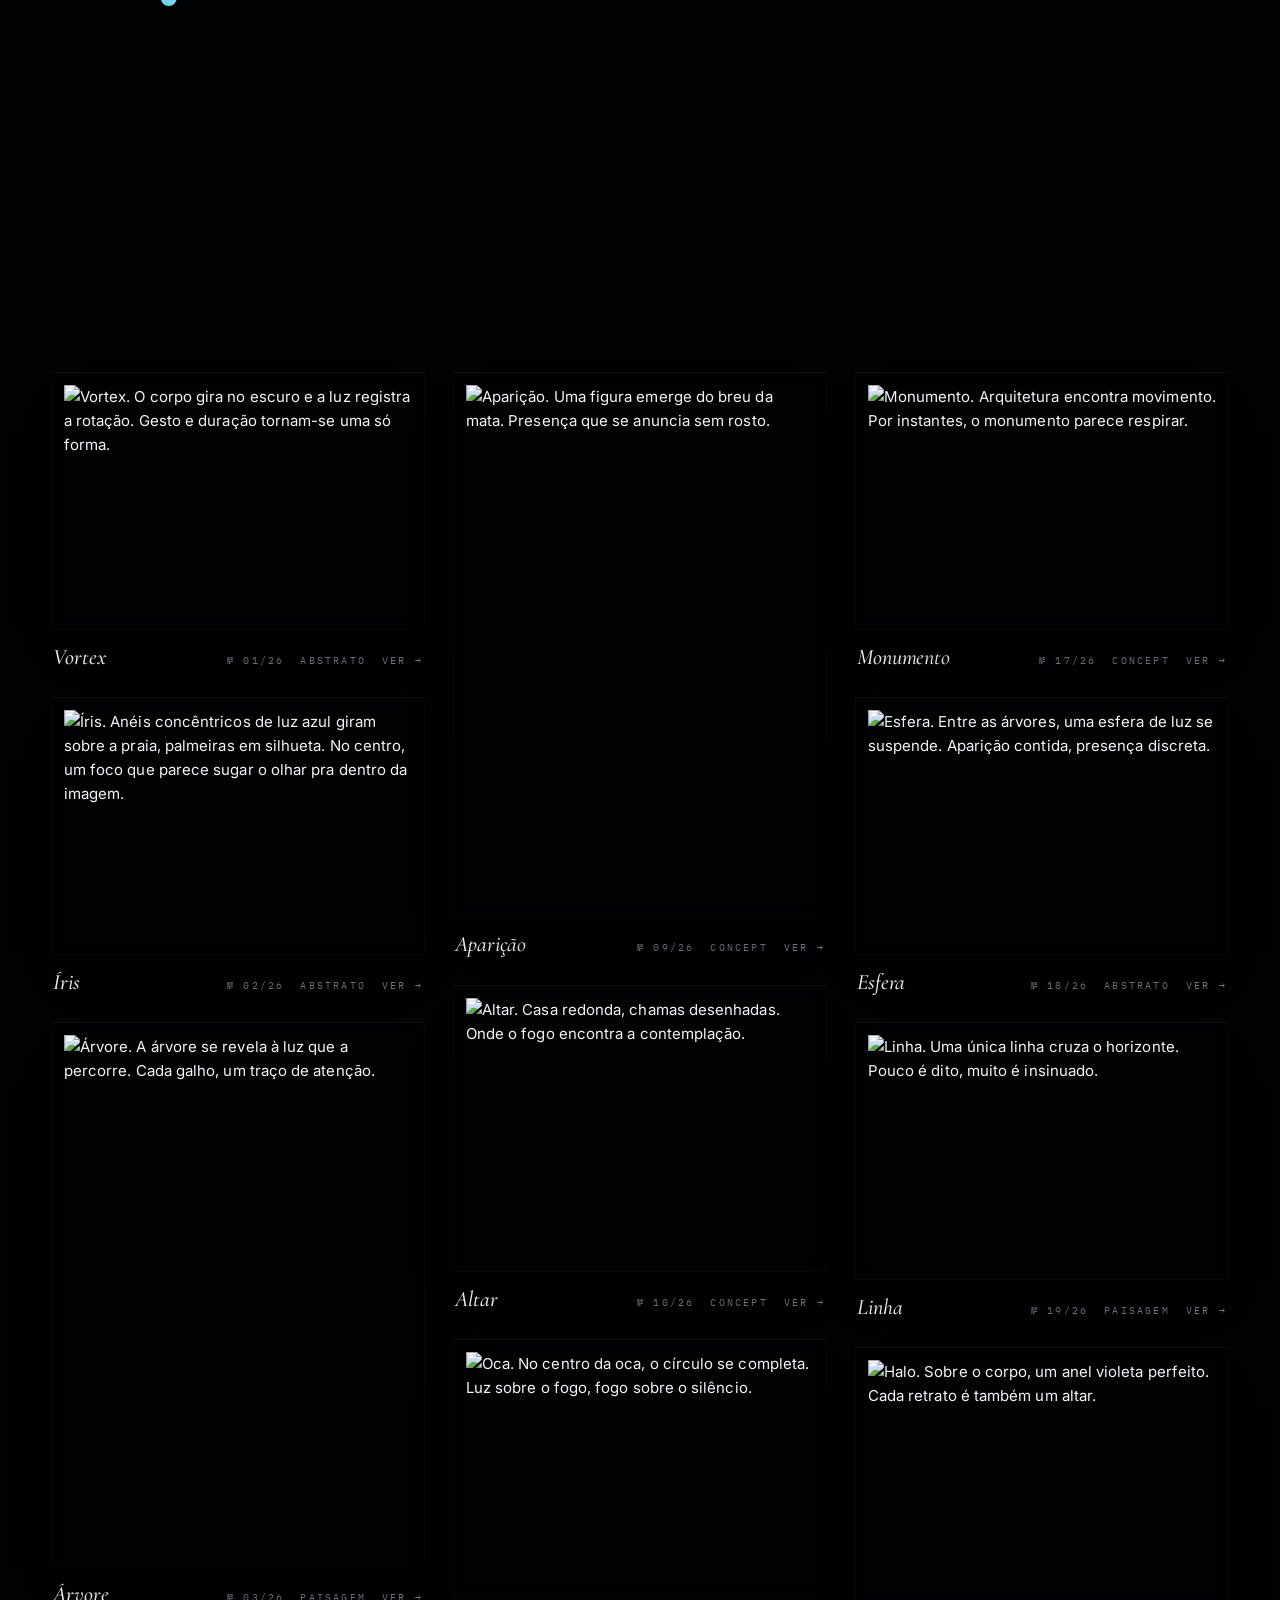
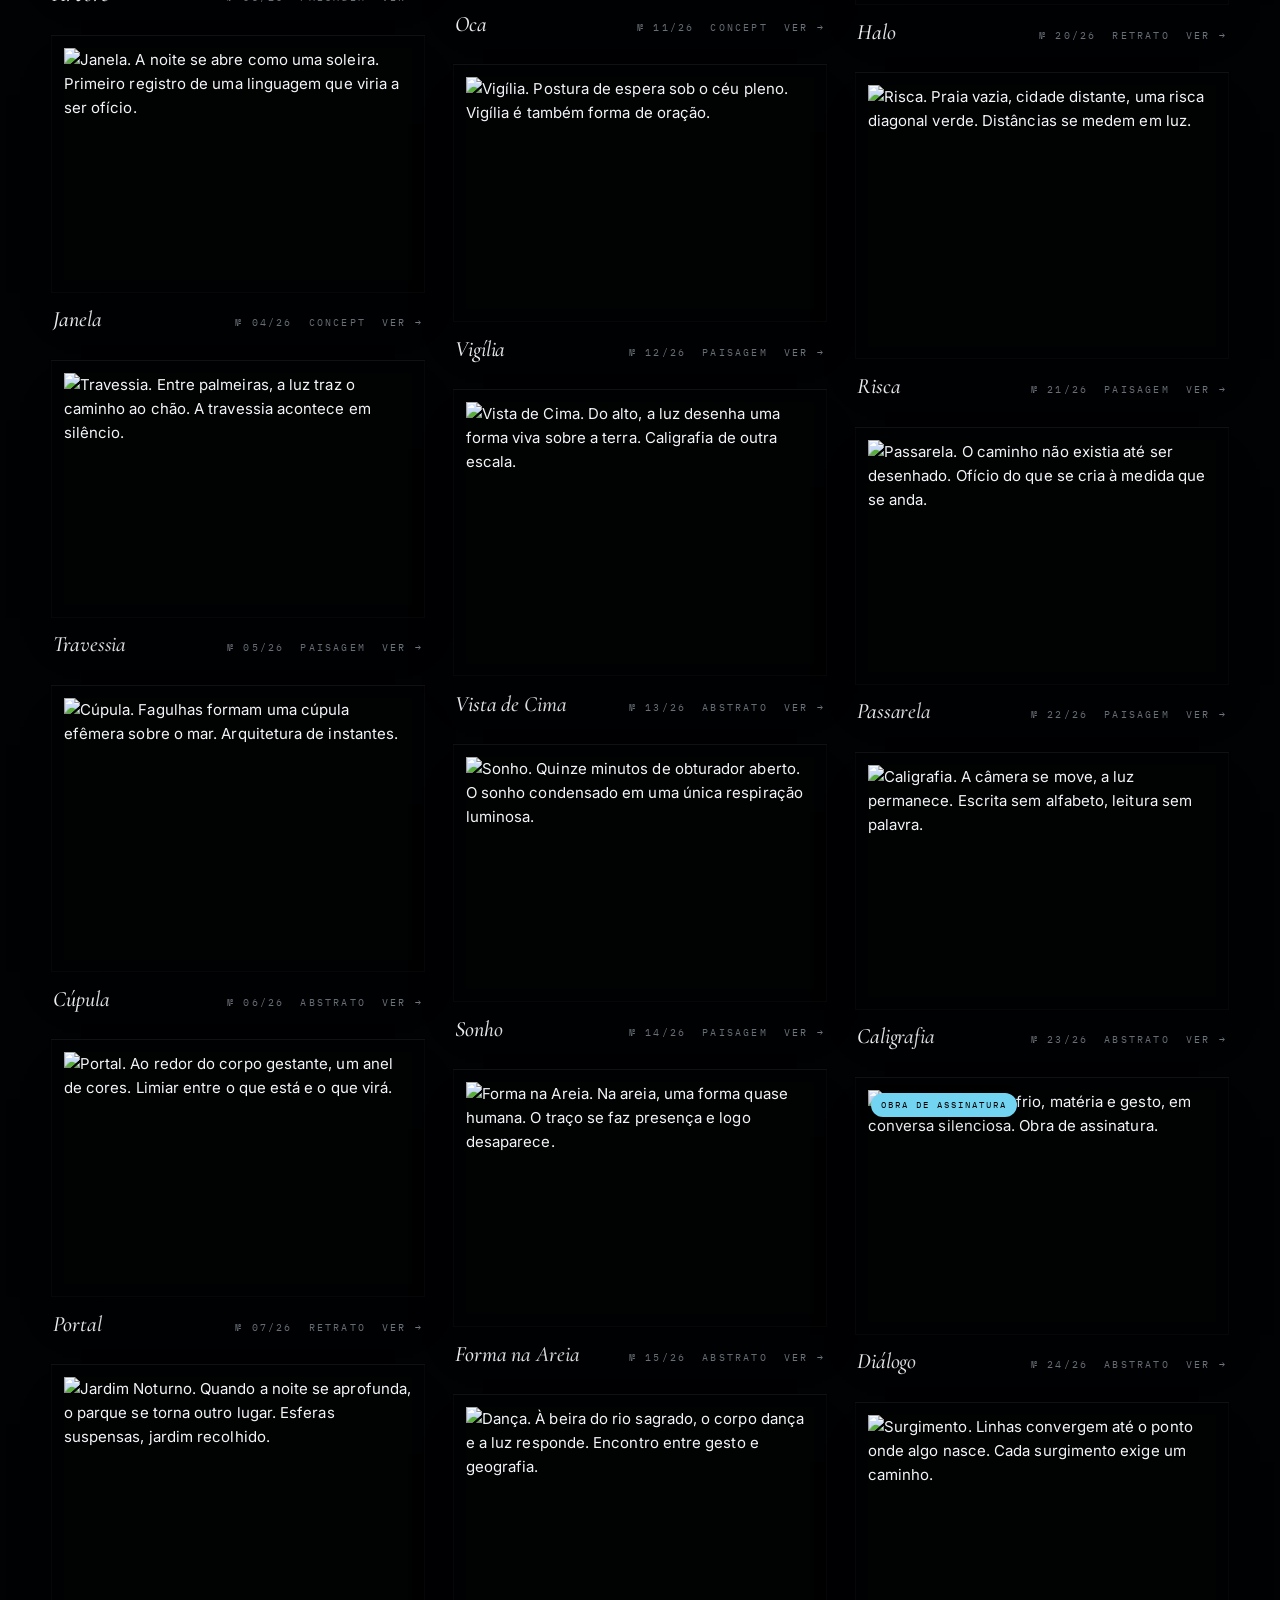
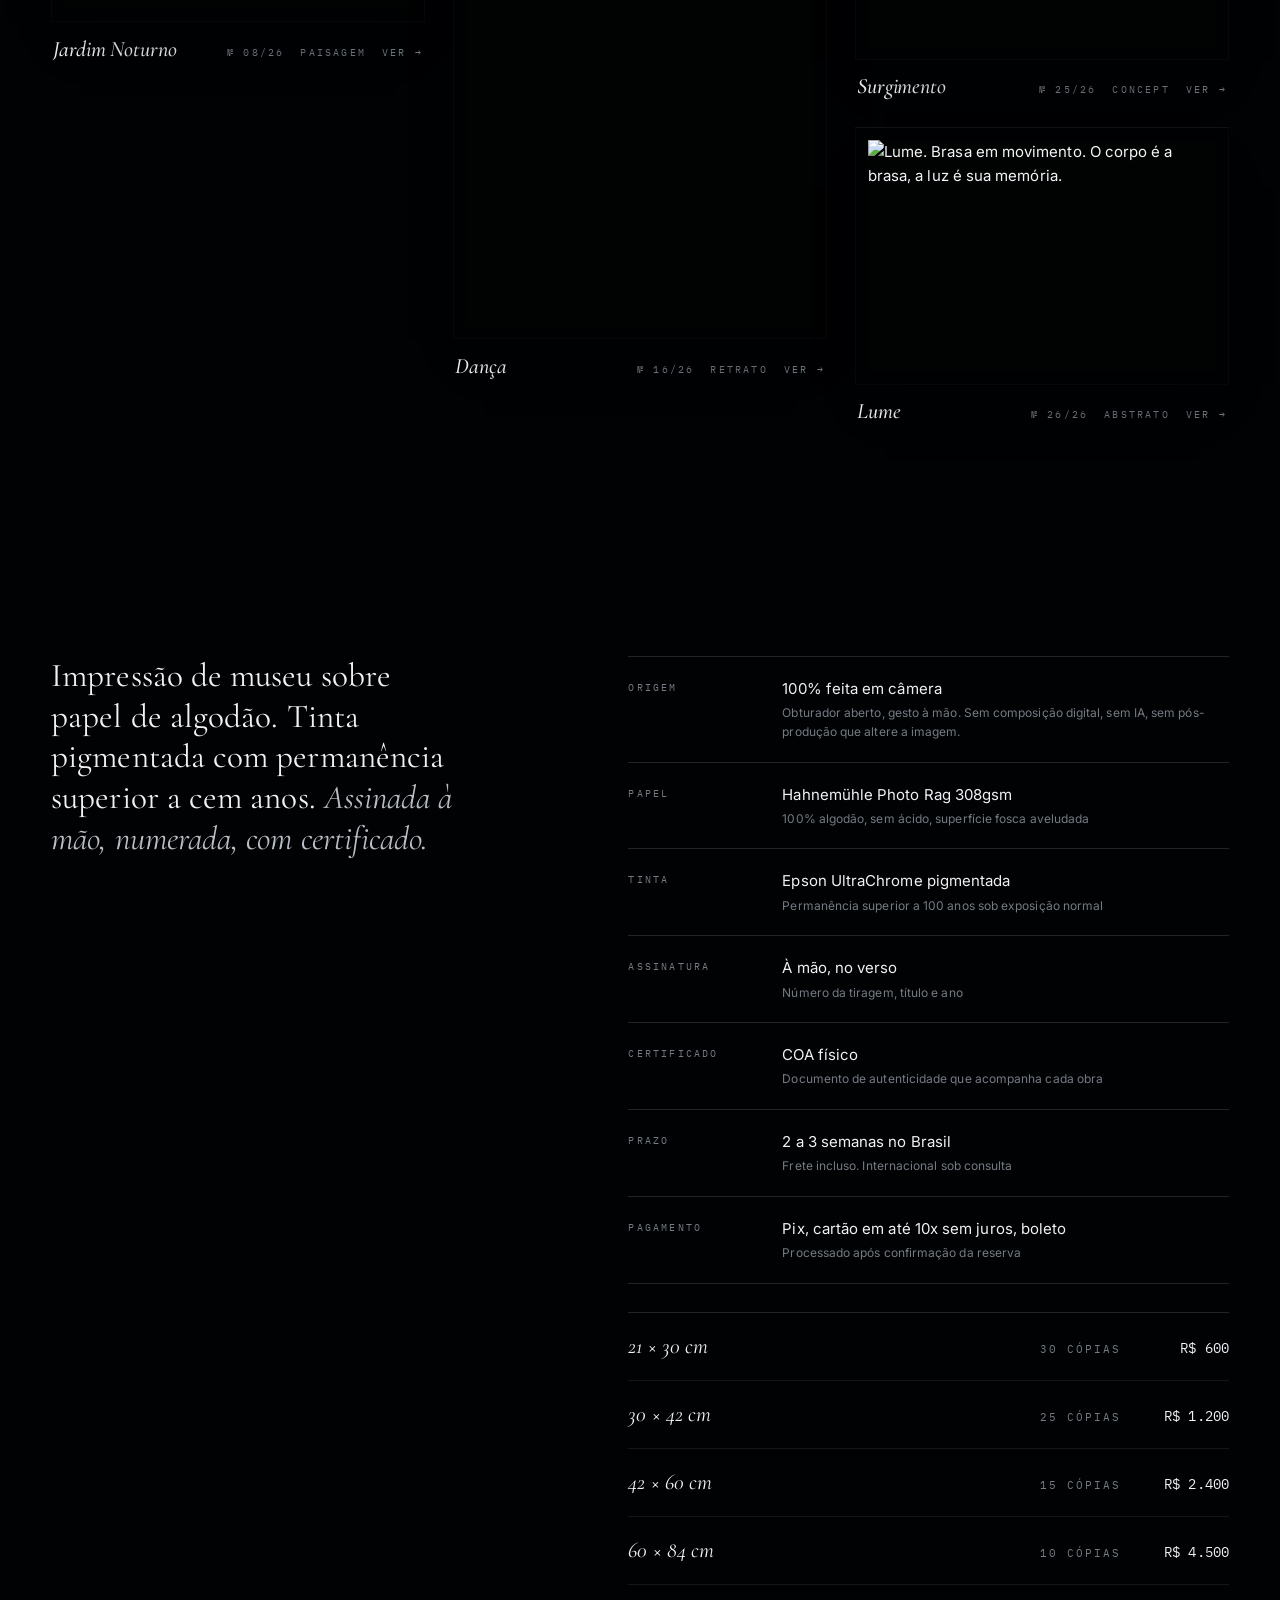
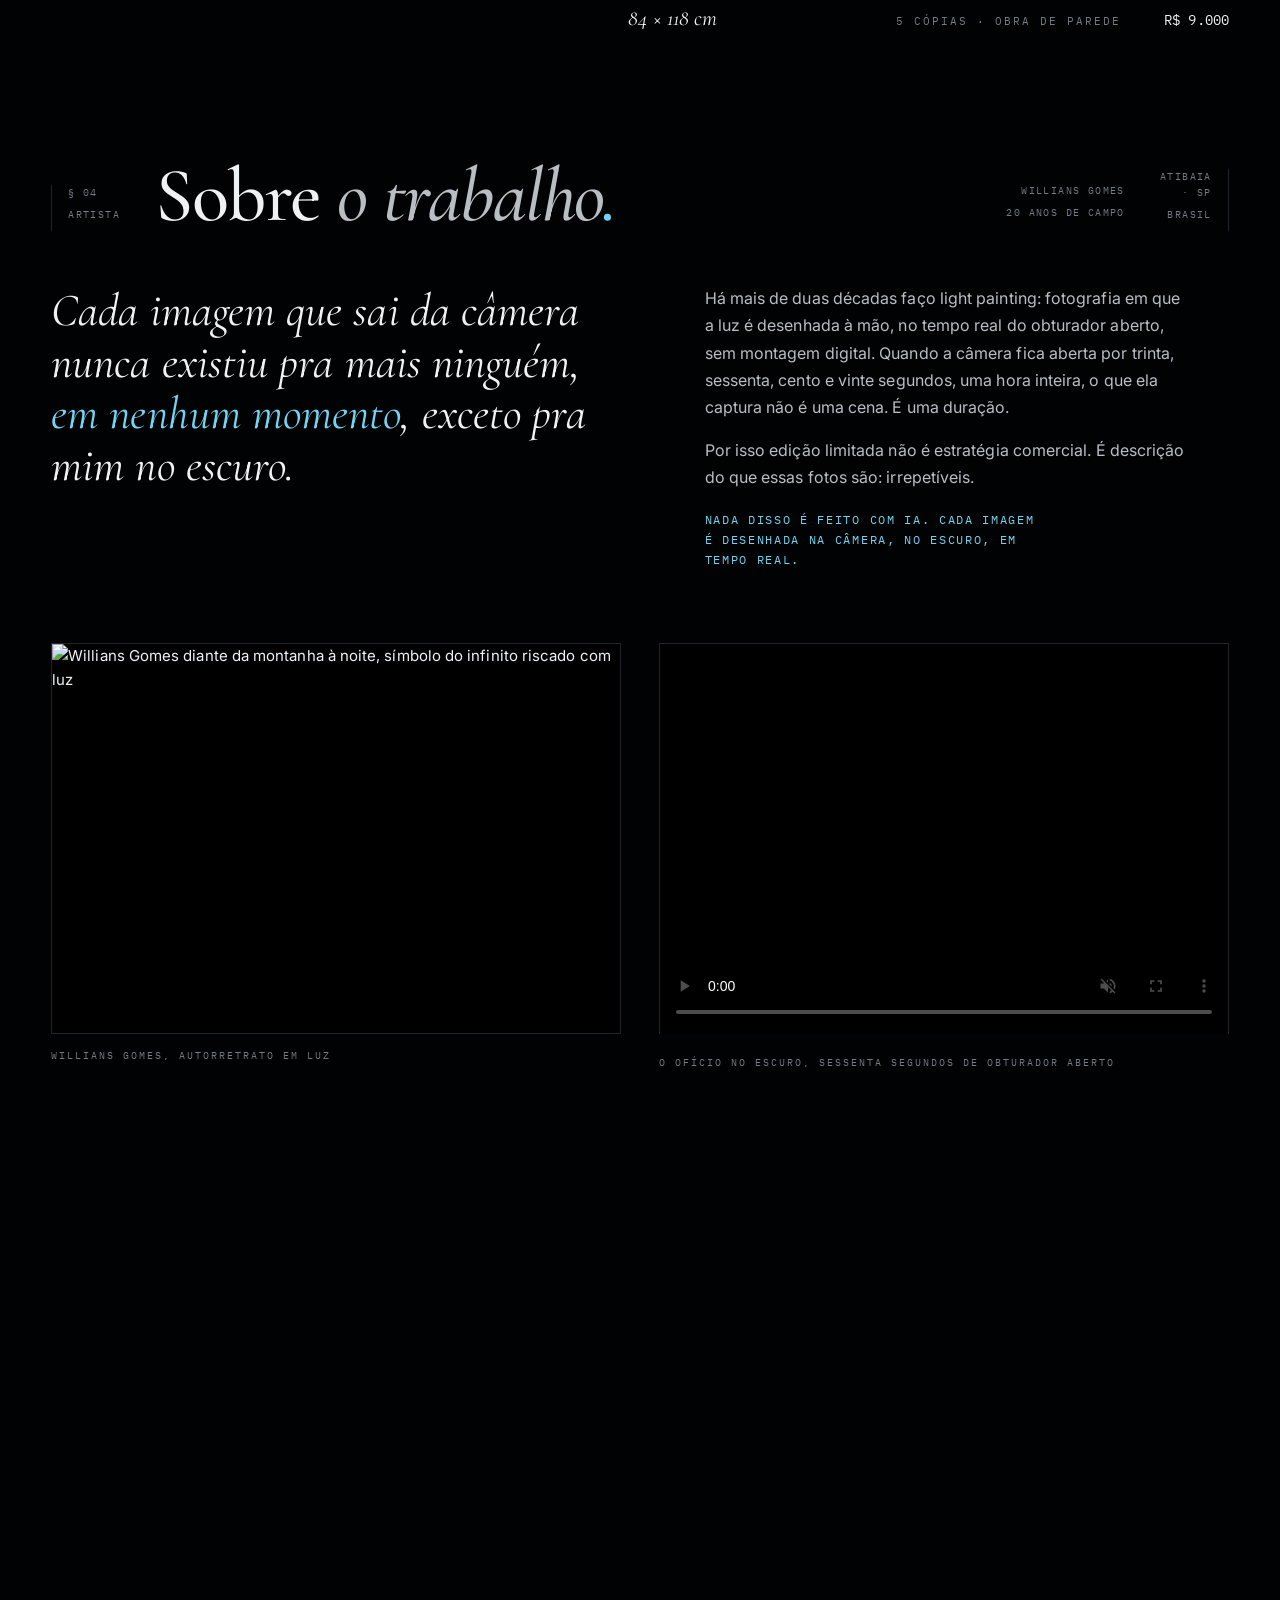
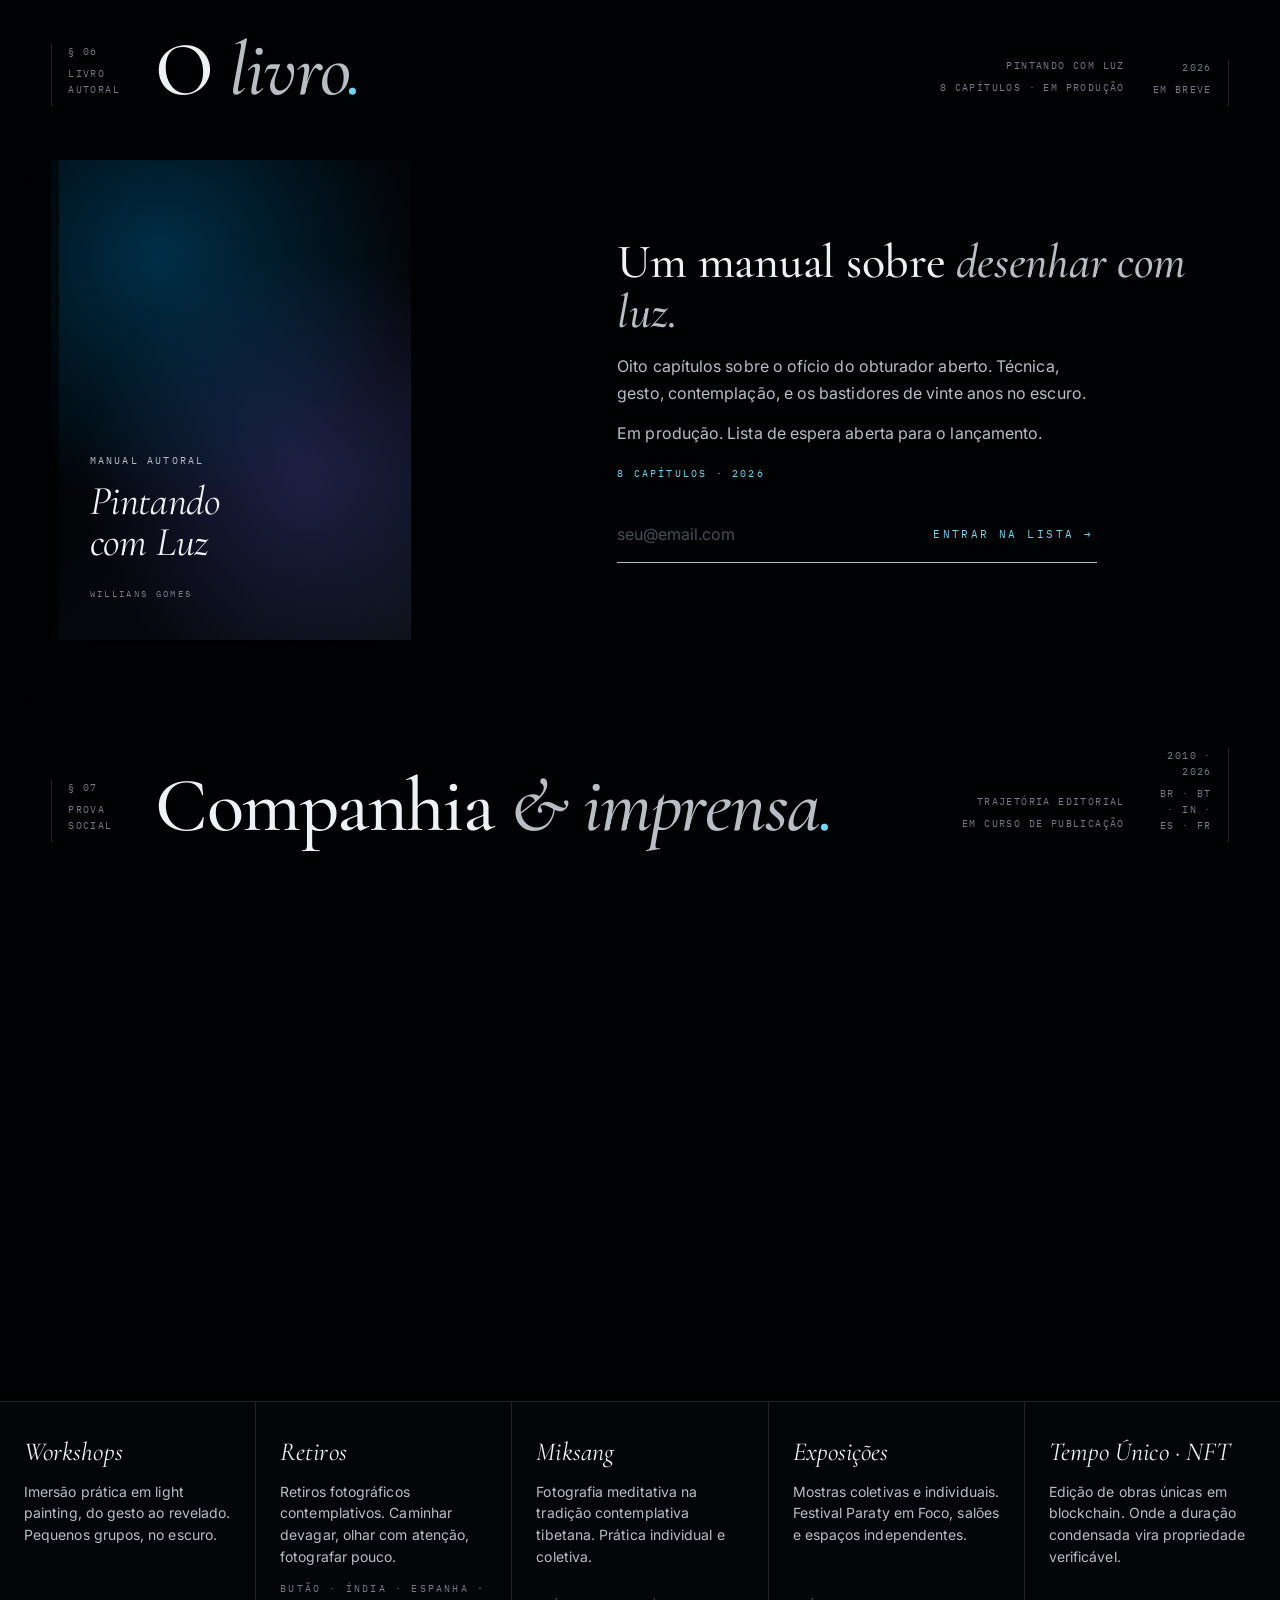
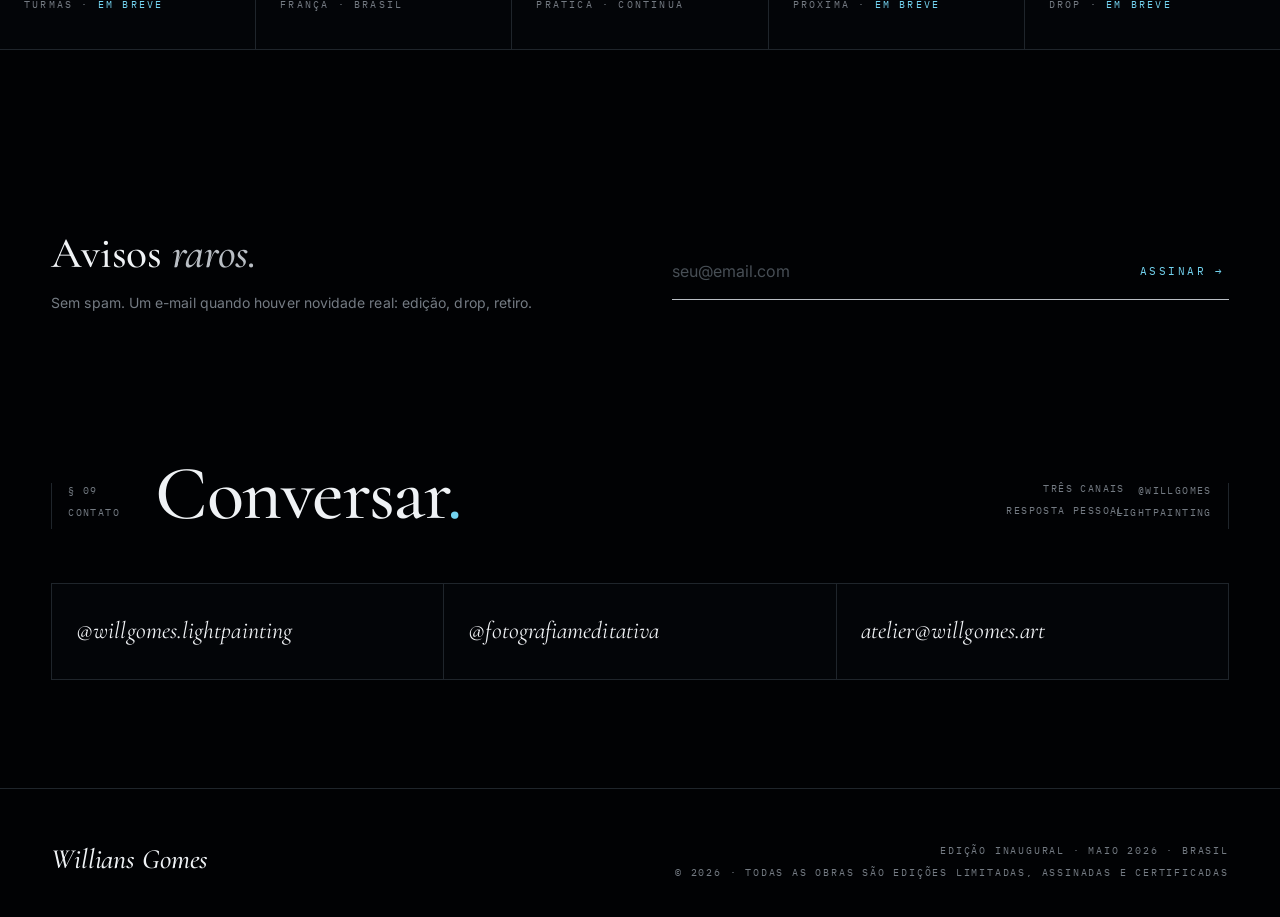
==== commit ca24a735: "obras · substitui Cordilheira por Iris (slot 02) + retrato do artista no Sobre - Obra 02: Cordilheir" ====
--- a/index.html
+++ b/index.html
@@ -483,6 +483,15 @@
   box-shadow: 0 1px 0 rgba(255,255,255,.04) inset, 0 30px 50px -30px rgba(0,0,0,.7);
 }
 .sobre-extras .placeholder.video{ aspect-ratio: 16 / 11; }
+.sobre-extras .artist-portrait{
+  width:100%;
+  aspect-ratio:16/11;
+  object-fit:cover;
+  background:#000;
+  border:1px solid var(--line);
+  display:block;
+}
+
 .sobre-extras .process-video{
   width:100%;
   aspect-ratio:16/11;
@@ -1147,7 +1156,7 @@
 .reveal-stagger > *{ opacity: 0; transform: translateY(16px); transition: opacity .8s var(--ease), transform .8s var(--ease); }
 .reveal-stagger.in > *{ opacity: 1; transform: none; }
 </style>
-<script type="application/ld+json" id="WillGomesArtSchema">[{"@context":"https://schema.org","@type":"ItemList","name":"Edição Inaugural · Willians Gomes Light Painting","description":"26 obras de light painting em edição limitada · prints fine art numerados, assinados, com certificado de autenticidade.","url":"https://willgomes.art","numberOfItems":26,"itemListElement":[{"@type":"ListItem","position":1,"item":{"@type":"Product","name":"Vortex","image":"https://raw.githubusercontent.com/williansdesign-bot/willgomes-portfolio-public/main/apostila/PORT_WAG_5373.jpg","description":"O corpo gira no escuro e a luz registra a rotação. Gesto e duração tornam-se uma só forma.","category":"abstrato","brand":{"@type":"Brand","name":"Willians Gomes"},"manufacturer":{"@type":"Person","name":"Willians Gomes"},"offers":{"@type":"AggregateOffer","priceCurrency":"BRL","lowPrice":"600","highPrice":"9000","offerCount":5,"offers":[{"@type":"Offer","name":"21x30 cm","price":"600","priceCurrency":"BRL","availability":"https://schema.org/InStock","itemCondition":"https://schema.org/NewCondition","inventoryLevel":{"@type":"QuantitativeValue","value":30}},{"@type":"Offer","name":"30x42 cm","price":"1200","priceCurrency":"BRL","availability":"https://schema.org/InStock","itemCondition":"https://schema.org/NewCondition","inventoryLevel":{"@type":"QuantitativeValue","value":25}},{"@type":"Offer","name":"42x60 cm","price":"2400","priceCurrency":"BRL","availability":"https://schema.org/InStock","itemCondition":"https://schema.org/NewCondition","inventoryLevel":{"@type":"QuantitativeValue","value":15}},{"@type":"Offer","name":"60x84 cm","price":"4500","priceCurrency":"BRL","availability":"https://schema.org/InStock","itemCondition":"https://schema.org/NewCondition","inventoryLevel":{"@type":"QuantitativeValue","value":10}},{"@type":"Offer","name":"84x118 cm","price":"9000","priceCurrency":"BRL","availability":"https://schema.org/InStock","itemCondition":"https://schema.org/NewCondition","inventoryLevel":{"@type":"QuantitativeValue","value":5}}]},"url":"https://willgomes.art/#obra-01"}},{"@type":"ListItem","position":2,"item":{"@type":"Product","name":"Cordilheira","image":"https://raw.githubusercontent.com/williansdesign-bot/willgomes-portfolio-public/main/apostila/PORT_IMG_4684.jpg","description":"Diante da montanha, um infinito riscado a faísca. Presença breve diante daquilo que permanece.","category":"autorretrato","brand":{"@type":"Brand","name":"Willians Gomes"},"manufacturer":{"@type":"Person","name":"Willians Gomes"},"offers":{"@type":"AggregateOffer","priceCurrency":"BRL","lowPrice":"600","highPrice":"9000","offerCount":5,"offers":[{"@type":"Offer","name":"21x30 cm","price":"600","priceCurrency":"BRL","availability":"https://schema.org/InStock","itemCondition":"https://schema.org/NewCondition","inventoryLevel":{"@type":"QuantitativeValue","value":30}},{"@type":"Offer","name":"30x42 cm","price":"1200","priceCurrency":"BRL","availability":"https://schema.org/InStock","itemCondition":"https://schema.org/NewCondition","inventoryLevel":{"@type":"QuantitativeValue","value":25}},{"@type":"Offer","name":"42x60 cm","price":"2400","priceCurrency":"BRL","availability":"https://schema.org/InStock","itemCondition":"https://schema.org/NewCondition","inventoryLevel":{"@type":"QuantitativeValue","value":15}},{"@type":"Offer","name":"60x84 cm","price":"4500","priceCurrency":"BRL","availability":"https://schema.org/InStock","itemCondition":"https://schema.org/NewCondition","inventoryLevel":{"@type":"QuantitativeValue","value":10}},{"@type":"Offer","name":"84x118 cm","price":"9000","priceCurrency":"BRL","availability":"https://schema.org/InStock","itemCondition":"https://schema.org/NewCondition","inventoryLevel":{"@type":"QuantitativeValue","value":5}}]},"url":"https://willgomes.art/#obra-02"}},{"@type":"ListItem","position":3,"item":{"@type":"Product","name":"Árvore","image":"https://raw.githubusercontent.com/williansdesign-bot/willgomes-portfolio-public/main/apostila/PORT_DSC_4239.jpg","description":"A árvore se revela à luz que a percorre. Cada galho, um traço de atenção.","category":"paisagem","brand":{"@type":"Brand","name":"Willians Gomes"},"manufacturer":{"@type":"Person","name":"Willians Gomes"},"offers":{"@type":"AggregateOffer","priceCurrency":"BRL","lowPrice":"600","highPrice":"9000","offerCount":5,"offers":[{"@type":"Offer","name":"21x30 cm","price":"600","priceCurrency":"BRL","availability":"https://schema.org/InStock","itemCondition":"https://schema.org/NewCondition","inventoryLevel":{"@type":"QuantitativeValue","value":30}},{"@type":"Offer","name":"30x42 cm","price":"1200","priceCurrency":"BRL","availability":"https://schema.org/InStock","itemCondition":"https://schema.org/NewCondition","inventoryLevel":{"@type":"QuantitativeValue","value":25}},{"@type":"Offer","name":"42x60 cm","price":"2400","priceCurrency":"BRL","availability":"https://schema.org/InStock","itemCondition":"https://schema.org/NewCondition","inventoryLevel":{"@type":"QuantitativeValue","value":15}},{"@type":"Offer","name":"60x84 cm","price":"4500","priceCurrency":"BRL","availability":"https://schema.org/InStock","itemCondition":"https://schema.org/NewCondition","inventoryLevel":{"@type":"QuantitativeValue","value":10}},{"@type":"Offer","name":"84x118 cm","price":"9000","priceCurrency":"BRL","availability":"https://schema.org/InStock","itemCondition":"https://schema.org/NewCondition","inventoryLevel":{"@type":"QuantitativeValue","value":5}}]},"url":"https://willgomes.art/#obra-03"}},{"@type":"ListItem","position":4,"item":{"@type":"Product","name":"Janela","image":"https://raw.githubusercontent.com/williansdesign-bot/willgomes-portfolio-public/main/apostila/PORT_WAG_2335.jpg","description":"A noite se abre como uma soleira. Primeiro registro de uma linguagem que viria a ser ofício.","category":"concept","brand":{"@type":"Brand","name":"Willians Gomes"},"manufacturer":{"@type":"Person","name":"Willians Gomes"},"offers":{"@type":"AggregateOffer","priceCurrency":"BRL","lowPrice":"600","highPrice":"9000","offerCount":5,"offers":[{"@type":"Offer","name":"21x30 cm","price":"600","priceCurrency":"BRL","availability":"https://schema.org/InStock","itemCondition":"https://schema.org/NewCondition","inventoryLevel":{"@type":"QuantitativeValue","value":30}},{"@type":"Offer","name":"30x42 cm","price":"1200","priceCurrency":"BRL","availability":"https://schema.org/InStock","itemCondition":"https://schema.org/NewCondition","inventoryLevel":{"@type":"QuantitativeValue","value":25}},{"@type":"Offer","name":"42x60 cm","price":"2400","priceCurrency":"BRL","availability":"https://schema.org/InStock","itemCondition":"https://schema.org/NewCondition","inventoryLevel":{"@type":"QuantitativeValue","value":15}},{"@type":"Offer","name":"60x84 cm","price":"4500","priceCurrency":"BRL","availability":"https://schema.org/InStock","itemCondition":"https://schema.org/NewCondition","inventoryLevel":{"@type":"QuantitativeValue","value":10}},{"@type":"Offer","name":"84x118 cm","price":"9000","priceCurrency":"BRL","availability":"https://schema.org/InStock","itemCondition":"https://schema.org/NewCondition","inventoryLevel":{"@type":"QuantitativeValue","value":5}}]},"url":"https://willgomes.art/#obra-04"}},{"@type":"ListItem","position":5,"item":{"@type":"Product","name":"Travessia","image":"https://raw.githubusercontent.com/williansdesign-bot/willgomes-portfolio-public/main/apostila/PORT_PHE_7476.jpg","description":"Entre palmeiras, a luz traz o caminho ao chão. A travessia acontece em silêncio.","category":"paisagem","brand":{"@type":"Brand","name":"Willians Gomes"},"manufacturer":{"@type":"Person","name":"Willians Gomes"},"offers":{"@type":"AggregateOffer","priceCurrency":"BRL","lowPrice":"600","highPrice":"9000","offerCount":5,"offers":[{"@type":"Offer","name":"21x30 cm","price":"600","priceCurrency":"BRL","availability":"https://schema.org/InStock","itemCondition":"https://schema.org/NewCondition","inventoryLevel":{"@type":"QuantitativeValue","value":30}},{"@type":"Offer","name":"30x42 cm","price":"1200","priceCurrency":"BRL","availability":"https://schema.org/InStock","itemCondition":"https://schema.org/NewCondition","inventoryLevel":{"@type":"QuantitativeValue","value":25}},{"@type":"Offer","name":"42x60 cm","price":"2400","priceCurrency":"BRL","availability":"https://schema.org/InStock","itemCondition":"https://schema.org/NewCondition","inventoryLevel":{"@type":"QuantitativeValue","value":15}},{"@type":"Offer","name":"60x84 cm","price":"4500","priceCurrency":"BRL","availability":"https://schema.org/InStock","itemCondition":"https://schema.org/NewCondition","inventoryLevel":{"@type":"QuantitativeValue","value":10}},{"@type":"Offer","name":"84x118 cm","price":"9000","priceCurrency":"BRL","availability":"https://schema.org/InStock","itemCondition":"https://schema.org/NewCondition","inventoryLevel":{"@type":"QuantitativeValue","value":5}}]},"url":"https://willgomes.art/#obra-05"}},{"@type":"ListItem","position":6,"item":{"@type":"Product","name":"Cúpula","image":"https://raw.githubusercontent.com/williansdesign-bot/willgomes-portfolio-public/main/apostila/PORT_GOPR5643.jpg","description":"Fagulhas formam uma cúpula efêmera sobre o mar. Arquitetura de instantes.","category":"abstrato","brand":{"@type":"Brand","name":"Willians Gomes"},"manufacturer":{"@type":"Person","name":"Willians Gomes"},"offers":{"@type":"AggregateOffer","priceCurrency":"BRL","lowPrice":"600","highPrice":"9000","offerCount":5,"offers":[{"@type":"Offer","name":"21x30 cm","price":"600","priceCurrency":"BRL","availability":"https://schema.org/InStock","itemCondition":"https://schema.org/NewCondition","inventoryLevel":{"@type":"QuantitativeValue","value":30}},{"@type":"Offer","name":"30x42 cm","price":"1200","priceCurrency":"BRL","availability":"https://schema.org/InStock","itemCondition":"https://schema.org/NewCondition","inventoryLevel":{"@type":"QuantitativeValue","value":25}},{"@type":"Offer","name":"42x60 cm","price":"2400","priceCurrency":"BRL","availability":"https://schema.org/InStock","itemCondition":"https://schema.org/NewCondition","inventoryLevel":{"@type":"QuantitativeValue","value":15}},{"@type":"Offer","name":"60x84 cm","price":"4500","priceCurrency":"BRL","availability":"https://schema.org/InStock","itemCondition":"https://schema.org/NewCondition","inventoryLevel":{"@type":"QuantitativeValue","value":10}},{"@type":"Offer","name":"84x118 cm","price":"9000","priceCurrency":"BRL","availability":"https://schema.org/InStock","itemCondition":"https://schema.org/NewCondition","inventoryLevel":{"@type":"QuantitativeValue","value":5}}]},"url":"https://willgomes.art/#obra-06"}},{"@type":"ListItem","position":7,"item":{"@type":"Product","name":"Portal","image":"https://raw.githubusercontent.com/williansdesign-bot/willgomes-portfolio-public/main/apostila/PORT_WAG_8672.jpg","description":"Ao redor do corpo gestante, um anel de cores. Limiar entre o que está e o que virá.","category":"retrato","brand":{"@type":"Brand","name":"Willians Gomes"},"manufacturer":{"@type":"Person","name":"Willians Gomes"},"offers":{"@type":"AggregateOffer","priceCurrency":"BRL","lowPrice":"600","highPrice":"9000","offerCount":5,"offers":[{"@type":"Offer","name":"21x30 cm","price":"600","priceCurrency":"BRL","availability":"https://schema.org/InStock","itemCondition":"https://schema.org/NewCondition","inventoryLevel":{"@type":"QuantitativeValue","value":30}},{"@type":"Offer","name":"30x42 cm","price":"1200","priceCurrency":"BRL","availability":"https://schema.org/InStock","itemCondition":"https://schema.org/NewCondition","inventoryLevel":{"@type":"QuantitativeValue","value":25}},{"@type":"Offer","name":"42x60 cm","price":"2400","priceCurrency":"BRL","availability":"https://schema.org/InStock","itemCondition":"https://schema.org/NewCondition","inventoryLevel":{"@type":"QuantitativeValue","value":15}},{"@type":"Offer","name":"60x84 cm","price":"4500","priceCurrency":"BRL","availability":"https://schema.org/InStock","itemCondition":"https://schema.org/NewCondition","inventoryLevel":{"@type":"QuantitativeValue","value":10}},{"@type":"Offer","name":"84x118 cm","price":"9000","priceCurrency":"BRL","availability":"https://schema.org/InStock","itemCondition":"https://schema.org/NewCondition","inventoryLevel":{"@type":"QuantitativeValue","value":5}}]},"url":"https://willgomes.art/#obra-07"}},{"@type":"ListItem","position":8,"item":{"@type":"Product","name":"Jardim Noturno","image":"https://raw.githubusercontent.com/williansdesign-bot/willgomes-portfolio-public/main/apostila/PORT_DSC_1218.jpg","description":"Quando a noite se aprofunda, o parque se torna outro lugar. Esferas suspensas, jardim recolhido.","category":"paisagem","brand":{"@type":"Brand","name":"Willians Gomes"},"manufacturer":{"@type":"Person","name":"Willians Gomes"},"offers":{"@type":"AggregateOffer","priceCurrency":"BRL","lowPrice":"600","highPrice":"9000","offerCount":5,"offers":[{"@type":"Offer","name":"21x30 cm","price":"600","priceCurrency":"BRL","availability":"https://schema.org/InStock","itemCondition":"https://schema.org/NewCondition","inventoryLevel":{"@type":"QuantitativeValue","value":30}},{"@type":"Offer","name":"30x42 cm","price":"1200","priceCurrency":"BRL","availability":"https://schema.org/InStock","itemCondition":"https://schema.org/NewCondition","inventoryLevel":{"@type":"QuantitativeValue","value":25}},{"@type":"Offer","name":"42x60 cm","price":"2400","priceCurrency":"BRL","availability":"https://schema.org/InStock","itemCondition":"https://schema.org/NewCondition","inventoryLevel":{"@type":"QuantitativeValue","value":15}},{"@type":"Offer","name":"60x84 cm","price":"4500","priceCurrency":"BRL","availability":"https://schema.org/InStock","itemCondition":"https://schema.org/NewCondition","inventoryLevel":{"@type":"QuantitativeValue","value":10}},{"@type":"Offer","name":"84x118 cm","price":"9000","priceCurrency":"BRL","availability":"https://schema.org/InStock","itemCondition":"https://schema.org/NewCondition","inventoryLevel":{"@type":"QuantitativeValue","value":5}}]},"url":"https://willgomes.art/#obra-08"}},{"@type":"ListItem","position":9,"item":{"@type":"Product","name":"Aparição","image":"https://raw.githubusercontent.com/williansdesign-bot/willgomes-portfolio-public/main/apostila/PORT_DSC_4184.jpg","description":"Uma figura emerge do breu da mata. Presença que se anuncia sem rosto.","category":"concept","brand":{"@type":"Brand","name":"Willians Gomes"},"manufacturer":{"@type":"Person","name":"Willians Gomes"},"offers":{"@type":"AggregateOffer","priceCurrency":"BRL","lowPrice":"600","highPrice":"9000","offerCount":5,"offers":[{"@type":"Offer","name":"21x30 cm","price":"600","priceCurrency":"BRL","availability":"https://schema.org/InStock","itemCondition":"https://schema.org/NewCondition","inventoryLevel":{"@type":"QuantitativeValue","value":30}},{"@type":"Offer","name":"30x42 cm","price":"1200","priceCurrency":"BRL","availability":"https://schema.org/InStock","itemCondition":"https://schema.org/NewCondition","inventoryLevel":{"@type":"QuantitativeValue","value":25}},{"@type":"Offer","name":"42x60 cm","price":"2400","priceCurrency":"BRL","availability":"https://schema.org/InStock","itemCondition":"https://schema.org/NewCondition","inventoryLevel":{"@type":"QuantitativeValue","value":15}},{"@type":"Offer","name":"60x84 cm","price":"4500","priceCurrency":"BRL","availability":"https://schema.org/InStock","itemCondition":"https://schema.org/NewCondition","inventoryLevel":{"@type":"QuantitativeValue","value":10}},{"@type":"Offer","name":"84x118 cm","price":"9000","priceCurrency":"BRL","availability":"https://schema.org/InStock","itemCondition":"https://schema.org/NewCondition","inventoryLevel":{"@type":"QuantitativeValue","value":5}}]},"url":"https://willgomes.art/#obra-09"}},{"@type":"ListItem","position":10,"item":{"@type":"Product","name":"Altar","image":"https://raw.githubusercontent.com/williansdesign-bot/willgomes-portfolio-public/main/apostila/PORT_GOPR5836.jpg","description":"Casa redonda, chamas desenhadas. Onde o fogo encontra a contemplação.","category":"concept","brand":{"@type":"Brand","name":"Willians Gomes"},"manufacturer":{"@type":"Person","name":"Willians Gomes"},"offers":{"@type":"AggregateOffer","priceCurrency":"BRL","lowPrice":"600","highPrice":"9000","offerCount":5,"offers":[{"@type":"Offer","name":"21x30 cm","price":"600","priceCurrency":"BRL","availability":"https://schema.org/InStock","itemCondition":"https://schema.org/NewCondition","inventoryLevel":{"@type":"QuantitativeValue","value":30}},{"@type":"Offer","name":"30x42 cm","price":"1200","priceCurrency":"BRL","availability":"https://schema.org/InStock","itemCondition":"https://schema.org/NewCondition","inventoryLevel":{"@type":"QuantitativeValue","value":25}},{"@type":"Offer","name":"42x60 cm","price":"2400","priceCurrency":"BRL","availability":"https://schema.org/InStock","itemCondition":"https://schema.org/NewCondition","inventoryLevel":{"@type":"QuantitativeValue","value":15}},{"@type":"Offer","name":"60x84 cm","price":"4500","priceCurrency":"BRL","availability":"https://schema.org/InStock","itemCondition":"https://schema.org/NewCondition","inventoryLevel":{"@type":"QuantitativeValue","value":10}},{"@type":"Offer","name":"84x118 cm","price":"9000","priceCurrency":"BRL","availability":"https://schema.org/InStock","itemCondition":"https://schema.org/NewCondition","inventoryLevel":{"@type":"QuantitativeValue","value":5}}]},"url":"https://willgomes.art/#obra-10"}},{"@type":"ListItem","position":11,"item":{"@type":"Product","name":"Oca","image":"https://raw.githubusercontent.com/williansdesign-bot/willgomes-portfolio-public/main/apostila/PORT_WAG_5229.jpg","description":"No centro da oca, o círculo se completa. Luz sobre o fogo, fogo sobre o silêncio.","category":"concept","brand":{"@type":"Brand","name":"Willians Gomes"},"manufacturer":{"@type":"Person","name":"Willians Gomes"},"offers":{"@type":"AggregateOffer","priceCurrency":"BRL","lowPrice":"600","highPrice":"9000","offerCount":5,"offers":[{"@type":"Offer","name":"21x30 cm","price":"600","priceCurrency":"BRL","availability":"https://schema.org/InStock","itemCondition":"https://schema.org/NewCondition","inventoryLevel":{"@type":"QuantitativeValue","value":30}},{"@type":"Offer","name":"30x42 cm","price":"1200","priceCurrency":"BRL","availability":"https://schema.org/InStock","itemCondition":"https://schema.org/NewCondition","inventoryLevel":{"@type":"QuantitativeValue","value":25}},{"@type":"Offer","name":"42x60 cm","price":"2400","priceCurrency":"BRL","availability":"https://schema.org/InStock","itemCondition":"https://schema.org/NewCondition","inventoryLevel":{"@type":"QuantitativeValue","value":15}},{"@type":"Offer","name":"60x84 cm","price":"4500","priceCurrency":"BRL","availability":"https://schema.org/InStock","itemCondition":"https://schema.org/NewCondition","inventoryLevel":{"@type":"QuantitativeValue","value":10}},{"@type":"Offer","name":"84x118 cm","price":"9000","priceCurrency":"BRL","availability":"https://schema.org/InStock","itemCondition":"https://schema.org/NewCondition","inventoryLevel":{"@type":"QuantitativeValue","value":5}}]},"url":"https://willgomes.art/#obra-11"}},{"@type":"ListItem","position":12,"item":{"@type":"Product","name":"Vigília","image":"https://raw.githubusercontent.com/williansdesign-bot/willgomes-portfolio-public/main/apostila/PORT__WAG0466.jpg","description":"Postura de espera sob o céu pleno. Vigília é também forma de oração.","category":"paisagem","brand":{"@type":"Brand","name":"Willians Gomes"},"manufacturer":{"@type":"Person","name":"Willians Gomes"},"offers":{"@type":"AggregateOffer","priceCurrency":"BRL","lowPrice":"600","highPrice":"9000","offerCount":5,"offers":[{"@type":"Offer","name":"21x30 cm","price":"600","priceCurrency":"BRL","availability":"https://schema.org/InStock","itemCondition":"https://schema.org/NewCondition","inventoryLevel":{"@type":"QuantitativeValue","value":30}},{"@type":"Offer","name":"30x42 cm","price":"1200","priceCurrency":"BRL","availability":"https://schema.org/InStock","itemCondition":"https://schema.org/NewCondition","inventoryLevel":{"@type":"QuantitativeValue","value":25}},{"@type":"Offer","name":"42x60 cm","price":"2400","priceCurrency":"BRL","availability":"https://schema.org/InStock","itemCondition":"https://schema.org/NewCondition","inventoryLevel":{"@type":"QuantitativeValue","value":15}},{"@type":"Offer","name":"60x84 cm","price":"4500","priceCurrency":"BRL","availability":"https://schema.org/InStock","itemCondition":"https://schema.org/NewCondition","inventoryLevel":{"@type":"QuantitativeValue","value":10}},{"@type":"Offer","name":"84x118 cm","price":"9000","priceCurrency":"BRL","availability":"https://schema.org/InStock","itemCondition":"https://schema.org/NewCondition","inventoryLevel":{"@type":"QuantitativeValue","value":5}}]},"url":"https://willgomes.art/#obra-12"}},{"@type":"ListItem","position":13,"item":{"@type":"Product","name":"Vista de Cima","image":"https://raw.githubusercontent.com/williansdesign-bot/willgomes-portfolio-public/main/apostila/PORT_DJI_0144.jpg","description":"Do alto, a luz desenha uma forma viva sobre a terra. Caligrafia de outra escala.","category":"abstrato","brand":{"@type":"Brand","name":"Willians Gomes"},"manufacturer":{"@type":"Person","name":"Willians Gomes"},"offers":{"@type":"AggregateOffer","priceCurrency":"BRL","lowPrice":"600","highPrice":"9000","offerCount":5,"offers":[{"@type":"Offer","name":"21x30 cm","price":"600","priceCurrency":"BRL","availability":"https://schema.org/InStock","itemCondition":"https://schema.org/NewCondition","inventoryLevel":{"@type":"QuantitativeValue","value":30}},{"@type":"Offer","name":"30x42 cm","price":"1200","priceCurrency":"BRL","availability":"https://schema.org/InStock","itemCondition":"https://schema.org/NewCondition","inventoryLevel":{"@type":"QuantitativeValue","value":25}},{"@type":"Offer","name":"42x60 cm","price":"2400","priceCurrency":"BRL","availability":"https://schema.org/InStock","itemCondition":"https://schema.org/NewCondition","inventoryLevel":{"@type":"QuantitativeValue","value":15}},{"@type":"Offer","name":"60x84 cm","price":"4500","priceCurrency":"BRL","availability":"https://schema.org/InStock","itemCondition":"https://schema.org/NewCondition","inventoryLevel":{"@type":"QuantitativeValue","value":10}},{"@type":"Offer","name":"84x118 cm","price":"9000","priceCurrency":"BRL","availability":"https://schema.org/InStock","itemCondition":"https://schema.org/NewCondition","inventoryLevel":{"@type":"QuantitativeValue","value":5}}]},"url":"https://willgomes.art/#obra-13"}},{"@type":"ListItem","position":14,"item":{"@type":"Product","name":"Sonho","image":"https://raw.githubusercontent.com/williansdesign-bot/willgomes-portfolio-public/main/apostila/PORT__WAG0931.jpg","description":"Quinze minutos de obturador aberto. O sonho condensado em uma única respiração luminosa.","category":"paisagem","brand":{"@type":"Brand","name":"Willians Gomes"},"manufacturer":{"@type":"Person","name":"Willians Gomes"},"offers":{"@type":"AggregateOffer","priceCurrency":"BRL","lowPrice":"600","highPrice":"9000","offerCount":5,"offers":[{"@type":"Offer","name":"21x30 cm","price":"600","priceCurrency":"BRL","availability":"https://schema.org/InStock","itemCondition":"https://schema.org/NewCondition","inventoryLevel":{"@type":"QuantitativeValue","value":30}},{"@type":"Offer","name":"30x42 cm","price":"1200","priceCurrency":"BRL","availability":"https://schema.org/InStock","itemCondition":"https://schema.org/NewCondition","inventoryLevel":{"@type":"QuantitativeValue","value":25}},{"@type":"Offer","name":"42x60 cm","price":"2400","priceCurrency":"BRL","availability":"https://schema.org/InStock","itemCondition":"https://schema.org/NewCondition","inventoryLevel":{"@type":"QuantitativeValue","value":15}},{"@type":"Offer","name":"60x84 cm","price":"4500","priceCurrency":"BRL","availability":"https://schema.org/InStock","itemCondition":"https://schema.org/NewCondition","inventoryLevel":{"@type":"QuantitativeValue","value":10}},{"@type":"Offer","name":"84x118 cm","price":"9000","priceCurrency":"BRL","availability":"https://schema.org/InStock","itemCondition":"https://schema.org/NewCondition","inventoryLevel":{"@type":"QuantitativeValue","value":5}}]},"url":"https://willgomes.art/#obra-14"}},{"@type":"ListItem","position":15,"item":{"@type":"Product","name":"Forma na Areia","image":"https://raw.githubusercontent.com/williansdesign-bot/willgomes-portfolio-public/main/apostila/PORT__WAG0495.jpg","description":"Na areia, uma forma quase humana. O traço se faz presença e logo desaparece.","category":"abstrato","brand":{"@type":"Brand","name":"Willians Gomes"},"manufacturer":{"@type":"Person","name":"Willians Gomes"},"offers":{"@type":"AggregateOffer","priceCurrency":"BRL","lowPrice":"600","highPrice":"9000","offerCount":5,"offers":[{"@type":"Offer","name":"21x30 cm","price":"600","priceCurrency":"BRL","availability":"https://schema.org/InStock","itemCondition":"https://schema.org/NewCondition","inventoryLevel":{"@type":"QuantitativeValue","value":30}},{"@type":"Offer","name":"30x42 cm","price":"1200","priceCurrency":"BRL","availability":"https://schema.org/InStock","itemCondition":"https://schema.org/NewCondition","inventoryLevel":{"@type":"QuantitativeValue","value":25}},{"@type":"Offer","name":"42x60 cm","price":"2400","priceCurrency":"BRL","availability":"https://schema.org/InStock","itemCondition":"https://schema.org/NewCondition","inventoryLevel":{"@type":"QuantitativeValue","value":15}},{"@type":"Offer","name":"60x84 cm","price":"4500","priceCurrency":"BRL","availability":"https://schema.org/InStock","itemCondition":"https://schema.org/NewCondition","inventoryLevel":{"@type":"QuantitativeValue","value":10}},{"@type":"Offer","name":"84x118 cm","price":"9000","priceCurrency":"BRL","availability":"https://schema.org/InStock","itemCondition":"https://schema.org/NewCondition","inventoryLevel":{"@type":"QuantitativeValue","value":5}}]},"url":"https://willgomes.art/#obra-15"}},{"@type":"ListItem","position":16,"item":{"@type":"Product","name":"Dança","image":"https://raw.githubusercontent.com/williansdesign-bot/willgomes-portfolio-public/main/apostila/PORT_DSC_5460.jpg","description":"À beira do rio sagrado, o corpo dança e a luz responde. Encontro entre gesto e geografia.","category":"retrato","brand":{"@type":"Brand","name":"Willians Gomes"},"manufacturer":{"@type":"Person","name":"Willians Gomes"},"offers":{"@type":"AggregateOffer","priceCurrency":"BRL","lowPrice":"600","highPrice":"9000","offerCount":5,"offers":[{"@type":"Offer","name":"21x30 cm","price":"600","priceCurrency":"BRL","availability":"https://schema.org/InStock","itemCondition":"https://schema.org/NewCondition","inventoryLevel":{"@type":"QuantitativeValue","value":30}},{"@type":"Offer","name":"30x42 cm","price":"1200","priceCurrency":"BRL","availability":"https://schema.org/InStock","itemCondition":"https://schema.org/NewCondition","inventoryLevel":{"@type":"QuantitativeValue","value":25}},{"@type":"Offer","name":"42x60 cm","price":"2400","priceCurrency":"BRL","availability":"https://schema.org/InStock","itemCondition":"https://schema.org/NewCondition","inventoryLevel":{"@type":"QuantitativeValue","value":15}},{"@type":"Offer","name":"60x84 cm","price":"4500","priceCurrency":"BRL","availability":"https://schema.org/InStock","itemCondition":"https://schema.org/NewCondition","inventoryLevel":{"@type":"QuantitativeValue","value":10}},{"@type":"Offer","name":"84x118 cm","price":"9000","priceCurrency":"BRL","availability":"https://schema.org/InStock","itemCondition":"https://schema.org/NewCondition","inventoryLevel":{"@type":"QuantitativeValue","value":5}}]},"url":"https://willgomes.art/#obra-16"}},{"@type":"ListItem","position":17,"item":{"@type":"Product","name":"Monumento","image":"https://raw.githubusercontent.com/williansdesign-bot/willgomes-portfolio-public/main/apostila/PORT_DSC_1229.jpg","description":"Arquitetura encontra movimento. Por instantes, o monumento parece respirar.","category":"concept","brand":{"@type":"Brand","name":"Willians Gomes"},"manufacturer":{"@type":"Person","name":"Willians Gomes"},"offers":{"@type":"AggregateOffer","priceCurrency":"BRL","lowPrice":"600","highPrice":"9000","offerCount":5,"offers":[{"@type":"Offer","name":"21x30 cm","price":"600","priceCurrency":"BRL","availability":"https://schema.org/InStock","itemCondition":"https://schema.org/NewCondition","inventoryLevel":{"@type":"QuantitativeValue","value":30}},{"@type":"Offer","name":"30x42 cm","price":"1200","priceCurrency":"BRL","availability":"https://schema.org/InStock","itemCondition":"https://schema.org/NewCondition","inventoryLevel":{"@type":"QuantitativeValue","value":25}},{"@type":"Offer","name":"42x60 cm","price":"2400","priceCurrency":"BRL","availability":"https://schema.org/InStock","itemCondition":"https://schema.org/NewCondition","inventoryLevel":{"@type":"QuantitativeValue","value":15}},{"@type":"Offer","name":"60x84 cm","price":"4500","priceCurrency":"BRL","availability":"https://schema.org/InStock","itemCondition":"https://schema.org/NewCondition","inventoryLevel":{"@type":"QuantitativeValue","value":10}},{"@type":"Offer","name":"84x118 cm","price":"9000","priceCurrency":"BRL","availability":"https://schema.org/InStock","itemCondition":"https://schema.org/NewCondition","inventoryLevel":{"@type":"QuantitativeValue","value":5}}]},"url":"https://willgomes.art/#obra-17"}},{"@type":"ListItem","position":18,"item":{"@type":"Product","name":"Esfera","image":"https://raw.githubusercontent.com/williansdesign-bot/willgomes-portfolio-public/main/apostila/PORT_DSC_3077.jpg","description":"Entre as árvores, uma esfera de luz se suspende. Aparição contida, presença discreta.","category":"abstrato","brand":{"@type":"Brand","name":"Willians Gomes"},"manufacturer":{"@type":"Person","name":"Willians Gomes"},"offers":{"@type":"AggregateOffer","priceCurrency":"BRL","lowPrice":"600","highPrice":"9000","offerCount":5,"offers":[{"@type":"Offer","name":"21x30 cm","price":"600","priceCurrency":"BRL","availability":"https://schema.org/InStock","itemCondition":"https://schema.org/NewCondition","inventoryLevel":{"@type":"QuantitativeValue","value":30}},{"@type":"Offer","name":"30x42 cm","price":"1200","priceCurrency":"BRL","availability":"https://schema.org/InStock","itemCondition":"https://schema.org/NewCondition","inventoryLevel":{"@type":"QuantitativeValue","value":25}},{"@type":"Offer","name":"42x60 cm","price":"2400","priceCurrency":"BRL","availability":"https://schema.org/InStock","itemCondition":"https://schema.org/NewCondition","inventoryLevel":{"@type":"QuantitativeValue","value":15}},{"@type":"Offer","name":"60x84 cm","price":"4500","priceCurrency":"BRL","availability":"https://schema.org/InStock","itemCondition":"https://schema.org/NewCondition","inventoryLevel":{"@type":"QuantitativeValue","value":10}},{"@type":"Offer","name":"84x118 cm","price":"9000","priceCurrency":"BRL","availability":"https://schema.org/InStock","itemCondition":"https://schema.org/NewCondition","inventoryLevel":{"@type":"QuantitativeValue","value":5}}]},"url":"https://willgomes.art/#obra-18"}},{"@type":"ListItem","position":19,"item":{"@type":"Product","name":"Linha","image":"https://raw.githubusercontent.com/williansdesign-bot/willgomes-portfolio-public/main/apostila/PORT_WAG_9237.jpg","description":"Uma única linha cruza o horizonte. Pouco é dito, muito é insinuado.","category":"paisagem","brand":{"@type":"Brand","name":"Willians Gomes"},"manufacturer":{"@type":"Person","name":"Willians Gomes"},"offers":{"@type":"AggregateOffer","priceCurrency":"BRL","lowPrice":"600","highPrice":"9000","offerCount":5,"offers":[{"@type":"Offer","name":"21x30 cm","price":"600","priceCurrency":"BRL","availability":"https://schema.org/InStock","itemCondition":"https://schema.org/NewCondition","inventoryLevel":{"@type":"QuantitativeValue","value":30}},{"@type":"Offer","name":"30x42 cm","price":"1200","priceCurrency":"BRL","availability":"https://schema.org/InStock","itemCondition":"https://schema.org/NewCondition","inventoryLevel":{"@type":"QuantitativeValue","value":25}},{"@type":"Offer","name":"42x60 cm","price":"2400","priceCurrency":"BRL","availability":"https://schema.org/InStock","itemCondition":"https://schema.org/NewCondition","inventoryLevel":{"@type":"QuantitativeValue","value":15}},{"@type":"Offer","name":"60x84 cm","price":"4500","priceCurrency":"BRL","availability":"https://schema.org/InStock","itemCondition":"https://schema.org/NewCondition","inventoryLevel":{"@type":"QuantitativeValue","value":10}},{"@type":"Offer","name":"84x118 cm","price":"9000","priceCurrency":"BRL","availability":"https://schema.org/InStock","itemCondition":"https://schema.org/NewCondition","inventoryLevel":{"@type":"QuantitativeValue","value":5}}]},"url":"https://willgomes.art/#obra-19"}},{"@type":"ListItem","position":20,"item":{"@type":"Product","name":"Halo","image":"https://raw.githubusercontent.com/williansdesign-bot/willgomes-portfolio-public/main/apostila/PORT_WAG_8657.jpg","description":"Sobre o corpo, um anel violeta perfeito. Cada retrato é também um altar.","category":"retrato","brand":{"@type":"Brand","name":"Willians Gomes"},"manufacturer":{"@type":"Person","name":"Willians Gomes"},"offers":{"@type":"AggregateOffer","priceCurrency":"BRL","lowPrice":"600","highPrice":"9000","offerCount":5,"offers":[{"@type":"Offer","name":"21x30 cm","price":"600","priceCurrency":"BRL","availability":"https://schema.org/InStock","itemCondition":"https://schema.org/NewCondition","inventoryLevel":{"@type":"QuantitativeValue","value":30}},{"@type":"Offer","name":"30x42 cm","price":"1200","priceCurrency":"BRL","availability":"https://schema.org/InStock","itemCondition":"https://schema.org/NewCondition","inventoryLevel":{"@type":"QuantitativeValue","value":25}},{"@type":"Offer","name":"42x60 cm","price":"2400","priceCurrency":"BRL","availability":"https://schema.org/InStock","itemCondition":"https://schema.org/NewCondition","inventoryLevel":{"@type":"QuantitativeValue","value":15}},{"@type":"Offer","name":"60x84 cm","price":"4500","priceCurrency":"BRL","availability":"https://schema.org/InStock","itemCondition":"https://schema.org/NewCondition","inventoryLevel":{"@type":"QuantitativeValue","value":10}},{"@type":"Offer","name":"84x118 cm","price":"9000","priceCurrency":"BRL","availability":"https://schema.org/InStock","itemCondition":"https://schema.org/NewCondition","inventoryLevel":{"@type":"QuantitativeValue","value":5}}]},"url":"https://willgomes.art/#obra-20"}},{"@type":"ListItem","position":21,"item":{"@type":"Product","name":"Risca","image":"https://raw.githubusercontent.com/williansdesign-bot/willgomes-portfolio-public/main/apostila/PORT_GOPR8420.jpg","description":"Praia vazia, cidade distante, uma risca diagonal verde. Distâncias se medem em luz.","category":"paisagem","brand":{"@type":"Brand","name":"Willians Gomes"},"manufacturer":{"@type":"Person","name":"Willians Gomes"},"offers":{"@type":"AggregateOffer","priceCurrency":"BRL","lowPrice":"600","highPrice":"9000","offerCount":5,"offers":[{"@type":"Offer","name":"21x30 cm","price":"600","priceCurrency":"BRL","availability":"https://schema.org/InStock","itemCondition":"https://schema.org/NewCondition","inventoryLevel":{"@type":"QuantitativeValue","value":30}},{"@type":"Offer","name":"30x42 cm","price":"1200","priceCurrency":"BRL","availability":"https://schema.org/InStock","itemCondition":"https://schema.org/NewCondition","inventoryLevel":{"@type":"QuantitativeValue","value":25}},{"@type":"Offer","name":"42x60 cm","price":"2400","priceCurrency":"BRL","availability":"https://schema.org/InStock","itemCondition":"https://schema.org/NewCondition","inventoryLevel":{"@type":"QuantitativeValue","value":15}},{"@type":"Offer","name":"60x84 cm","price":"4500","priceCurrency":"BRL","availability":"https://schema.org/InStock","itemCondition":"https://schema.org/NewCondition","inventoryLevel":{"@type":"QuantitativeValue","value":10}},{"@type":"Offer","name":"84x118 cm","price":"9000","priceCurrency":"BRL","availability":"https://schema.org/InStock","itemCondition":"https://schema.org/NewCondition","inventoryLevel":{"@type":"QuantitativeValue","value":5}}]},"url":"https://willgomes.art/#obra-21"}},{"@type":"ListItem","position":22,"item":{"@type":"Product","name":"Passarela","image":"https://raw.githubusercontent.com/williansdesign-bot/willgomes-portfolio-public/main/apostila/PORT_WAG_2448.jpg","description":"O caminho não existia até ser desenhado. Ofício do que se cria à medida que se anda.","category":"paisagem","brand":{"@type":"Brand","name":"Willians Gomes"},"manufacturer":{"@type":"Person","name":"Willians Gomes"},"offers":{"@type":"AggregateOffer","priceCurrency":"BRL","lowPrice":"600","highPrice":"9000","offerCount":5,"offers":[{"@type":"Offer","name":"21x30 cm","price":"600","priceCurrency":"BRL","availability":"https://schema.org/InStock","itemCondition":"https://schema.org/NewCondition","inventoryLevel":{"@type":"QuantitativeValue","value":30}},{"@type":"Offer","name":"30x42 cm","price":"1200","priceCurrency":"BRL","availability":"https://schema.org/InStock","itemCondition":"https://schema.org/NewCondition","inventoryLevel":{"@type":"QuantitativeValue","value":25}},{"@type":"Offer","name":"42x60 cm","price":"2400","priceCurrency":"BRL","availability":"https://schema.org/InStock","itemCondition":"https://schema.org/NewCondition","inventoryLevel":{"@type":"QuantitativeValue","value":15}},{"@type":"Offer","name":"60x84 cm","price":"4500","priceCurrency":"BRL","availability":"https://schema.org/InStock","itemCondition":"https://schema.org/NewCondition","inventoryLevel":{"@type":"QuantitativeValue","value":10}},{"@type":"Offer","name":"84x118 cm","price":"9000","priceCurrency":"BRL","availability":"https://schema.org/InStock","itemCondition":"https://schema.org/NewCondition","inventoryLevel":{"@type":"QuantitativeValue","value":5}}]},"url":"https://willgomes.art/#obra-22"}},{"@type":"ListItem","position":23,"item":{"@type":"Product","name":"Caligrafia","image":"https://raw.githubusercontent.com/williansdesign-bot/willgomes-portfolio-public/main/apostila/PORT_WAG_5255.jpg","description":"A câmera se move, a luz permanece. Escrita sem alfabeto, leitura sem palavra.","category":"abstrato","brand":{"@type":"Brand","name":"Willians Gomes"},"manufacturer":{"@type":"Person","name":"Willians Gomes"},"offers":{"@type":"AggregateOffer","priceCurrency":"BRL","lowPrice":"600","highPrice":"9000","offerCount":5,"offers":[{"@type":"Offer","name":"21x30 cm","price":"600","priceCurrency":"BRL","availability":"https://schema.org/InStock","itemCondition":"https://schema.org/NewCondition","inventoryLevel":{"@type":"QuantitativeValue","value":30}},{"@type":"Offer","name":"30x42 cm","price":"1200","priceCurrency":"BRL","availability":"https://schema.org/InStock","itemCondition":"https://schema.org/NewCondition","inventoryLevel":{"@type":"QuantitativeValue","value":25}},{"@type":"Offer","name":"42x60 cm","price":"2400","priceCurrency":"BRL","availability":"https://schema.org/InStock","itemCondition":"https://schema.org/NewCondition","inventoryLevel":{"@type":"QuantitativeValue","value":15}},{"@type":"Offer","name":"60x84 cm","price":"4500","priceCurrency":"BRL","availability":"https://schema.org/InStock","itemCondition":"https://schema.org/NewCondition","inventoryLevel":{"@type":"QuantitativeValue","value":10}},{"@type":"Offer","name":"84x118 cm","price":"9000","priceCurrency":"BRL","availability":"https://schema.org/InStock","itemCondition":"https://schema.org/NewCondition","inventoryLevel":{"@type":"QuantitativeValue","value":5}}]},"url":"https://willgomes.art/#obra-23"}},{"@type":"ListItem","position":24,"item":{"@type":"Product","name":"Diálogo","image":"https://raw.githubusercontent.com/williansdesign-bot/willgomes-portfolio-public/main/apostila/PORT_WAG_8599.jpg","description":"Quente e frio, matéria e gesto, em conversa silenciosa. Obra de assinatura.","category":"abstrato","brand":{"@type":"Brand","name":"Willians Gomes"},"manufacturer":{"@type":"Person","name":"Willians Gomes"},"offers":{"@type":"AggregateOffer","priceCurrency":"BRL","lowPrice":"600","highPrice":"9000","offerCount":5,"offers":[{"@type":"Offer","name":"21x30 cm","price":"600","priceCurrency":"BRL","availability":"https://schema.org/InStock","itemCondition":"https://schema.org/NewCondition","inventoryLevel":{"@type":"QuantitativeValue","value":30}},{"@type":"Offer","name":"30x42 cm","price":"1200","priceCurrency":"BRL","availability":"https://schema.org/InStock","itemCondition":"https://schema.org/NewCondition","inventoryLevel":{"@type":"QuantitativeValue","value":25}},{"@type":"Offer","name":"42x60 cm","price":"2400","priceCurrency":"BRL","availability":"https://schema.org/InStock","itemCondition":"https://schema.org/NewCondition","inventoryLevel":{"@type":"QuantitativeValue","value":15}},{"@type":"Offer","name":"60x84 cm","price":"4500","priceCurrency":"BRL","availability":"https://schema.org/InStock","itemCondition":"https://schema.org/NewCondition","inventoryLevel":{"@type":"QuantitativeValue","value":10}},{"@type":"Offer","name":"84x118 cm","price":"9000","priceCurrency":"BRL","availability":"https://schema.org/InStock","itemCondition":"https://schema.org/NewCondition","inventoryLevel":{"@type":"QuantitativeValue","value":5}}]},"url":"https://willgomes.art/#obra-24"}},{"@type":"ListItem","position":25,"item":{"@type":"Product","name":"Surgimento","image":"https://raw.githubusercontent.com/williansdesign-bot/willgomes-portfolio-public/main/apostila/PORT_WAG_2333-2.jpg","description":"Linhas convergem até o ponto onde algo nasce. Cada surgimento exige um caminho.","category":"concept","brand":{"@type":"Brand","name":"Willians Gomes"},"manufacturer":{"@type":"Person","name":"Willians Gomes"},"offers":{"@type":"AggregateOffer","priceCurrency":"BRL","lowPrice":"600","highPrice":"9000","offerCount":5,"offers":[{"@type":"Offer","name":"21x30 cm","price":"600","priceCurrency":"BRL","availability":"https://schema.org/InStock","itemCondition":"https://schema.org/NewCondition","inventoryLevel":{"@type":"QuantitativeValue","value":30}},{"@type":"Offer","name":"30x42 cm","price":"1200","priceCurrency":"BRL","availability":"https://schema.org/InStock","itemCondition":"https://schema.org/NewCondition","inventoryLevel":{"@type":"QuantitativeValue","value":25}},{"@type":"Offer","name":"42x60 cm","price":"2400","priceCurrency":"BRL","availability":"https://schema.org/InStock","itemCondition":"https://schema.org/NewCondition","inventoryLevel":{"@type":"QuantitativeValue","value":15}},{"@type":"Offer","name":"60x84 cm","price":"4500","priceCurrency":"BRL","availability":"https://schema.org/InStock","itemCondition":"https://schema.org/NewCondition","inventoryLevel":{"@type":"QuantitativeValue","value":10}},{"@type":"Offer","name":"84x118 cm","price":"9000","priceCurrency":"BRL","availability":"https://schema.org/InStock","itemCondition":"https://schema.org/NewCondition","inventoryLevel":{"@type":"QuantitativeValue","value":5}}]},"url":"https://willgomes.art/#obra-25"}},{"@type":"ListItem","position":26,"item":{"@type":"Product","name":"Lume","image":"https://raw.githubusercontent.com/williansdesign-bot/willgomes-portfolio-public/main/apostila/PORT_DSC_3083.jpg","description":"Brasa em movimento. O corpo é a brasa, a luz é sua memória.","category":"abstrato","brand":{"@type":"Brand","name":"Willians Gomes"},"manufacturer":{"@type":"Person","name":"Willians Gomes"},"offers":{"@type":"AggregateOffer","priceCurrency":"BRL","lowPrice":"600","highPrice":"9000","offerCount":5,"offers":[{"@type":"Offer","name":"21x30 cm","price":"600","priceCurrency":"BRL","availability":"https://schema.org/InStock","itemCondition":"https://schema.org/NewCondition","inventoryLevel":{"@type":"QuantitativeValue","value":30}},{"@type":"Offer","name":"30x42 cm","price":"1200","priceCurrency":"BRL","availability":"https://schema.org/InStock","itemCondition":"https://schema.org/NewCondition","inventoryLevel":{"@type":"QuantitativeValue","value":25}},{"@type":"Offer","name":"42x60 cm","price":"2400","priceCurrency":"BRL","availability":"https://schema.org/InStock","itemCondition":"https://schema.org/NewCondition","inventoryLevel":{"@type":"QuantitativeValue","value":15}},{"@type":"Offer","name":"60x84 cm","price":"4500","priceCurrency":"BRL","availability":"https://schema.org/InStock","itemCondition":"https://schema.org/NewCondition","inventoryLevel":{"@type":"QuantitativeValue","value":10}},{"@type":"Offer","name":"84x118 cm","price":"9000","priceCurrency":"BRL","availability":"https://schema.org/InStock","itemCondition":"https://schema.org/NewCondition","inventoryLevel":{"@type":"QuantitativeValue","value":5}}]},"url":"https://willgomes.art/#obra-26"}}]},{"@context":"https://schema.org","@type":"VisualArtwork","name":"Light Painting · 26 obras","artist":{"@type":"Person","name":"Willians Gomes","url":"https://willgomes.art","image":"https://raw.githubusercontent.com/williansdesign-bot/willgomes-portfolio-public/main/apostila/PORT_WAG_8599.jpg","sameAs":["https://instagram.com/willgomes.lightpainting","https://instagram.com/fotografiameditativa"],"jobTitle":"Light painting artist","knowsAbout":["Light painting","Long exposure photography","Fine art photography"],"address":{"@type":"PostalAddress","addressLocality":"Atibaia","addressRegion":"SP","addressCountry":"BR"}},"artMedium":"Long-exposure photography, hand-drawn light","artworkSurface":"Fine art print on Hahnemühle Photo Rag 308gsm"},{"@context":"https://schema.org","@type":"WebSite","name":"willgomes.art","url":"https://willgomes.art","potentialAction":{"@type":"SearchAction","target":"https://willgomes.art/#galeria?q={search_term_string}","query-input":"required name=search_term_string"}}]</script>
+<script type="application/ld+json" id="WillGomesArtSchema">[{"@context":"https://schema.org","@type":"ItemList","name":"Edição Inaugural · Willians Gomes Light Painting","description":"26 obras de light painting em edição limitada · prints fine art numerados, assinados, com certificado de autenticidade.","url":"https://willgomes.art","numberOfItems":26,"itemListElement":[{"@type":"ListItem","position":1,"item":{"@type":"Product","name":"Vortex","image":"https://raw.githubusercontent.com/williansdesign-bot/willgomes-portfolio-public/main/apostila/PORT_WAG_5373.jpg","description":"O corpo gira no escuro e a luz registra a rotação. Gesto e duração tornam-se uma só forma.","category":"abstrato","brand":{"@type":"Brand","name":"Willians Gomes"},"manufacturer":{"@type":"Person","name":"Willians Gomes"},"offers":{"@type":"AggregateOffer","priceCurrency":"BRL","lowPrice":"600","highPrice":"9000","offerCount":5,"offers":[{"@type":"Offer","name":"21x30 cm","price":"600","priceCurrency":"BRL","availability":"https://schema.org/InStock","itemCondition":"https://schema.org/NewCondition","inventoryLevel":{"@type":"QuantitativeValue","value":30}},{"@type":"Offer","name":"30x42 cm","price":"1200","priceCurrency":"BRL","availability":"https://schema.org/InStock","itemCondition":"https://schema.org/NewCondition","inventoryLevel":{"@type":"QuantitativeValue","value":25}},{"@type":"Offer","name":"42x60 cm","price":"2400","priceCurrency":"BRL","availability":"https://schema.org/InStock","itemCondition":"https://schema.org/NewCondition","inventoryLevel":{"@type":"QuantitativeValue","value":15}},{"@type":"Offer","name":"60x84 cm","price":"4500","priceCurrency":"BRL","availability":"https://schema.org/InStock","itemCondition":"https://schema.org/NewCondition","inventoryLevel":{"@type":"QuantitativeValue","value":10}},{"@type":"Offer","name":"84x118 cm","price":"9000","priceCurrency":"BRL","availability":"https://schema.org/InStock","itemCondition":"https://schema.org/NewCondition","inventoryLevel":{"@type":"QuantitativeValue","value":5}}]},"url":"https://willgomes.art/#obra-01"}},{"@type":"ListItem","position":2,"item":{"@type":"Product","name":"Íris","image":"https://raw.githubusercontent.com/williansdesign-bot/willgomes-portfolio-public/main/apostila/PORT__WAG0079.jpg","description":"Anéis concêntricos de luz azul giram sobre a praia, palmeiras em silhueta. No centro, um foco que parece sugar o olhar pra dentro da imagem.","category":"abstrato","brand":{"@type":"Brand","name":"Willians Gomes"},"manufacturer":{"@type":"Person","name":"Willians Gomes"},"offers":{"@type":"AggregateOffer","priceCurrency":"BRL","lowPrice":"600","highPrice":"9000","offerCount":5,"offers":[{"@type":"Offer","name":"21x30 cm","price":"600","priceCurrency":"BRL","availability":"https://schema.org/InStock","itemCondition":"https://schema.org/NewCondition","inventoryLevel":{"@type":"QuantitativeValue","value":30}},{"@type":"Offer","name":"30x42 cm","price":"1200","priceCurrency":"BRL","availability":"https://schema.org/InStock","itemCondition":"https://schema.org/NewCondition","inventoryLevel":{"@type":"QuantitativeValue","value":25}},{"@type":"Offer","name":"42x60 cm","price":"2400","priceCurrency":"BRL","availability":"https://schema.org/InStock","itemCondition":"https://schema.org/NewCondition","inventoryLevel":{"@type":"QuantitativeValue","value":15}},{"@type":"Offer","name":"60x84 cm","price":"4500","priceCurrency":"BRL","availability":"https://schema.org/InStock","itemCondition":"https://schema.org/NewCondition","inventoryLevel":{"@type":"QuantitativeValue","value":10}},{"@type":"Offer","name":"84x118 cm","price":"9000","priceCurrency":"BRL","availability":"https://schema.org/InStock","itemCondition":"https://schema.org/NewCondition","inventoryLevel":{"@type":"QuantitativeValue","value":5}}]},"url":"https://willgomes.art/#obra-02"}},{"@type":"ListItem","position":3,"item":{"@type":"Product","name":"Árvore","image":"https://raw.githubusercontent.com/williansdesign-bot/willgomes-portfolio-public/main/apostila/PORT_DSC_4239.jpg","description":"A árvore se revela à luz que a percorre. Cada galho, um traço de atenção.","category":"paisagem","brand":{"@type":"Brand","name":"Willians Gomes"},"manufacturer":{"@type":"Person","name":"Willians Gomes"},"offers":{"@type":"AggregateOffer","priceCurrency":"BRL","lowPrice":"600","highPrice":"9000","offerCount":5,"offers":[{"@type":"Offer","name":"21x30 cm","price":"600","priceCurrency":"BRL","availability":"https://schema.org/InStock","itemCondition":"https://schema.org/NewCondition","inventoryLevel":{"@type":"QuantitativeValue","value":30}},{"@type":"Offer","name":"30x42 cm","price":"1200","priceCurrency":"BRL","availability":"https://schema.org/InStock","itemCondition":"https://schema.org/NewCondition","inventoryLevel":{"@type":"QuantitativeValue","value":25}},{"@type":"Offer","name":"42x60 cm","price":"2400","priceCurrency":"BRL","availability":"https://schema.org/InStock","itemCondition":"https://schema.org/NewCondition","inventoryLevel":{"@type":"QuantitativeValue","value":15}},{"@type":"Offer","name":"60x84 cm","price":"4500","priceCurrency":"BRL","availability":"https://schema.org/InStock","itemCondition":"https://schema.org/NewCondition","inventoryLevel":{"@type":"QuantitativeValue","value":10}},{"@type":"Offer","name":"84x118 cm","price":"9000","priceCurrency":"BRL","availability":"https://schema.org/InStock","itemCondition":"https://schema.org/NewCondition","inventoryLevel":{"@type":"QuantitativeValue","value":5}}]},"url":"https://willgomes.art/#obra-03"}},{"@type":"ListItem","position":4,"item":{"@type":"Product","name":"Janela","image":"https://raw.githubusercontent.com/williansdesign-bot/willgomes-portfolio-public/main/apostila/PORT_WAG_2335.jpg","description":"A noite se abre como uma soleira. Primeiro registro de uma linguagem que viria a ser ofício.","category":"concept","brand":{"@type":"Brand","name":"Willians Gomes"},"manufacturer":{"@type":"Person","name":"Willians Gomes"},"offers":{"@type":"AggregateOffer","priceCurrency":"BRL","lowPrice":"600","highPrice":"9000","offerCount":5,"offers":[{"@type":"Offer","name":"21x30 cm","price":"600","priceCurrency":"BRL","availability":"https://schema.org/InStock","itemCondition":"https://schema.org/NewCondition","inventoryLevel":{"@type":"QuantitativeValue","value":30}},{"@type":"Offer","name":"30x42 cm","price":"1200","priceCurrency":"BRL","availability":"https://schema.org/InStock","itemCondition":"https://schema.org/NewCondition","inventoryLevel":{"@type":"QuantitativeValue","value":25}},{"@type":"Offer","name":"42x60 cm","price":"2400","priceCurrency":"BRL","availability":"https://schema.org/InStock","itemCondition":"https://schema.org/NewCondition","inventoryLevel":{"@type":"QuantitativeValue","value":15}},{"@type":"Offer","name":"60x84 cm","price":"4500","priceCurrency":"BRL","availability":"https://schema.org/InStock","itemCondition":"https://schema.org/NewCondition","inventoryLevel":{"@type":"QuantitativeValue","value":10}},{"@type":"Offer","name":"84x118 cm","price":"9000","priceCurrency":"BRL","availability":"https://schema.org/InStock","itemCondition":"https://schema.org/NewCondition","inventoryLevel":{"@type":"QuantitativeValue","value":5}}]},"url":"https://willgomes.art/#obra-04"}},{"@type":"ListItem","position":5,"item":{"@type":"Product","name":"Travessia","image":"https://raw.githubusercontent.com/williansdesign-bot/willgomes-portfolio-public/main/apostila/PORT_PHE_7476.jpg","description":"Entre palmeiras, a luz traz o caminho ao chão. A travessia acontece em silêncio.","category":"paisagem","brand":{"@type":"Brand","name":"Willians Gomes"},"manufacturer":{"@type":"Person","name":"Willians Gomes"},"offers":{"@type":"AggregateOffer","priceCurrency":"BRL","lowPrice":"600","highPrice":"9000","offerCount":5,"offers":[{"@type":"Offer","name":"21x30 cm","price":"600","priceCurrency":"BRL","availability":"https://schema.org/InStock","itemCondition":"https://schema.org/NewCondition","inventoryLevel":{"@type":"QuantitativeValue","value":30}},{"@type":"Offer","name":"30x42 cm","price":"1200","priceCurrency":"BRL","availability":"https://schema.org/InStock","itemCondition":"https://schema.org/NewCondition","inventoryLevel":{"@type":"QuantitativeValue","value":25}},{"@type":"Offer","name":"42x60 cm","price":"2400","priceCurrency":"BRL","availability":"https://schema.org/InStock","itemCondition":"https://schema.org/NewCondition","inventoryLevel":{"@type":"QuantitativeValue","value":15}},{"@type":"Offer","name":"60x84 cm","price":"4500","priceCurrency":"BRL","availability":"https://schema.org/InStock","itemCondition":"https://schema.org/NewCondition","inventoryLevel":{"@type":"QuantitativeValue","value":10}},{"@type":"Offer","name":"84x118 cm","price":"9000","priceCurrency":"BRL","availability":"https://schema.org/InStock","itemCondition":"https://schema.org/NewCondition","inventoryLevel":{"@type":"QuantitativeValue","value":5}}]},"url":"https://willgomes.art/#obra-05"}},{"@type":"ListItem","position":6,"item":{"@type":"Product","name":"Cúpula","image":"https://raw.githubusercontent.com/williansdesign-bot/willgomes-portfolio-public/main/apostila/PORT_GOPR5643.jpg","description":"Fagulhas formam uma cúpula efêmera sobre o mar. Arquitetura de instantes.","category":"abstrato","brand":{"@type":"Brand","name":"Willians Gomes"},"manufacturer":{"@type":"Person","name":"Willians Gomes"},"offers":{"@type":"AggregateOffer","priceCurrency":"BRL","lowPrice":"600","highPrice":"9000","offerCount":5,"offers":[{"@type":"Offer","name":"21x30 cm","price":"600","priceCurrency":"BRL","availability":"https://schema.org/InStock","itemCondition":"https://schema.org/NewCondition","inventoryLevel":{"@type":"QuantitativeValue","value":30}},{"@type":"Offer","name":"30x42 cm","price":"1200","priceCurrency":"BRL","availability":"https://schema.org/InStock","itemCondition":"https://schema.org/NewCondition","inventoryLevel":{"@type":"QuantitativeValue","value":25}},{"@type":"Offer","name":"42x60 cm","price":"2400","priceCurrency":"BRL","availability":"https://schema.org/InStock","itemCondition":"https://schema.org/NewCondition","inventoryLevel":{"@type":"QuantitativeValue","value":15}},{"@type":"Offer","name":"60x84 cm","price":"4500","priceCurrency":"BRL","availability":"https://schema.org/InStock","itemCondition":"https://schema.org/NewCondition","inventoryLevel":{"@type":"QuantitativeValue","value":10}},{"@type":"Offer","name":"84x118 cm","price":"9000","priceCurrency":"BRL","availability":"https://schema.org/InStock","itemCondition":"https://schema.org/NewCondition","inventoryLevel":{"@type":"QuantitativeValue","value":5}}]},"url":"https://willgomes.art/#obra-06"}},{"@type":"ListItem","position":7,"item":{"@type":"Product","name":"Portal","image":"https://raw.githubusercontent.com/williansdesign-bot/willgomes-portfolio-public/main/apostila/PORT_WAG_8672.jpg","description":"Ao redor do corpo gestante, um anel de cores. Limiar entre o que está e o que virá.","category":"retrato","brand":{"@type":"Brand","name":"Willians Gomes"},"manufacturer":{"@type":"Person","name":"Willians Gomes"},"offers":{"@type":"AggregateOffer","priceCurrency":"BRL","lowPrice":"600","highPrice":"9000","offerCount":5,"offers":[{"@type":"Offer","name":"21x30 cm","price":"600","priceCurrency":"BRL","availability":"https://schema.org/InStock","itemCondition":"https://schema.org/NewCondition","inventoryLevel":{"@type":"QuantitativeValue","value":30}},{"@type":"Offer","name":"30x42 cm","price":"1200","priceCurrency":"BRL","availability":"https://schema.org/InStock","itemCondition":"https://schema.org/NewCondition","inventoryLevel":{"@type":"QuantitativeValue","value":25}},{"@type":"Offer","name":"42x60 cm","price":"2400","priceCurrency":"BRL","availability":"https://schema.org/InStock","itemCondition":"https://schema.org/NewCondition","inventoryLevel":{"@type":"QuantitativeValue","value":15}},{"@type":"Offer","name":"60x84 cm","price":"4500","priceCurrency":"BRL","availability":"https://schema.org/InStock","itemCondition":"https://schema.org/NewCondition","inventoryLevel":{"@type":"QuantitativeValue","value":10}},{"@type":"Offer","name":"84x118 cm","price":"9000","priceCurrency":"BRL","availability":"https://schema.org/InStock","itemCondition":"https://schema.org/NewCondition","inventoryLevel":{"@type":"QuantitativeValue","value":5}}]},"url":"https://willgomes.art/#obra-07"}},{"@type":"ListItem","position":8,"item":{"@type":"Product","name":"Jardim Noturno","image":"https://raw.githubusercontent.com/williansdesign-bot/willgomes-portfolio-public/main/apostila/PORT_DSC_1218.jpg","description":"Quando a noite se aprofunda, o parque se torna outro lugar. Esferas suspensas, jardim recolhido.","category":"paisagem","brand":{"@type":"Brand","name":"Willians Gomes"},"manufacturer":{"@type":"Person","name":"Willians Gomes"},"offers":{"@type":"AggregateOffer","priceCurrency":"BRL","lowPrice":"600","highPrice":"9000","offerCount":5,"offers":[{"@type":"Offer","name":"21x30 cm","price":"600","priceCurrency":"BRL","availability":"https://schema.org/InStock","itemCondition":"https://schema.org/NewCondition","inventoryLevel":{"@type":"QuantitativeValue","value":30}},{"@type":"Offer","name":"30x42 cm","price":"1200","priceCurrency":"BRL","availability":"https://schema.org/InStock","itemCondition":"https://schema.org/NewCondition","inventoryLevel":{"@type":"QuantitativeValue","value":25}},{"@type":"Offer","name":"42x60 cm","price":"2400","priceCurrency":"BRL","availability":"https://schema.org/InStock","itemCondition":"https://schema.org/NewCondition","inventoryLevel":{"@type":"QuantitativeValue","value":15}},{"@type":"Offer","name":"60x84 cm","price":"4500","priceCurrency":"BRL","availability":"https://schema.org/InStock","itemCondition":"https://schema.org/NewCondition","inventoryLevel":{"@type":"QuantitativeValue","value":10}},{"@type":"Offer","name":"84x118 cm","price":"9000","priceCurrency":"BRL","availability":"https://schema.org/InStock","itemCondition":"https://schema.org/NewCondition","inventoryLevel":{"@type":"QuantitativeValue","value":5}}]},"url":"https://willgomes.art/#obra-08"}},{"@type":"ListItem","position":9,"item":{"@type":"Product","name":"Aparição","image":"https://raw.githubusercontent.com/williansdesign-bot/willgomes-portfolio-public/main/apostila/PORT_DSC_4184.jpg","description":"Uma figura emerge do breu da mata. Presença que se anuncia sem rosto.","category":"concept","brand":{"@type":"Brand","name":"Willians Gomes"},"manufacturer":{"@type":"Person","name":"Willians Gomes"},"offers":{"@type":"AggregateOffer","priceCurrency":"BRL","lowPrice":"600","highPrice":"9000","offerCount":5,"offers":[{"@type":"Offer","name":"21x30 cm","price":"600","priceCurrency":"BRL","availability":"https://schema.org/InStock","itemCondition":"https://schema.org/NewCondition","inventoryLevel":{"@type":"QuantitativeValue","value":30}},{"@type":"Offer","name":"30x42 cm","price":"1200","priceCurrency":"BRL","availability":"https://schema.org/InStock","itemCondition":"https://schema.org/NewCondition","inventoryLevel":{"@type":"QuantitativeValue","value":25}},{"@type":"Offer","name":"42x60 cm","price":"2400","priceCurrency":"BRL","availability":"https://schema.org/InStock","itemCondition":"https://schema.org/NewCondition","inventoryLevel":{"@type":"QuantitativeValue","value":15}},{"@type":"Offer","name":"60x84 cm","price":"4500","priceCurrency":"BRL","availability":"https://schema.org/InStock","itemCondition":"https://schema.org/NewCondition","inventoryLevel":{"@type":"QuantitativeValue","value":10}},{"@type":"Offer","name":"84x118 cm","price":"9000","priceCurrency":"BRL","availability":"https://schema.org/InStock","itemCondition":"https://schema.org/NewCondition","inventoryLevel":{"@type":"QuantitativeValue","value":5}}]},"url":"https://willgomes.art/#obra-09"}},{"@type":"ListItem","position":10,"item":{"@type":"Product","name":"Altar","image":"https://raw.githubusercontent.com/williansdesign-bot/willgomes-portfolio-public/main/apostila/PORT_GOPR5836.jpg","description":"Casa redonda, chamas desenhadas. Onde o fogo encontra a contemplação.","category":"concept","brand":{"@type":"Brand","name":"Willians Gomes"},"manufacturer":{"@type":"Person","name":"Willians Gomes"},"offers":{"@type":"AggregateOffer","priceCurrency":"BRL","lowPrice":"600","highPrice":"9000","offerCount":5,"offers":[{"@type":"Offer","name":"21x30 cm","price":"600","priceCurrency":"BRL","availability":"https://schema.org/InStock","itemCondition":"https://schema.org/NewCondition","inventoryLevel":{"@type":"QuantitativeValue","value":30}},{"@type":"Offer","name":"30x42 cm","price":"1200","priceCurrency":"BRL","availability":"https://schema.org/InStock","itemCondition":"https://schema.org/NewCondition","inventoryLevel":{"@type":"QuantitativeValue","value":25}},{"@type":"Offer","name":"42x60 cm","price":"2400","priceCurrency":"BRL","availability":"https://schema.org/InStock","itemCondition":"https://schema.org/NewCondition","inventoryLevel":{"@type":"QuantitativeValue","value":15}},{"@type":"Offer","name":"60x84 cm","price":"4500","priceCurrency":"BRL","availability":"https://schema.org/InStock","itemCondition":"https://schema.org/NewCondition","inventoryLevel":{"@type":"QuantitativeValue","value":10}},{"@type":"Offer","name":"84x118 cm","price":"9000","priceCurrency":"BRL","availability":"https://schema.org/InStock","itemCondition":"https://schema.org/NewCondition","inventoryLevel":{"@type":"QuantitativeValue","value":5}}]},"url":"https://willgomes.art/#obra-10"}},{"@type":"ListItem","position":11,"item":{"@type":"Product","name":"Oca","image":"https://raw.githubusercontent.com/williansdesign-bot/willgomes-portfolio-public/main/apostila/PORT_WAG_5229.jpg","description":"No centro da oca, o círculo se completa. Luz sobre o fogo, fogo sobre o silêncio.","category":"concept","brand":{"@type":"Brand","name":"Willians Gomes"},"manufacturer":{"@type":"Person","name":"Willians Gomes"},"offers":{"@type":"AggregateOffer","priceCurrency":"BRL","lowPrice":"600","highPrice":"9000","offerCount":5,"offers":[{"@type":"Offer","name":"21x30 cm","price":"600","priceCurrency":"BRL","availability":"https://schema.org/InStock","itemCondition":"https://schema.org/NewCondition","inventoryLevel":{"@type":"QuantitativeValue","value":30}},{"@type":"Offer","name":"30x42 cm","price":"1200","priceCurrency":"BRL","availability":"https://schema.org/InStock","itemCondition":"https://schema.org/NewCondition","inventoryLevel":{"@type":"QuantitativeValue","value":25}},{"@type":"Offer","name":"42x60 cm","price":"2400","priceCurrency":"BRL","availability":"https://schema.org/InStock","itemCondition":"https://schema.org/NewCondition","inventoryLevel":{"@type":"QuantitativeValue","value":15}},{"@type":"Offer","name":"60x84 cm","price":"4500","priceCurrency":"BRL","availability":"https://schema.org/InStock","itemCondition":"https://schema.org/NewCondition","inventoryLevel":{"@type":"QuantitativeValue","value":10}},{"@type":"Offer","name":"84x118 cm","price":"9000","priceCurrency":"BRL","availability":"https://schema.org/InStock","itemCondition":"https://schema.org/NewCondition","inventoryLevel":{"@type":"QuantitativeValue","value":5}}]},"url":"https://willgomes.art/#obra-11"}},{"@type":"ListItem","position":12,"item":{"@type":"Product","name":"Vigília","image":"https://raw.githubusercontent.com/williansdesign-bot/willgomes-portfolio-public/main/apostila/PORT__WAG0466.jpg","description":"Postura de espera sob o céu pleno. Vigília é também forma de oração.","category":"paisagem","brand":{"@type":"Brand","name":"Willians Gomes"},"manufacturer":{"@type":"Person","name":"Willians Gomes"},"offers":{"@type":"AggregateOffer","priceCurrency":"BRL","lowPrice":"600","highPrice":"9000","offerCount":5,"offers":[{"@type":"Offer","name":"21x30 cm","price":"600","priceCurrency":"BRL","availability":"https://schema.org/InStock","itemCondition":"https://schema.org/NewCondition","inventoryLevel":{"@type":"QuantitativeValue","value":30}},{"@type":"Offer","name":"30x42 cm","price":"1200","priceCurrency":"BRL","availability":"https://schema.org/InStock","itemCondition":"https://schema.org/NewCondition","inventoryLevel":{"@type":"QuantitativeValue","value":25}},{"@type":"Offer","name":"42x60 cm","price":"2400","priceCurrency":"BRL","availability":"https://schema.org/InStock","itemCondition":"https://schema.org/NewCondition","inventoryLevel":{"@type":"QuantitativeValue","value":15}},{"@type":"Offer","name":"60x84 cm","price":"4500","priceCurrency":"BRL","availability":"https://schema.org/InStock","itemCondition":"https://schema.org/NewCondition","inventoryLevel":{"@type":"QuantitativeValue","value":10}},{"@type":"Offer","name":"84x118 cm","price":"9000","priceCurrency":"BRL","availability":"https://schema.org/InStock","itemCondition":"https://schema.org/NewCondition","inventoryLevel":{"@type":"QuantitativeValue","value":5}}]},"url":"https://willgomes.art/#obra-12"}},{"@type":"ListItem","position":13,"item":{"@type":"Product","name":"Vista de Cima","image":"https://raw.githubusercontent.com/williansdesign-bot/willgomes-portfolio-public/main/apostila/PORT_DJI_0144.jpg","description":"Do alto, a luz desenha uma forma viva sobre a terra. Caligrafia de outra escala.","category":"abstrato","brand":{"@type":"Brand","name":"Willians Gomes"},"manufacturer":{"@type":"Person","name":"Willians Gomes"},"offers":{"@type":"AggregateOffer","priceCurrency":"BRL","lowPrice":"600","highPrice":"9000","offerCount":5,"offers":[{"@type":"Offer","name":"21x30 cm","price":"600","priceCurrency":"BRL","availability":"https://schema.org/InStock","itemCondition":"https://schema.org/NewCondition","inventoryLevel":{"@type":"QuantitativeValue","value":30}},{"@type":"Offer","name":"30x42 cm","price":"1200","priceCurrency":"BRL","availability":"https://schema.org/InStock","itemCondition":"https://schema.org/NewCondition","inventoryLevel":{"@type":"QuantitativeValue","value":25}},{"@type":"Offer","name":"42x60 cm","price":"2400","priceCurrency":"BRL","availability":"https://schema.org/InStock","itemCondition":"https://schema.org/NewCondition","inventoryLevel":{"@type":"QuantitativeValue","value":15}},{"@type":"Offer","name":"60x84 cm","price":"4500","priceCurrency":"BRL","availability":"https://schema.org/InStock","itemCondition":"https://schema.org/NewCondition","inventoryLevel":{"@type":"QuantitativeValue","value":10}},{"@type":"Offer","name":"84x118 cm","price":"9000","priceCurrency":"BRL","availability":"https://schema.org/InStock","itemCondition":"https://schema.org/NewCondition","inventoryLevel":{"@type":"QuantitativeValue","value":5}}]},"url":"https://willgomes.art/#obra-13"}},{"@type":"ListItem","position":14,"item":{"@type":"Product","name":"Sonho","image":"https://raw.githubusercontent.com/williansdesign-bot/willgomes-portfolio-public/main/apostila/PORT__WAG0931.jpg","description":"Quinze minutos de obturador aberto. O sonho condensado em uma única respiração luminosa.","category":"paisagem","brand":{"@type":"Brand","name":"Willians Gomes"},"manufacturer":{"@type":"Person","name":"Willians Gomes"},"offers":{"@type":"AggregateOffer","priceCurrency":"BRL","lowPrice":"600","highPrice":"9000","offerCount":5,"offers":[{"@type":"Offer","name":"21x30 cm","price":"600","priceCurrency":"BRL","availability":"https://schema.org/InStock","itemCondition":"https://schema.org/NewCondition","inventoryLevel":{"@type":"QuantitativeValue","value":30}},{"@type":"Offer","name":"30x42 cm","price":"1200","priceCurrency":"BRL","availability":"https://schema.org/InStock","itemCondition":"https://schema.org/NewCondition","inventoryLevel":{"@type":"QuantitativeValue","value":25}},{"@type":"Offer","name":"42x60 cm","price":"2400","priceCurrency":"BRL","availability":"https://schema.org/InStock","itemCondition":"https://schema.org/NewCondition","inventoryLevel":{"@type":"QuantitativeValue","value":15}},{"@type":"Offer","name":"60x84 cm","price":"4500","priceCurrency":"BRL","availability":"https://schema.org/InStock","itemCondition":"https://schema.org/NewCondition","inventoryLevel":{"@type":"QuantitativeValue","value":10}},{"@type":"Offer","name":"84x118 cm","price":"9000","priceCurrency":"BRL","availability":"https://schema.org/InStock","itemCondition":"https://schema.org/NewCondition","inventoryLevel":{"@type":"QuantitativeValue","value":5}}]},"url":"https://willgomes.art/#obra-14"}},{"@type":"ListItem","position":15,"item":{"@type":"Product","name":"Forma na Areia","image":"https://raw.githubusercontent.com/williansdesign-bot/willgomes-portfolio-public/main/apostila/PORT__WAG0495.jpg","description":"Na areia, uma forma quase humana. O traço se faz presença e logo desaparece.","category":"abstrato","brand":{"@type":"Brand","name":"Willians Gomes"},"manufacturer":{"@type":"Person","name":"Willians Gomes"},"offers":{"@type":"AggregateOffer","priceCurrency":"BRL","lowPrice":"600","highPrice":"9000","offerCount":5,"offers":[{"@type":"Offer","name":"21x30 cm","price":"600","priceCurrency":"BRL","availability":"https://schema.org/InStock","itemCondition":"https://schema.org/NewCondition","inventoryLevel":{"@type":"QuantitativeValue","value":30}},{"@type":"Offer","name":"30x42 cm","price":"1200","priceCurrency":"BRL","availability":"https://schema.org/InStock","itemCondition":"https://schema.org/NewCondition","inventoryLevel":{"@type":"QuantitativeValue","value":25}},{"@type":"Offer","name":"42x60 cm","price":"2400","priceCurrency":"BRL","availability":"https://schema.org/InStock","itemCondition":"https://schema.org/NewCondition","inventoryLevel":{"@type":"QuantitativeValue","value":15}},{"@type":"Offer","name":"60x84 cm","price":"4500","priceCurrency":"BRL","availability":"https://schema.org/InStock","itemCondition":"https://schema.org/NewCondition","inventoryLevel":{"@type":"QuantitativeValue","value":10}},{"@type":"Offer","name":"84x118 cm","price":"9000","priceCurrency":"BRL","availability":"https://schema.org/InStock","itemCondition":"https://schema.org/NewCondition","inventoryLevel":{"@type":"QuantitativeValue","value":5}}]},"url":"https://willgomes.art/#obra-15"}},{"@type":"ListItem","position":16,"item":{"@type":"Product","name":"Dança","image":"https://raw.githubusercontent.com/williansdesign-bot/willgomes-portfolio-public/main/apostila/PORT_DSC_5460.jpg","description":"À beira do rio sagrado, o corpo dança e a luz responde. Encontro entre gesto e geografia.","category":"retrato","brand":{"@type":"Brand","name":"Willians Gomes"},"manufacturer":{"@type":"Person","name":"Willians Gomes"},"offers":{"@type":"AggregateOffer","priceCurrency":"BRL","lowPrice":"600","highPrice":"9000","offerCount":5,"offers":[{"@type":"Offer","name":"21x30 cm","price":"600","priceCurrency":"BRL","availability":"https://schema.org/InStock","itemCondition":"https://schema.org/NewCondition","inventoryLevel":{"@type":"QuantitativeValue","value":30}},{"@type":"Offer","name":"30x42 cm","price":"1200","priceCurrency":"BRL","availability":"https://schema.org/InStock","itemCondition":"https://schema.org/NewCondition","inventoryLevel":{"@type":"QuantitativeValue","value":25}},{"@type":"Offer","name":"42x60 cm","price":"2400","priceCurrency":"BRL","availability":"https://schema.org/InStock","itemCondition":"https://schema.org/NewCondition","inventoryLevel":{"@type":"QuantitativeValue","value":15}},{"@type":"Offer","name":"60x84 cm","price":"4500","priceCurrency":"BRL","availability":"https://schema.org/InStock","itemCondition":"https://schema.org/NewCondition","inventoryLevel":{"@type":"QuantitativeValue","value":10}},{"@type":"Offer","name":"84x118 cm","price":"9000","priceCurrency":"BRL","availability":"https://schema.org/InStock","itemCondition":"https://schema.org/NewCondition","inventoryLevel":{"@type":"QuantitativeValue","value":5}}]},"url":"https://willgomes.art/#obra-16"}},{"@type":"ListItem","position":17,"item":{"@type":"Product","name":"Monumento","image":"https://raw.githubusercontent.com/williansdesign-bot/willgomes-portfolio-public/main/apostila/PORT_DSC_1229.jpg","description":"Arquitetura encontra movimento. Por instantes, o monumento parece respirar.","category":"concept","brand":{"@type":"Brand","name":"Willians Gomes"},"manufacturer":{"@type":"Person","name":"Willians Gomes"},"offers":{"@type":"AggregateOffer","priceCurrency":"BRL","lowPrice":"600","highPrice":"9000","offerCount":5,"offers":[{"@type":"Offer","name":"21x30 cm","price":"600","priceCurrency":"BRL","availability":"https://schema.org/InStock","itemCondition":"https://schema.org/NewCondition","inventoryLevel":{"@type":"QuantitativeValue","value":30}},{"@type":"Offer","name":"30x42 cm","price":"1200","priceCurrency":"BRL","availability":"https://schema.org/InStock","itemCondition":"https://schema.org/NewCondition","inventoryLevel":{"@type":"QuantitativeValue","value":25}},{"@type":"Offer","name":"42x60 cm","price":"2400","priceCurrency":"BRL","availability":"https://schema.org/InStock","itemCondition":"https://schema.org/NewCondition","inventoryLevel":{"@type":"QuantitativeValue","value":15}},{"@type":"Offer","name":"60x84 cm","price":"4500","priceCurrency":"BRL","availability":"https://schema.org/InStock","itemCondition":"https://schema.org/NewCondition","inventoryLevel":{"@type":"QuantitativeValue","value":10}},{"@type":"Offer","name":"84x118 cm","price":"9000","priceCurrency":"BRL","availability":"https://schema.org/InStock","itemCondition":"https://schema.org/NewCondition","inventoryLevel":{"@type":"QuantitativeValue","value":5}}]},"url":"https://willgomes.art/#obra-17"}},{"@type":"ListItem","position":18,"item":{"@type":"Product","name":"Esfera","image":"https://raw.githubusercontent.com/williansdesign-bot/willgomes-portfolio-public/main/apostila/PORT_DSC_3077.jpg","description":"Entre as árvores, uma esfera de luz se suspende. Aparição contida, presença discreta.","category":"abstrato","brand":{"@type":"Brand","name":"Willians Gomes"},"manufacturer":{"@type":"Person","name":"Willians Gomes"},"offers":{"@type":"AggregateOffer","priceCurrency":"BRL","lowPrice":"600","highPrice":"9000","offerCount":5,"offers":[{"@type":"Offer","name":"21x30 cm","price":"600","priceCurrency":"BRL","availability":"https://schema.org/InStock","itemCondition":"https://schema.org/NewCondition","inventoryLevel":{"@type":"QuantitativeValue","value":30}},{"@type":"Offer","name":"30x42 cm","price":"1200","priceCurrency":"BRL","availability":"https://schema.org/InStock","itemCondition":"https://schema.org/NewCondition","inventoryLevel":{"@type":"QuantitativeValue","value":25}},{"@type":"Offer","name":"42x60 cm","price":"2400","priceCurrency":"BRL","availability":"https://schema.org/InStock","itemCondition":"https://schema.org/NewCondition","inventoryLevel":{"@type":"QuantitativeValue","value":15}},{"@type":"Offer","name":"60x84 cm","price":"4500","priceCurrency":"BRL","availability":"https://schema.org/InStock","itemCondition":"https://schema.org/NewCondition","inventoryLevel":{"@type":"QuantitativeValue","value":10}},{"@type":"Offer","name":"84x118 cm","price":"9000","priceCurrency":"BRL","availability":"https://schema.org/InStock","itemCondition":"https://schema.org/NewCondition","inventoryLevel":{"@type":"QuantitativeValue","value":5}}]},"url":"https://willgomes.art/#obra-18"}},{"@type":"ListItem","position":19,"item":{"@type":"Product","name":"Linha","image":"https://raw.githubusercontent.com/williansdesign-bot/willgomes-portfolio-public/main/apostila/PORT_WAG_9237.jpg","description":"Uma única linha cruza o horizonte. Pouco é dito, muito é insinuado.","category":"paisagem","brand":{"@type":"Brand","name":"Willians Gomes"},"manufacturer":{"@type":"Person","name":"Willians Gomes"},"offers":{"@type":"AggregateOffer","priceCurrency":"BRL","lowPrice":"600","highPrice":"9000","offerCount":5,"offers":[{"@type":"Offer","name":"21x30 cm","price":"600","priceCurrency":"BRL","availability":"https://schema.org/InStock","itemCondition":"https://schema.org/NewCondition","inventoryLevel":{"@type":"QuantitativeValue","value":30}},{"@type":"Offer","name":"30x42 cm","price":"1200","priceCurrency":"BRL","availability":"https://schema.org/InStock","itemCondition":"https://schema.org/NewCondition","inventoryLevel":{"@type":"QuantitativeValue","value":25}},{"@type":"Offer","name":"42x60 cm","price":"2400","priceCurrency":"BRL","availability":"https://schema.org/InStock","itemCondition":"https://schema.org/NewCondition","inventoryLevel":{"@type":"QuantitativeValue","value":15}},{"@type":"Offer","name":"60x84 cm","price":"4500","priceCurrency":"BRL","availability":"https://schema.org/InStock","itemCondition":"https://schema.org/NewCondition","inventoryLevel":{"@type":"QuantitativeValue","value":10}},{"@type":"Offer","name":"84x118 cm","price":"9000","priceCurrency":"BRL","availability":"https://schema.org/InStock","itemCondition":"https://schema.org/NewCondition","inventoryLevel":{"@type":"QuantitativeValue","value":5}}]},"url":"https://willgomes.art/#obra-19"}},{"@type":"ListItem","position":20,"item":{"@type":"Product","name":"Halo","image":"https://raw.githubusercontent.com/williansdesign-bot/willgomes-portfolio-public/main/apostila/PORT_WAG_8657.jpg","description":"Sobre o corpo, um anel violeta perfeito. Cada retrato é também um altar.","category":"retrato","brand":{"@type":"Brand","name":"Willians Gomes"},"manufacturer":{"@type":"Person","name":"Willians Gomes"},"offers":{"@type":"AggregateOffer","priceCurrency":"BRL","lowPrice":"600","highPrice":"9000","offerCount":5,"offers":[{"@type":"Offer","name":"21x30 cm","price":"600","priceCurrency":"BRL","availability":"https://schema.org/InStock","itemCondition":"https://schema.org/NewCondition","inventoryLevel":{"@type":"QuantitativeValue","value":30}},{"@type":"Offer","name":"30x42 cm","price":"1200","priceCurrency":"BRL","availability":"https://schema.org/InStock","itemCondition":"https://schema.org/NewCondition","inventoryLevel":{"@type":"QuantitativeValue","value":25}},{"@type":"Offer","name":"42x60 cm","price":"2400","priceCurrency":"BRL","availability":"https://schema.org/InStock","itemCondition":"https://schema.org/NewCondition","inventoryLevel":{"@type":"QuantitativeValue","value":15}},{"@type":"Offer","name":"60x84 cm","price":"4500","priceCurrency":"BRL","availability":"https://schema.org/InStock","itemCondition":"https://schema.org/NewCondition","inventoryLevel":{"@type":"QuantitativeValue","value":10}},{"@type":"Offer","name":"84x118 cm","price":"9000","priceCurrency":"BRL","availability":"https://schema.org/InStock","itemCondition":"https://schema.org/NewCondition","inventoryLevel":{"@type":"QuantitativeValue","value":5}}]},"url":"https://willgomes.art/#obra-20"}},{"@type":"ListItem","position":21,"item":{"@type":"Product","name":"Risca","image":"https://raw.githubusercontent.com/williansdesign-bot/willgomes-portfolio-public/main/apostila/PORT_GOPR8420.jpg","description":"Praia vazia, cidade distante, uma risca diagonal verde. Distâncias se medem em luz.","category":"paisagem","brand":{"@type":"Brand","name":"Willians Gomes"},"manufacturer":{"@type":"Person","name":"Willians Gomes"},"offers":{"@type":"AggregateOffer","priceCurrency":"BRL","lowPrice":"600","highPrice":"9000","offerCount":5,"offers":[{"@type":"Offer","name":"21x30 cm","price":"600","priceCurrency":"BRL","availability":"https://schema.org/InStock","itemCondition":"https://schema.org/NewCondition","inventoryLevel":{"@type":"QuantitativeValue","value":30}},{"@type":"Offer","name":"30x42 cm","price":"1200","priceCurrency":"BRL","availability":"https://schema.org/InStock","itemCondition":"https://schema.org/NewCondition","inventoryLevel":{"@type":"QuantitativeValue","value":25}},{"@type":"Offer","name":"42x60 cm","price":"2400","priceCurrency":"BRL","availability":"https://schema.org/InStock","itemCondition":"https://schema.org/NewCondition","inventoryLevel":{"@type":"QuantitativeValue","value":15}},{"@type":"Offer","name":"60x84 cm","price":"4500","priceCurrency":"BRL","availability":"https://schema.org/InStock","itemCondition":"https://schema.org/NewCondition","inventoryLevel":{"@type":"QuantitativeValue","value":10}},{"@type":"Offer","name":"84x118 cm","price":"9000","priceCurrency":"BRL","availability":"https://schema.org/InStock","itemCondition":"https://schema.org/NewCondition","inventoryLevel":{"@type":"QuantitativeValue","value":5}}]},"url":"https://willgomes.art/#obra-21"}},{"@type":"ListItem","position":22,"item":{"@type":"Product","name":"Passarela","image":"https://raw.githubusercontent.com/williansdesign-bot/willgomes-portfolio-public/main/apostila/PORT_WAG_2448.jpg","description":"O caminho não existia até ser desenhado. Ofício do que se cria à medida que se anda.","category":"paisagem","brand":{"@type":"Brand","name":"Willians Gomes"},"manufacturer":{"@type":"Person","name":"Willians Gomes"},"offers":{"@type":"AggregateOffer","priceCurrency":"BRL","lowPrice":"600","highPrice":"9000","offerCount":5,"offers":[{"@type":"Offer","name":"21x30 cm","price":"600","priceCurrency":"BRL","availability":"https://schema.org/InStock","itemCondition":"https://schema.org/NewCondition","inventoryLevel":{"@type":"QuantitativeValue","value":30}},{"@type":"Offer","name":"30x42 cm","price":"1200","priceCurrency":"BRL","availability":"https://schema.org/InStock","itemCondition":"https://schema.org/NewCondition","inventoryLevel":{"@type":"QuantitativeValue","value":25}},{"@type":"Offer","name":"42x60 cm","price":"2400","priceCurrency":"BRL","availability":"https://schema.org/InStock","itemCondition":"https://schema.org/NewCondition","inventoryLevel":{"@type":"QuantitativeValue","value":15}},{"@type":"Offer","name":"60x84 cm","price":"4500","priceCurrency":"BRL","availability":"https://schema.org/InStock","itemCondition":"https://schema.org/NewCondition","inventoryLevel":{"@type":"QuantitativeValue","value":10}},{"@type":"Offer","name":"84x118 cm","price":"9000","priceCurrency":"BRL","availability":"https://schema.org/InStock","itemCondition":"https://schema.org/NewCondition","inventoryLevel":{"@type":"QuantitativeValue","value":5}}]},"url":"https://willgomes.art/#obra-22"}},{"@type":"ListItem","position":23,"item":{"@type":"Product","name":"Caligrafia","image":"https://raw.githubusercontent.com/williansdesign-bot/willgomes-portfolio-public/main/apostila/PORT_WAG_5255.jpg","description":"A câmera se move, a luz permanece. Escrita sem alfabeto, leitura sem palavra.","category":"abstrato","brand":{"@type":"Brand","name":"Willians Gomes"},"manufacturer":{"@type":"Person","name":"Willians Gomes"},"offers":{"@type":"AggregateOffer","priceCurrency":"BRL","lowPrice":"600","highPrice":"9000","offerCount":5,"offers":[{"@type":"Offer","name":"21x30 cm","price":"600","priceCurrency":"BRL","availability":"https://schema.org/InStock","itemCondition":"https://schema.org/NewCondition","inventoryLevel":{"@type":"QuantitativeValue","value":30}},{"@type":"Offer","name":"30x42 cm","price":"1200","priceCurrency":"BRL","availability":"https://schema.org/InStock","itemCondition":"https://schema.org/NewCondition","inventoryLevel":{"@type":"QuantitativeValue","value":25}},{"@type":"Offer","name":"42x60 cm","price":"2400","priceCurrency":"BRL","availability":"https://schema.org/InStock","itemCondition":"https://schema.org/NewCondition","inventoryLevel":{"@type":"QuantitativeValue","value":15}},{"@type":"Offer","name":"60x84 cm","price":"4500","priceCurrency":"BRL","availability":"https://schema.org/InStock","itemCondition":"https://schema.org/NewCondition","inventoryLevel":{"@type":"QuantitativeValue","value":10}},{"@type":"Offer","name":"84x118 cm","price":"9000","priceCurrency":"BRL","availability":"https://schema.org/InStock","itemCondition":"https://schema.org/NewCondition","inventoryLevel":{"@type":"QuantitativeValue","value":5}}]},"url":"https://willgomes.art/#obra-23"}},{"@type":"ListItem","position":24,"item":{"@type":"Product","name":"Diálogo","image":"https://raw.githubusercontent.com/williansdesign-bot/willgomes-portfolio-public/main/apostila/PORT_WAG_8599.jpg","description":"Quente e frio, matéria e gesto, em conversa silenciosa. Obra de assinatura.","category":"abstrato","brand":{"@type":"Brand","name":"Willians Gomes"},"manufacturer":{"@type":"Person","name":"Willians Gomes"},"offers":{"@type":"AggregateOffer","priceCurrency":"BRL","lowPrice":"600","highPrice":"9000","offerCount":5,"offers":[{"@type":"Offer","name":"21x30 cm","price":"600","priceCurrency":"BRL","availability":"https://schema.org/InStock","itemCondition":"https://schema.org/NewCondition","inventoryLevel":{"@type":"QuantitativeValue","value":30}},{"@type":"Offer","name":"30x42 cm","price":"1200","priceCurrency":"BRL","availability":"https://schema.org/InStock","itemCondition":"https://schema.org/NewCondition","inventoryLevel":{"@type":"QuantitativeValue","value":25}},{"@type":"Offer","name":"42x60 cm","price":"2400","priceCurrency":"BRL","availability":"https://schema.org/InStock","itemCondition":"https://schema.org/NewCondition","inventoryLevel":{"@type":"QuantitativeValue","value":15}},{"@type":"Offer","name":"60x84 cm","price":"4500","priceCurrency":"BRL","availability":"https://schema.org/InStock","itemCondition":"https://schema.org/NewCondition","inventoryLevel":{"@type":"QuantitativeValue","value":10}},{"@type":"Offer","name":"84x118 cm","price":"9000","priceCurrency":"BRL","availability":"https://schema.org/InStock","itemCondition":"https://schema.org/NewCondition","inventoryLevel":{"@type":"QuantitativeValue","value":5}}]},"url":"https://willgomes.art/#obra-24"}},{"@type":"ListItem","position":25,"item":{"@type":"Product","name":"Surgimento","image":"https://raw.githubusercontent.com/williansdesign-bot/willgomes-portfolio-public/main/apostila/PORT_WAG_2333-2.jpg","description":"Linhas convergem até o ponto onde algo nasce. Cada surgimento exige um caminho.","category":"concept","brand":{"@type":"Brand","name":"Willians Gomes"},"manufacturer":{"@type":"Person","name":"Willians Gomes"},"offers":{"@type":"AggregateOffer","priceCurrency":"BRL","lowPrice":"600","highPrice":"9000","offerCount":5,"offers":[{"@type":"Offer","name":"21x30 cm","price":"600","priceCurrency":"BRL","availability":"https://schema.org/InStock","itemCondition":"https://schema.org/NewCondition","inventoryLevel":{"@type":"QuantitativeValue","value":30}},{"@type":"Offer","name":"30x42 cm","price":"1200","priceCurrency":"BRL","availability":"https://schema.org/InStock","itemCondition":"https://schema.org/NewCondition","inventoryLevel":{"@type":"QuantitativeValue","value":25}},{"@type":"Offer","name":"42x60 cm","price":"2400","priceCurrency":"BRL","availability":"https://schema.org/InStock","itemCondition":"https://schema.org/NewCondition","inventoryLevel":{"@type":"QuantitativeValue","value":15}},{"@type":"Offer","name":"60x84 cm","price":"4500","priceCurrency":"BRL","availability":"https://schema.org/InStock","itemCondition":"https://schema.org/NewCondition","inventoryLevel":{"@type":"QuantitativeValue","value":10}},{"@type":"Offer","name":"84x118 cm","price":"9000","priceCurrency":"BRL","availability":"https://schema.org/InStock","itemCondition":"https://schema.org/NewCondition","inventoryLevel":{"@type":"QuantitativeValue","value":5}}]},"url":"https://willgomes.art/#obra-25"}},{"@type":"ListItem","position":26,"item":{"@type":"Product","name":"Lume","image":"https://raw.githubusercontent.com/williansdesign-bot/willgomes-portfolio-public/main/apostila/PORT_DSC_3083.jpg","description":"Brasa em movimento. O corpo é a brasa, a luz é sua memória.","category":"abstrato","brand":{"@type":"Brand","name":"Willians Gomes"},"manufacturer":{"@type":"Person","name":"Willians Gomes"},"offers":{"@type":"AggregateOffer","priceCurrency":"BRL","lowPrice":"600","highPrice":"9000","offerCount":5,"offers":[{"@type":"Offer","name":"21x30 cm","price":"600","priceCurrency":"BRL","availability":"https://schema.org/InStock","itemCondition":"https://schema.org/NewCondition","inventoryLevel":{"@type":"QuantitativeValue","value":30}},{"@type":"Offer","name":"30x42 cm","price":"1200","priceCurrency":"BRL","availability":"https://schema.org/InStock","itemCondition":"https://schema.org/NewCondition","inventoryLevel":{"@type":"QuantitativeValue","value":25}},{"@type":"Offer","name":"42x60 cm","price":"2400","priceCurrency":"BRL","availability":"https://schema.org/InStock","itemCondition":"https://schema.org/NewCondition","inventoryLevel":{"@type":"QuantitativeValue","value":15}},{"@type":"Offer","name":"60x84 cm","price":"4500","priceCurrency":"BRL","availability":"https://schema.org/InStock","itemCondition":"https://schema.org/NewCondition","inventoryLevel":{"@type":"QuantitativeValue","value":10}},{"@type":"Offer","name":"84x118 cm","price":"9000","priceCurrency":"BRL","availability":"https://schema.org/InStock","itemCondition":"https://schema.org/NewCondition","inventoryLevel":{"@type":"QuantitativeValue","value":5}}]},"url":"https://willgomes.art/#obra-26"}}]},{"@context":"https://schema.org","@type":"VisualArtwork","name":"Light Painting · 26 obras","artist":{"@type":"Person","name":"Willians Gomes","url":"https://willgomes.art","image":"https://raw.githubusercontent.com/williansdesign-bot/willgomes-portfolio-public/main/apostila/PORT_WAG_8599.jpg","sameAs":["https://instagram.com/willgomes.lightpainting","https://instagram.com/fotografiameditativa"],"jobTitle":"Light painting artist","knowsAbout":["Light painting","Long exposure photography","Fine art photography"],"address":{"@type":"PostalAddress","addressLocality":"Atibaia","addressRegion":"SP","addressCountry":"BR"}},"artMedium":"Long-exposure photography, hand-drawn light","artworkSurface":"Fine art print on Hahnemühle Photo Rag 308gsm"},{"@context":"https://schema.org","@type":"WebSite","name":"willgomes.art","url":"https://willgomes.art","potentialAction":{"@type":"SearchAction","target":"https://willgomes.art/#galeria?q={search_term_string}","query-input":"required name=search_term_string"}}]</script>
 <meta name="msvalidate.01" content="2AD4B24D03CFCB9B0C84F236E742A749" />
 </head>
 <body>
@@ -1345,11 +1354,13 @@
 
     <div class="sobre-extras reveal">
       <figure>
-        <div class="placeholder">
-          <div class="inner"></div>
-          <span class="lbl" data-i18n="about.photo.lbl">Retrato do artista · placeholder</span>
-        </div>
-        <figcaption data-i18n="about.photo.cap">Willians Gomes, Piracanga, 2024</figcaption>
+        <img
+          class="artist-portrait"
+          src="https://raw.githubusercontent.com/williansdesign-bot/willgomes-portfolio-public/main/apostila/PORT_IMG_4684.jpg"
+          alt="Willians Gomes diante da montanha à noite, símbolo do infinito riscado com luz"
+          loading="lazy"
+          width="1100" height="733">
+        <figcaption data-i18n="about.photo.cap">Willians Gomes, autorretrato em luz</figcaption>
       </figure>
       <figure>
         <video
@@ -1800,7 +1811,7 @@
   // ratio = w/h. Approximations chosen for a coherent masonry; refined client-side once images load.
   const WORKS = [
     { n:"01", t:"Vortex",         c:"abstrato",     f:"PORT_WAG_5373.jpg",   r:1.50, d:"O corpo gira no escuro e a luz registra a rotação. Gesto e duração tornam-se uma só forma.", tags:["espiral","violeta","gesto"] },
-    { n:"02", t:"Cordilheira",    c:"autorretrato", f:"PORT_IMG_4684.jpg",   r:1.50, d:"Diante da montanha, um infinito riscado a faísca. Presença breve diante daquilo que permanece.", tags:["montanha","autorretrato","infinito"] },
+    { n:"02", t:"Íris",           c:"abstrato",     f:"PORT__WAG0079.jpg",   r:1.50, d:"Anéis concêntricos de luz azul giram sobre a praia, palmeiras em silhueta. No centro, um foco que parece sugar o olhar pra dentro da imagem.", tags:["azul","circular","praia"] },
     { n:"03", t:"Árvore",         c:"paisagem",     f:"PORT_DSC_4239.jpg",   r:0.67, d:"A árvore se revela à luz que a percorre. Cada galho, um traço de atenção.", tags:["árvore","drone","dourado"] },
     { n:"04", t:"Janela",         c:"concept",      f:"PORT_WAG_2335.jpg",   r:1.50, d:"A noite se abre como uma soleira. Primeiro registro de uma linguagem que viria a ser ofício.", tags:["LED bambu","primeira","soleira"] },
     { n:"05", t:"Travessia",      c:"paisagem",     f:"PORT_PHE_7476.jpg",   r:1.50, d:"Entre palmeiras, a luz traz o caminho ao chão. A travessia acontece em silêncio.", tags:["lua","caminho","palmeiras"] },
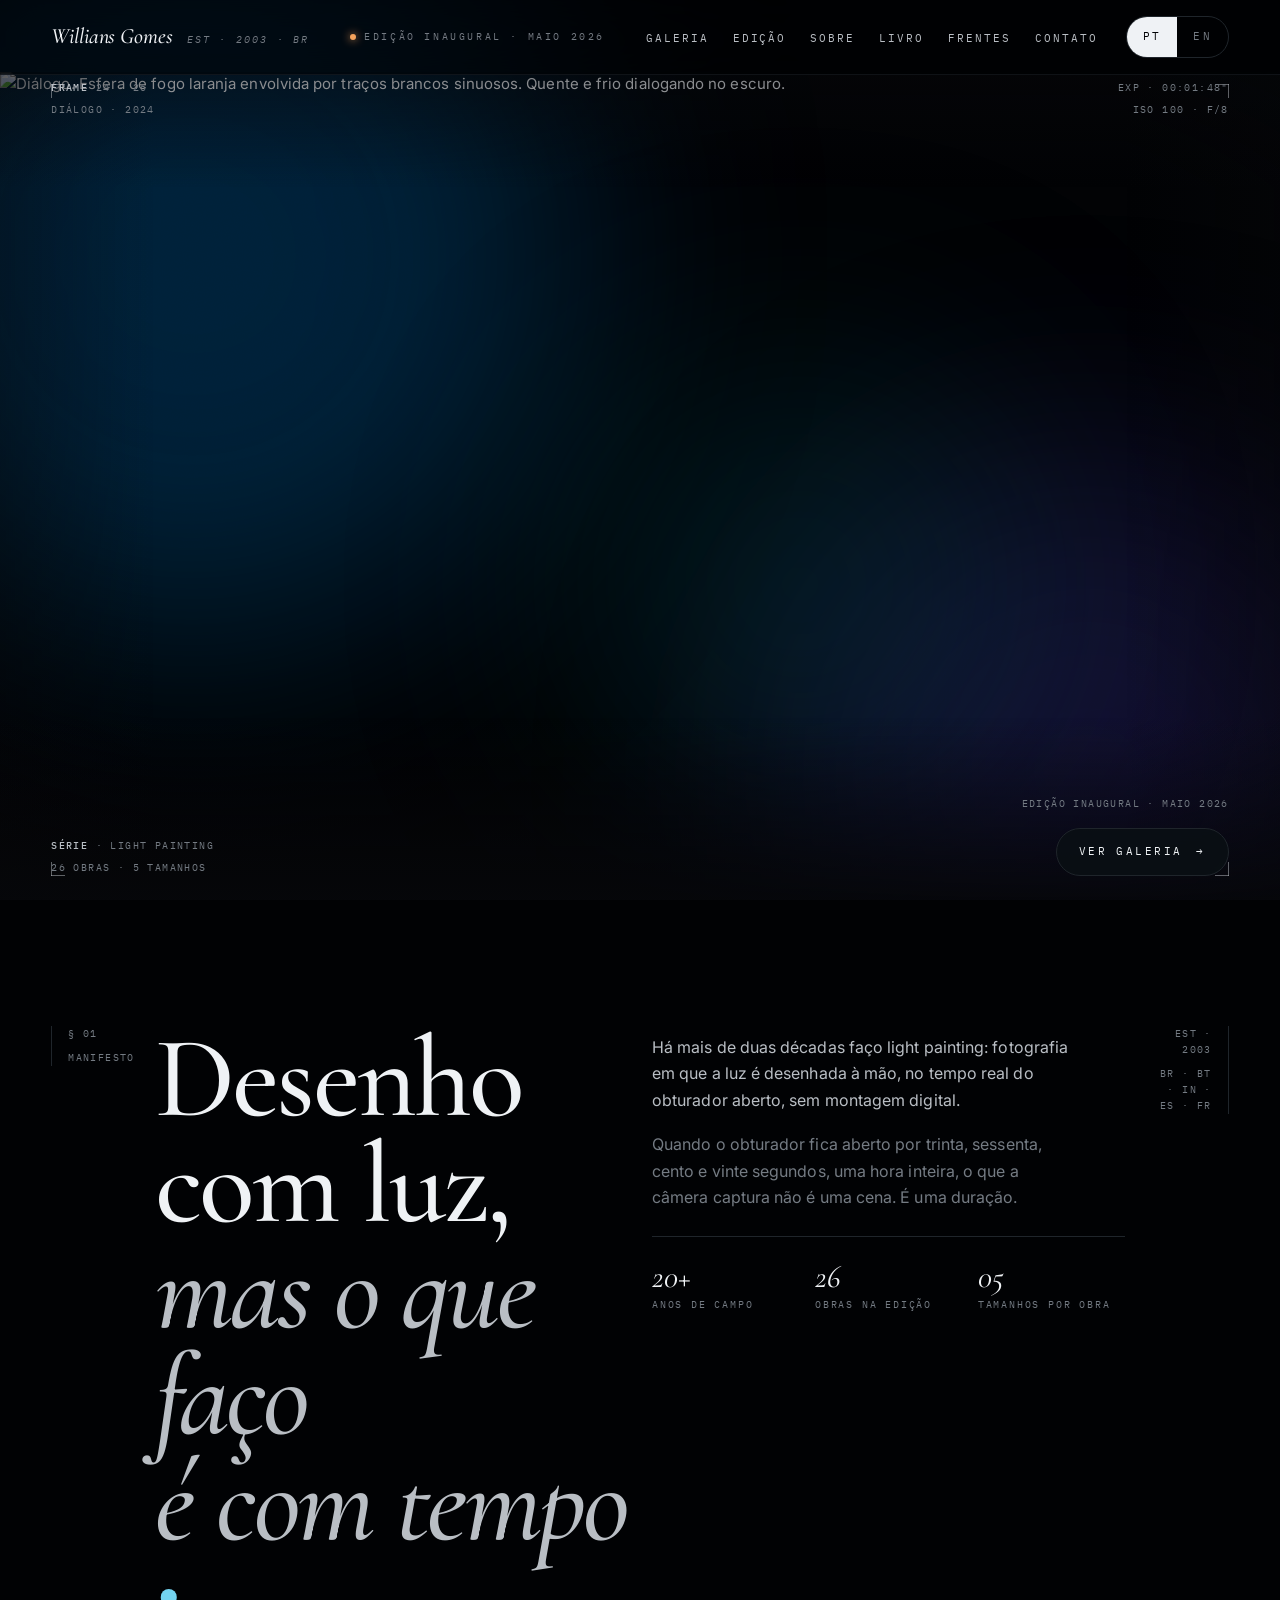
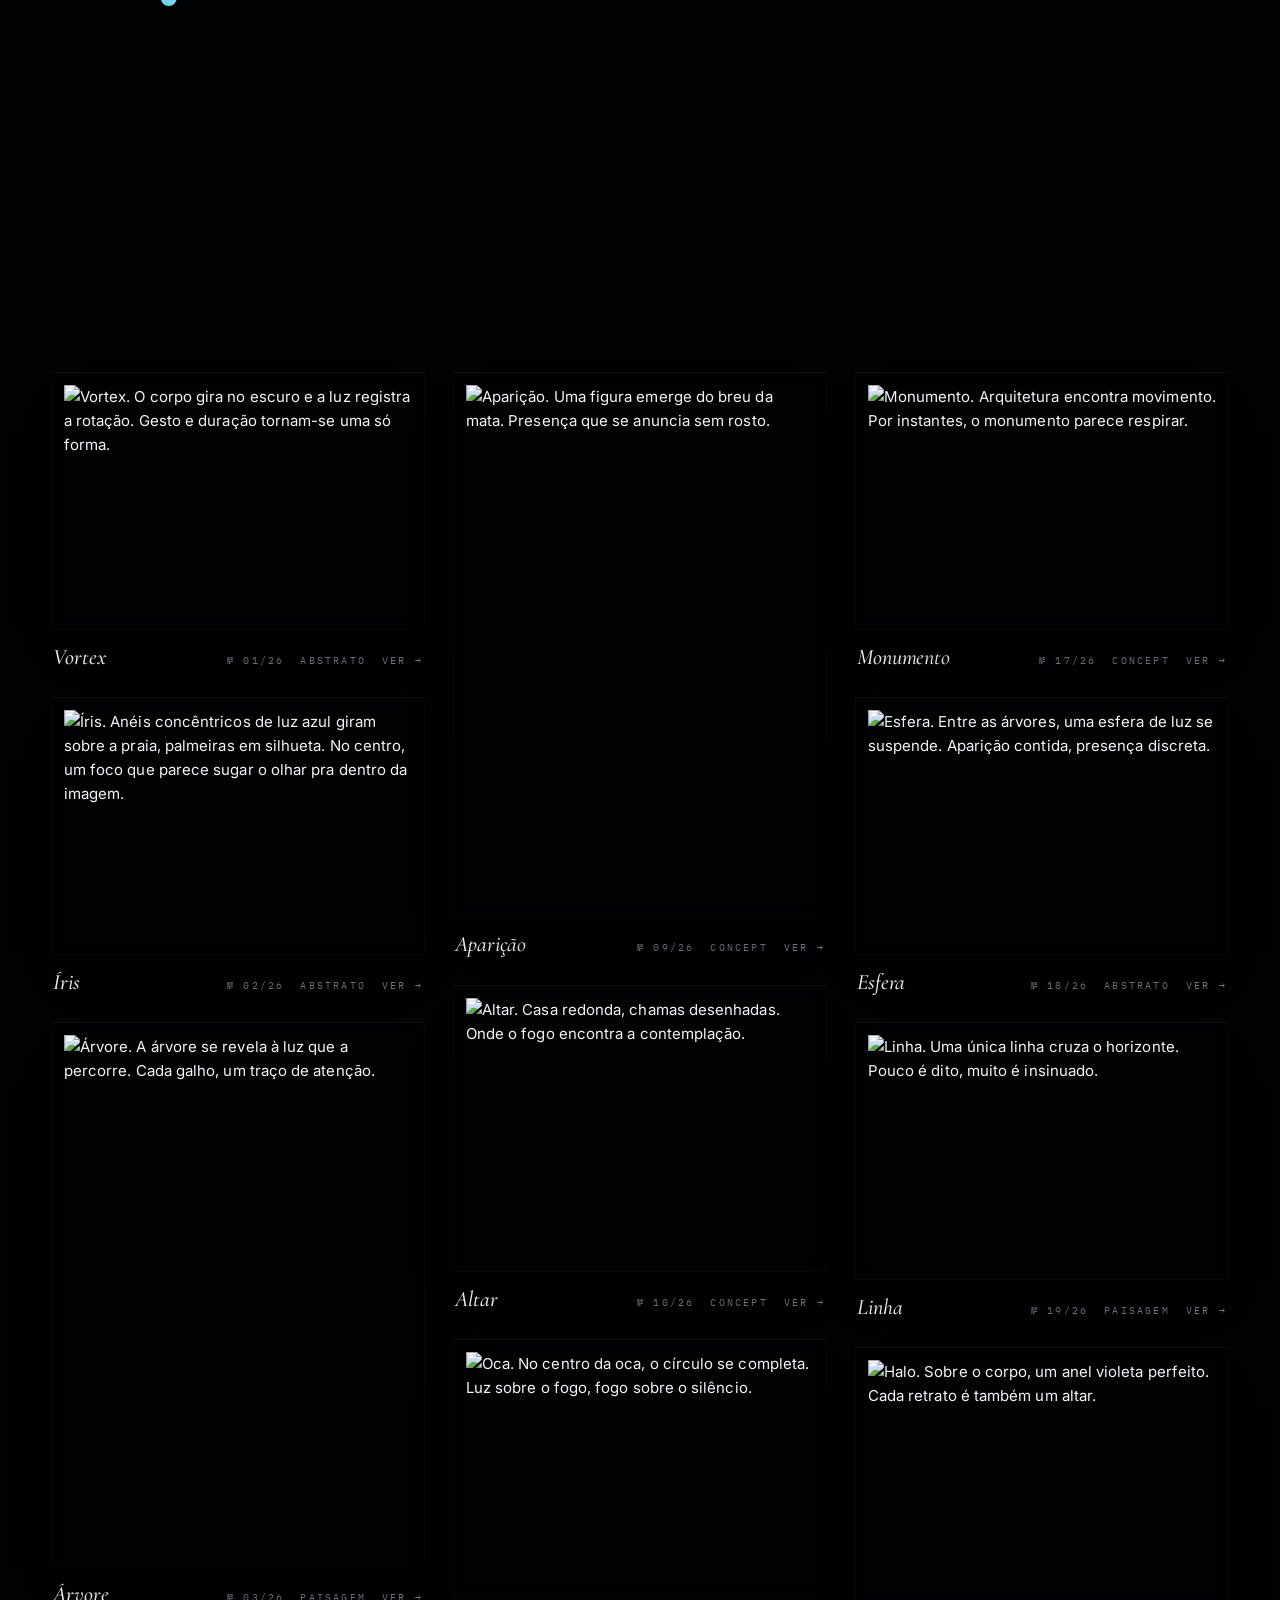
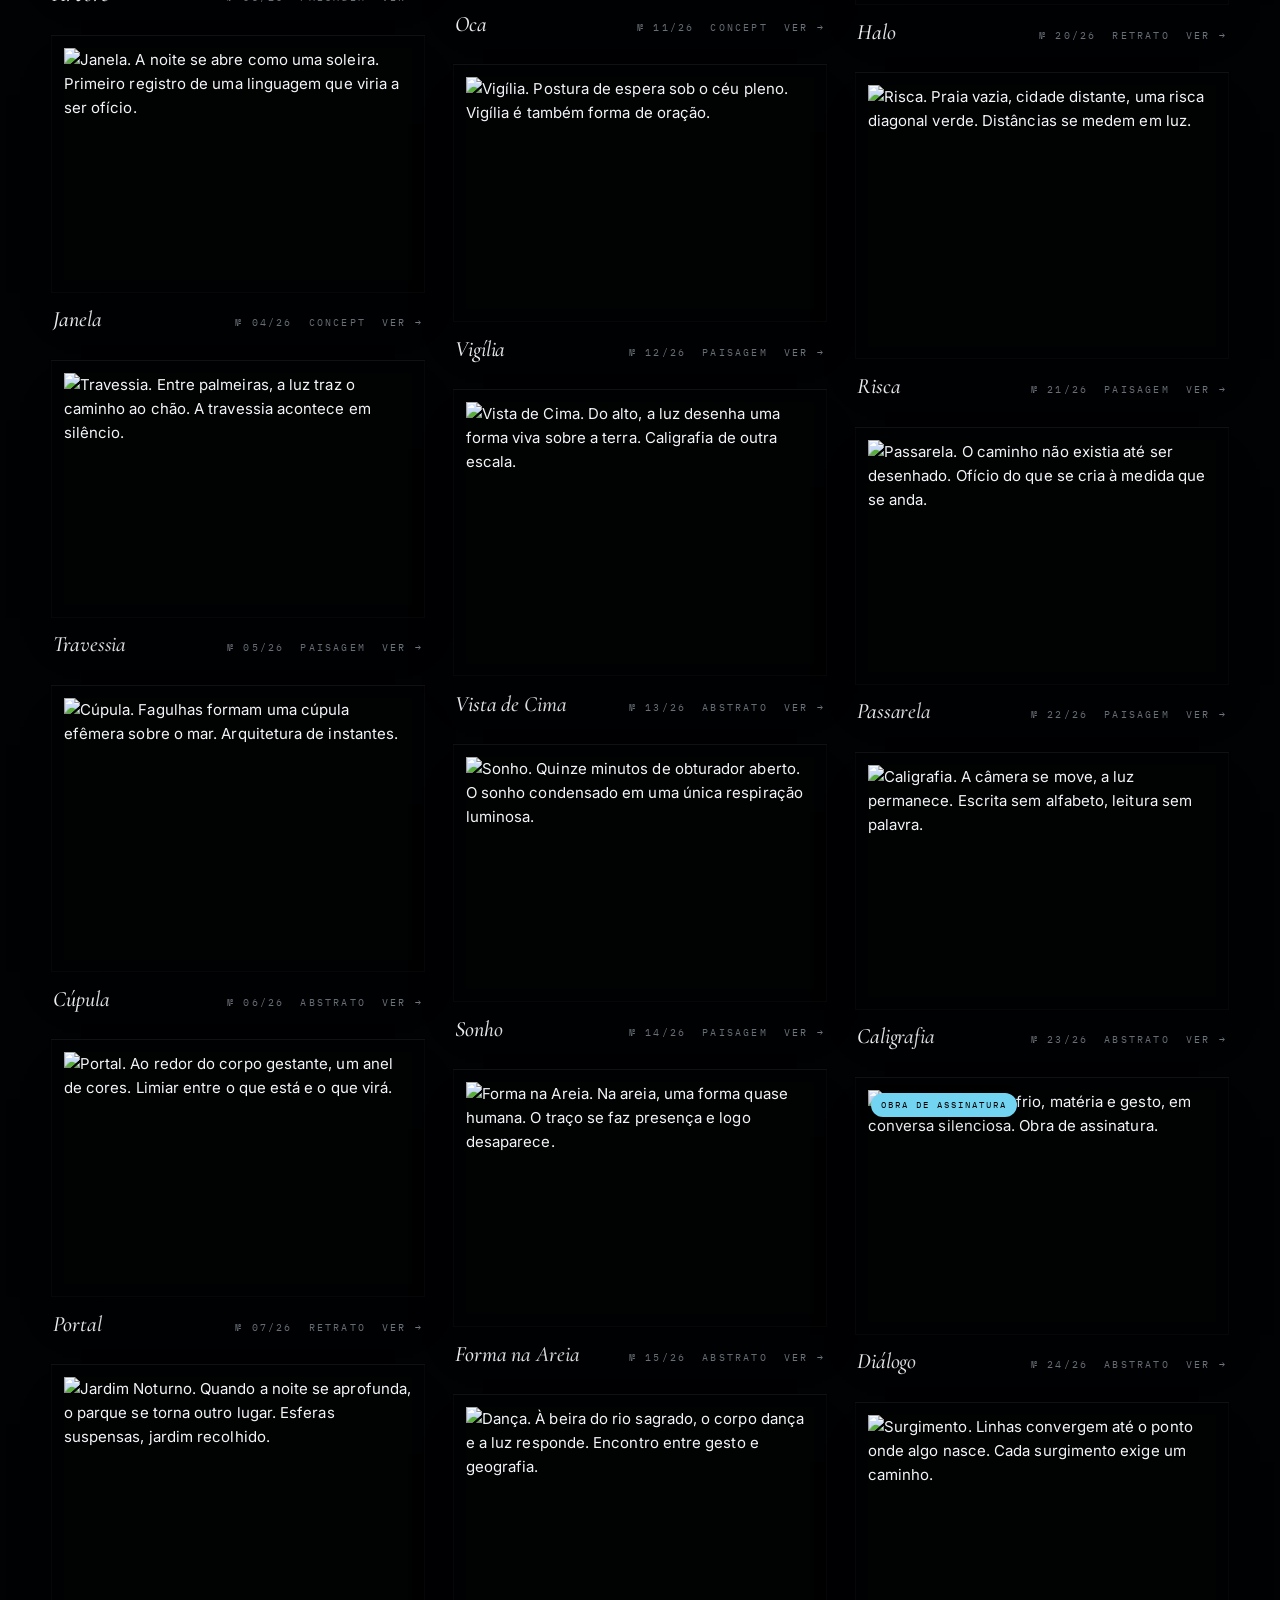
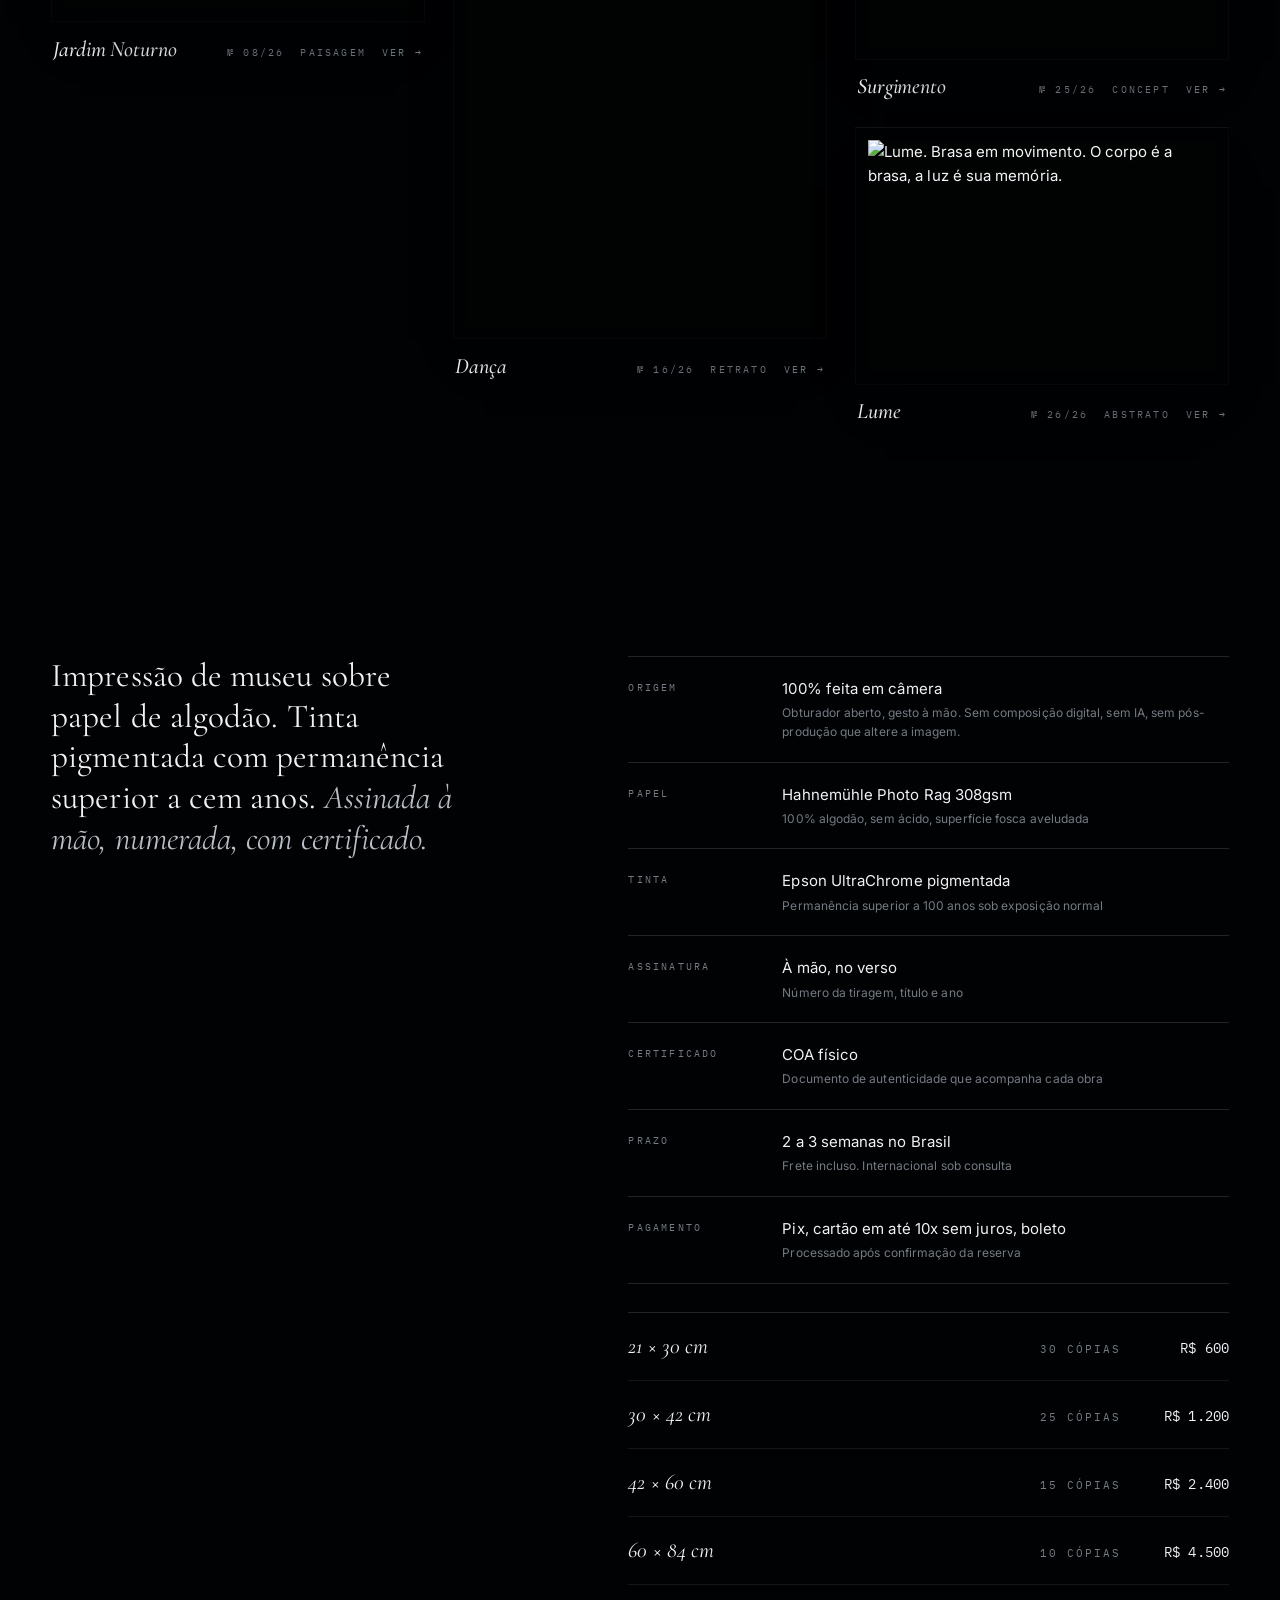
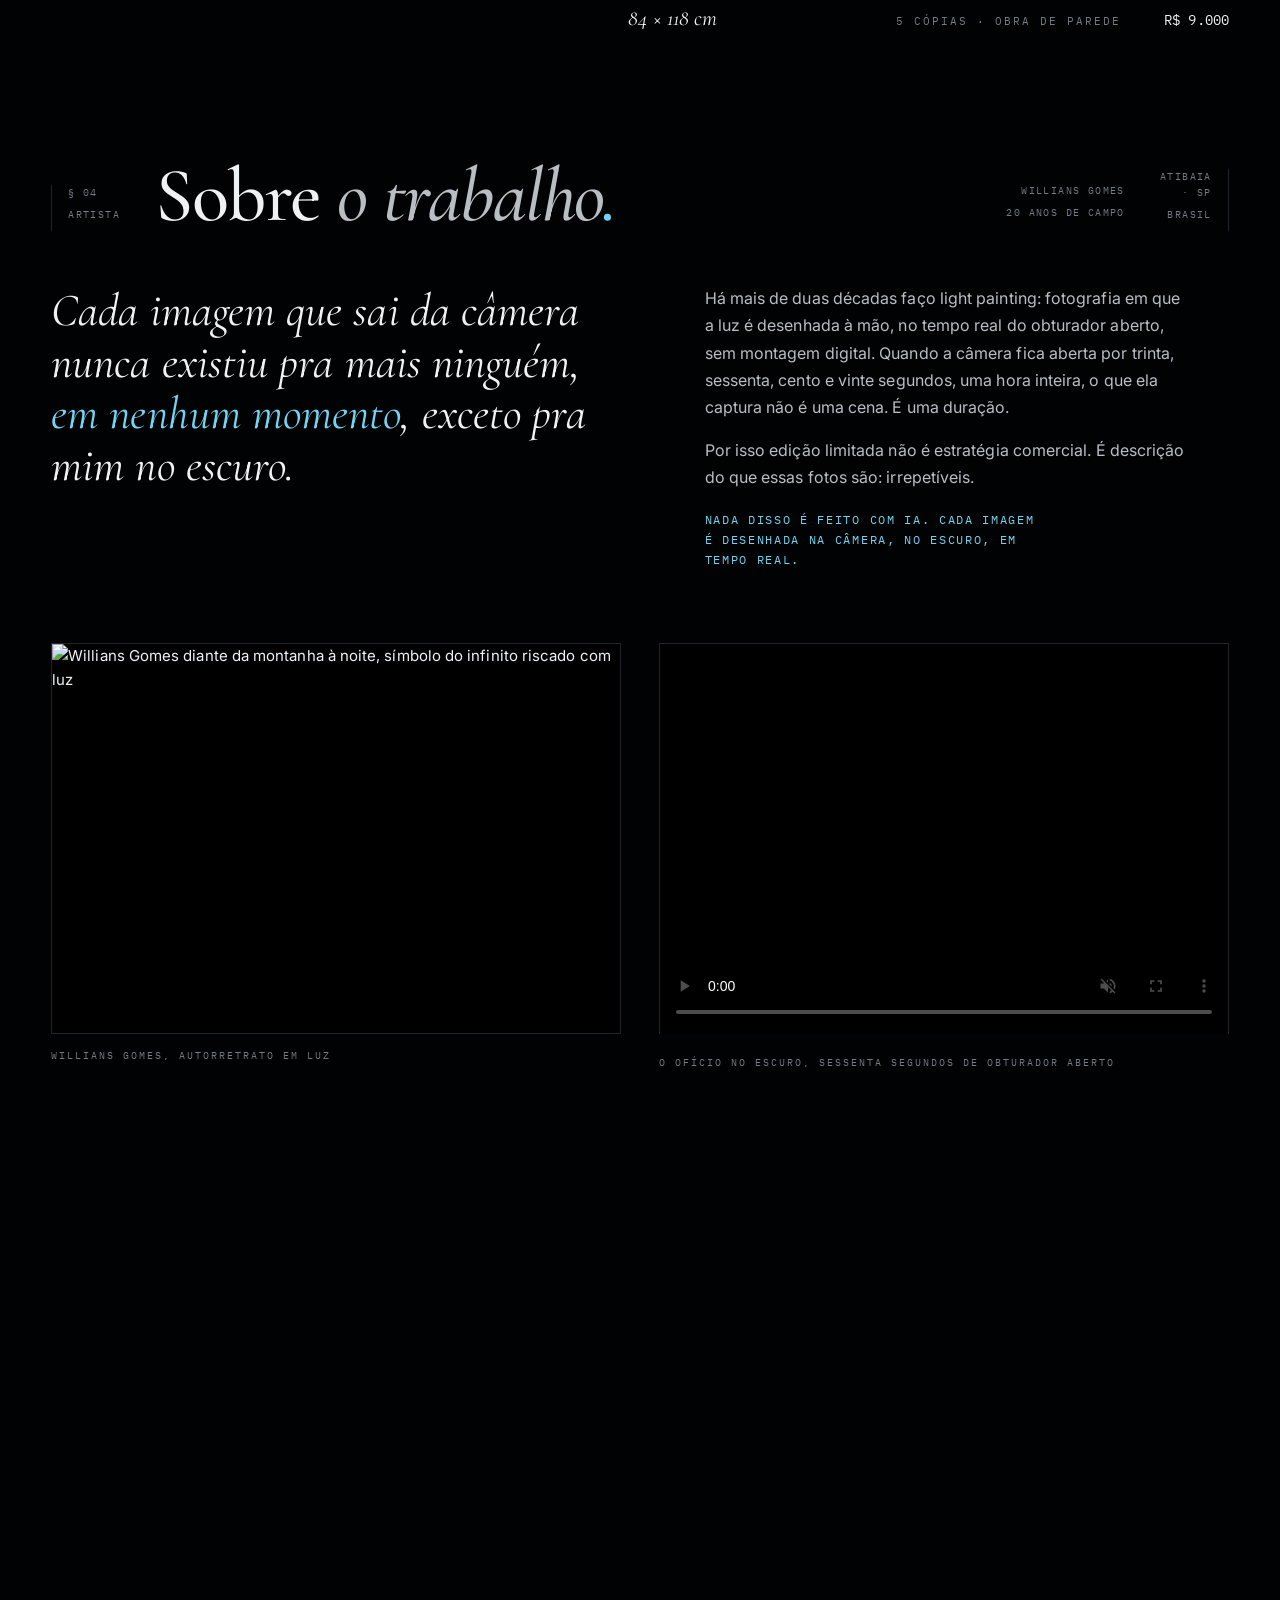
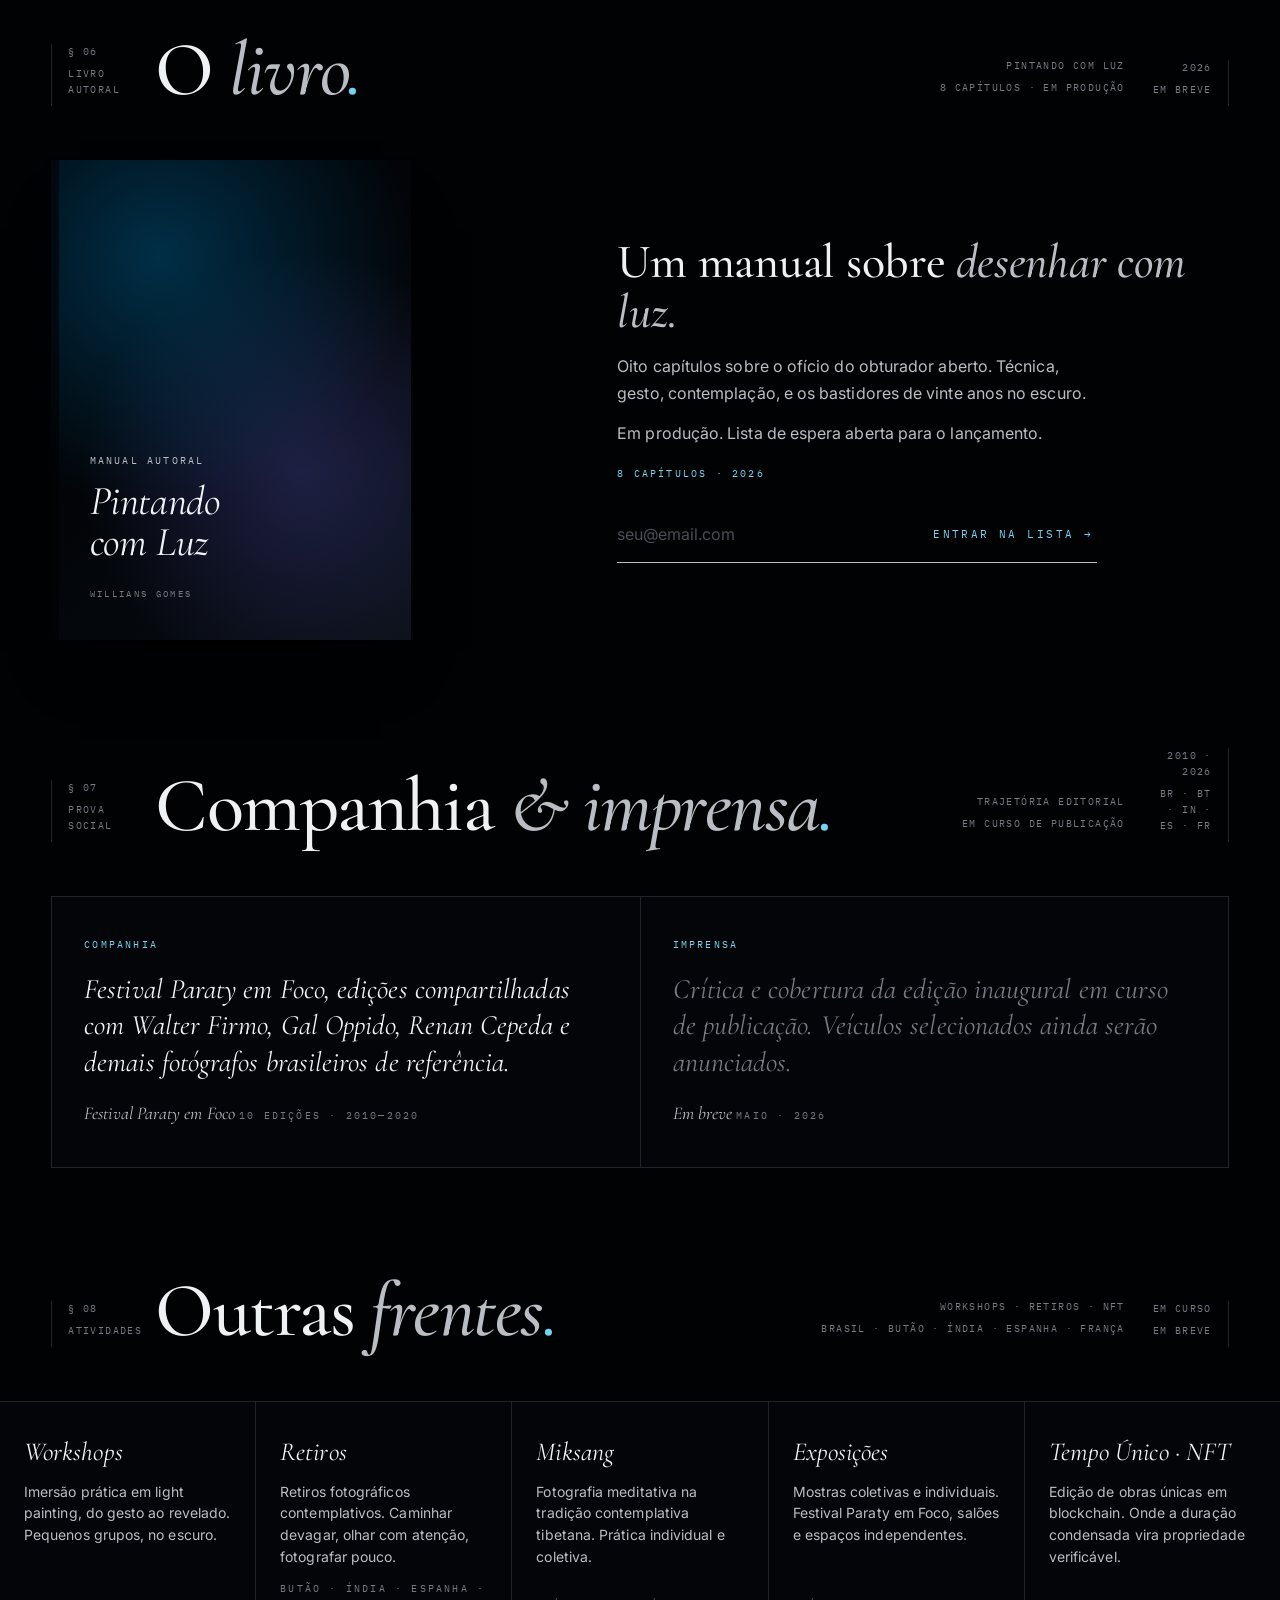
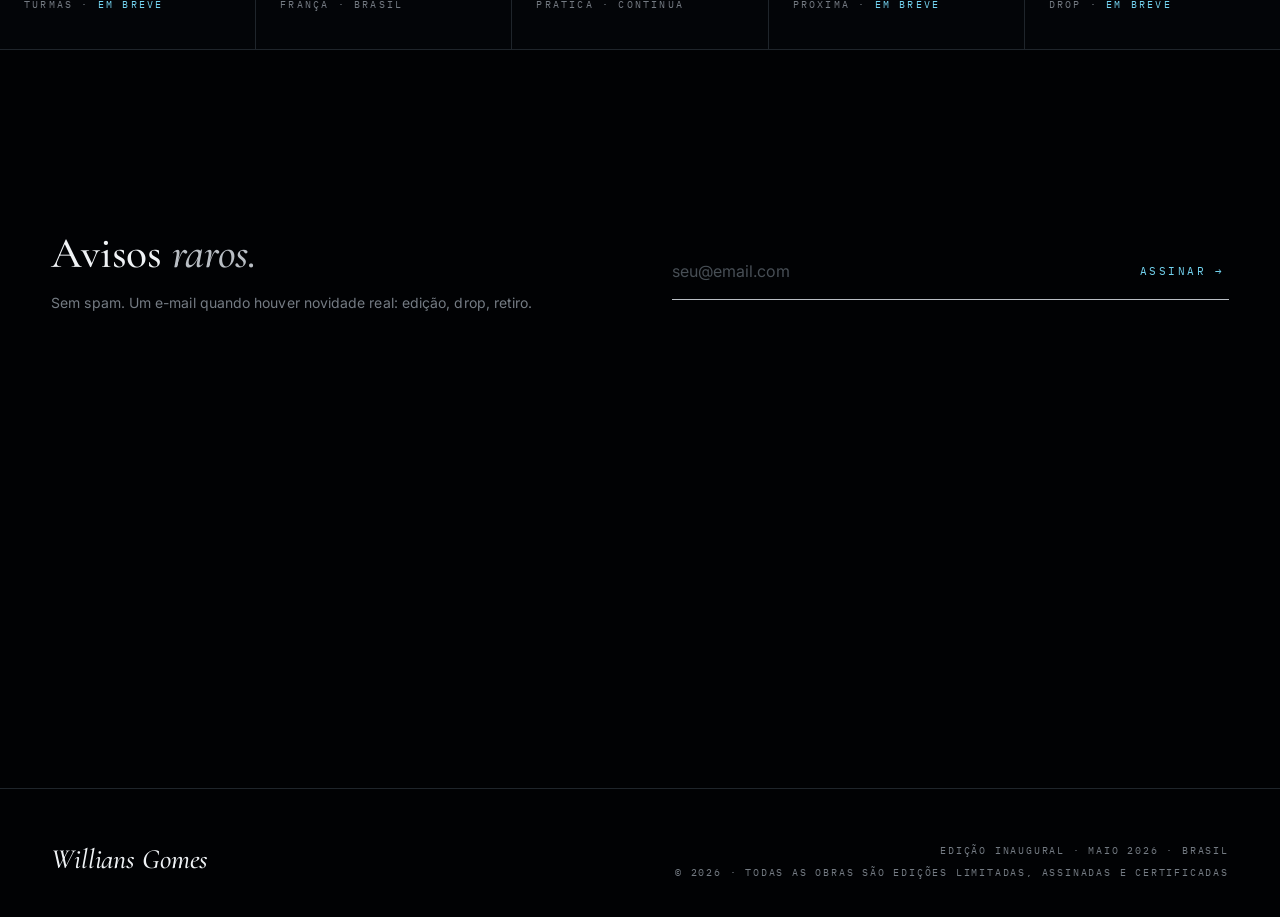
==== commit 4c9399a9: "remove ultima mencao a Piracanga (caption EN do retrato) Co-Authored-By: Claude Opus 4.7 <noreply@an" ====
--- a/index.html
+++ b/index.html
@@ -1704,8 +1704,8 @@
       'about.p1':'For more than two decades I have practiced light painting: photographs in which light is drawn by hand, in the real time of the open shutter, with no digital compositing. When the camera stays open for thirty, sixty, one hundred and twenty seconds, a full hour, what it captures is not a scene. It is a duration.',
       'about.p2':'That is why limited edition is not a commercial strategy here. It is a description of what these photographs are: unrepeatable.',
       'about.p3':'None of this is made with AI. Every image is drawn in-camera, in the dark, in real time.',
-      'about.photo.lbl':'Artist portrait · placeholder','about.photo.cap':'Willians Gomes, Piracanga, 2024',
-      'about.process.placeholder':'Process video · coming soon','about.process.cap':'The practice in the dark, sixty seconds of open shutter',
+      'about.photo.cap':'Willians Gomes, self-portrait in light',
+      'about.process.cap':'The practice in the dark, sixty seconds of open shutter',
       'sec.career':'Twenty years <em>in the field<span style="color:var(--accent)">.</span></em>','sec.career.tag':'Career',
       'sec.book':'The <em>book<span style="color:var(--accent)">.</span></em>','sec.book.tag':'Author manual',
       'book.meta1':'Pintando com Luz','book.meta2':'8 chapters · in production',
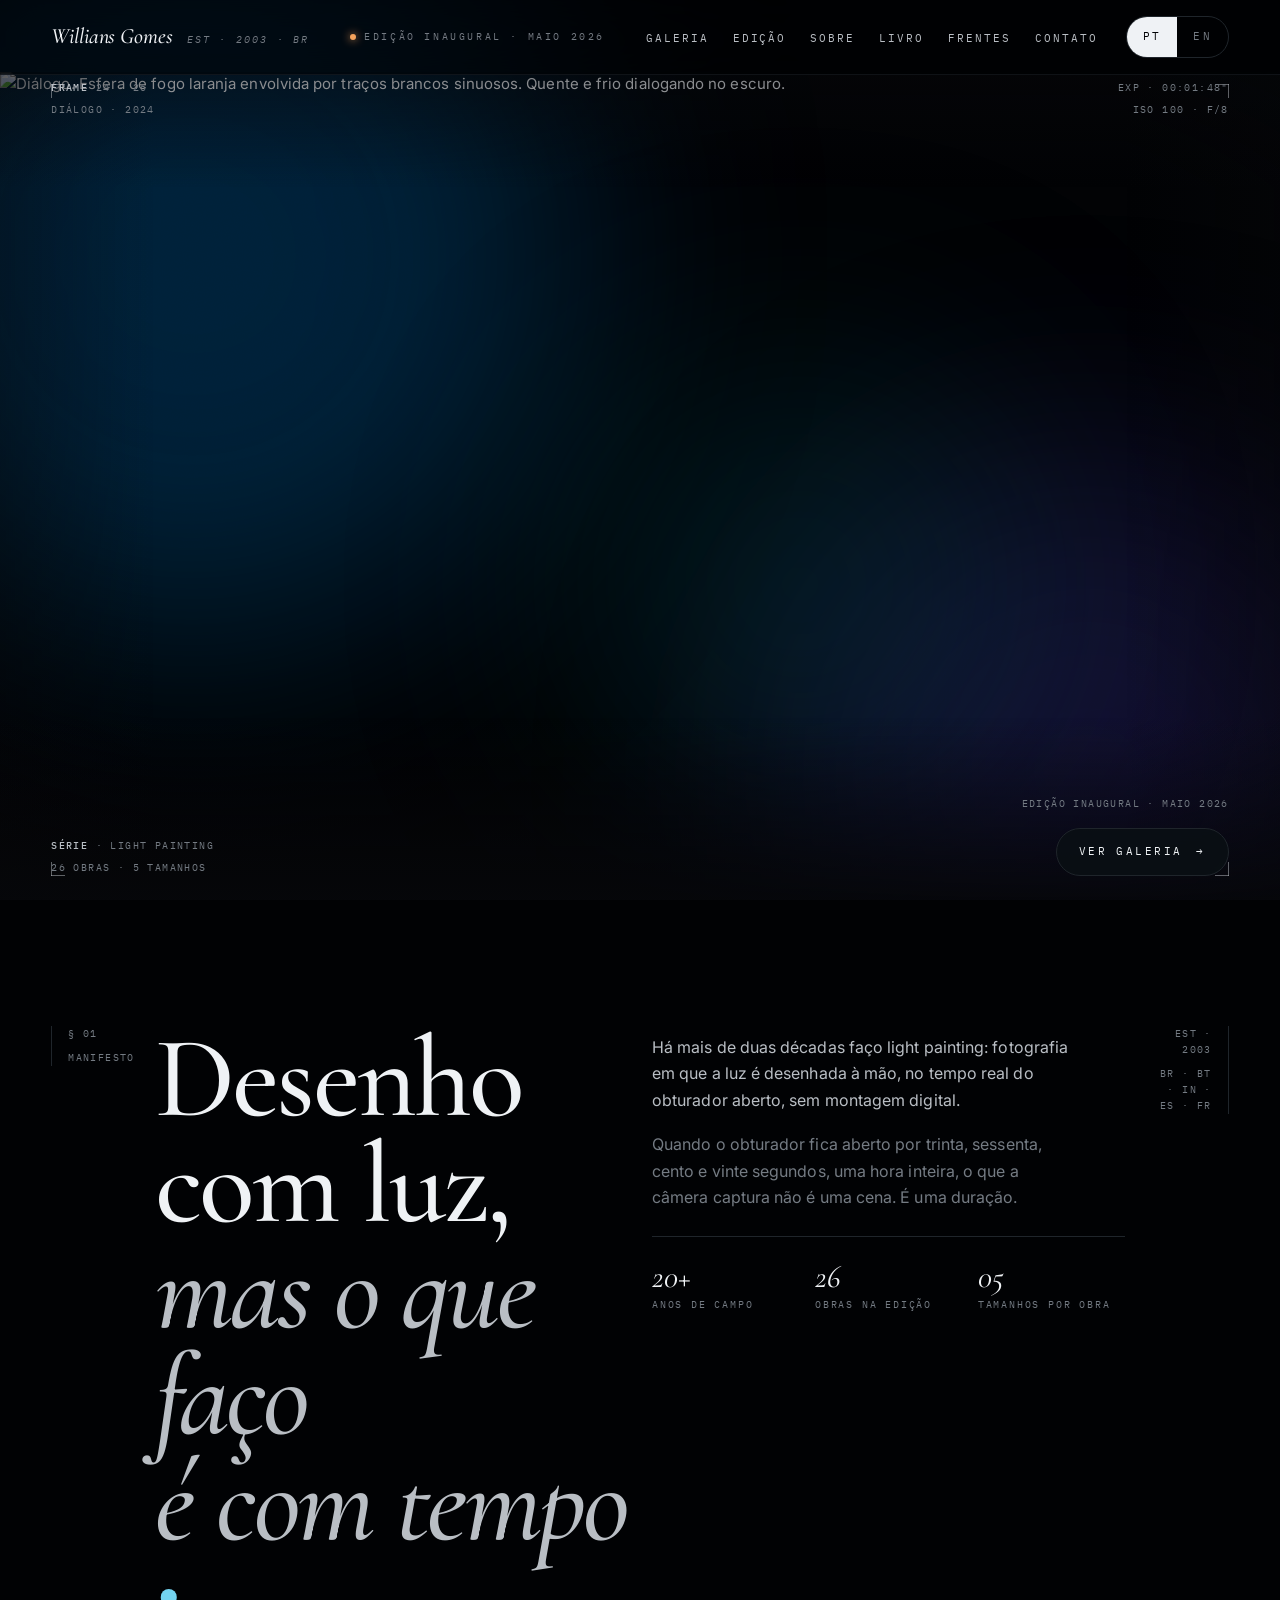
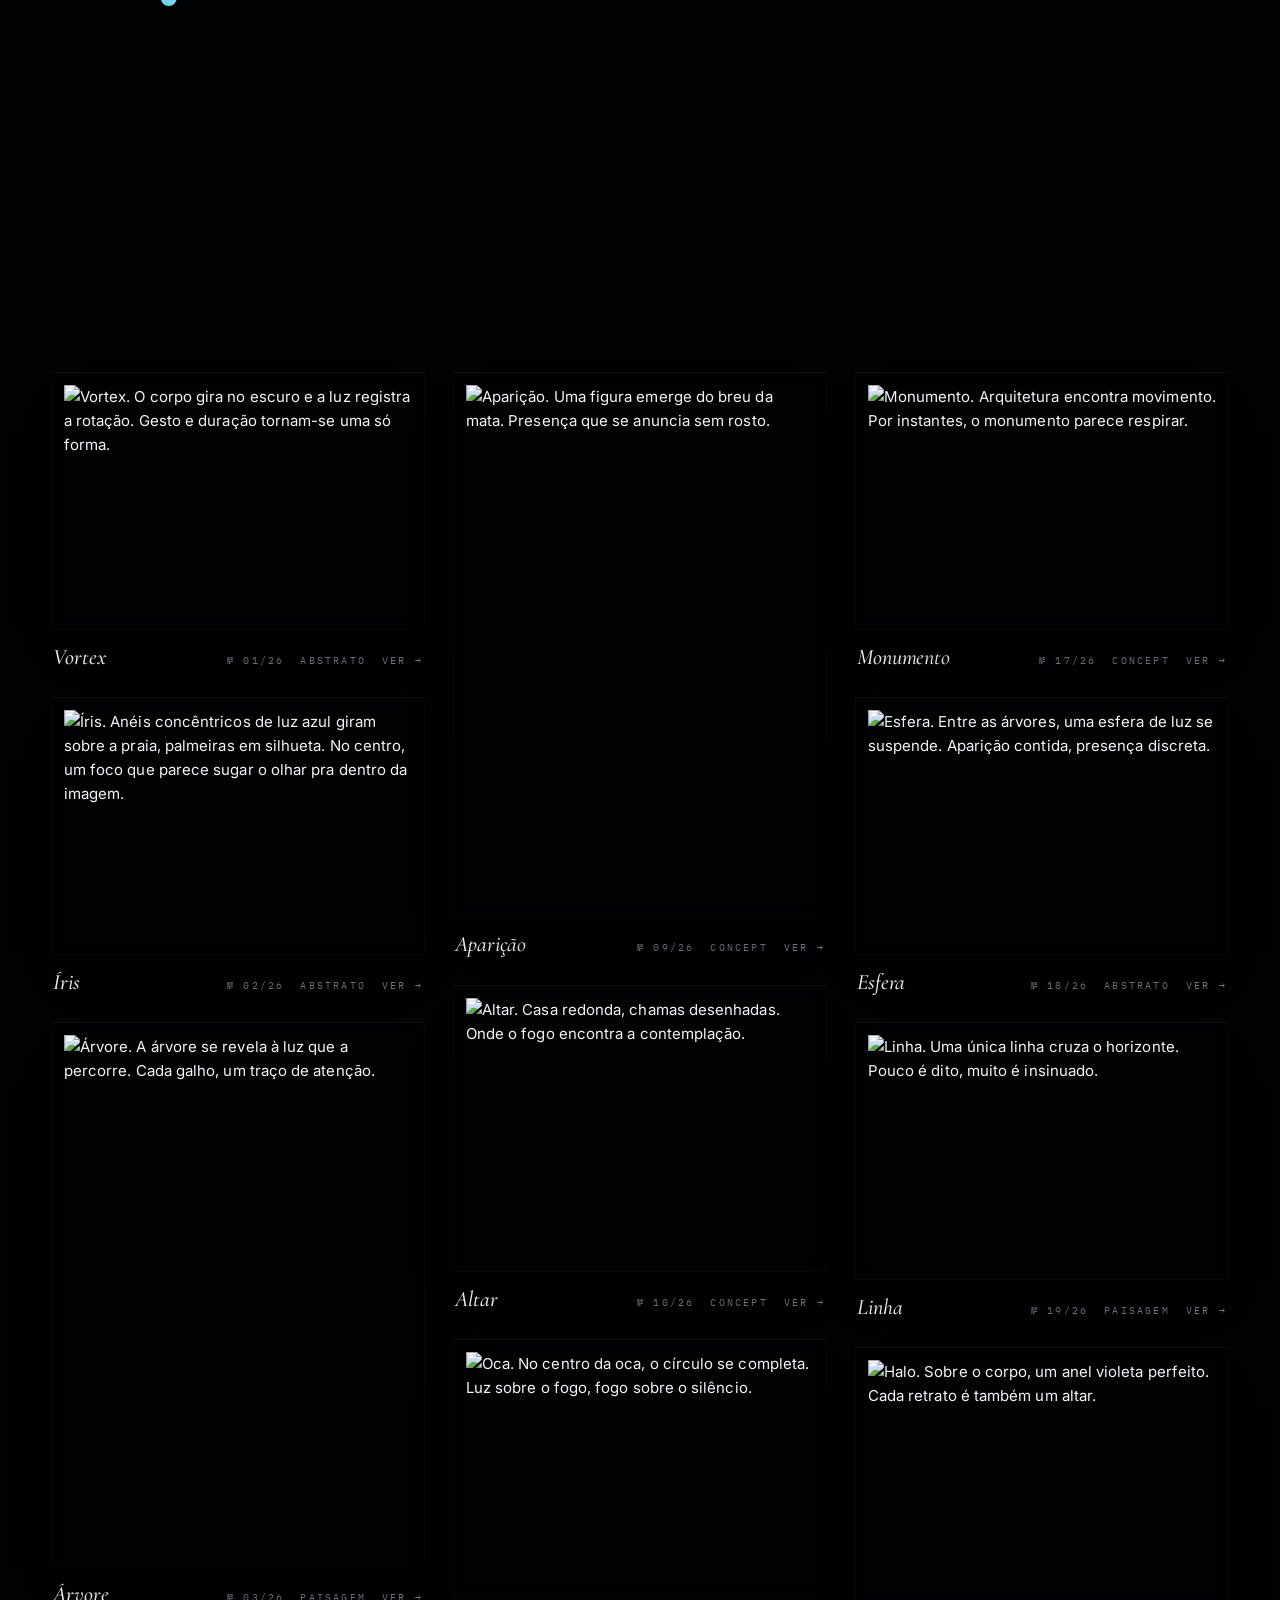
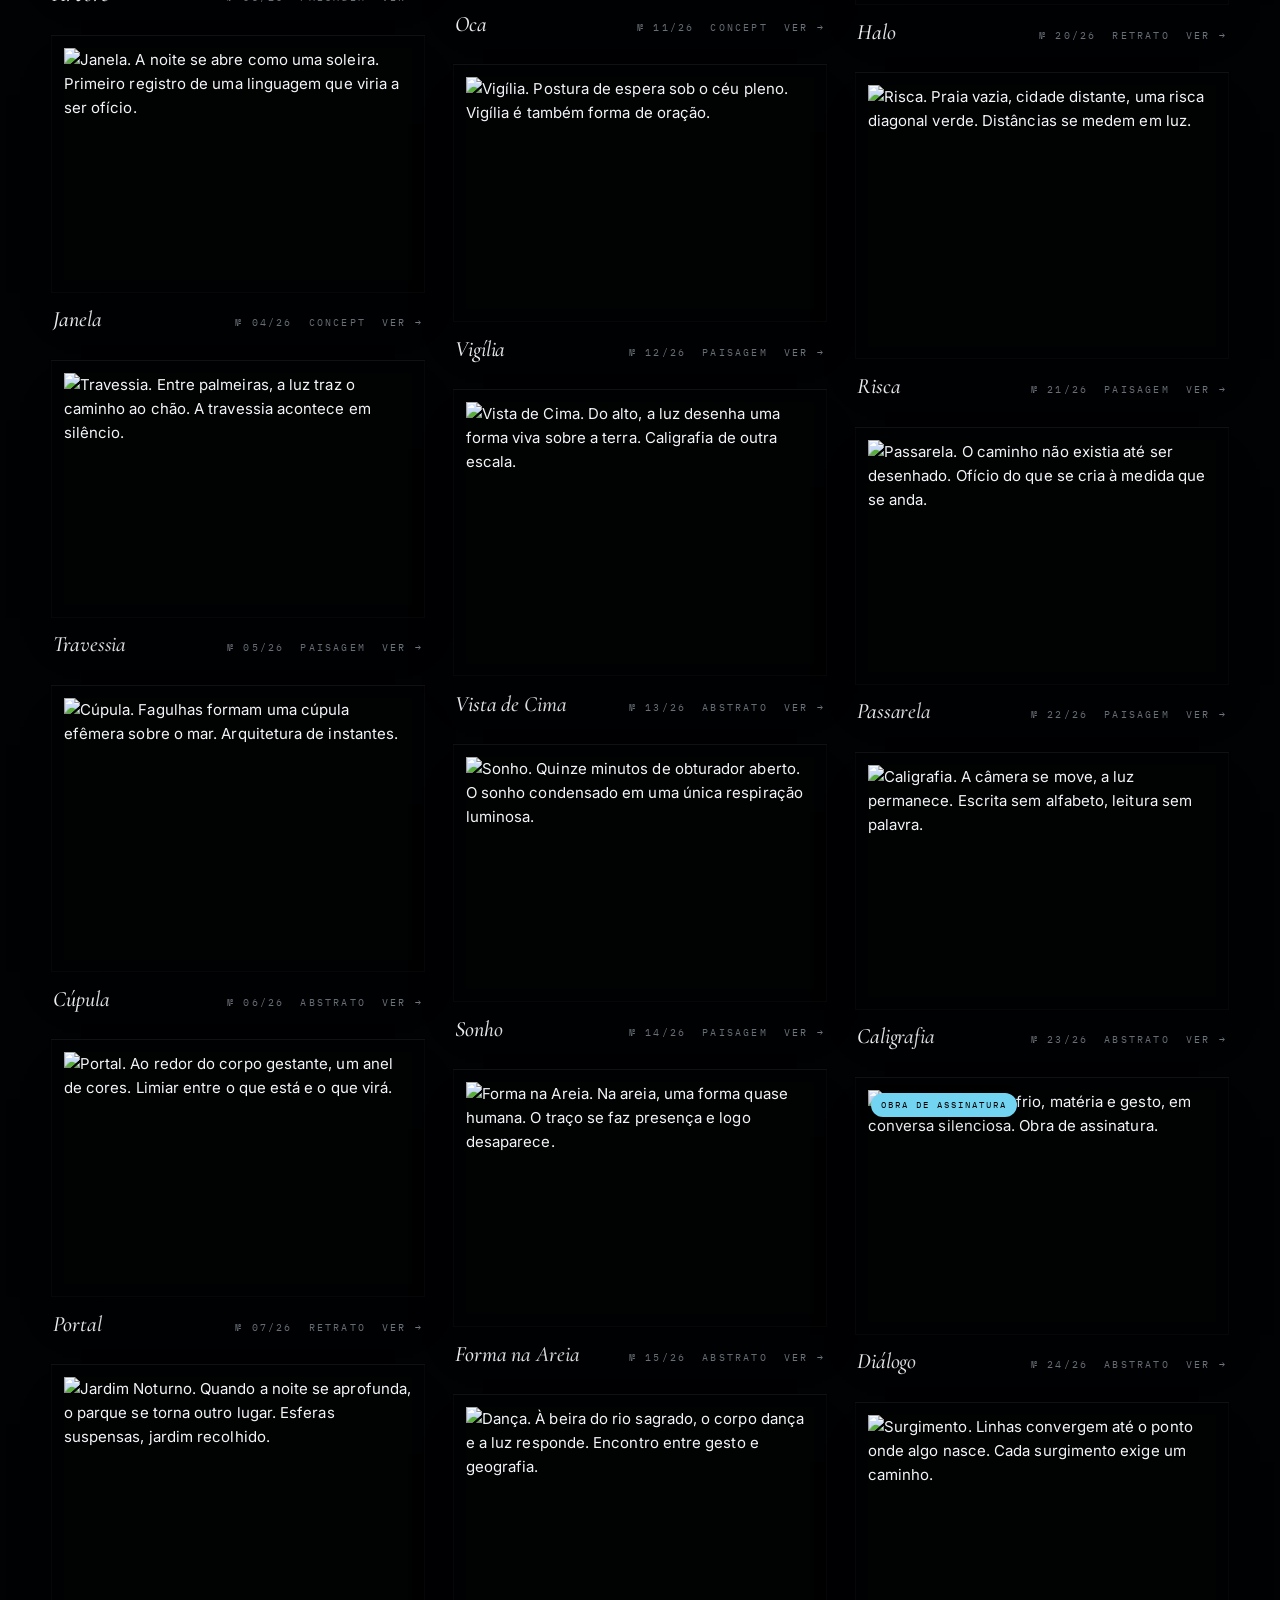
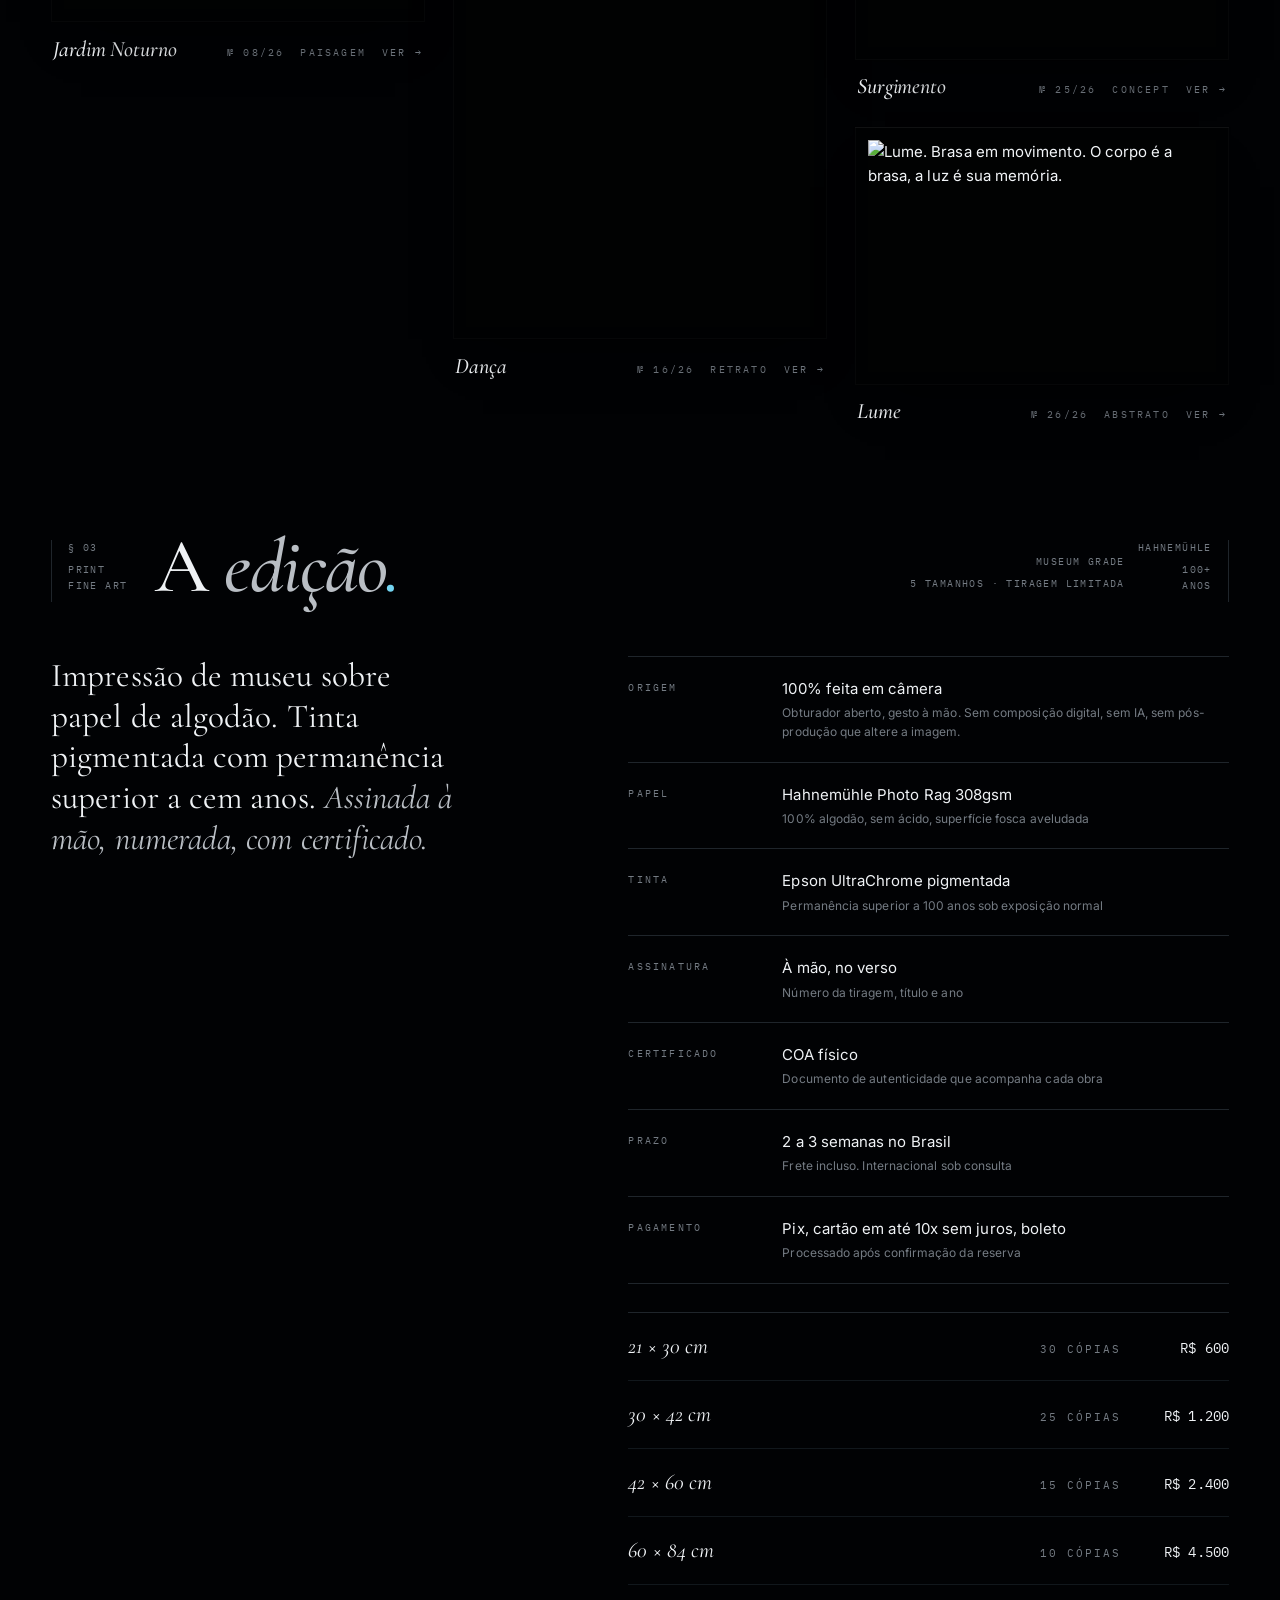
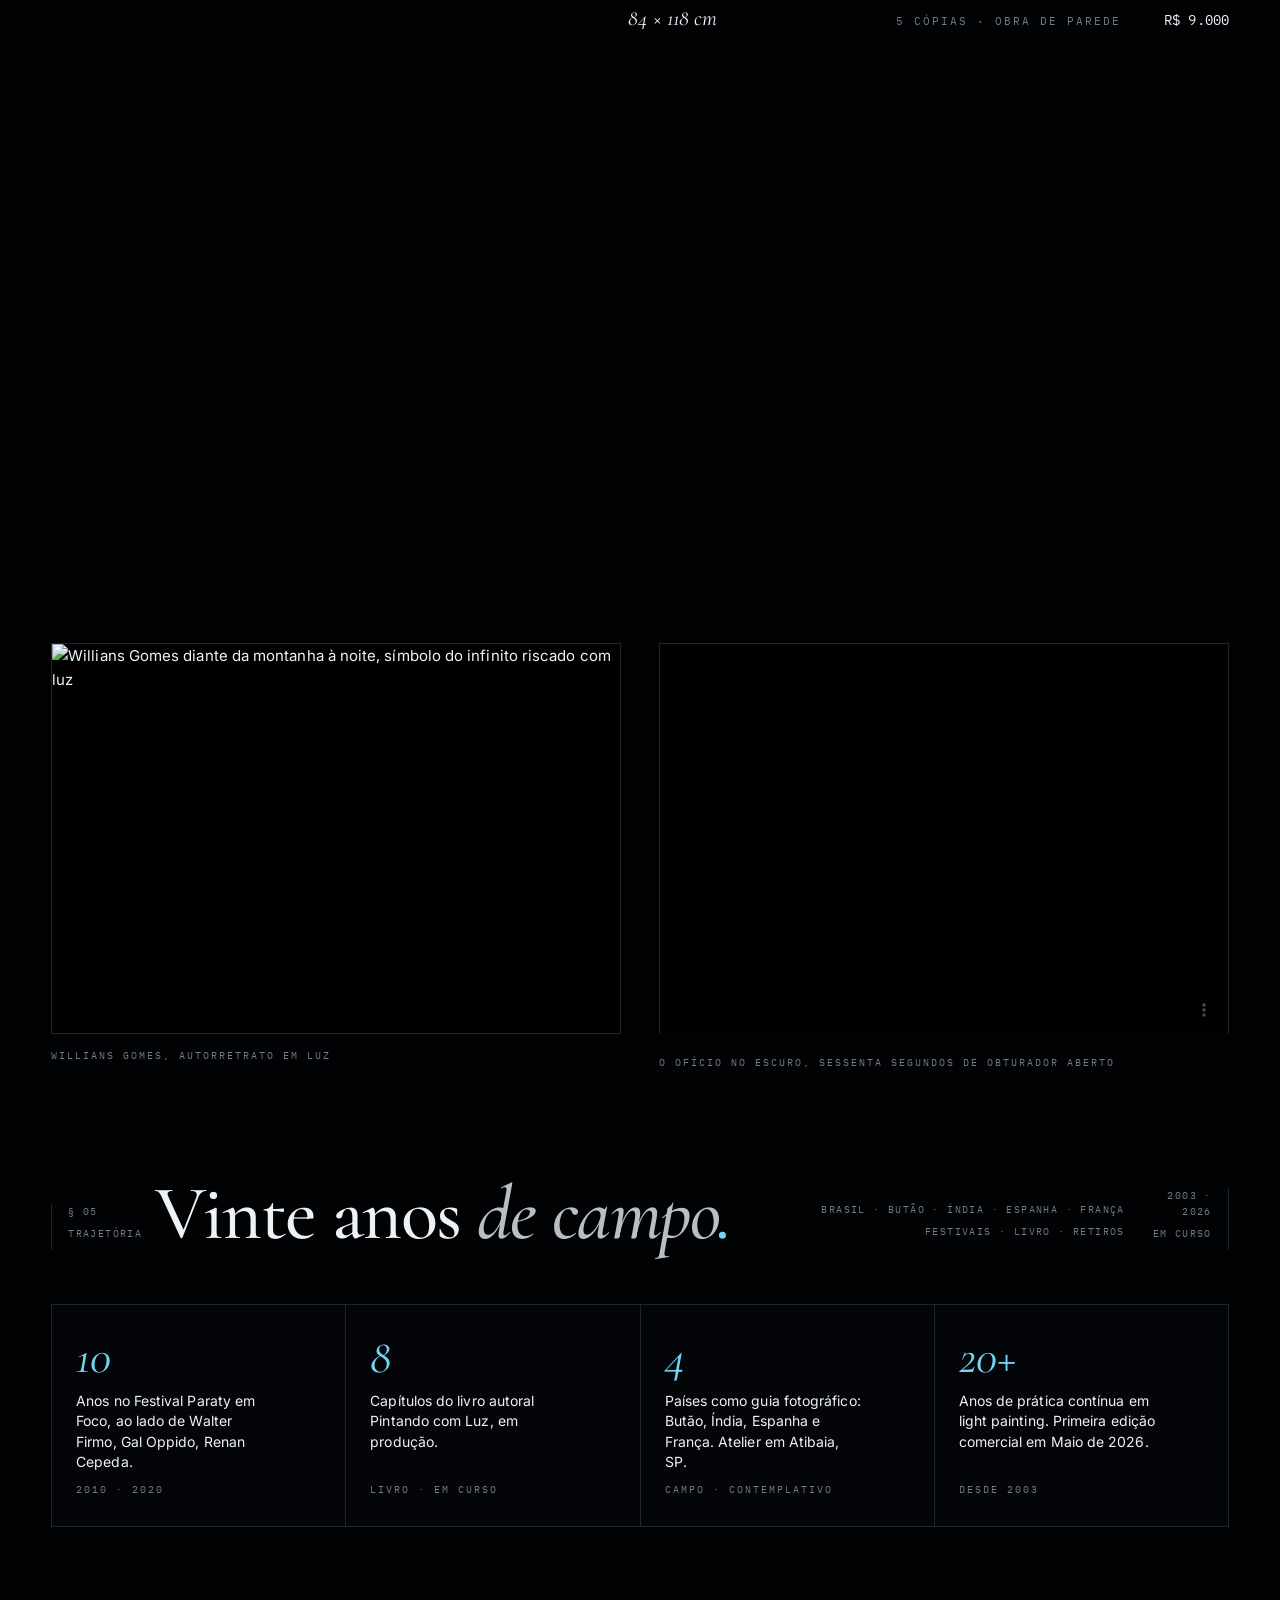
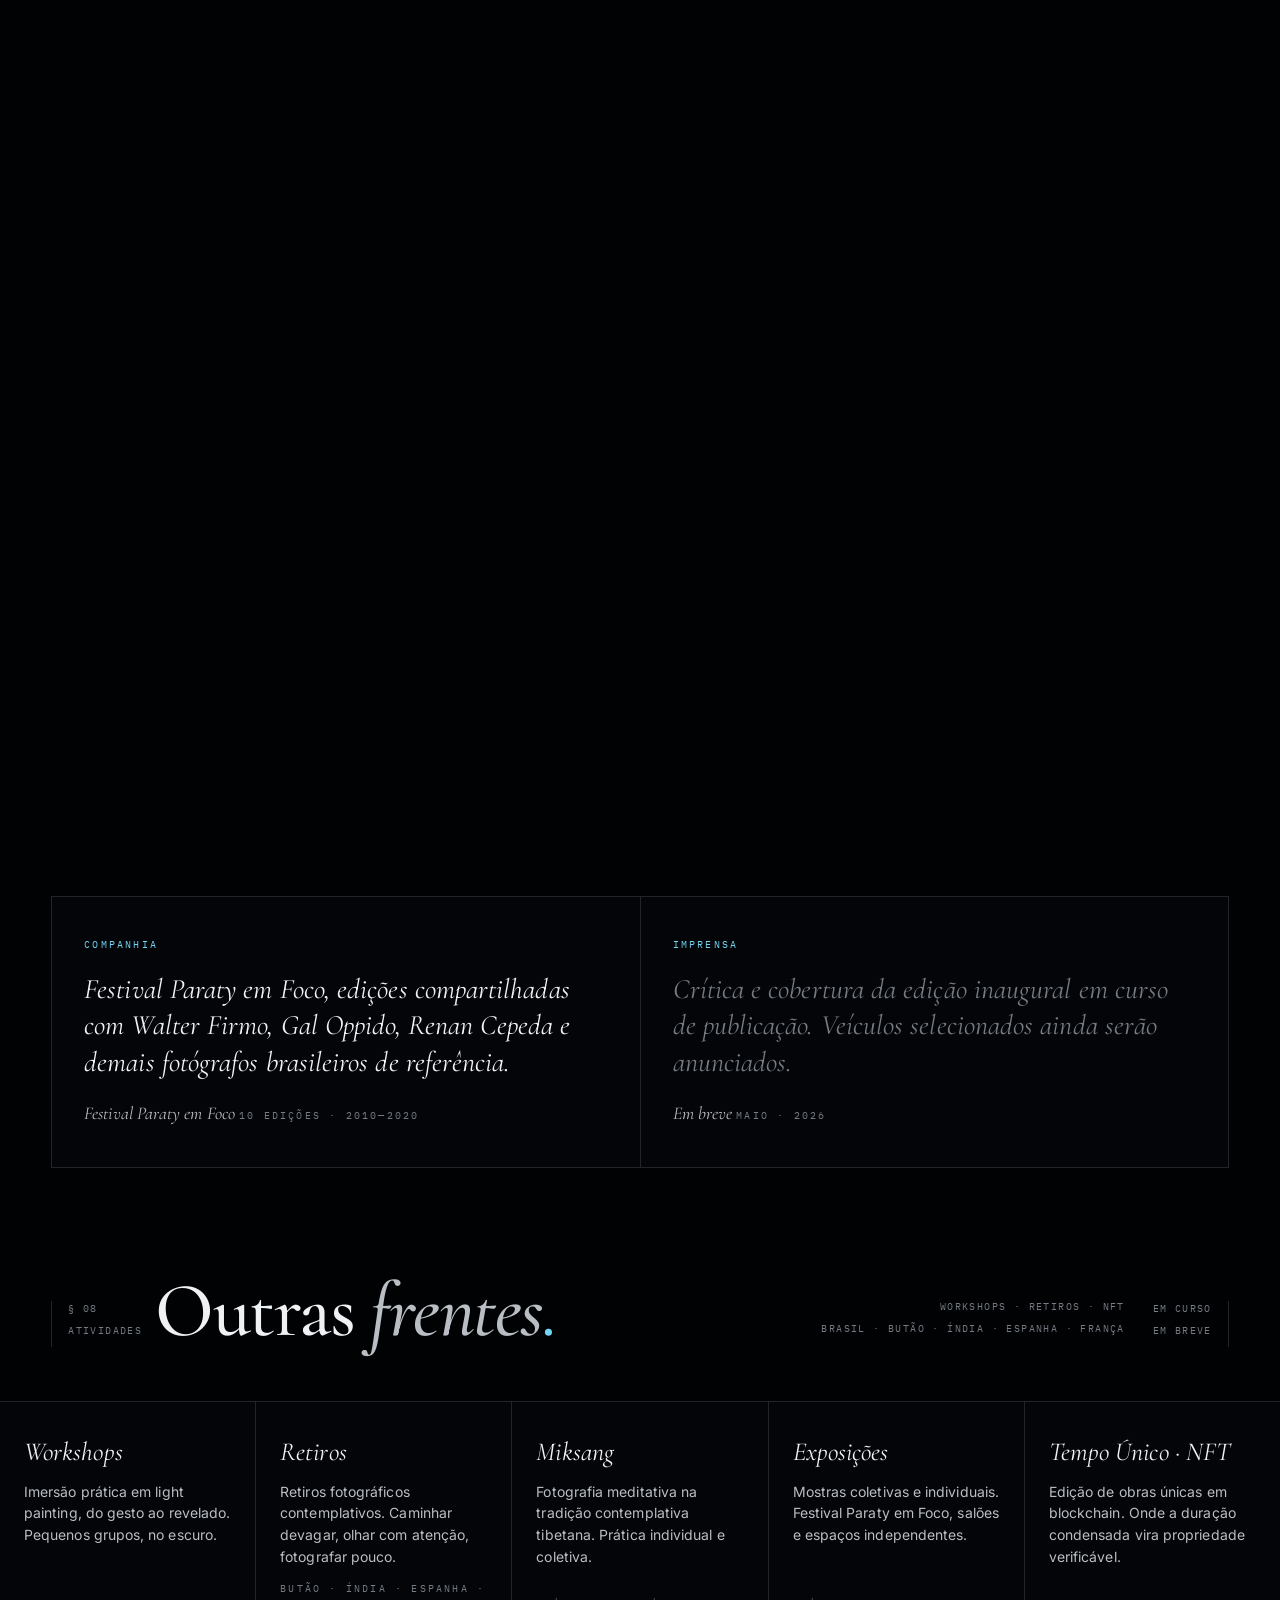
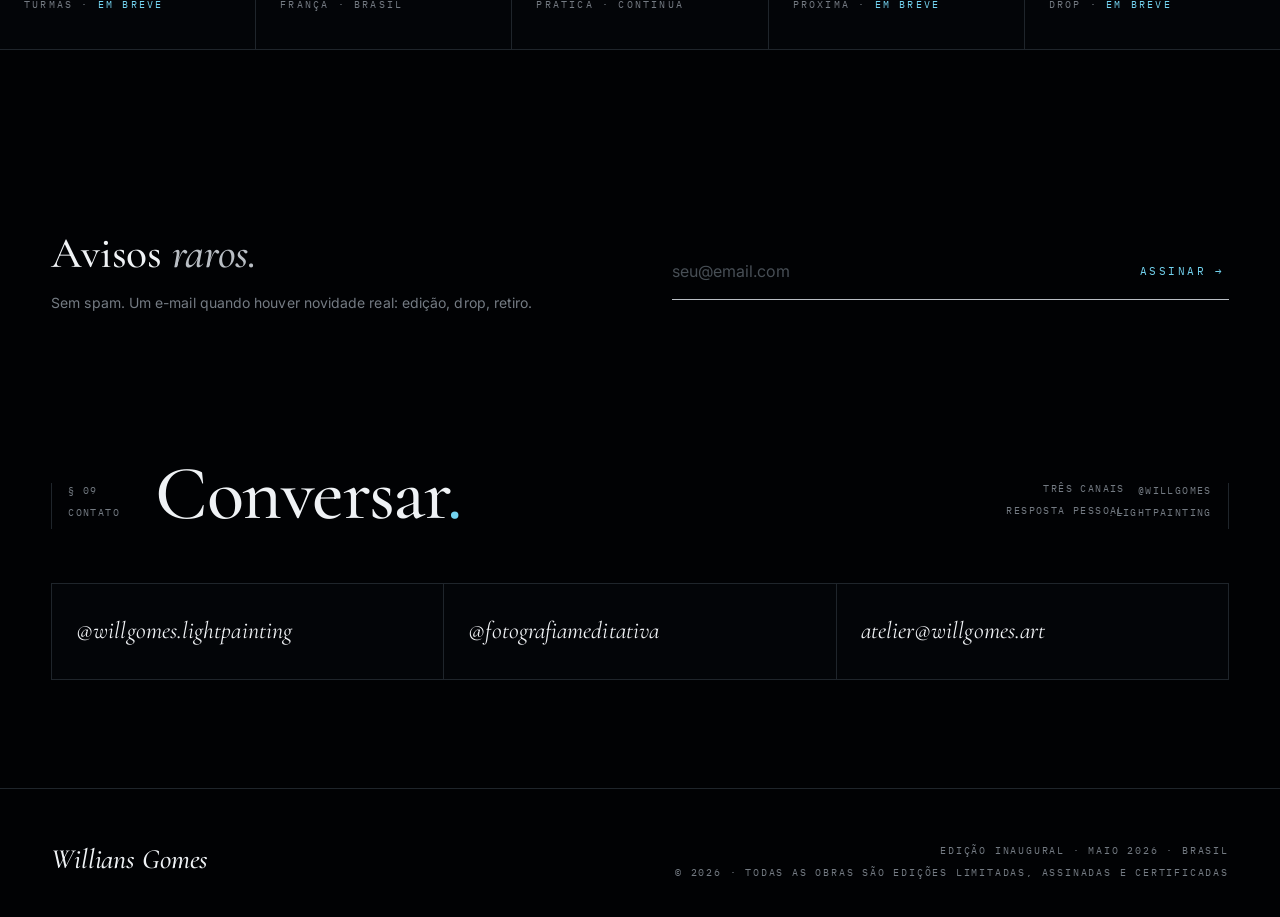
==== commit 917bb481: "i18n EN · prazo/frete deixa explicito envio internacional - spec.time.s EN: 'We ship worldwide, inte" ====
--- a/index.html
+++ b/index.html
@@ -1696,7 +1696,7 @@
       'spec.ink.k':'Ink','spec.ink.v':'Epson UltraChrome pigment','spec.ink.s':'Permanence exceeding 100 years under normal display',
       'spec.sig.k':'Signature','spec.sig.v':'Hand-signed, verso','spec.sig.s':'Edition number, title and year',
       'spec.coa.k':'Certificate','spec.coa.v':'Physical COA','spec.coa.s':'Document of authenticity accompanies each work',
-      'spec.time.k':'Lead time','spec.time.v':'2 to 3 weeks within Brazil','spec.time.s':'Shipping included. International on request',
+      'spec.time.k':'Lead time','spec.time.v':'2 to 3 weeks within Brazil','spec.time.s':'Free shipping in Brazil. We ship worldwide, international rates on request',
       'spec.pay.k':'Payment','spec.pay.v':'Pix, credit card in up to 10x interest-free, boleto','spec.pay.s':'Processed after reservation confirmed',
       'sec.about':'About <em>the work<span style="color:var(--accent)">.</span></em>',
       'sec.about.tag':'Artist','about.meta':'20 years in the field',
@@ -1733,7 +1733,7 @@
       'contact.ig1.lb':'Author portfolio','contact.ig2.lb':'Contemplative curation','contact.email.lb':'Atelier email',
       'foot.editions':'Inaugural edition · May 2026 · Brazil','foot.copy':'© 2026 · All works are limited editions, signed and certified',
       'lb.edition':'Limited edition · choose a size','lb.select':'Select a size','lb.next':'Next work','lb.btc':'or pay with Bitcoin',
-      'lb.fineprint':'<b>Paper</b> Hahnemühle Photo Rag 308gsm 100% cotton. <b>Ink</b> Epson UltraChrome pigment, permanence 100+ years. <b>Signature</b> hand-signed verso, edition number. <b>Certificate</b> physical authenticity certificate (COA). <b>Lead time</b> 2 to 3 weeks, shipping included within Brazil. <b>Payment</b> Pix, credit card in up to 10x interest-free, or boleto.',
+      'lb.fineprint':'<b>Paper</b> Hahnemühle Photo Rag 308gsm 100% cotton. <b>Ink</b> Epson UltraChrome pigment, permanence 100+ years. <b>Signature</b> hand-signed verso, edition number. <b>Certificate</b> physical authenticity certificate (COA). <b>Lead time</b> 2 to 3 weeks, free shipping within Brazil, worldwide shipping on request. <b>Payment</b> Pix, credit card in up to 10x interest-free, or boleto.',
       'lb.buy':'Buy','lb.stock':'available','lb.signature':'Signature work'
     }
   };
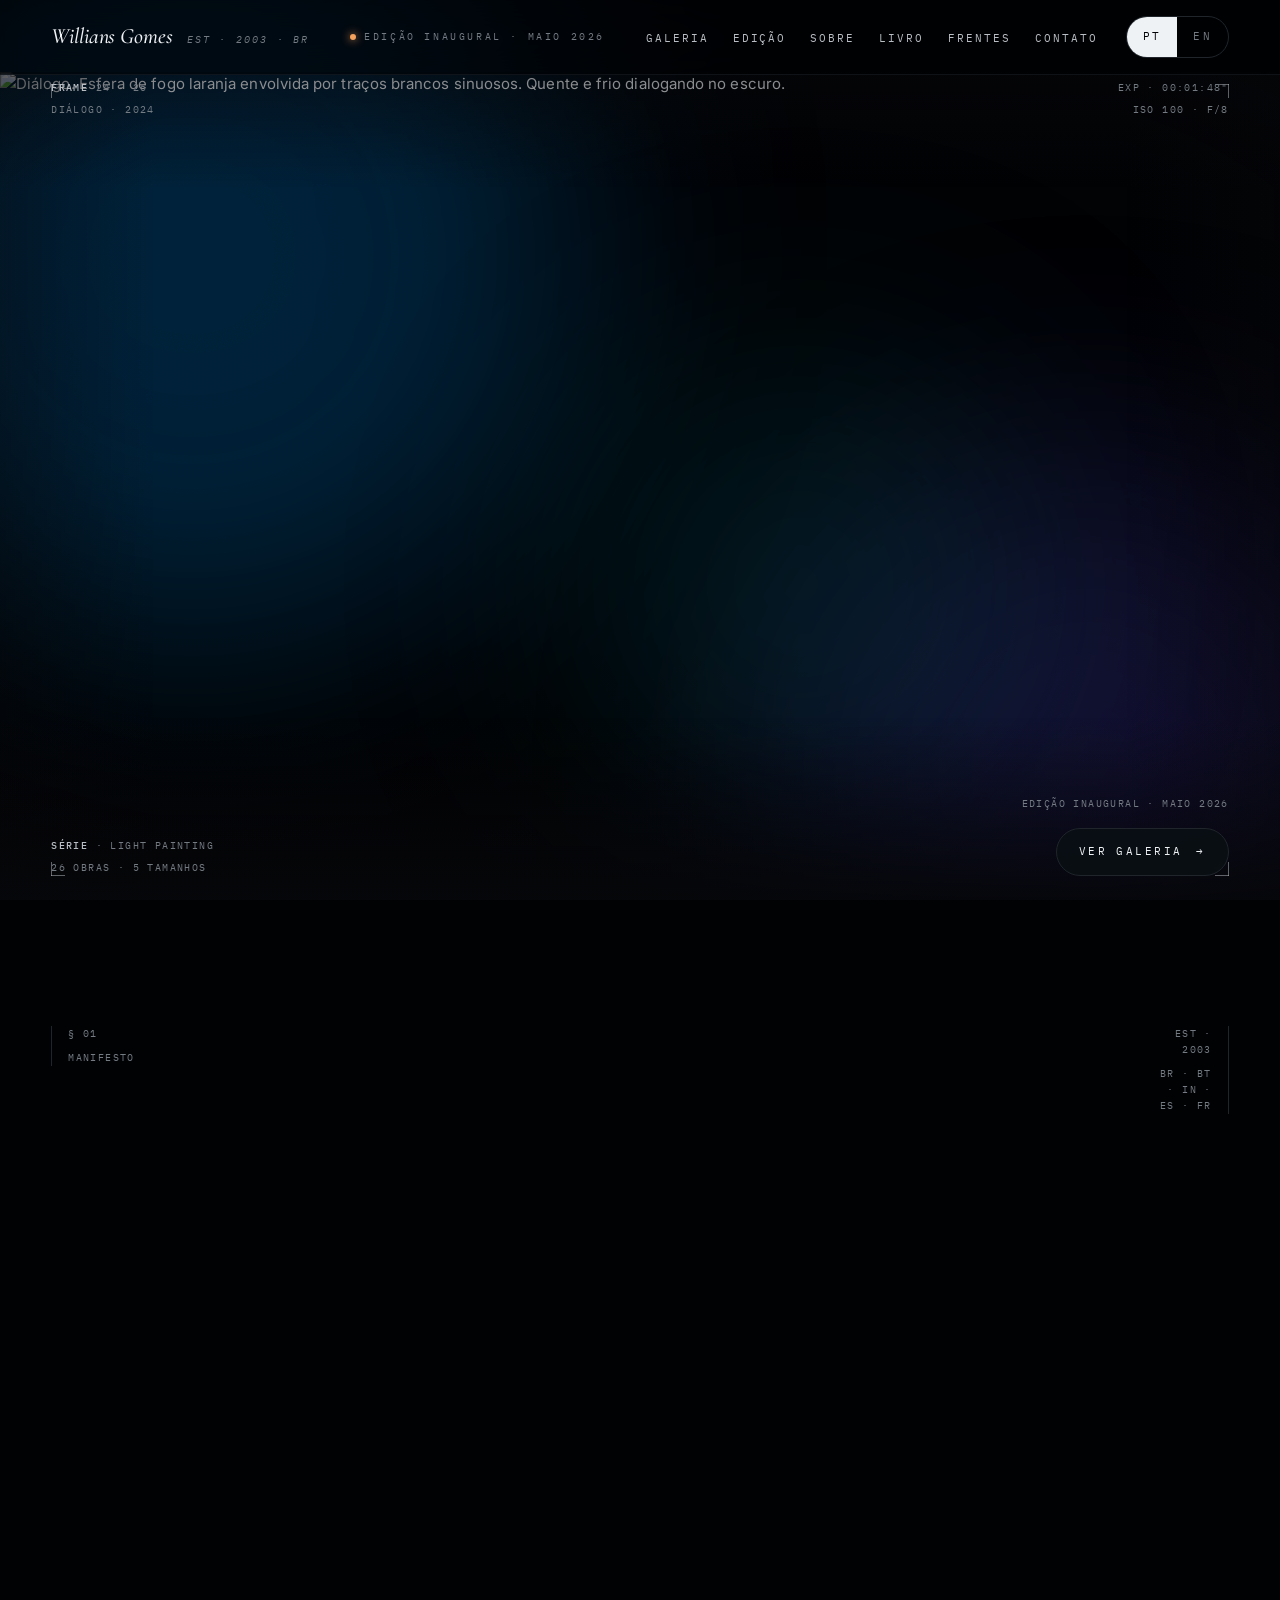
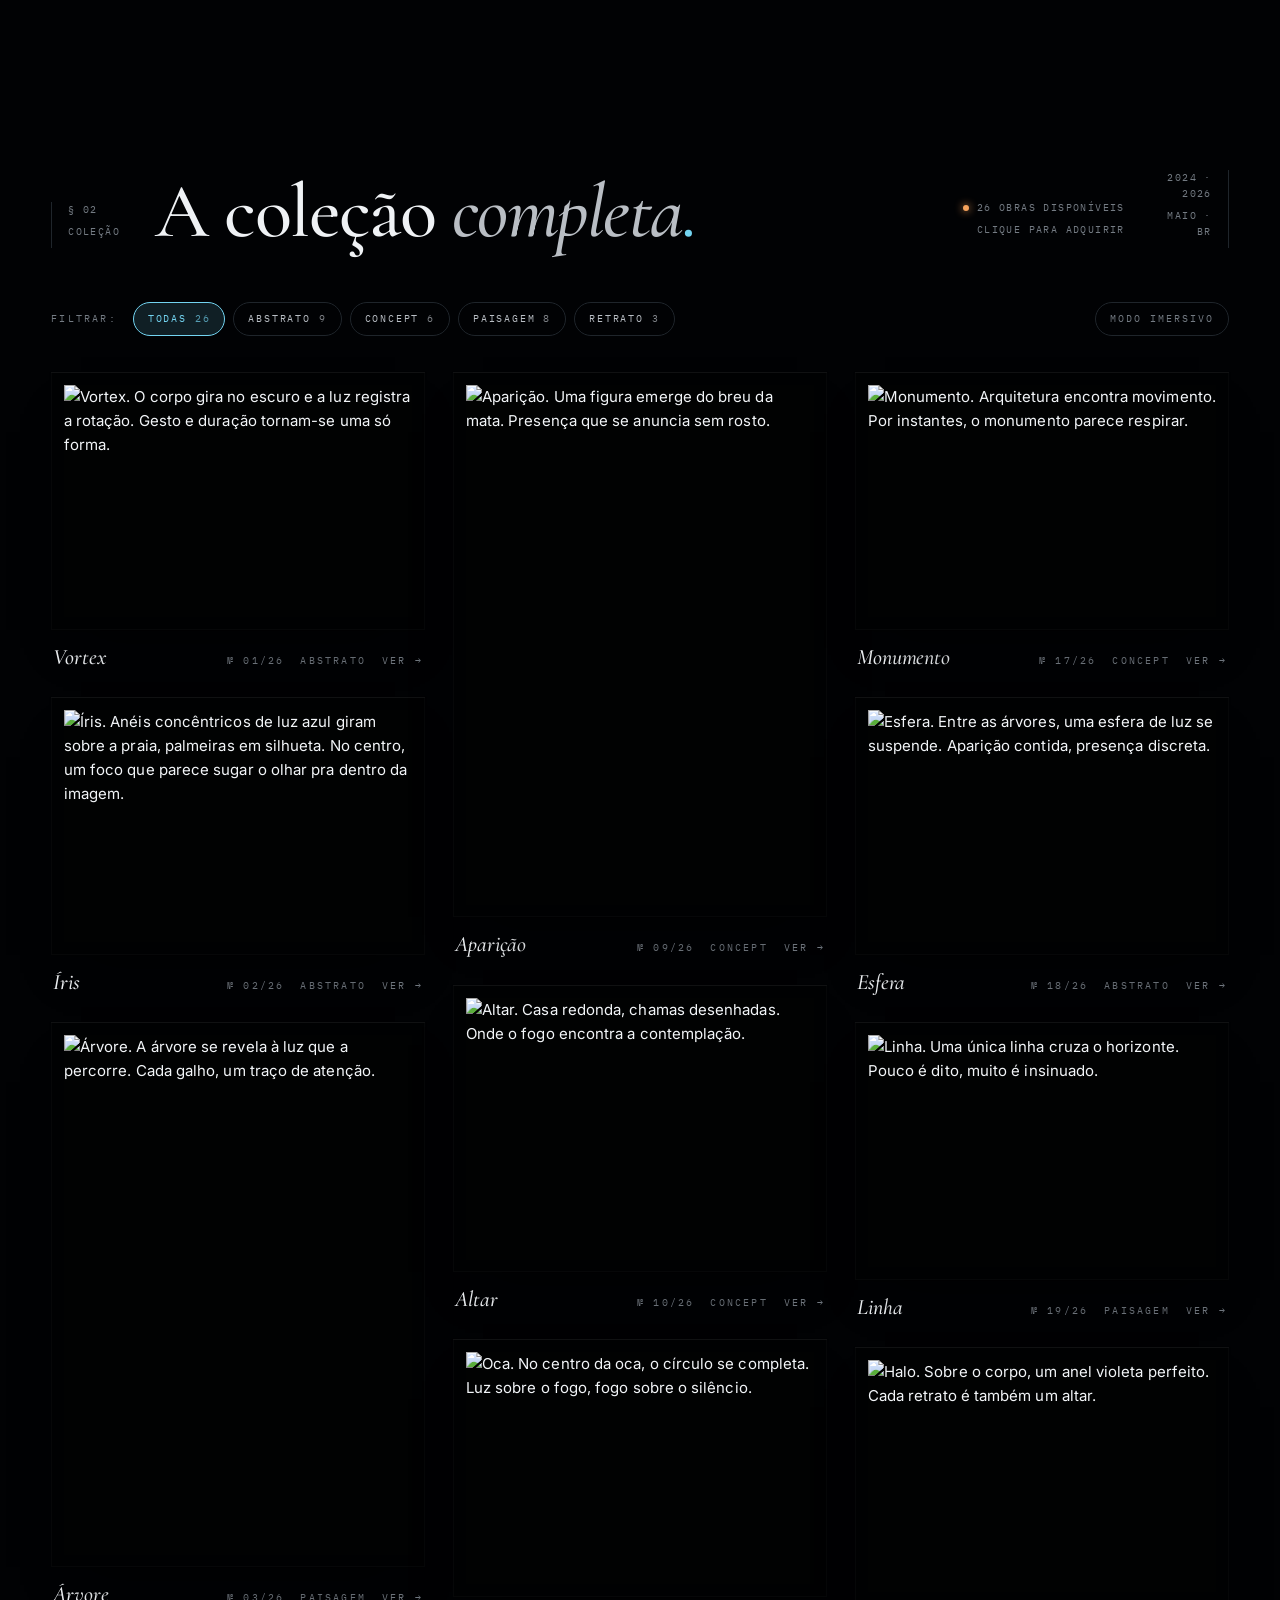
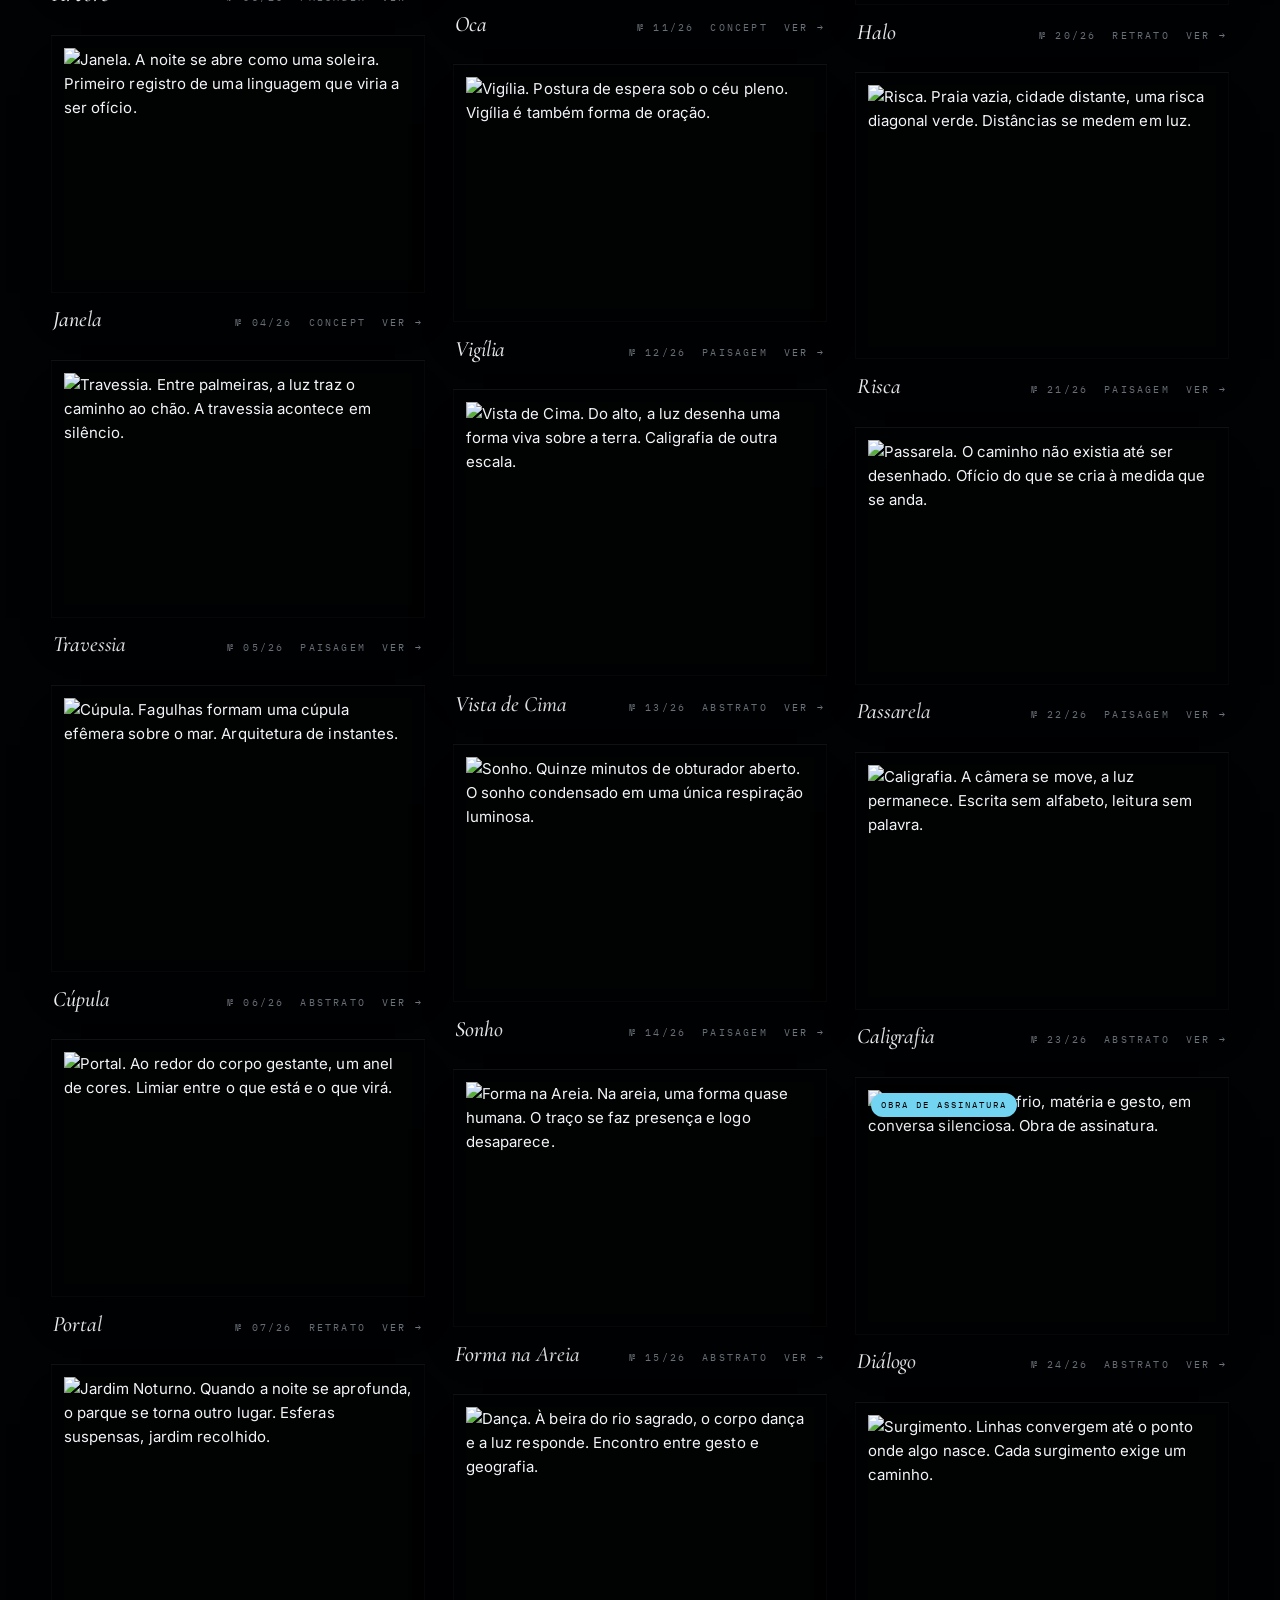
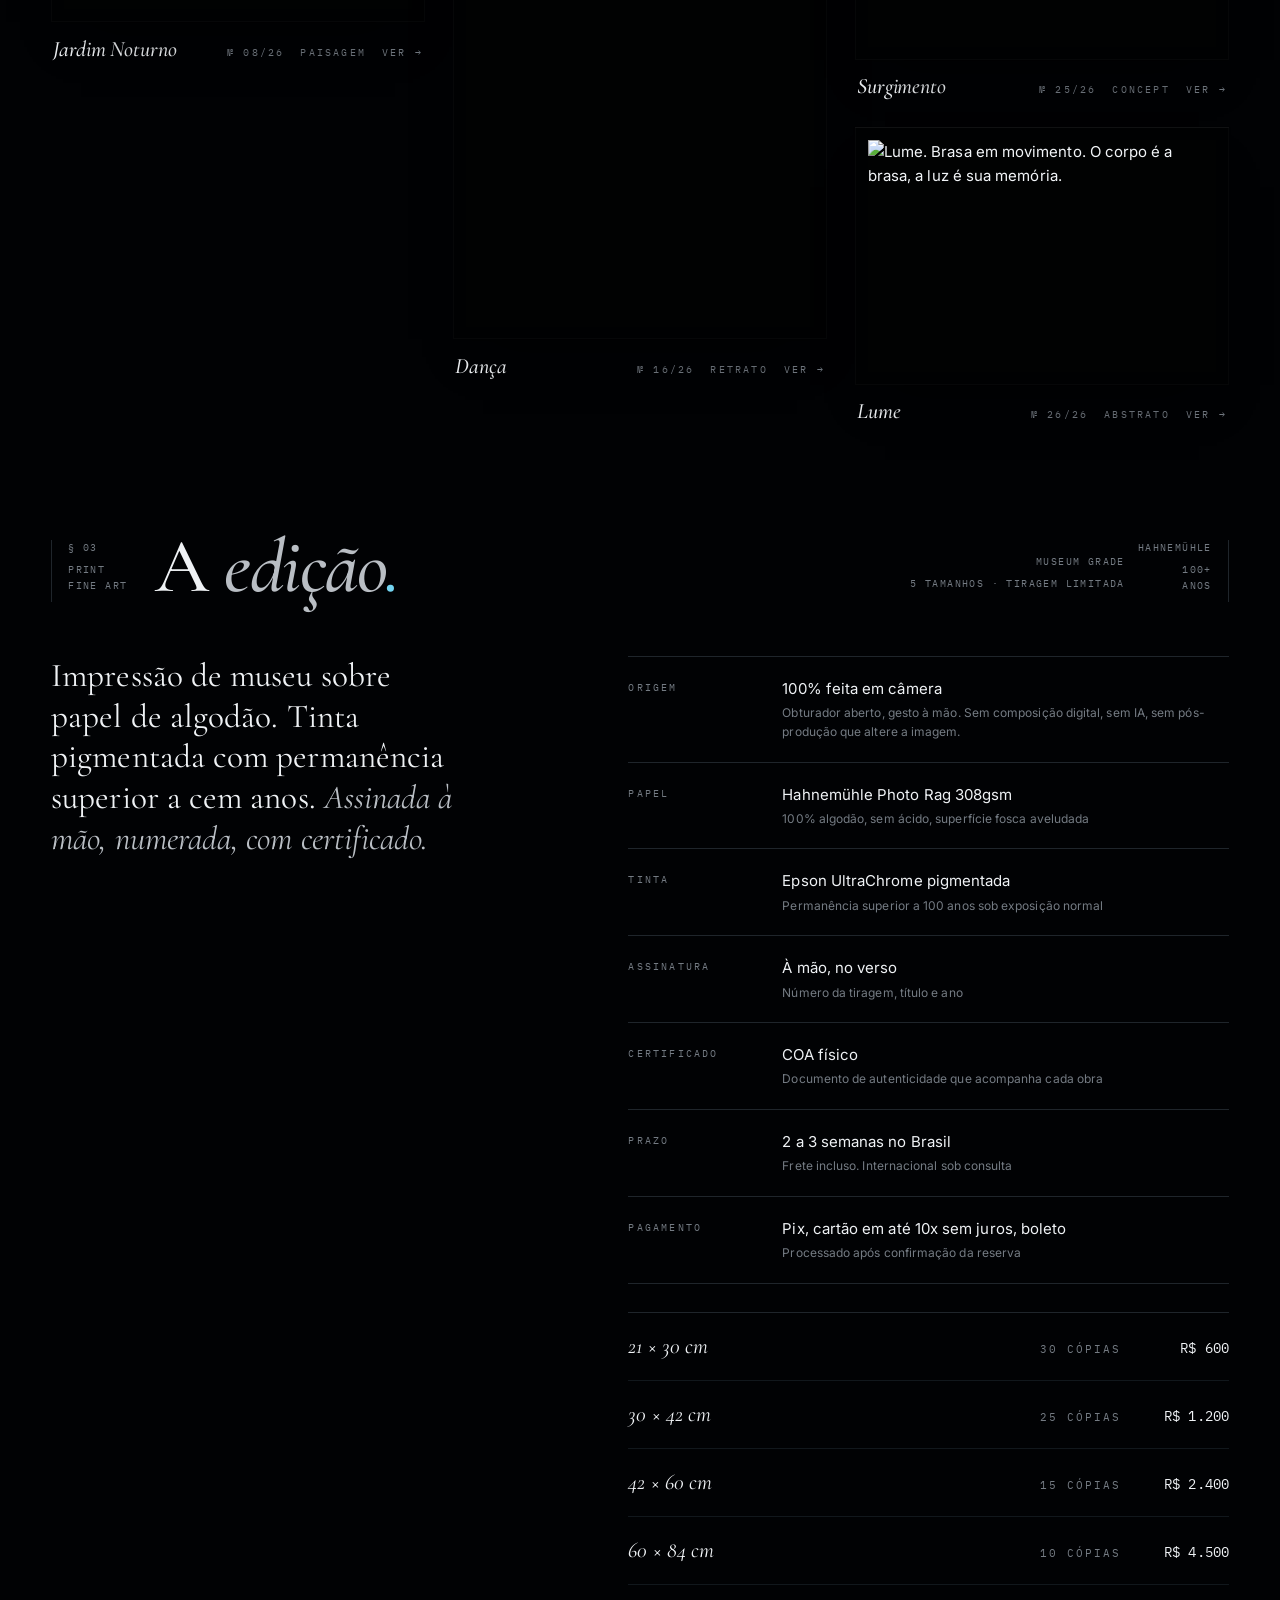
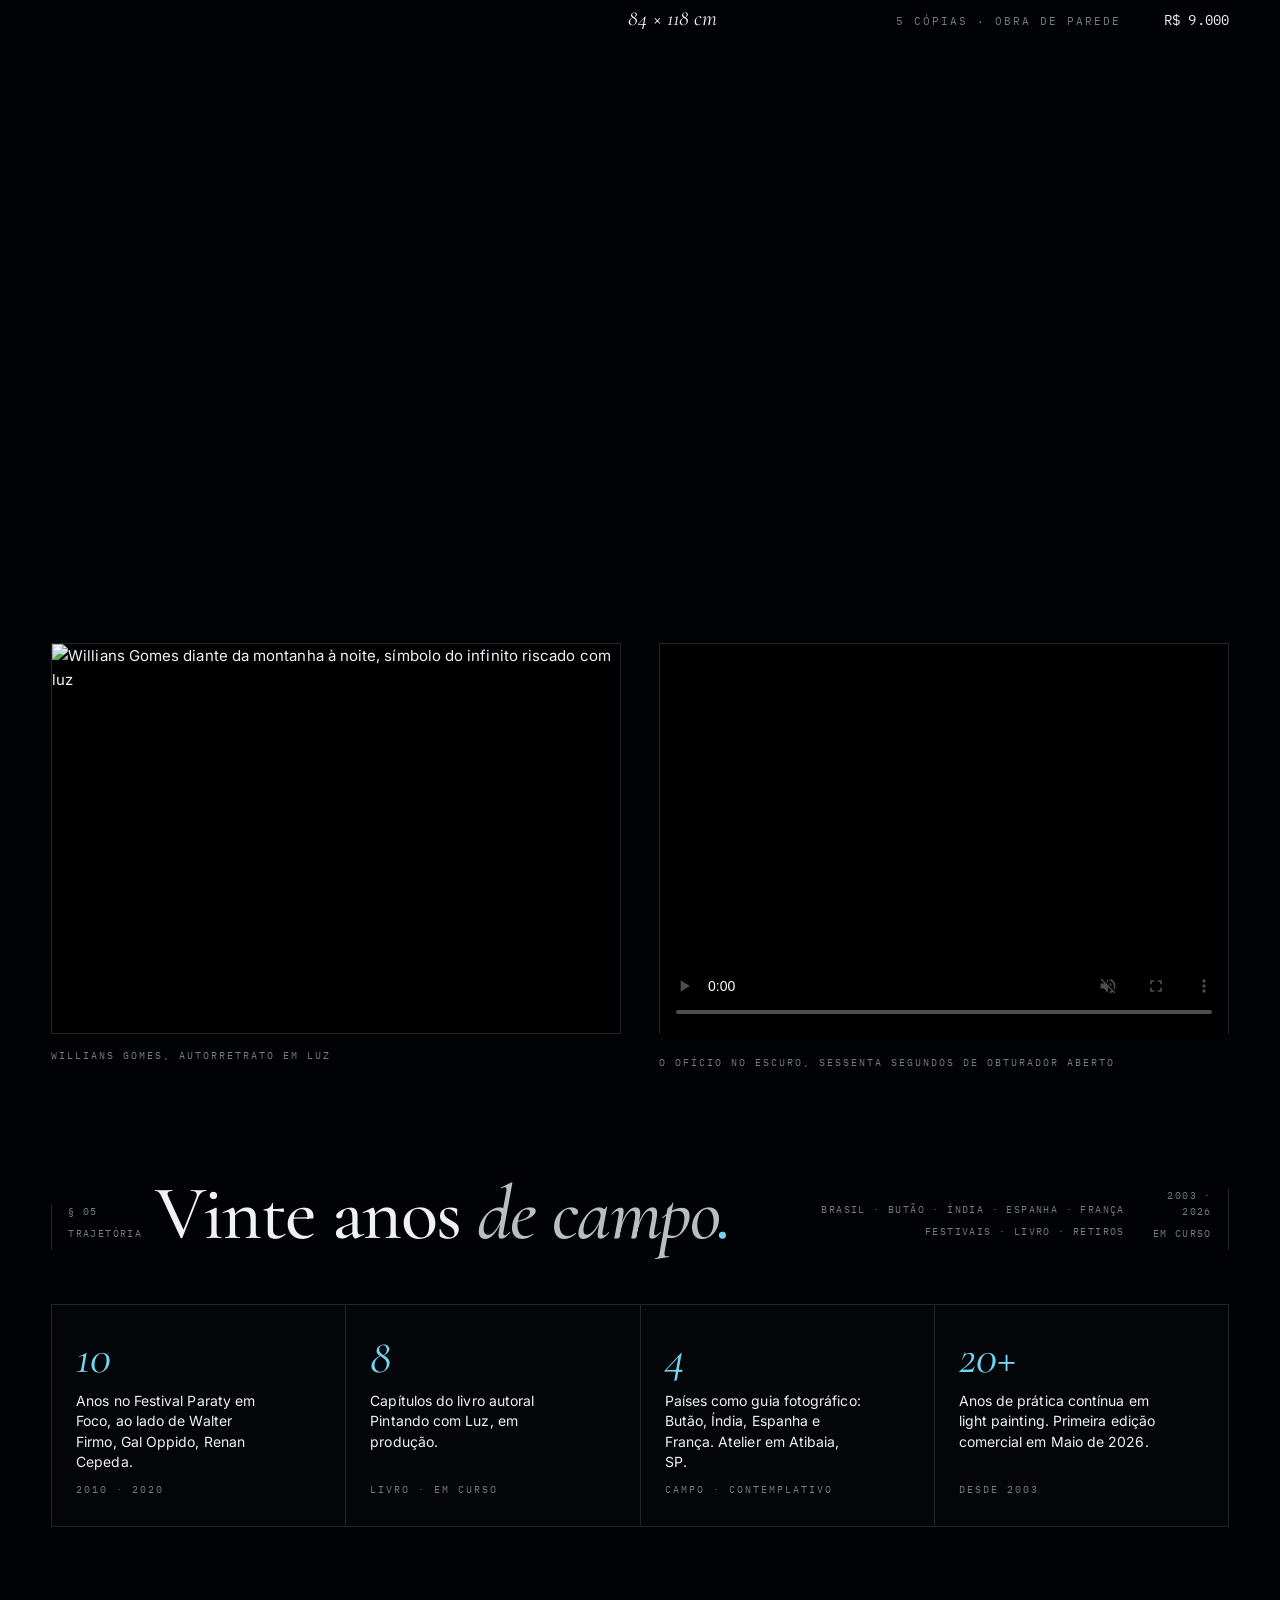
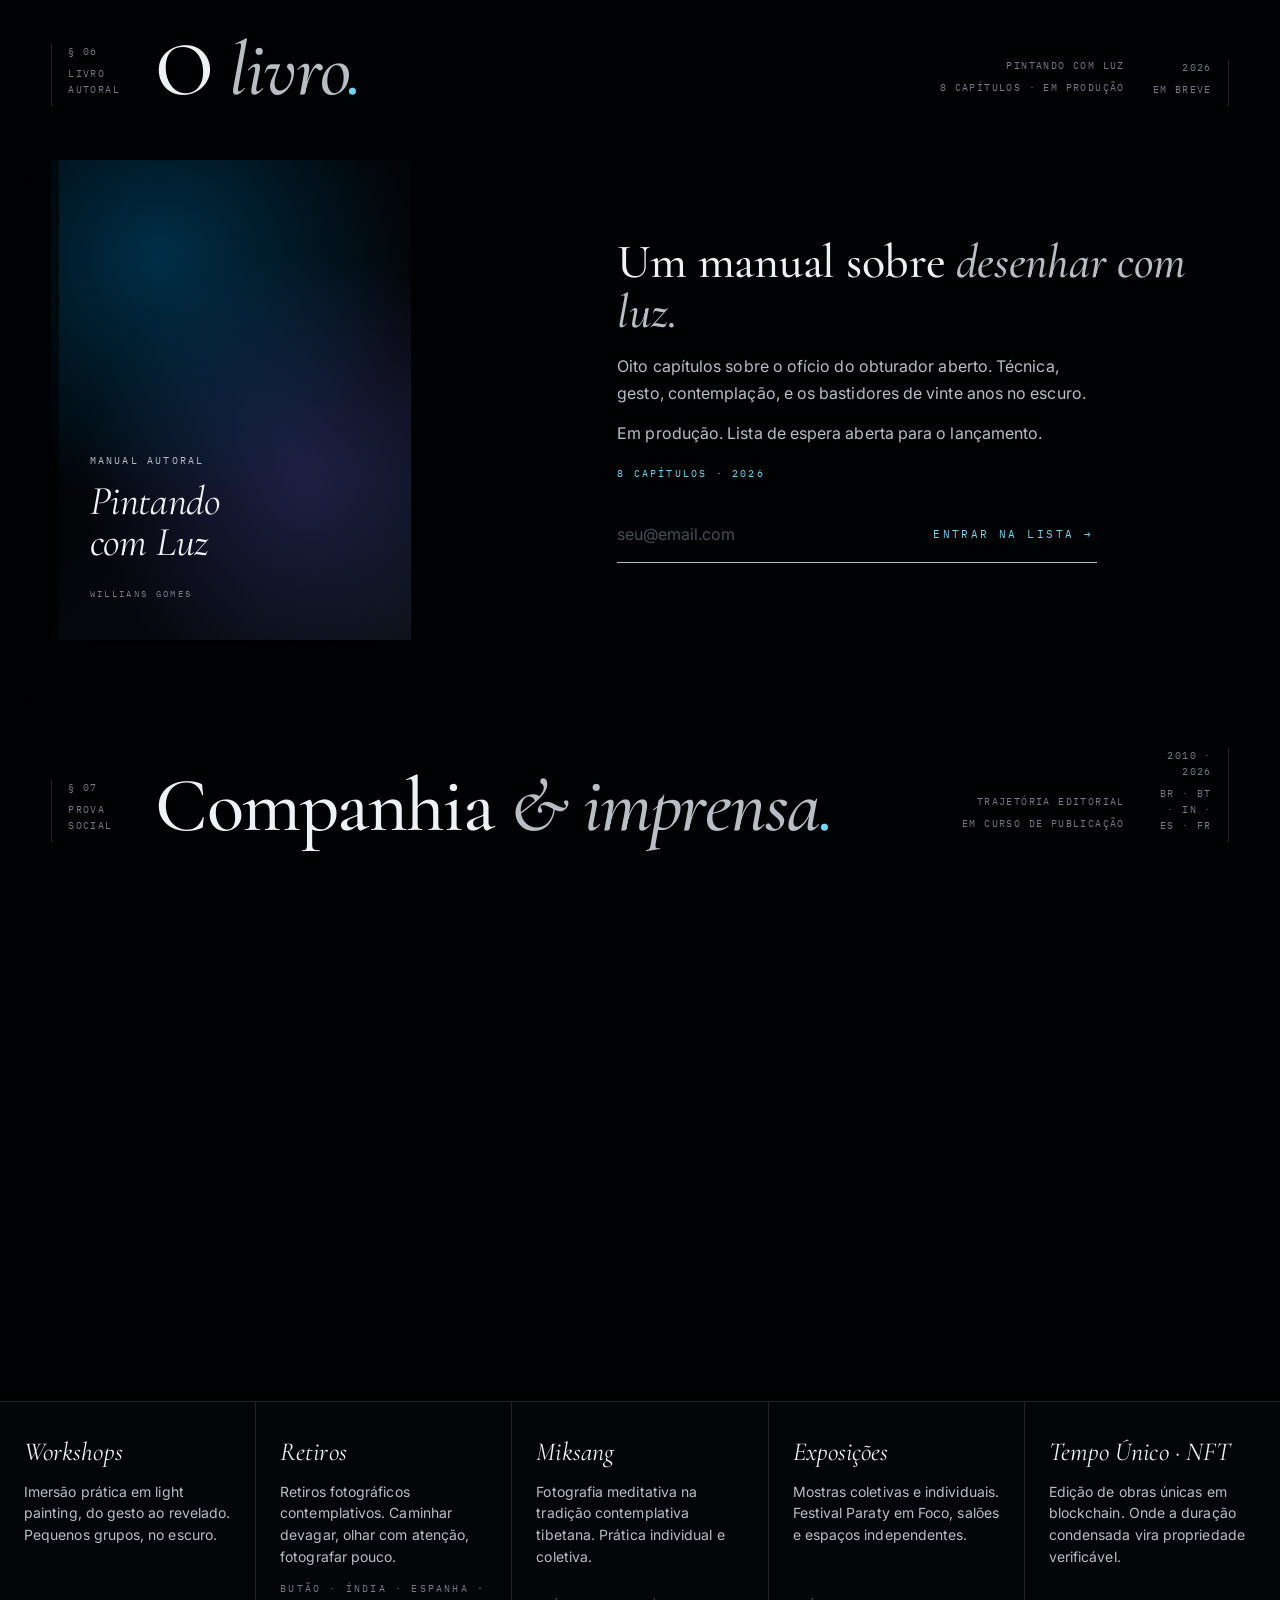
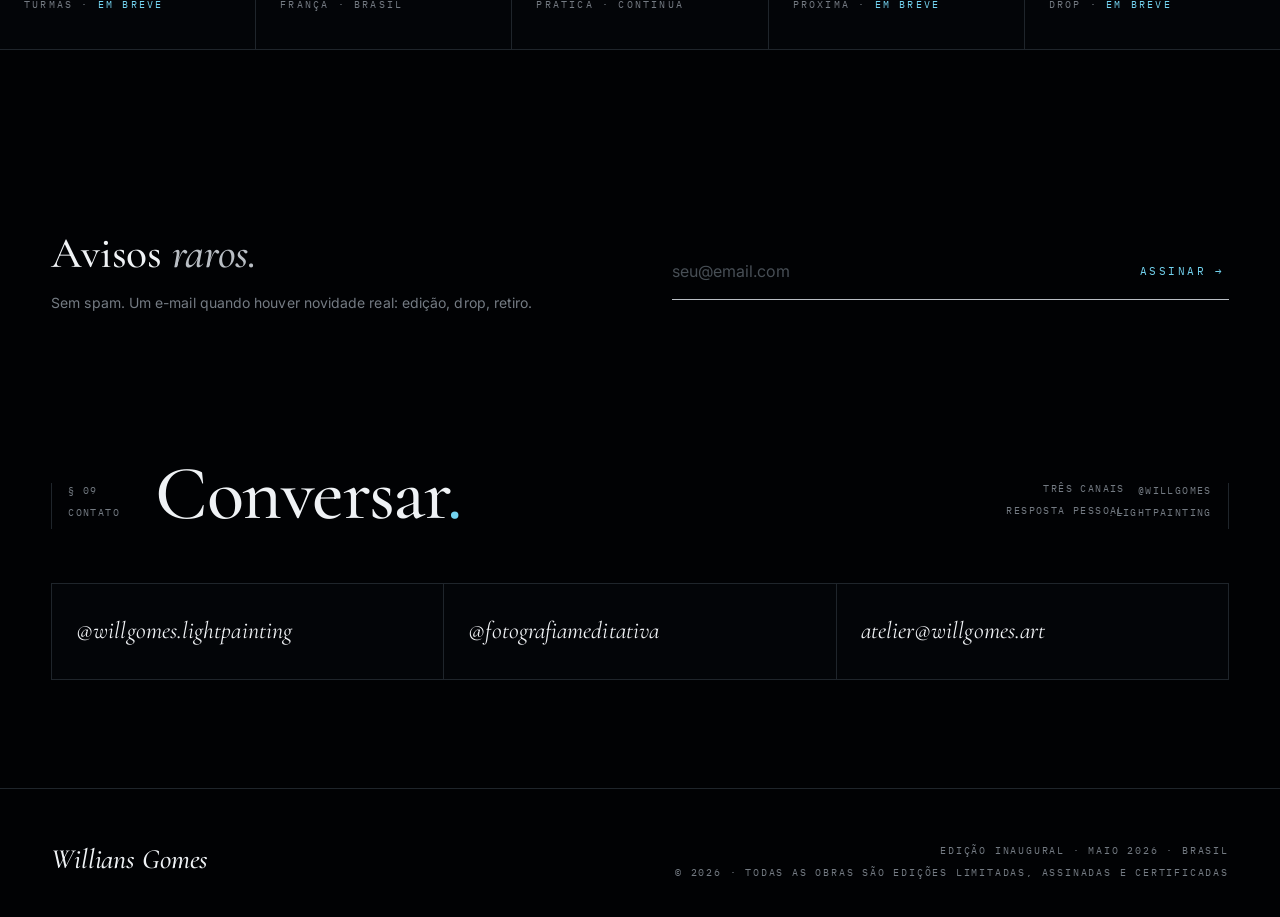
==== commit 08fc004c: "Migra Stripe pra modo LIVE 5 payment links + price IDs em produção, webhook LIVE configurado. Site a" ====
--- a/index.html
+++ b/index.html
@@ -1662,11 +1662,11 @@
   // Stripe Payment Links · TEST MODE · acct_1TWNpePVC4Xcjrux
   // Migrar pra LIVE quando conta estiver aprovada (mesma estrutura, 5 produtos)
   const STRIPE_LINKS = {
-    s1: 'https://buy.stripe.com/test_7sY4gB5KXePh1oD891abK27',
-    s2: 'https://buy.stripe.com/test_dRm14pa1dfTld7lah9abK28',
-    s3: 'https://buy.stripe.com/test_eVqdRbgpB22v1oD74XabK29',
-    s4: 'https://buy.stripe.com/test_8x27sN8X99uX0kzexpabK2a',
-    s5: 'https://buy.stripe.com/test_14A3cxgpBbD52sHgFxabK2b'
+    s1: 'https://buy.stripe.com/4gM00icqxalZgXmbYfcMM00',
+    s2: 'https://buy.stripe.com/eVq7sKfCJ3XB6iI1jBcMM01',
+    s3: 'https://buy.stripe.com/28EdR8aip1Pt36wbYfcMM02',
+    s4: 'https://buy.stripe.com/5kQ5kC1LT51FdLafarcMM03',
+    s5: 'https://buy.stripe.com/9B6eVcaip0Lp6iI5zRcMM04'
   };
 
   // ============================================================
